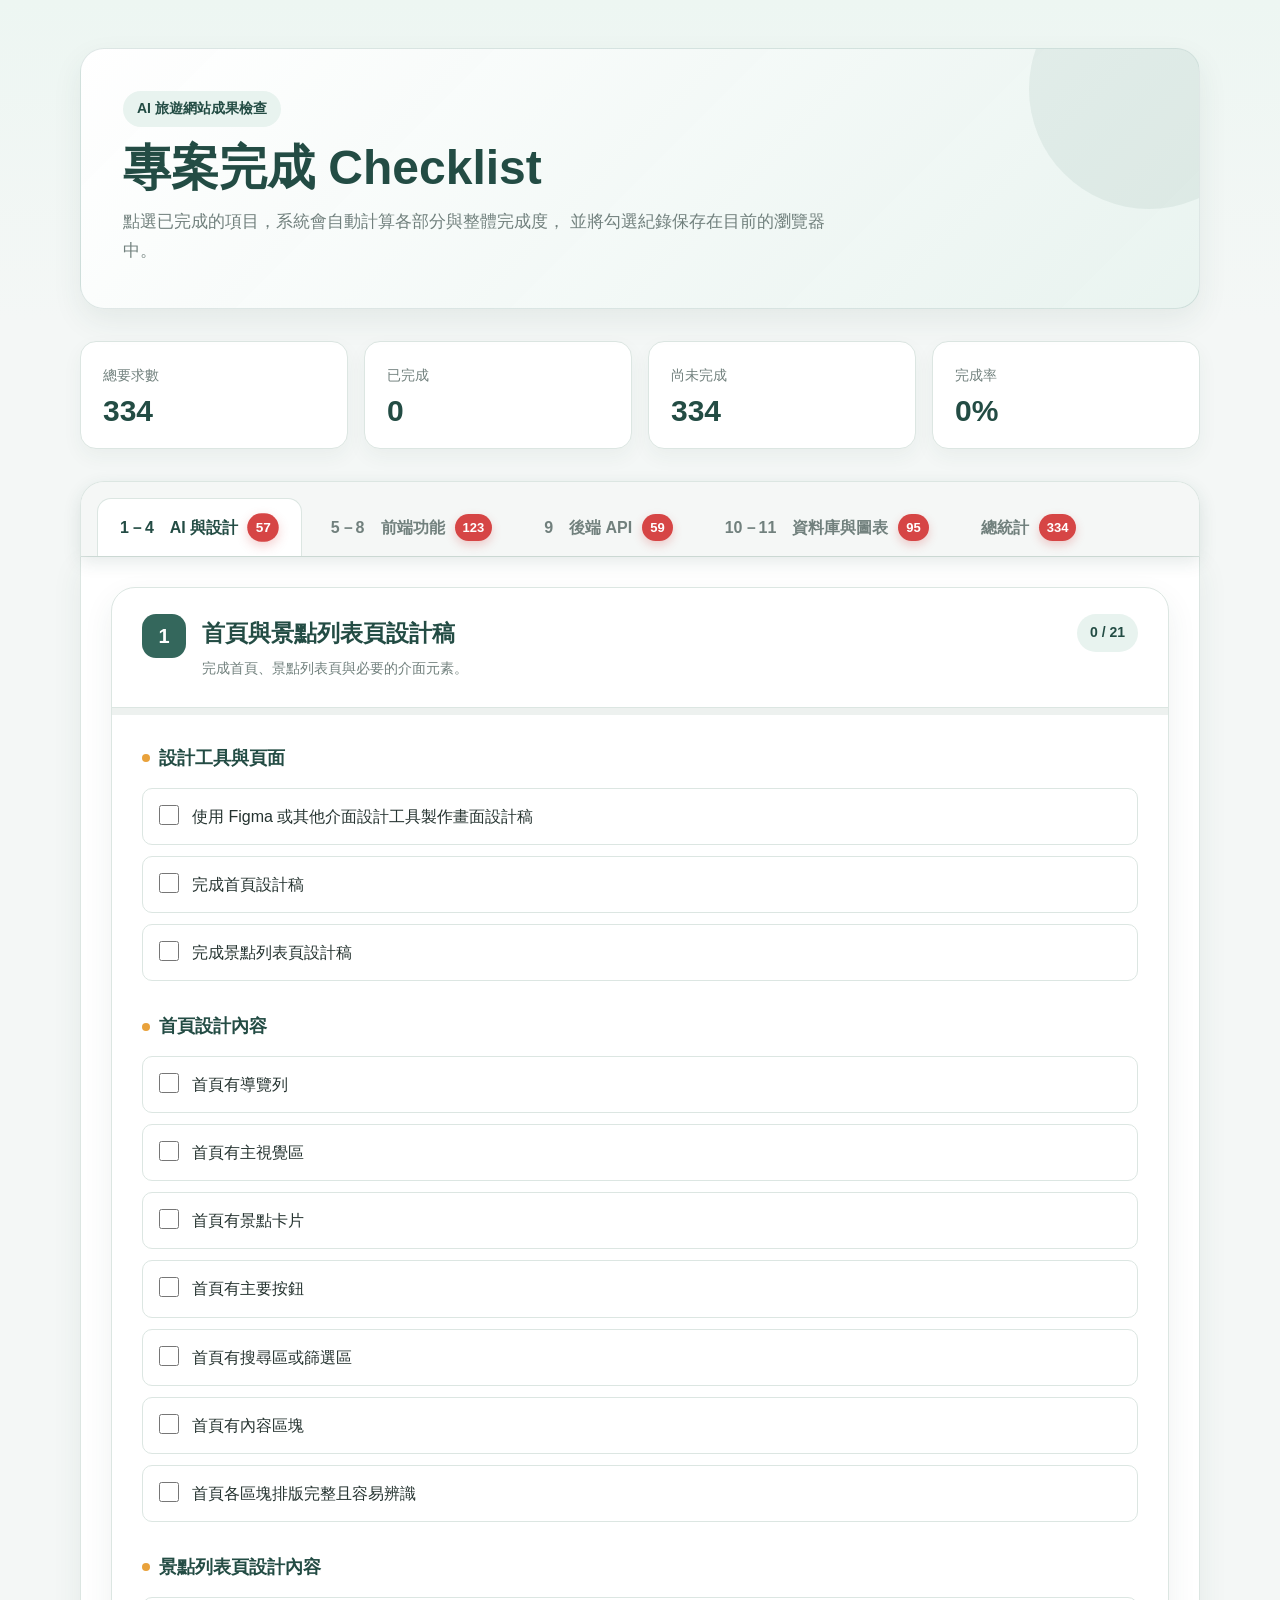
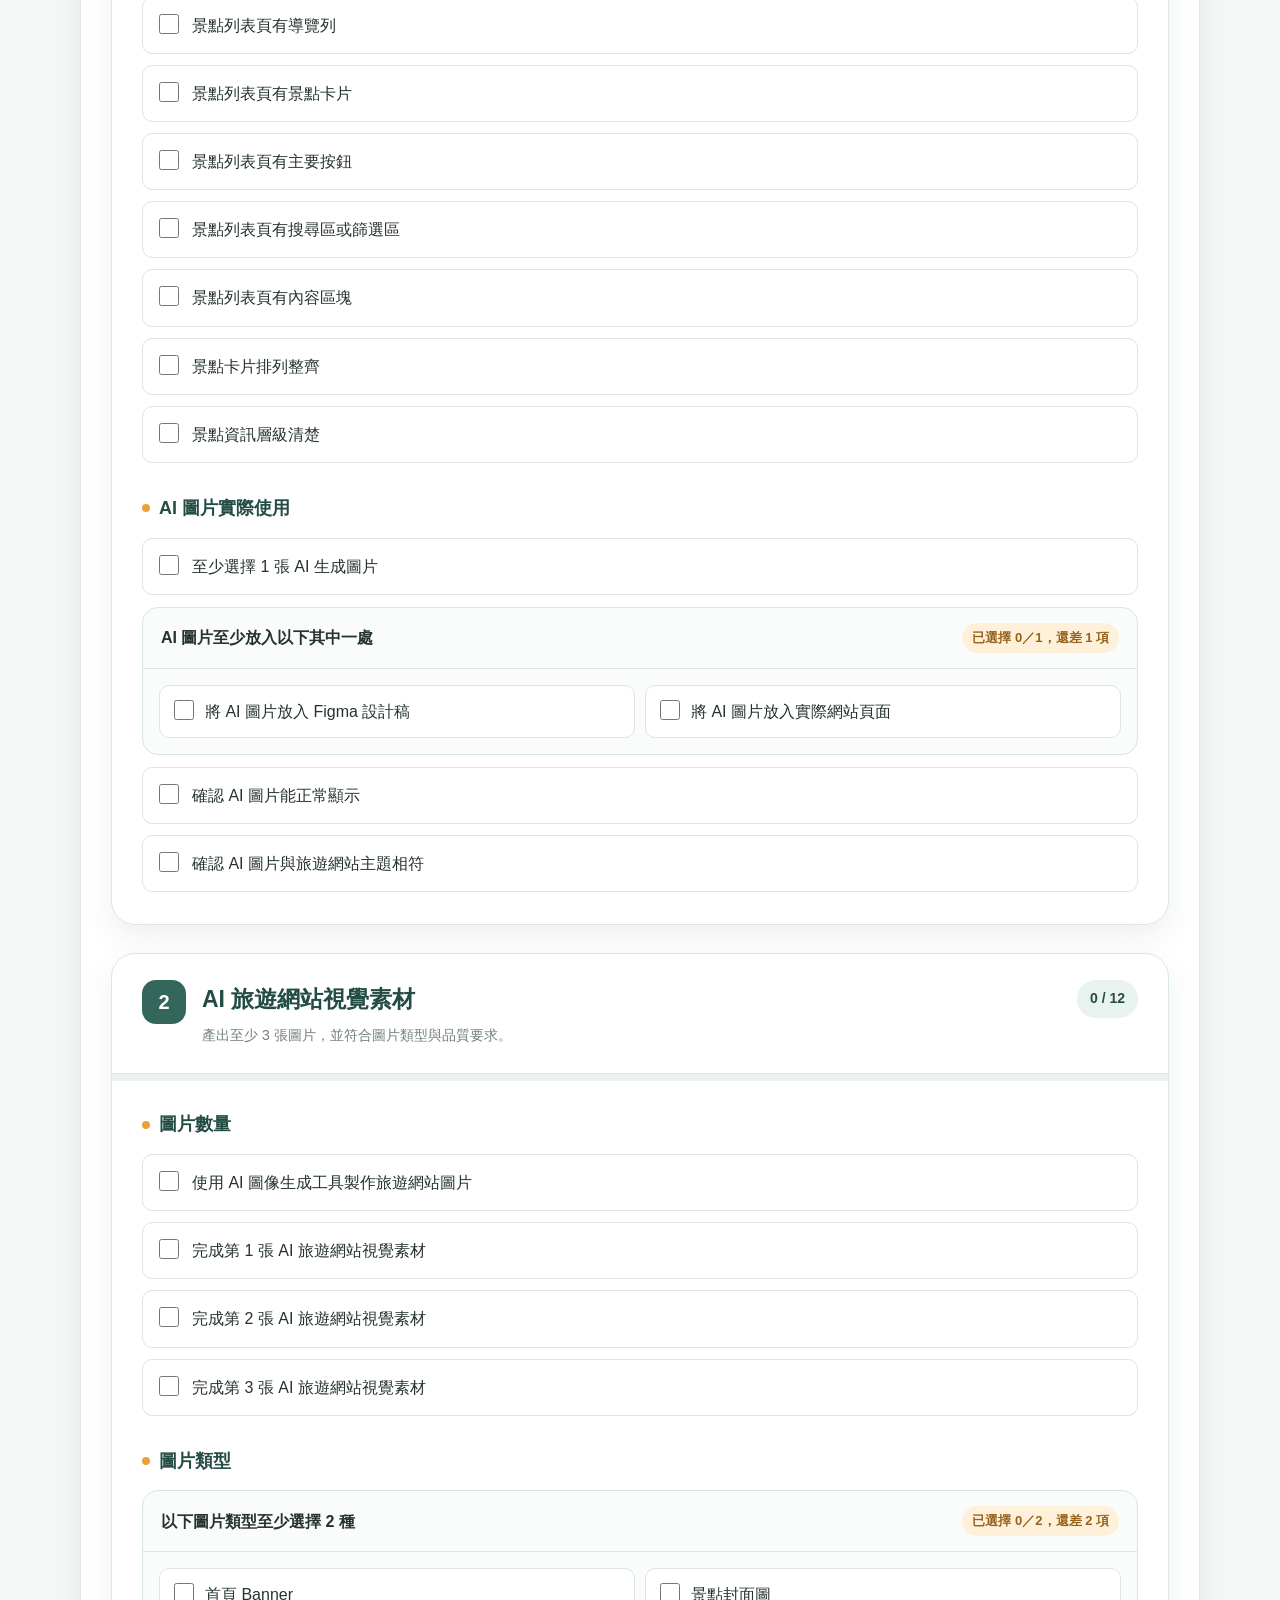
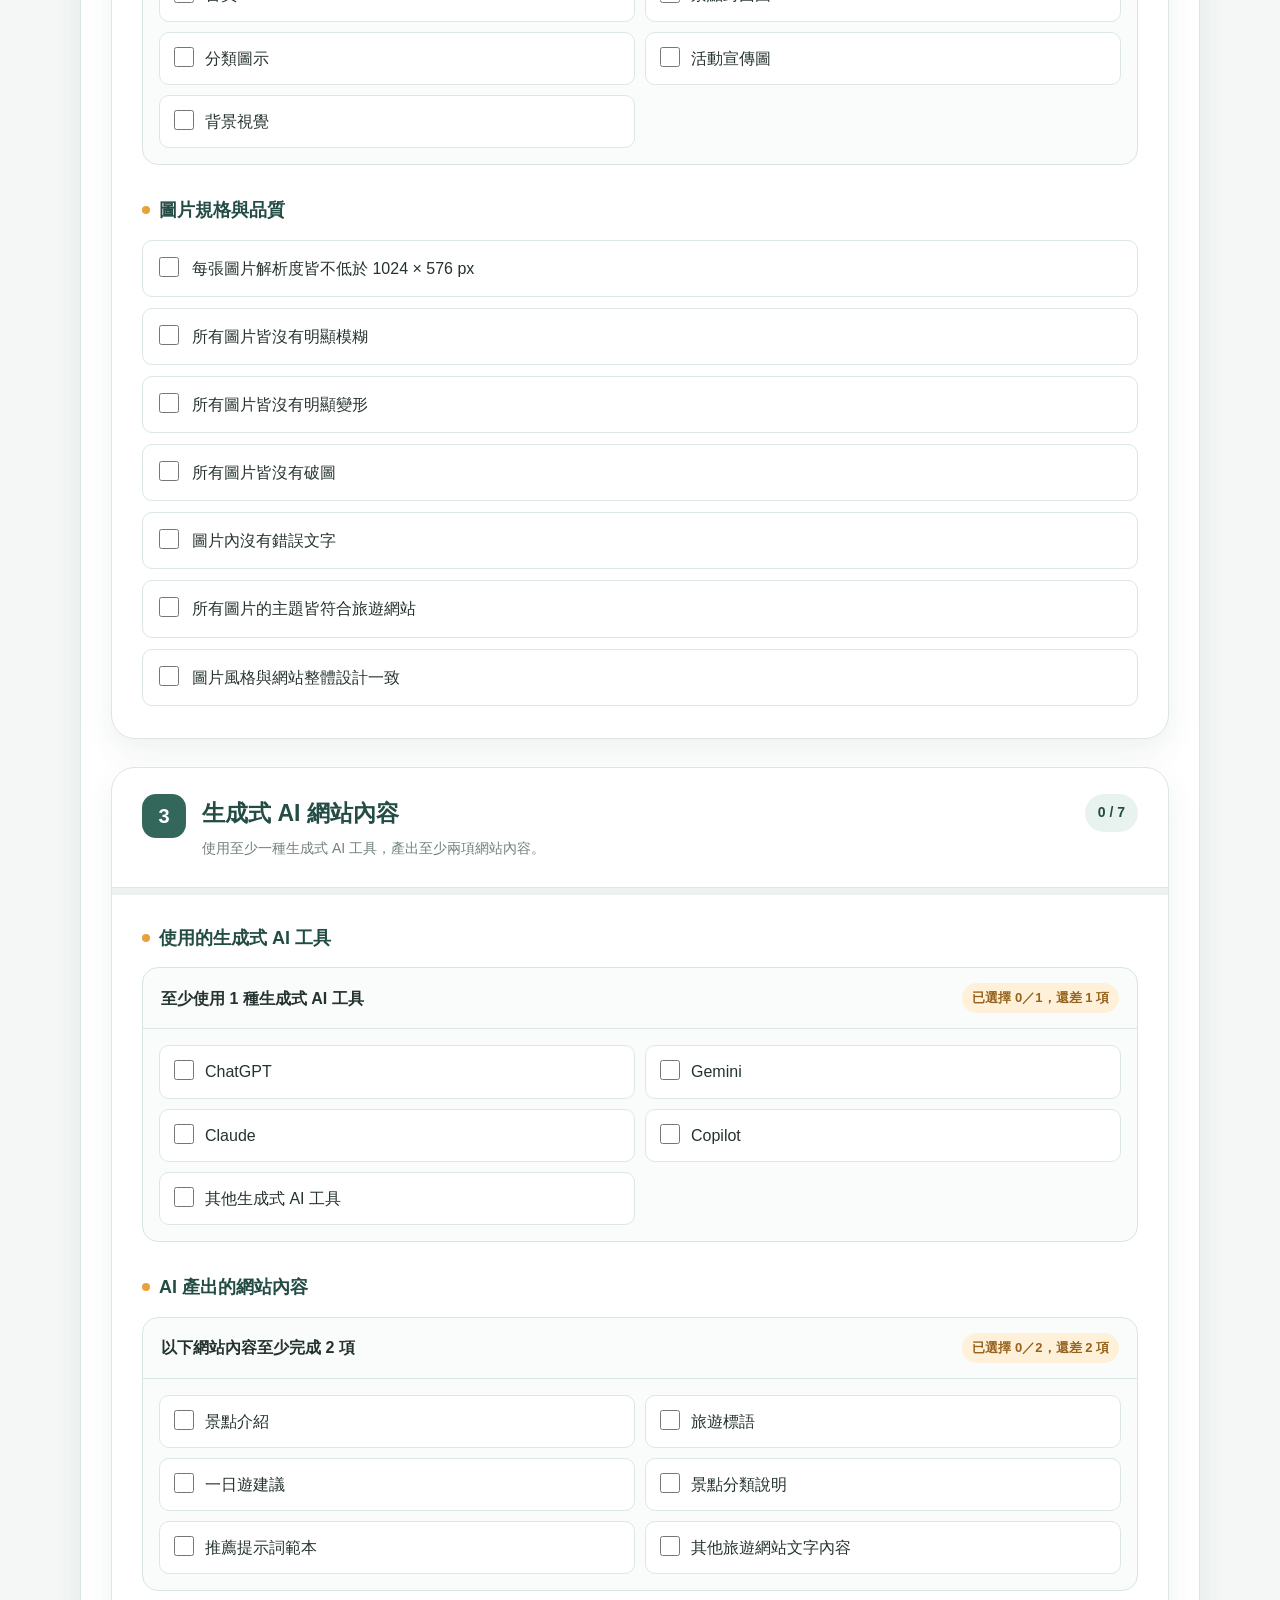
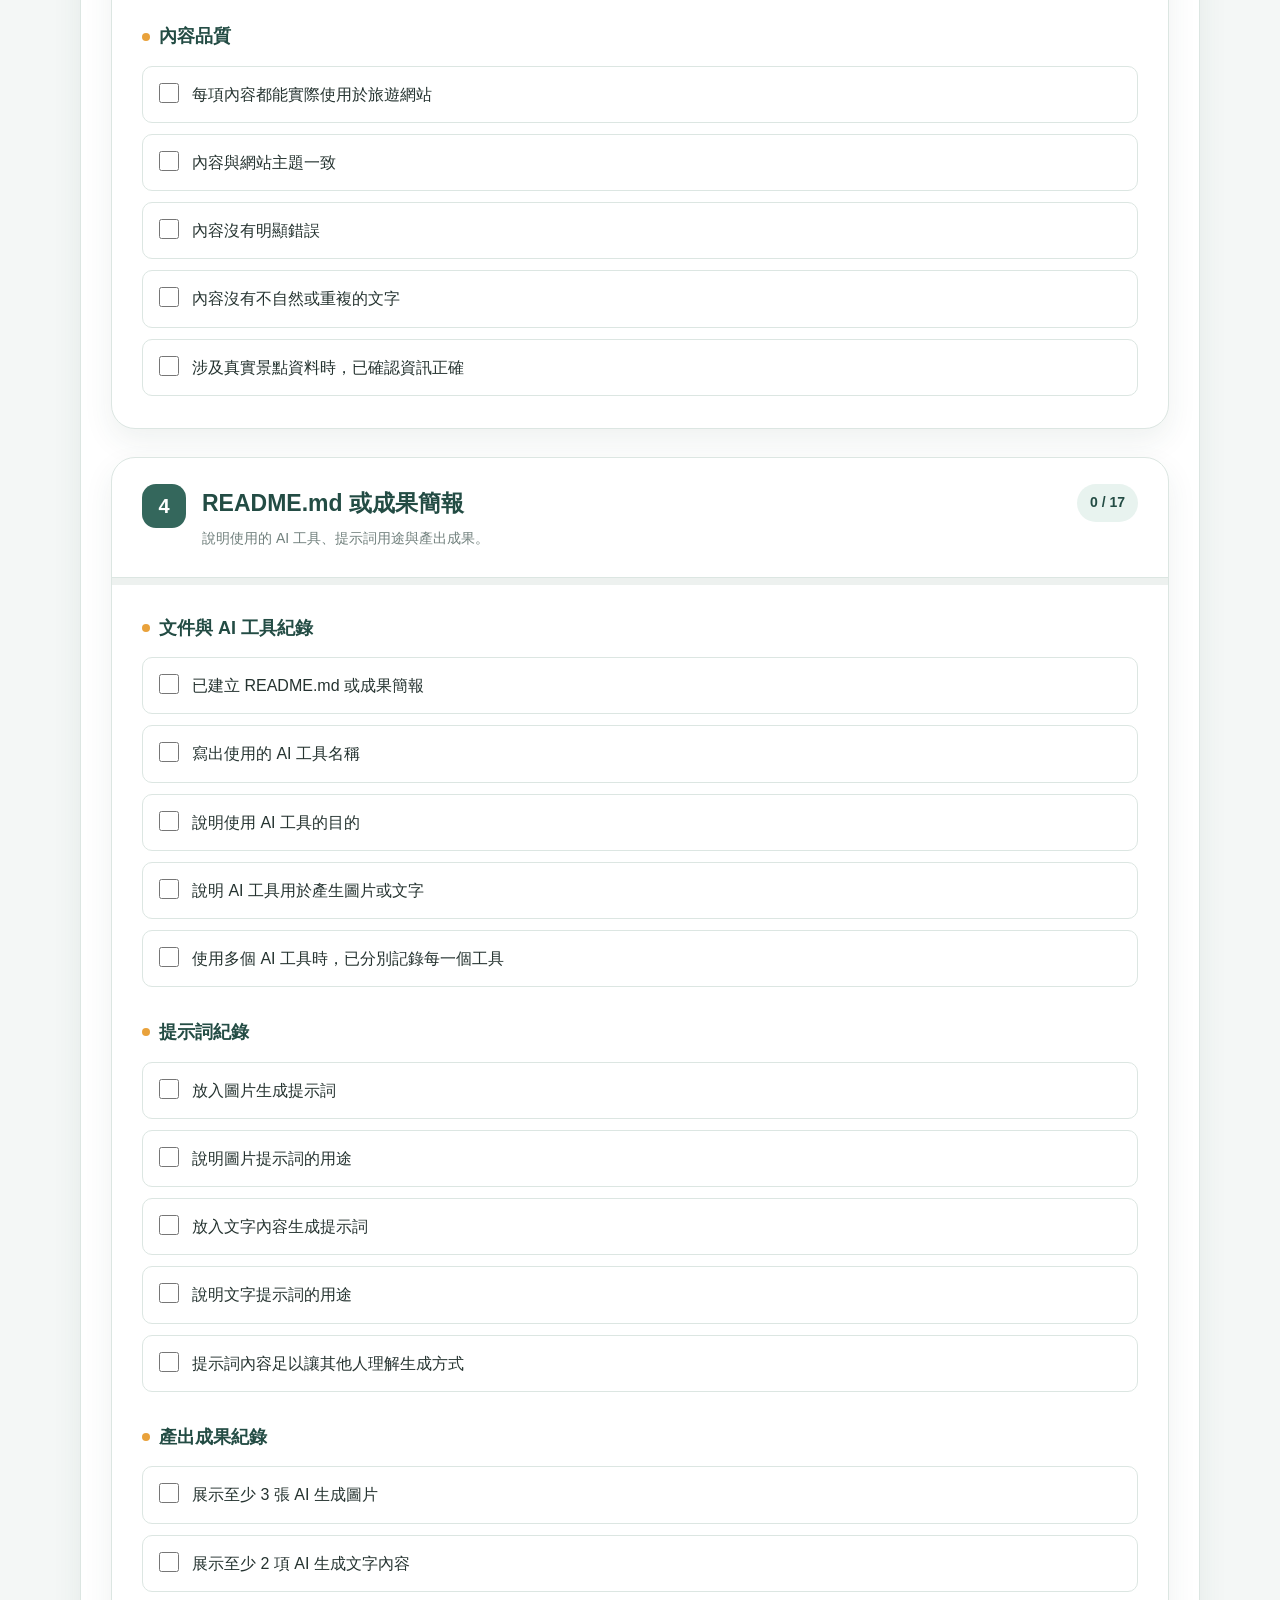
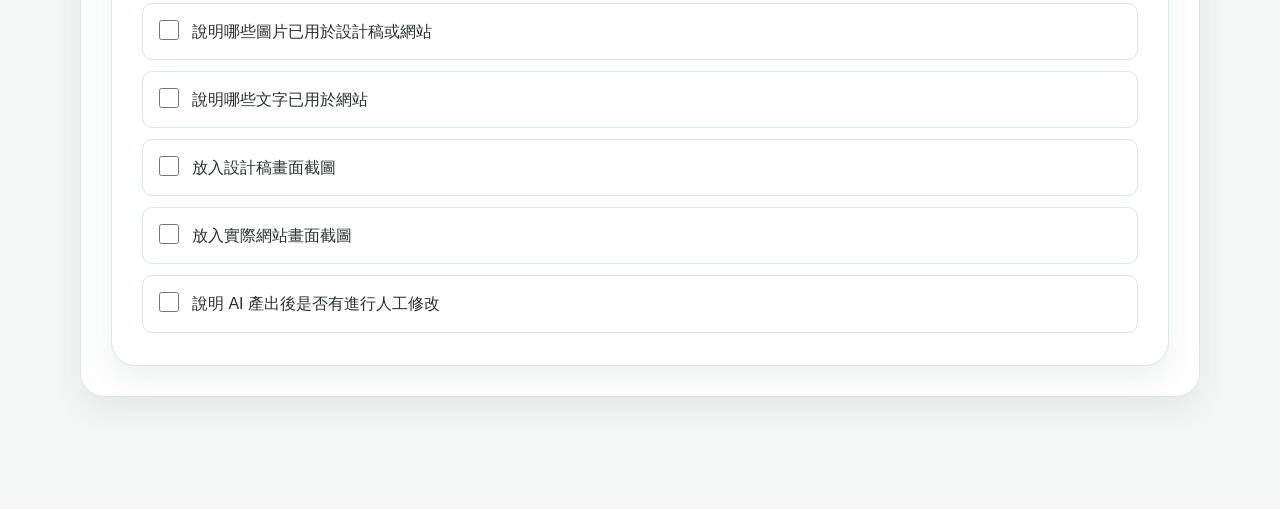
==== ICAP_checklist/index.html @ b45adbd6 "Rename ICAP_check.html to index.html" ====
<!DOCTYPE html>
<html lang="zh-TW">

<head>
    <meta charset="UTF-8">

    <meta name="viewport" content="width=device-width, initial-scale=1.0">

    <title>ICAP | AI 旅遊網站成果 Checklist</title>

    <style>
        /* =========================
           1. 全域設定
        ========================= */

        * {
            box-sizing: border-box;
        }

        :root {
            --primary-color: #34675c;
            --primary-dark: #234c44;
            --primary-light: #e8f3ef;

            --secondary-color: #e9a23b;
            --success-color: #2f855a;
            --danger-color: #c05656;

            --background-color: #f4f7f6;
            --card-color: #ffffff;

            --text-color: #253330;
            --muted-color: #71807d;
            --border-color: #dce6e2;

            --shadow:
                0 12px 30px rgba(35, 76, 68, 0.08);

            --radius-large: 24px;
            --radius-medium: 16px;
            --radius-small: 10px;
        }

        body {
            margin: 0;
            background:
                linear-gradient(180deg,
                    #edf6f2 0%,
                    var(--background-color) 320px);

            color: var(--text-color);

            font-family:
                -apple-system,
                BlinkMacSystemFont,
                "Segoe UI",
                "Noto Sans TC",
                "Microsoft JhengHei",
                sans-serif;

            line-height: 1.7;
        }

        button,
        input {
            font: inherit;
        }


        /* =========================
           2. 頁面主要框架
        ========================= */

        .page-container {
            width: min(1120px, calc(100% - 32px));
            margin: 0 auto;
            padding: 48px 0 80px;
        }


        /* =========================
           3. 頁首
        ========================= */

        .page-header {
            position: relative;
            overflow: hidden;

            margin-bottom: 32px;
            padding: 42px;

            border: 1px solid rgba(52, 103, 92, 0.15);
            border-radius: var(--radius-large);

            background:
                linear-gradient(135deg,
                    rgba(255, 255, 255, 0.98),
                    rgba(232, 243, 239, 0.96));

            box-shadow: var(--shadow);
        }

        .page-header::after {
            content: "";

            position: absolute;
            right: -70px;
            top: -80px;

            width: 240px;
            height: 240px;

            border-radius: 50%;
            background:
                rgba(52, 103, 92, 0.08);
        }

        .page-header-content {
            position: relative;
            z-index: 1;
        }

        .page-tag {
            display: inline-flex;
            align-items: center;

            margin-bottom: 12px;
            padding: 6px 14px;

            border-radius: 999px;
            background: var(--primary-light);

            color: var(--primary-dark);
            font-size: 14px;
            font-weight: 700;
        }

        .page-title {
            margin: 0 0 12px;

            color: var(--primary-dark);

            font-size: clamp(30px, 5vw, 48px);
            line-height: 1.2;
        }

        .page-description {
            max-width: 720px;
            margin: 0;

            color: var(--muted-color);
            font-size: 17px;
        }


        /* =========================
           4. 上方快速統計
        ========================= */

        .quick-summary {
            display: grid;
            grid-template-columns:
                repeat(4, minmax(0, 1fr));

            gap: 16px;
            margin-bottom: 32px;
        }

        .quick-summary-card {
            padding: 22px;

            border: 1px solid var(--border-color);
            border-radius: var(--radius-medium);
            background: var(--card-color);

            box-shadow:
                0 8px 20px rgba(35, 76, 68, 0.05);
        }

        .quick-summary-label {
            margin-bottom: 8px;

            color: var(--muted-color);
            font-size: 14px;
        }

        .quick-summary-value {
            color: var(--primary-dark);
            font-size: 30px;
            font-weight: 800;
            line-height: 1;
        }


        /* =========================
           5. Checklist 區塊
        ========================= */

        .checklist-section {
            margin-bottom: 28px;

            border: 1px solid var(--border-color);
            border-radius: var(--radius-large);
            background: var(--card-color);

            box-shadow: var(--shadow);
        }

        .section-header {
            display: flex;
            justify-content: space-between;
            align-items: flex-start;
            gap: 20px;

            padding: 26px 30px;

            border-bottom: 1px solid var(--border-color);
        }

        .section-title-area {
            display: flex;
            align-items: flex-start;
            gap: 16px;
        }

        .section-number {
            display: flex;
            flex-shrink: 0;
            justify-content: center;
            align-items: center;

            width: 44px;
            height: 44px;

            border-radius: 14px;
            background: var(--primary-color);

            color: white;
            font-size: 20px;
            font-weight: 800;
        }

        .section-title {
            margin: 0 0 4px;

            color: var(--primary-dark);
            font-size: 23px;
        }

        .section-description {
            margin: 0;

            color: var(--muted-color);
            font-size: 14px;
        }

        .section-result {
            flex-shrink: 0;

            padding: 7px 13px;

            border-radius: 999px;
            background: var(--primary-light);

            color: var(--primary-dark);
            font-size: 14px;
            font-weight: 800;
        }

        .section-progress-track {
            width: 100%;
            height: 7px;

            background: #edf1ef;
        }

        .section-progress-bar {
            width: 0;
            height: 100%;

            background:
                linear-gradient(90deg,
                    var(--primary-color),
                    #6a9c89);

            transition: width 0.3s ease;
        }

        .section-content {
            padding: 28px 30px 32px;
        }

        .subsection {
            margin-bottom: 30px;
        }

        .subsection:last-child {
            margin-bottom: 0;
        }

        .subsection-title {
            display: flex;
            align-items: center;
            gap: 9px;

            margin: 0 0 14px;

            color: var(--primary-dark);
            font-size: 18px;
        }

        .subsection-title::before {
            content: "";

            display: block;

            width: 8px;
            height: 8px;

            border-radius: 50%;
            background: var(--secondary-color);
        }


        /* =========================
           6. 一般勾選項目
        ========================= */

        .task-list {
            display: grid;
            gap: 11px;
        }

        .task {
            display: flex;
            align-items: flex-start;
            gap: 13px;

            padding: 14px 16px;

            border: 1px solid var(--border-color);
            border-radius: var(--radius-small);
            background: #ffffff;

            cursor: pointer;

            transition:
                border-color 0.2s ease,
                background 0.2s ease,
                transform 0.2s ease;
        }

        .task:hover {
            transform: translateY(-1px);

            border-color: #9ebdb3;
            background: #f9fcfb;
        }

        .task.done {
            border-color: #b8d7ca;
            background: #eef8f3;
        }

        .task-checkbox,
        .group-option-checkbox {
            flex-shrink: 0;

            width: 20px;
            height: 20px;
            margin: 2px 0 0;

            accent-color: var(--primary-color);
            cursor: pointer;
        }

        .task-text {
            color: var(--text-color);

            transition:
                color 0.2s ease,
                opacity 0.2s ease;
        }

        .task.done .task-text {
            color: var(--muted-color);
            text-decoration: line-through;
            opacity: 0.8;
        }


        /* =========================
           7. 最低選擇數量群組
        ========================= */

        .requirement-group {
            overflow: hidden;

            border: 1px solid #d9e5e1;
            border-radius: var(--radius-medium);
            background: #fafcfb;

            transition:
                border-color 0.2s ease,
                background 0.2s ease;
        }

        .requirement-group.completed {
            border-color: #9bc9b4;
            background: #eff8f4;
        }

        .requirement-group-header {
            display: flex;
            justify-content: space-between;
            align-items: center;
            gap: 14px;

            padding: 15px 18px;

            border-bottom: 1px solid var(--border-color);
        }

        .requirement-group-title {
            font-weight: 800;
        }

        .requirement-status {
            flex-shrink: 0;

            padding: 4px 10px;

            border-radius: 999px;
            background: #fff1d9;

            color: #96621c;
            font-size: 13px;
            font-weight: 800;
        }

        .requirement-group.completed .requirement-status {
            background: #d9f1e5;
            color: var(--success-color);
        }

        .requirement-options {
            display: grid;
            grid-template-columns:
                repeat(2, minmax(0, 1fr));

            gap: 10px;
            padding: 16px;
        }

        .group-option {
            display: flex;
            align-items: flex-start;
            gap: 11px;

            padding: 12px 14px;

            border: 1px solid var(--border-color);
            border-radius: var(--radius-small);
            background: white;

            cursor: pointer;
        }

        .group-option.selected {
            border-color: #a8cdbd;
            background: #eaf6f0;
        }


        /* =========================
           8. 最下方總統計
        ========================= */

        .total-statistics {
            margin-top: 42px;
            padding: 34px;

            border-radius: var(--radius-large);
            background:
                linear-gradient(135deg,
                    var(--primary-dark),
                    var(--primary-color));

            color: white;

            box-shadow:
                0 18px 40px rgba(35, 76, 68, 0.2);
        }

        .statistics-header {
            display: flex;
            justify-content: space-between;
            align-items: center;
            gap: 20px;

            margin-bottom: 25px;
        }

        .statistics-title {
            margin: 0 0 4px;

            font-size: 28px;
        }

        .statistics-description {
            margin: 0;

            color: rgba(255, 255, 255, 0.75);
        }

        .reset-button {
            flex-shrink: 0;

            padding: 10px 16px;

            border: 1px solid rgba(255, 255, 255, 0.5);
            border-radius: 999px;
            background: transparent;

            color: white;
            font-weight: 700;

            cursor: pointer;
        }

        .reset-button:hover {
            background: rgba(255, 255, 255, 0.12);
        }

        .statistics-grid {
            display: grid;
            grid-template-columns:
                repeat(4, minmax(0, 1fr));

            gap: 14px;
            margin-bottom: 26px;
        }

        .statistics-card {
            padding: 20px;

            border: 1px solid rgba(255, 255, 255, 0.18);
            border-radius: var(--radius-medium);
            background: rgba(255, 255, 255, 0.1);
        }

        .statistics-card-label {
            margin-bottom: 7px;

            color: rgba(255, 255, 255, 0.72);
            font-size: 14px;
        }

        .statistics-card-value {
            font-size: 31px;
            font-weight: 900;
            line-height: 1;
        }

        .total-progress-area {
            margin-bottom: 26px;
        }

        .total-progress-header {
            display: flex;
            justify-content: space-between;
            gap: 16px;

            margin-bottom: 10px;
            font-weight: 700;
        }

        .total-progress-track {
            overflow: hidden;

            width: 100%;
            height: 14px;

            border-radius: 999px;
            background: rgba(255, 255, 255, 0.18);
        }

        .total-progress-bar {
            width: 0;
            height: 100%;

            border-radius: inherit;
            background:
                linear-gradient(90deg,
                    #ffd486,
                    #ffffff);

            transition: width 0.35s ease;
        }

        .section-statistics-list {
            display: grid;
            grid-template-columns:
                repeat(2, minmax(0, 1fr));

            gap: 12px;
        }

        .section-statistics-item {
            display: flex;
            justify-content: space-between;
            align-items: center;
            gap: 14px;

            padding: 14px 16px;

            border-radius: 12px;
            background: rgba(255, 255, 255, 0.1);
        }

        .section-statistics-name {
            color: rgba(255, 255, 255, 0.85);
        }

        .section-statistics-value {
            font-weight: 800;
        }

        /* =========================
   頁籤導覽
========================= */

        .checklist-tabs {
            display: flex;
            align-items: flex-end;
            gap: 6px;

            overflow-x: auto;

            margin-bottom: 0;
            padding: 16px 16px 0;

            border: 1px solid var(--border-color);
            border-bottom: none;
            border-radius: var(--radius-large) var(--radius-large) 0 0;

            background: #f5f7f6;

            scrollbar-width: thin;
            position: sticky;
            top: 0;
            z-index: 1000;
            box-shadow: 0 6px 18px rgba(35, 76, 68, 0.12);
        }

        .checklist-tab-button {
            flex-shrink: 0;

            padding: 15px 22px;

            border: 1px solid transparent;
            border-bottom: none;
            border-radius: 14px 14px 0 0;

            background: transparent;

            color: var(--muted-color);
            font-size: 16px;
            font-weight: 800;

            cursor: pointer;

            transition:
                color 0.2s ease,
                background 0.2s ease,
                border-color 0.2s ease;
            display: flex;
            align-items: center;
            gap: 10px;
        }

        .checklist-tab-button:hover {
            color: var(--primary-color);
            background: rgba(255, 255, 255, 0.7);
        }

        .checklist-tab-button.active {
            position: relative;
            z-index: 2;

            border-color: var(--border-color);
            background: #ffffff;

            color: var(--primary-dark);
        }

        .checklist-tab-button.active::after {
            content: "";

            position: absolute;
            right: 0;
            bottom: -2px;
            left: 0;

            height: 3px;

            background: #ffffff;
        }

        /* =========================
   頁籤未完成數量徽章
========================= */

        .tab-remaining-badge {
            display: inline-flex;
            justify-content: center;
            align-items: center;
            flex-shrink: 0;

            min-width: 27px;
            height: 27px;
            padding: 0 8px;

            border-radius: 999px;

            background: #d64545;
            color: #ffffff;

            font-size: 13px;
            font-weight: 900;
            line-height: 1;

            box-shadow:
                0 4px 10px rgba(214, 69, 69, 0.25);

            transition:
                background 0.2s ease,
                color 0.2s ease,
                transform 0.2s ease;
        }


        /* 頁籤全部完成時 */

        .tab-remaining-badge.completed {
            min-width: auto;
            padding: 0 10px;

            background: #2f855a;

            box-shadow:
                0 4px 10px rgba(47, 133, 90, 0.22);
        }


        /* 目前選中的頁籤，徽章稍微放大 */

        .checklist-tab-button.active .tab-remaining-badge {
            transform: scale(1.05);
        }


        /* 頁籤內容外框 */

        .checklist-tab-container {
            margin-bottom: 32px;

            border: 1px solid var(--border-color);
            border-radius: 0 0 var(--radius-large) var(--radius-large);

            background: #ffffff;

            box-shadow: var(--shadow);
        }


        /* 預設隱藏所有頁籤內容 */

        .checklist-tab-panel {
            display: none;
            padding: 30px;
        }


        /* 只有被選到的頁籤才顯示 */

        .checklist-tab-panel.active {
            display: block;

            animation: tabFadeIn 0.25s ease;
        }

        @keyframes tabFadeIn {
            from {
                opacity: 0;
                transform: translateY(6px);
            }

            to {
                opacity: 1;
                transform: translateY(0);
            }
        }


        /*
 * Checklist 原本就有自己的白色卡片與陰影，
 * 放進頁籤外框後，將外層陰影稍微簡化。
 */

        .checklist-tab-panel .checklist-section:first-child {
            margin-top: 0;
        }

        .checklist-tab-panel .checklist-section:last-child {
            margin-bottom: 0;
        }


        /* 總統計放進頁籤後，不需要額外上方間距 */

        .checklist-tab-panel .total-statistics {
            margin-top: 0;
        }


        /* 手機版頁籤 */

        @media (max-width: 700px) {
            .checklist-tabs {
                padding: 10px 10px 0;
            }

            .checklist-tab-button {
                padding: 12px 16px;
                font-size: 14px;
            }

            .checklist-tab-panel {
                padding: 16px;
            }

            .tab-remaining-badge {
                min-width: 24px;
                height: 24px;
                padding: 0 7px;

                font-size: 12px;
            }

            .tab-remaining-badge.completed {
                padding: 0 8px;
            }
        }

        /* =========================
           9. 響應式
        ========================= */

        @media (max-width: 800px) {

            .quick-summary,
            .statistics-grid {
                grid-template-columns:
                    repeat(2, minmax(0, 1fr));
            }

            .requirement-options,
            .section-statistics-list {
                grid-template-columns: 1fr;
            }

            .section-header,
            .statistics-header {
                flex-direction: column;
            }

            .section-result,
            .reset-button {
                align-self: flex-start;
            }
        }

        @media (max-width: 520px) {
            .page-container {
                width: min(100% - 20px, 1120px);
                padding-top: 20px;
            }

            .page-header {
                padding: 28px 22px;
            }

            .quick-summary {
                grid-template-columns: 1fr 1fr;
                gap: 10px;
            }

            .quick-summary-card {
                padding: 17px;
            }

            .section-header,
            .section-content {
                padding-left: 20px;
                padding-right: 20px;
            }

            .section-title-area {
                flex-direction: column;
            }

            .statistics-grid {
                grid-template-columns: 1fr 1fr;
            }

            .total-statistics {
                padding: 26px 20px;
            }
        }
    </style>
</head>

<body>

    <main class="page-container">

        <!-- =========================
             頁面標題
        ========================== -->

        <header class="page-header">
            <div class="page-header-content">

                <div class="page-tag">
                    AI 旅遊網站成果檢查
                </div>

                <h1 class="page-title">
                    專案完成 Checklist
                </h1>

                <p class="page-description">
                    點選已完成的項目，系統會自動計算各部分與整體完成度，
                    並將勾選紀錄保存在目前的瀏覽器中。
                </p>

            </div>
        </header>


        <!-- =========================
             上方即時統計
        ========================== -->

        <section class="quick-summary">

            <div class="quick-summary-card">
                <div class="quick-summary-label">
                    總要求數
                </div>

                <div class="quick-summary-value" id="topTotalCount">
                    0
                </div>
            </div>

            <div class="quick-summary-card">
                <div class="quick-summary-label">
                    已完成
                </div>

                <div class="quick-summary-value" id="topCompletedCount">
                    0
                </div>
            </div>

            <div class="quick-summary-card">
                <div class="quick-summary-label">
                    尚未完成
                </div>

                <div class="quick-summary-value" id="topRemainingCount">
                    0
                </div>
            </div>

            <div class="quick-summary-card">
                <div class="quick-summary-label">
                    完成率
                </div>

                <div class="quick-summary-value" id="topCompletionRate">
                    0%
                </div>
            </div>

        </section>

        <!-- =========================
     Checklist 頁籤按鈕
========================== -->

        <nav class="checklist-tabs" role="tablist" aria-label="Checklist 分類">
            <button type="button" class="checklist-tab-button active" data-tab-target="tab-ai-design" role="tab"
                aria-selected="true">
                <span>1－4　AI 與設計</span>

                <span class="tab-remaining-badge" data-tab-remaining="tab-ai-design">
                    0
                </span>
            </button>


            <button type="button" class="checklist-tab-button" data-tab-target="tab-frontend" role="tab"
                aria-selected="false">
                <span>5－8　前端功能</span>

                <span class="tab-remaining-badge" data-tab-remaining="tab-frontend">
                    0
                </span>
            </button>


            <button type="button" class="checklist-tab-button" data-tab-target="tab-backend" role="tab"
                aria-selected="false">
                <span>9　後端 API</span>

                <span class="tab-remaining-badge" data-tab-remaining="tab-backend">
                    0
                </span>
            </button>


            <button type="button" class="checklist-tab-button" data-tab-target="tab-database" role="tab"
                aria-selected="false">
                <span>10－11　資料庫與圖表</span>

                <span class="tab-remaining-badge" data-tab-remaining="tab-database">
                    0
                </span>
            </button>


            <button type="button" class="checklist-tab-button" data-tab-target="tab-statistics" role="tab"
                aria-selected="false">
                <span>總統計</span>

                <span class="tab-remaining-badge" data-tab-remaining="all">
                    0
                </span>
            </button>
        </nav>


        <!-- 所有頁籤內容的共同外框 -->

        <div class="checklist-tab-container">

            <!-- =========================
             一、首頁與景點列表頁
        ========================== -->
            <!-- 第一到第四部分 -->

            <div class="checklist-tab-panel active" id="tab-ai-design" role="tabpanel">
                <section class="checklist-section" data-section-name="一、首頁與景點列表頁設計稿">

                    <div class="section-header">

                        <div class="section-title-area">

                            <div class="section-number">
                                1
                            </div>

                            <div>
                                <h2 class="section-title">
                                    首頁與景點列表頁設計稿
                                </h2>

                                <p class="section-description">
                                    完成首頁、景點列表頁與必要的介面元素。
                                </p>
                            </div>

                        </div>

                        <div class="section-result">
                            <span class="section-completed-count">0</span>
                            /
                            <span class="section-total-count">0</span>
                        </div>

                    </div>

                    <div class="section-progress-track">
                        <div class="section-progress-bar"></div>
                    </div>

                    <div class="section-content">

                        <div class="subsection">

                            <h3 class="subsection-title">
                                設計工具與頁面
                            </h3>

                            <div class="task-list">

                                <label class="task">
                                    <input type="checkbox" class="task-checkbox" data-save-id="design-tool">

                                    <span class="task-text">
                                        使用 Figma 或其他介面設計工具製作畫面設計稿
                                    </span>
                                </label>

                                <label class="task">
                                    <input type="checkbox" class="task-checkbox" data-save-id="homepage-design">

                                    <span class="task-text">
                                        完成首頁設計稿
                                    </span>
                                </label>

                                <label class="task">
                                    <input type="checkbox" class="task-checkbox" data-save-id="attraction-list-design">

                                    <span class="task-text">
                                        完成景點列表頁設計稿
                                    </span>
                                </label>

                            </div>
                        </div>


                        <div class="subsection">

                            <h3 class="subsection-title">
                                首頁設計內容
                            </h3>

                            <div class="task-list">

                                <label class="task">
                                    <input type="checkbox" class="task-checkbox" data-save-id="homepage-navbar">

                                    <span class="task-text">
                                        首頁有導覽列
                                    </span>
                                </label>

                                <label class="task">
                                    <input type="checkbox" class="task-checkbox" data-save-id="homepage-hero">

                                    <span class="task-text">
                                        首頁有主視覺區
                                    </span>
                                </label>

                                <label class="task">
                                    <input type="checkbox" class="task-checkbox" data-save-id="homepage-cards">

                                    <span class="task-text">
                                        首頁有景點卡片
                                    </span>
                                </label>

                                <label class="task">
                                    <input type="checkbox" class="task-checkbox" data-save-id="homepage-main-button">

                                    <span class="task-text">
                                        首頁有主要按鈕
                                    </span>
                                </label>

                                <label class="task">
                                    <input type="checkbox" class="task-checkbox" data-save-id="homepage-search-filter">

                                    <span class="task-text">
                                        首頁有搜尋區或篩選區
                                    </span>
                                </label>

                                <label class="task">
                                    <input type="checkbox" class="task-checkbox" data-save-id="homepage-content">

                                    <span class="task-text">
                                        首頁有內容區塊
                                    </span>
                                </label>

                                <label class="task">
                                    <input type="checkbox" class="task-checkbox" data-save-id="homepage-layout">

                                    <span class="task-text">
                                        首頁各區塊排版完整且容易辨識
                                    </span>
                                </label>

                            </div>
                        </div>


                        <div class="subsection">

                            <h3 class="subsection-title">
                                景點列表頁設計內容
                            </h3>

                            <div class="task-list">

                                <label class="task">
                                    <input type="checkbox" class="task-checkbox" data-save-id="list-navbar">

                                    <span class="task-text">
                                        景點列表頁有導覽列
                                    </span>
                                </label>

                                <label class="task">
                                    <input type="checkbox" class="task-checkbox" data-save-id="list-cards">

                                    <span class="task-text">
                                        景點列表頁有景點卡片
                                    </span>
                                </label>

                                <label class="task">
                                    <input type="checkbox" class="task-checkbox" data-save-id="list-main-button">

                                    <span class="task-text">
                                        景點列表頁有主要按鈕
                                    </span>
                                </label>

                                <label class="task">
                                    <input type="checkbox" class="task-checkbox" data-save-id="list-search-filter">

                                    <span class="task-text">
                                        景點列表頁有搜尋區或篩選區
                                    </span>
                                </label>

                                <label class="task">
                                    <input type="checkbox" class="task-checkbox" data-save-id="list-content">

                                    <span class="task-text">
                                        景點列表頁有內容區塊
                                    </span>
                                </label>

                                <label class="task">
                                    <input type="checkbox" class="task-checkbox" data-save-id="list-card-layout">

                                    <span class="task-text">
                                        景點卡片排列整齊
                                    </span>
                                </label>

                                <label class="task">
                                    <input type="checkbox" class="task-checkbox" data-save-id="list-information-level">

                                    <span class="task-text">
                                        景點資訊層級清楚
                                    </span>
                                </label>

                            </div>
                        </div>


                        <div class="subsection">

                            <h3 class="subsection-title">
                                AI 圖片實際使用
                            </h3>

                            <div class="task-list">

                                <label class="task">
                                    <input type="checkbox" class="task-checkbox" data-save-id="select-one-ai-image">

                                    <span class="task-text">
                                        至少選擇 1 張 AI 生成圖片
                                    </span>
                                </label>

                            </div>

                            <div class="requirement-group" data-group-id="ai-image-placement" data-minimum="1"
                                style="margin-top: 12px;">

                                <div class="requirement-group-header">

                                    <div class="requirement-group-title">
                                        AI 圖片至少放入以下其中一處
                                    </div>

                                    <div class="requirement-status">
                                        尚未達成
                                    </div>

                                </div>

                                <div class="requirement-options">

                                    <label class="group-option">
                                        <input type="checkbox" class="group-option-checkbox"
                                            data-save-id="image-in-figma">

                                        <span>
                                            將 AI 圖片放入 Figma 設計稿
                                        </span>
                                    </label>

                                    <label class="group-option">
                                        <input type="checkbox" class="group-option-checkbox"
                                            data-save-id="image-in-website">

                                        <span>
                                            將 AI 圖片放入實際網站頁面
                                        </span>
                                    </label>

                                </div>

                            </div>

                            <div class="task-list" style="margin-top: 12px;">

                                <label class="task">
                                    <input type="checkbox" class="task-checkbox" data-save-id="image-display-normal">

                                    <span class="task-text">
                                        確認 AI 圖片能正常顯示
                                    </span>
                                </label>

                                <label class="task">
                                    <input type="checkbox" class="task-checkbox" data-save-id="image-theme-match">

                                    <span class="task-text">
                                        確認 AI 圖片與旅遊網站主題相符
                                    </span>
                                </label>

                            </div>
                        </div>

                    </div>
                </section>


                <!-- =========================
             二、AI 視覺素材
        ========================== -->

                <section class="checklist-section" data-section-name="二、AI 旅遊網站視覺素材">

                    <div class="section-header">

                        <div class="section-title-area">

                            <div class="section-number">
                                2
                            </div>

                            <div>
                                <h2 class="section-title">
                                    AI 旅遊網站視覺素材
                                </h2>

                                <p class="section-description">
                                    產出至少 3 張圖片，並符合圖片類型與品質要求。
                                </p>
                            </div>

                        </div>

                        <div class="section-result">
                            <span class="section-completed-count">0</span>
                            /
                            <span class="section-total-count">0</span>
                        </div>

                    </div>

                    <div class="section-progress-track">
                        <div class="section-progress-bar"></div>
                    </div>

                    <div class="section-content">

                        <div class="subsection">

                            <h3 class="subsection-title">
                                圖片數量
                            </h3>

                            <div class="task-list">

                                <label class="task">
                                    <input type="checkbox" class="task-checkbox" data-save-id="use-ai-image-tool">

                                    <span class="task-text">
                                        使用 AI 圖像生成工具製作旅遊網站圖片
                                    </span>
                                </label>

                                <label class="task">
                                    <input type="checkbox" class="task-checkbox" data-save-id="ai-image-one">

                                    <span class="task-text">
                                        完成第 1 張 AI 旅遊網站視覺素材
                                    </span>
                                </label>

                                <label class="task">
                                    <input type="checkbox" class="task-checkbox" data-save-id="ai-image-two">

                                    <span class="task-text">
                                        完成第 2 張 AI 旅遊網站視覺素材
                                    </span>
                                </label>

                                <label class="task">
                                    <input type="checkbox" class="task-checkbox" data-save-id="ai-image-three">

                                    <span class="task-text">
                                        完成第 3 張 AI 旅遊網站視覺素材
                                    </span>
                                </label>

                            </div>
                        </div>


                        <div class="subsection">

                            <h3 class="subsection-title">
                                圖片類型
                            </h3>

                            <div class="requirement-group" data-group-id="image-types" data-minimum="2">

                                <div class="requirement-group-header">

                                    <div class="requirement-group-title">
                                        以下圖片類型至少選擇 2 種
                                    </div>

                                    <div class="requirement-status">
                                        已選擇 0／2 種
                                    </div>

                                </div>

                                <div class="requirement-options">

                                    <label class="group-option">
                                        <input type="checkbox" class="group-option-checkbox" data-save-id="type-banner">

                                        <span>
                                            首頁 Banner
                                        </span>
                                    </label>

                                    <label class="group-option">
                                        <input type="checkbox" class="group-option-checkbox" data-save-id="type-cover">

                                        <span>
                                            景點封面圖
                                        </span>
                                    </label>

                                    <label class="group-option">
                                        <input type="checkbox" class="group-option-checkbox"
                                            data-save-id="type-category-icon">

                                        <span>
                                            分類圖示
                                        </span>
                                    </label>

                                    <label class="group-option">
                                        <input type="checkbox" class="group-option-checkbox"
                                            data-save-id="type-event-poster">

                                        <span>
                                            活動宣傳圖
                                        </span>
                                    </label>

                                    <label class="group-option">
                                        <input type="checkbox" class="group-option-checkbox"
                                            data-save-id="type-background">

                                        <span>
                                            背景視覺
                                        </span>
                                    </label>

                                </div>

                            </div>
                        </div>


                        <div class="subsection">

                            <h3 class="subsection-title">
                                圖片規格與品質
                            </h3>

                            <div class="task-list">

                                <label class="task">
                                    <input type="checkbox" class="task-checkbox" data-save-id="image-resolution">

                                    <span class="task-text">
                                        每張圖片解析度皆不低於 1024 × 576 px
                                    </span>
                                </label>

                                <label class="task">
                                    <input type="checkbox" class="task-checkbox" data-save-id="image-no-blur">

                                    <span class="task-text">
                                        所有圖片皆沒有明顯模糊
                                    </span>
                                </label>

                                <label class="task">
                                    <input type="checkbox" class="task-checkbox" data-save-id="image-no-distortion">

                                    <span class="task-text">
                                        所有圖片皆沒有明顯變形
                                    </span>
                                </label>

                                <label class="task">
                                    <input type="checkbox" class="task-checkbox" data-save-id="image-no-broken">

                                    <span class="task-text">
                                        所有圖片皆沒有破圖
                                    </span>
                                </label>

                                <label class="task">
                                    <input type="checkbox" class="task-checkbox" data-save-id="image-no-wrong-text">

                                    <span class="task-text">
                                        圖片內沒有錯誤文字
                                    </span>
                                </label>

                                <label class="task">
                                    <input type="checkbox" class="task-checkbox" data-save-id="image-travel-theme">

                                    <span class="task-text">
                                        所有圖片的主題皆符合旅遊網站
                                    </span>
                                </label>

                                <label class="task">
                                    <input type="checkbox" class="task-checkbox" data-save-id="image-style-consistent">

                                    <span class="task-text">
                                        圖片風格與網站整體設計一致
                                    </span>
                                </label>

                            </div>
                        </div>

                    </div>
                </section>


                <!-- =========================
             三、生成式 AI 網站內容
        ========================== -->

                <section class="checklist-section" data-section-name="三、生成式 AI 網站內容">

                    <div class="section-header">

                        <div class="section-title-area">

                            <div class="section-number">
                                3
                            </div>

                            <div>
                                <h2 class="section-title">
                                    生成式 AI 網站內容
                                </h2>

                                <p class="section-description">
                                    使用至少一種生成式 AI 工具，產出至少兩項網站內容。
                                </p>
                            </div>

                        </div>

                        <div class="section-result">
                            <span class="section-completed-count">0</span>
                            /
                            <span class="section-total-count">0</span>
                        </div>

                    </div>

                    <div class="section-progress-track">
                        <div class="section-progress-bar"></div>
                    </div>

                    <div class="section-content">

                        <div class="subsection">

                            <h3 class="subsection-title">
                                使用的生成式 AI 工具
                            </h3>

                            <div class="requirement-group" data-group-id="ai-tools" data-minimum="1">

                                <div class="requirement-group-header">

                                    <div class="requirement-group-title">
                                        至少使用 1 種生成式 AI 工具
                                    </div>

                                    <div class="requirement-status">
                                        已選擇 0／1 種
                                    </div>

                                </div>

                                <div class="requirement-options">

                                    <label class="group-option">
                                        <input type="checkbox" class="group-option-checkbox"
                                            data-save-id="tool-chatgpt">

                                        <span>
                                            ChatGPT
                                        </span>
                                    </label>

                                    <label class="group-option">
                                        <input type="checkbox" class="group-option-checkbox" data-save-id="tool-gemini">

                                        <span>
                                            Gemini
                                        </span>
                                    </label>

                                    <label class="group-option">
                                        <input type="checkbox" class="group-option-checkbox" data-save-id="tool-claude">

                                        <span>
                                            Claude
                                        </span>
                                    </label>

                                    <label class="group-option">
                                        <input type="checkbox" class="group-option-checkbox"
                                            data-save-id="tool-copilot">

                                        <span>
                                            Copilot
                                        </span>
                                    </label>

                                    <label class="group-option">
                                        <input type="checkbox" class="group-option-checkbox" data-save-id="tool-other">

                                        <span>
                                            其他生成式 AI 工具
                                        </span>
                                    </label>

                                </div>

                            </div>
                        </div>


                        <div class="subsection">

                            <h3 class="subsection-title">
                                AI 產出的網站內容
                            </h3>

                            <div class="requirement-group" data-group-id="website-content-types" data-minimum="2">

                                <div class="requirement-group-header">

                                    <div class="requirement-group-title">
                                        以下網站內容至少完成 2 項
                                    </div>

                                    <div class="requirement-status">
                                        已選擇 0／2 項
                                    </div>

                                </div>

                                <div class="requirement-options">

                                    <label class="group-option">
                                        <input type="checkbox" class="group-option-checkbox"
                                            data-save-id="content-attraction-introduction">

                                        <span>
                                            景點介紹
                                        </span>
                                    </label>

                                    <label class="group-option">
                                        <input type="checkbox" class="group-option-checkbox"
                                            data-save-id="content-slogan">

                                        <span>
                                            旅遊標語
                                        </span>
                                    </label>

                                    <label class="group-option">
                                        <input type="checkbox" class="group-option-checkbox"
                                            data-save-id="content-one-day-trip">

                                        <span>
                                            一日遊建議
                                        </span>
                                    </label>

                                    <label class="group-option">
                                        <input type="checkbox" class="group-option-checkbox"
                                            data-save-id="content-category-description">

                                        <span>
                                            景點分類說明
                                        </span>
                                    </label>

                                    <label class="group-option">
                                        <input type="checkbox" class="group-option-checkbox"
                                            data-save-id="content-prompt-template">

                                        <span>
                                            推薦提示詞範本
                                        </span>
                                    </label>

                                    <label class="group-option">
                                        <input type="checkbox" class="group-option-checkbox"
                                            data-save-id="content-other">

                                        <span>
                                            其他旅遊網站文字內容
                                        </span>
                                    </label>

                                </div>

                            </div>
                        </div>


                        <div class="subsection">

                            <h3 class="subsection-title">
                                內容品質
                            </h3>

                            <div class="task-list">

                                <label class="task">
                                    <input type="checkbox" class="task-checkbox" data-save-id="content-usable">

                                    <span class="task-text">
                                        每項內容都能實際使用於旅遊網站
                                    </span>
                                </label>

                                <label class="task">
                                    <input type="checkbox" class="task-checkbox" data-save-id="content-theme-match">

                                    <span class="task-text">
                                        內容與網站主題一致
                                    </span>
                                </label>

                                <label class="task">
                                    <input type="checkbox" class="task-checkbox" data-save-id="content-no-error">

                                    <span class="task-text">
                                        內容沒有明顯錯誤
                                    </span>
                                </label>

                                <label class="task">
                                    <input type="checkbox" class="task-checkbox" data-save-id="content-natural">

                                    <span class="task-text">
                                        內容沒有不自然或重複的文字
                                    </span>
                                </label>

                                <label class="task">
                                    <input type="checkbox" class="task-checkbox" data-save-id="content-fact-checked">

                                    <span class="task-text">
                                        涉及真實景點資料時，已確認資訊正確
                                    </span>
                                </label>

                            </div>
                        </div>

                    </div>
                </section>


                <!-- =========================
             四、README 或成果簡報
        ========================== -->

                <section class="checklist-section" data-section-name="四、README.md 或成果簡報">

                    <div class="section-header">

                        <div class="section-title-area">

                            <div class="section-number">
                                4
                            </div>

                            <div>
                                <h2 class="section-title">
                                    README.md 或成果簡報
                                </h2>

                                <p class="section-description">
                                    說明使用的 AI 工具、提示詞用途與產出成果。
                                </p>
                            </div>

                        </div>

                        <div class="section-result">
                            <span class="section-completed-count">0</span>
                            /
                            <span class="section-total-count">0</span>
                        </div>

                    </div>

                    <div class="section-progress-track">
                        <div class="section-progress-bar"></div>
                    </div>

                    <div class="section-content">

                        <div class="subsection">

                            <h3 class="subsection-title">
                                文件與 AI 工具紀錄
                            </h3>

                            <div class="task-list">

                                <label class="task">
                                    <input type="checkbox" class="task-checkbox"
                                        data-save-id="create-readme-presentation">

                                    <span class="task-text">
                                        已建立 README.md 或成果簡報
                                    </span>
                                </label>

                                <label class="task">
                                    <input type="checkbox" class="task-checkbox" data-save-id="record-ai-tool-name">

                                    <span class="task-text">
                                        寫出使用的 AI 工具名稱
                                    </span>
                                </label>

                                <label class="task">
                                    <input type="checkbox" class="task-checkbox" data-save-id="record-ai-tool-purpose">

                                    <span class="task-text">
                                        說明使用 AI 工具的目的
                                    </span>
                                </label>

                                <label class="task">
                                    <input type="checkbox" class="task-checkbox" data-save-id="record-image-or-text">

                                    <span class="task-text">
                                        說明 AI 工具用於產生圖片或文字
                                    </span>
                                </label>

                                <label class="task">
                                    <input type="checkbox" class="task-checkbox" data-save-id="record-each-ai-tool">

                                    <span class="task-text">
                                        使用多個 AI 工具時，已分別記錄每一個工具
                                    </span>
                                </label>

                            </div>
                        </div>


                        <div class="subsection">

                            <h3 class="subsection-title">
                                提示詞紀錄
                            </h3>

                            <div class="task-list">

                                <label class="task">
                                    <input type="checkbox" class="task-checkbox" data-save-id="record-image-prompt">

                                    <span class="task-text">
                                        放入圖片生成提示詞
                                    </span>
                                </label>

                                <label class="task">
                                    <input type="checkbox" class="task-checkbox" data-save-id="image-prompt-purpose">

                                    <span class="task-text">
                                        說明圖片提示詞的用途
                                    </span>
                                </label>

                                <label class="task">
                                    <input type="checkbox" class="task-checkbox" data-save-id="record-text-prompt">

                                    <span class="task-text">
                                        放入文字內容生成提示詞
                                    </span>
                                </label>

                                <label class="task">
                                    <input type="checkbox" class="task-checkbox" data-save-id="text-prompt-purpose">

                                    <span class="task-text">
                                        說明文字提示詞的用途
                                    </span>
                                </label>

                                <label class="task">
                                    <input type="checkbox" class="task-checkbox" data-save-id="prompt-clear-enough">

                                    <span class="task-text">
                                        提示詞內容足以讓其他人理解生成方式
                                    </span>
                                </label>

                            </div>
                        </div>


                        <div class="subsection">

                            <h3 class="subsection-title">
                                產出成果紀錄
                            </h3>

                            <div class="task-list">

                                <label class="task">
                                    <input type="checkbox" class="task-checkbox" data-save-id="show-three-images">

                                    <span class="task-text">
                                        展示至少 3 張 AI 生成圖片
                                    </span>
                                </label>

                                <label class="task">
                                    <input type="checkbox" class="task-checkbox" data-save-id="show-two-text-contents">

                                    <span class="task-text">
                                        展示至少 2 項 AI 生成文字內容
                                    </span>
                                </label>

                                <label class="task">
                                    <input type="checkbox" class="task-checkbox" data-save-id="explain-used-images">

                                    <span class="task-text">
                                        說明哪些圖片已用於設計稿或網站
                                    </span>
                                </label>

                                <label class="task">
                                    <input type="checkbox" class="task-checkbox" data-save-id="explain-used-text">

                                    <span class="task-text">
                                        說明哪些文字已用於網站
                                    </span>
                                </label>

                                <label class="task">
                                    <input type="checkbox" class="task-checkbox" data-save-id="design-screenshot">

                                    <span class="task-text">
                                        放入設計稿畫面截圖
                                    </span>
                                </label>

                                <label class="task">
                                    <input type="checkbox" class="task-checkbox" data-save-id="website-screenshot">

                                    <span class="task-text">
                                        放入實際網站畫面截圖
                                    </span>
                                </label>

                                <label class="task">
                                    <input type="checkbox" class="task-checkbox" data-save-id="manual-edit-description">

                                    <span class="task-text">
                                        說明 AI 產出後是否有進行人工修改
                                    </span>
                                </label>

                            </div>
                        </div>

                    </div>
                </section>

            </div>

            <!-- 第五到第八部分 -->

            <div class="checklist-tab-panel" id="tab-frontend" role="tabpanel">

                <!-- =========================
         五、前端頁面與基本導覽
    ========================== -->

                <section class="checklist-section" data-section-name="五、前端頁面與基本導覽">

                    <div class="section-header">

                        <div class="section-title-area">

                            <div class="section-number">
                                5
                            </div>

                            <div>
                                <h2 class="section-title">
                                    前端頁面與基本導覽
                                </h2>

                                <p class="section-description">
                                    完成至少四個前端頁面或區塊，並建立可以正常使用的網站導覽。
                                </p>
                            </div>

                        </div>

                        <div class="section-result">
                            <span class="section-completed-count">0</span>
                            /
                            <span class="section-total-count">0</span>
                        </div>

                    </div>


                    <div class="section-progress-track">
                        <div class="section-progress-bar"></div>
                    </div>


                    <div class="section-content">

                        <!-- 前端頁面數量 -->

                        <div class="subsection">

                            <h3 class="subsection-title">
                                前端頁面數量
                            </h3>

                            <div class="task-list">

                                <label class="task">
                                    <input type="checkbox" class="task-checkbox" data-save-id="frontend-homepage">

                                    <span class="task-text">
                                        完成首頁
                                    </span>
                                </label>


                                <label class="task">
                                    <input type="checkbox" class="task-checkbox"
                                        data-save-id="frontend-attraction-list">

                                    <span class="task-text">
                                        完成景點列表頁
                                    </span>
                                </label>


                                <label class="task">
                                    <input type="checkbox" class="task-checkbox"
                                        data-save-id="frontend-attraction-detail">

                                    <span class="task-text">
                                        完成景點詳細內容頁
                                    </span>
                                </label>


                                <label class="task">
                                    <input type="checkbox" class="task-checkbox"
                                        data-save-id="frontend-management-page">

                                    <span class="task-text">
                                        完成簡易管理頁
                                    </span>
                                </label>


                                <label class="task">
                                    <input type="checkbox" class="task-checkbox"
                                        data-save-id="frontend-four-pages-completed">

                                    <span class="task-text">
                                        已完成至少 4 個前端頁面或功能區塊
                                    </span>
                                </label>

                            </div>

                        </div>


                        <!-- 首頁基本結構 -->

                        <div class="subsection">

                            <h3 class="subsection-title">
                                首頁基本結構
                            </h3>

                            <div class="task-list">

                                <label class="task">
                                    <input type="checkbox" class="task-checkbox"
                                        data-save-id="frontend-homepage-navbar">

                                    <span class="task-text">
                                        首頁包含導覽列
                                    </span>
                                </label>


                                <label class="task">
                                    <input type="checkbox" class="task-checkbox"
                                        data-save-id="frontend-homepage-main-content">

                                    <span class="task-text">
                                        首頁包含主要內容區
                                    </span>
                                </label>


                                <label class="task">
                                    <input type="checkbox" class="task-checkbox"
                                        data-save-id="frontend-homepage-footer">

                                    <span class="task-text">
                                        首頁包含頁尾或輔助資訊區
                                    </span>
                                </label>

                            </div>

                        </div>


                        <!-- 景點列表頁基本結構 -->

                        <div class="subsection">

                            <h3 class="subsection-title">
                                景點列表頁基本結構
                            </h3>

                            <div class="task-list">

                                <label class="task">
                                    <input type="checkbox" class="task-checkbox" data-save-id="frontend-list-navbar">

                                    <span class="task-text">
                                        景點列表頁包含導覽列
                                    </span>
                                </label>


                                <label class="task">
                                    <input type="checkbox" class="task-checkbox"
                                        data-save-id="frontend-list-main-content">

                                    <span class="task-text">
                                        景點列表頁包含主要內容區
                                    </span>
                                </label>


                                <label class="task">
                                    <input type="checkbox" class="task-checkbox" data-save-id="frontend-list-footer">

                                    <span class="task-text">
                                        景點列表頁包含頁尾或輔助資訊區
                                    </span>
                                </label>

                            </div>

                        </div>


                        <!-- 景點詳細內容頁基本結構 -->

                        <div class="subsection">

                            <h3 class="subsection-title">
                                景點詳細內容頁基本結構
                            </h3>

                            <div class="task-list">

                                <label class="task">
                                    <input type="checkbox" class="task-checkbox" data-save-id="frontend-detail-navbar">

                                    <span class="task-text">
                                        景點詳細內容頁包含導覽列
                                    </span>
                                </label>


                                <label class="task">
                                    <input type="checkbox" class="task-checkbox"
                                        data-save-id="frontend-detail-main-content">

                                    <span class="task-text">
                                        景點詳細內容頁包含主要內容區
                                    </span>
                                </label>


                                <label class="task">
                                    <input type="checkbox" class="task-checkbox" data-save-id="frontend-detail-footer">

                                    <span class="task-text">
                                        景點詳細內容頁包含頁尾或輔助資訊區
                                    </span>
                                </label>

                            </div>

                        </div>


                        <!-- 管理頁基本結構 -->

                        <div class="subsection">

                            <h3 class="subsection-title">
                                簡易管理頁基本結構
                            </h3>

                            <div class="task-list">

                                <label class="task">
                                    <input type="checkbox" class="task-checkbox"
                                        data-save-id="frontend-management-navbar">

                                    <span class="task-text">
                                        簡易管理頁包含導覽列
                                    </span>
                                </label>


                                <label class="task">
                                    <input type="checkbox" class="task-checkbox"
                                        data-save-id="frontend-management-main-content">

                                    <span class="task-text">
                                        簡易管理頁包含主要內容區
                                    </span>
                                </label>


                                <label class="task">
                                    <input type="checkbox" class="task-checkbox"
                                        data-save-id="frontend-management-footer">

                                    <span class="task-text">
                                        簡易管理頁包含頁尾或輔助資訊區
                                    </span>
                                </label>

                            </div>

                        </div>


                        <!-- 導覽列連結 -->

                        <div class="subsection">

                            <h3 class="subsection-title">
                                導覽列連結
                            </h3>

                            <div class="task-list">

                                <label class="task">
                                    <input type="checkbox" class="task-checkbox" data-save-id="frontend-nav-home">

                                    <span class="task-text">
                                        導覽列可以連結至首頁
                                    </span>
                                </label>


                                <label class="task">
                                    <input type="checkbox" class="task-checkbox"
                                        data-save-id="frontend-nav-attraction-list">

                                    <span class="task-text">
                                        導覽列可以連結至景點列表頁
                                    </span>
                                </label>


                                <label class="task">
                                    <input type="checkbox" class="task-checkbox" data-save-id="frontend-nav-management">

                                    <span class="task-text">
                                        導覽列可以連結至管理頁
                                    </span>
                                </label>


                                <label class="task">
                                    <input type="checkbox" class="task-checkbox"
                                        data-save-id="frontend-nav-links-working">

                                    <span class="task-text">
                                        所有導覽列連結皆可正常開啟
                                    </span>
                                </label>


                                <label class="task">
                                    <input type="checkbox" class="task-checkbox"
                                        data-save-id="frontend-nav-no-invalid-link">

                                    <span class="task-text">
                                        導覽列沒有錯誤網址或無效連結
                                    </span>
                                </label>

                            </div>

                        </div>

                    </div>

                </section>

                <!-- =========================
     六、景點查詢與列表功能
========================== -->

                <section class="checklist-section" data-section-name="六、景點查詢與列表功能">

                    <!-- 區塊標題 -->

                    <div class="section-header">

                        <div class="section-title-area">

                            <div class="section-number">
                                6
                            </div>

                            <div>
                                <h2 class="section-title">
                                    景點查詢與列表功能
                                </h2>

                                <p class="section-description">
                                    完成景點搜尋、篩選、列表呈現、排序及分頁功能。
                                </p>
                            </div>

                        </div>

                        <div class="section-result">
                            <span class="section-completed-count">0</span>
                            /
                            <span class="section-total-count">0</span>
                        </div>

                    </div>


                    <!-- 區塊進度條 -->

                    <div class="section-progress-track">
                        <div class="section-progress-bar"></div>
                    </div>


                    <div class="section-content">

                        <!-- =========================
             資料查詢功能
        ========================== -->

                        <div class="subsection">

                            <h3 class="subsection-title">
                                資料查詢功能
                            </h3>

                            <div class="requirement-group" data-group-id="frontend-search-functions" data-minimum="2">

                                <div class="requirement-group-header">

                                    <div class="requirement-group-title">
                                        至少完成 2 種資料查詢功能
                                    </div>

                                    <div class="requirement-status">
                                        已選擇 0／2 項
                                    </div>

                                </div>


                                <div class="requirement-options">

                                    <label class="group-option">

                                        <input type="checkbox" class="group-option-checkbox"
                                            data-save-id="frontend-keyword-search">

                                        <span>
                                            關鍵字搜尋
                                        </span>

                                    </label>


                                    <label class="group-option">

                                        <input type="checkbox" class="group-option-checkbox"
                                            data-save-id="frontend-city-filter">

                                        <span>
                                            城市或地區篩選
                                        </span>

                                    </label>


                                    <label class="group-option">

                                        <input type="checkbox" class="group-option-checkbox"
                                            data-save-id="frontend-category-filter">

                                        <span>
                                            景點分類篩選
                                        </span>

                                    </label>


                                    <label class="group-option">

                                        <input type="checkbox" class="group-option-checkbox"
                                            data-save-id="frontend-other-search">

                                        <span>
                                            其他景點資料查詢功能
                                        </span>

                                    </label>

                                </div>

                            </div>

                        </div>


                        <!-- =========================
             查詢功能測試
        ========================== -->

                        <div class="subsection">

                            <h3 class="subsection-title">
                                查詢功能測試
                            </h3>

                            <div class="task-list">

                                <label class="task">

                                    <input type="checkbox" class="task-checkbox" data-save-id="frontend-search-submit">

                                    <span class="task-text">
                                        查詢條件可以正常送出
                                    </span>

                                </label>


                                <label class="task">

                                    <input type="checkbox" class="task-checkbox"
                                        data-save-id="frontend-search-result-list">

                                    <span class="task-text">
                                        查詢結果會正確顯示在景點列表中
                                    </span>

                                </label>


                                <label class="task">

                                    <input type="checkbox" class="task-checkbox"
                                        data-save-id="frontend-keyword-result-correct">

                                    <span class="task-text">
                                        關鍵字搜尋結果正確
                                    </span>

                                </label>


                                <label class="task">

                                    <input type="checkbox" class="task-checkbox"
                                        data-save-id="frontend-city-result-correct">

                                    <span class="task-text">
                                        城市或地區篩選結果正確
                                    </span>

                                </label>


                                <label class="task">

                                    <input type="checkbox" class="task-checkbox"
                                        data-save-id="frontend-category-result-correct">

                                    <span class="task-text">
                                        景點分類篩選結果正確
                                    </span>

                                </label>


                                <label class="task">

                                    <input type="checkbox" class="task-checkbox"
                                        data-save-id="frontend-no-result-message">

                                    <span class="task-text">
                                        查無符合資料時會顯示提示訊息
                                    </span>

                                </label>


                                <label class="task">

                                    <input type="checkbox" class="task-checkbox" data-save-id="frontend-clear-search">

                                    <span class="task-text">
                                        清除查詢條件後可以恢復完整景點列表
                                    </span>

                                </label>


                                <label class="task">

                                    <input type="checkbox" class="task-checkbox"
                                        data-save-id="frontend-two-search-functions-working">

                                    <span class="task-text">
                                        至少 2 種資料查詢功能皆能正確呈現結果
                                    </span>

                                </label>

                            </div>

                        </div>


                        <!-- =========================
             景點列表呈現方式
        ========================== -->

                        <div class="subsection">

                            <h3 class="subsection-title">
                                景點列表呈現方式
                            </h3>

                            <div class="requirement-group" data-group-id="frontend-list-presentation" data-minimum="1">

                                <div class="requirement-group-header">

                                    <div class="requirement-group-title">
                                        景點列表至少使用 1 種呈現方式
                                    </div>

                                    <div class="requirement-status">
                                        已選擇 0／1 項
                                    </div>

                                </div>


                                <div class="requirement-options">

                                    <label class="group-option">

                                        <input type="checkbox" class="group-option-checkbox"
                                            data-save-id="frontend-list-card">

                                        <span>
                                            使用卡片呈現
                                        </span>

                                    </label>


                                    <label class="group-option">

                                        <input type="checkbox" class="group-option-checkbox"
                                            data-save-id="frontend-list-table">

                                        <span>
                                            使用表格呈現
                                        </span>

                                    </label>


                                    <label class="group-option">

                                        <input type="checkbox" class="group-option-checkbox"
                                            data-save-id="frontend-list-simple-list">

                                        <span>
                                            使用清單呈現
                                        </span>

                                    </label>

                                </div>

                            </div>

                        </div>


                        <!-- =========================
             每筆景點顯示內容
        ========================== -->

                        <div class="subsection">

                            <h3 class="subsection-title">
                                每筆景點顯示內容
                            </h3>

                            <div class="task-list">

                                <label class="task">

                                    <input type="checkbox" class="task-checkbox" data-save-id="frontend-list-show-name">

                                    <span class="task-text">
                                        每筆資料顯示景點名稱
                                    </span>

                                </label>


                                <label class="task">

                                    <input type="checkbox" class="task-checkbox" data-save-id="frontend-list-show-city">

                                    <span class="task-text">
                                        每筆資料顯示城市或地區
                                    </span>

                                </label>


                                <label class="task">

                                    <input type="checkbox" class="task-checkbox"
                                        data-save-id="frontend-list-show-category">

                                    <span class="task-text">
                                        每筆資料顯示景點分類
                                    </span>

                                </label>


                                <label class="task">

                                    <input type="checkbox" class="task-checkbox"
                                        data-save-id="frontend-list-show-image">

                                    <span class="task-text">
                                        每筆資料顯示景點圖片
                                    </span>

                                </label>


                                <label class="task">

                                    <input type="checkbox" class="task-checkbox"
                                        data-save-id="frontend-list-show-description">

                                    <span class="task-text">
                                        每筆資料顯示景點簡短介紹
                                    </span>

                                </label>

                            </div>

                        </div>


                        <!-- =========================
             景點列表顯示測試
        ========================== -->

                        <div class="subsection">

                            <h3 class="subsection-title">
                                景點列表顯示測試
                            </h3>

                            <div class="task-list">

                                <label class="task">

                                    <input type="checkbox" class="task-checkbox"
                                        data-save-id="frontend-list-data-correct">

                                    <span class="task-text">
                                        每筆景點資料皆正確顯示
                                    </span>

                                </label>


                                <label class="task">

                                    <input type="checkbox" class="task-checkbox"
                                        data-save-id="frontend-list-image-loaded">

                                    <span class="task-text">
                                        景點圖片可以正常載入
                                    </span>

                                </label>


                                <label class="task">

                                    <input type="checkbox" class="task-checkbox"
                                        data-save-id="frontend-list-image-placeholder">

                                    <span class="task-text">
                                        沒有圖片時會顯示替代圖片或提示
                                    </span>

                                </label>


                                <label class="task">

                                    <input type="checkbox" class="task-checkbox"
                                        data-save-id="frontend-list-text-overflow">

                                    <span class="task-text">
                                        景點文字不會超出卡片、表格或清單範圍
                                    </span>

                                </label>


                                <label class="task">

                                    <input type="checkbox" class="task-checkbox" data-save-id="frontend-list-layout">

                                    <span class="task-text">
                                        景點列表版面排列整齊
                                    </span>

                                </label>


                                <label class="task">

                                    <input type="checkbox" class="task-checkbox"
                                        data-save-id="frontend-list-open-detail">

                                    <span class="task-text">
                                        點選景點後可以查看景點詳細內容
                                    </span>

                                </label>

                            </div>

                        </div>


                        <!-- =========================
             景點排序功能
        ========================== -->

                        <div class="subsection">

                            <h3 class="subsection-title">
                                景點排序功能
                            </h3>

                            <div class="requirement-group" data-group-id="frontend-sort-functions" data-minimum="1">

                                <div class="requirement-group-header">

                                    <div class="requirement-group-title">
                                        至少提供 1 種景點排序方式
                                    </div>

                                    <div class="requirement-status">
                                        已選擇 0／1 項
                                    </div>

                                </div>


                                <div class="requirement-options">

                                    <label class="group-option">

                                        <input type="checkbox" class="group-option-checkbox"
                                            data-save-id="frontend-sort-name">

                                        <span>
                                            依景點名稱排序
                                        </span>

                                    </label>


                                    <label class="group-option">

                                        <input type="checkbox" class="group-option-checkbox"
                                            data-save-id="frontend-sort-city">

                                        <span>
                                            依城市排序
                                        </span>

                                    </label>


                                    <label class="group-option">

                                        <input type="checkbox" class="group-option-checkbox"
                                            data-save-id="frontend-sort-category">

                                        <span>
                                            依景點分類排序
                                        </span>

                                    </label>


                                    <label class="group-option">

                                        <input type="checkbox" class="group-option-checkbox"
                                            data-save-id="frontend-sort-created-at">

                                        <span>
                                            依資料建立時間排序
                                        </span>

                                    </label>

                                </div>

                            </div>

                        </div>


                        <!-- =========================
             排序功能測試
        ========================== -->

                        <div class="subsection">

                            <h3 class="subsection-title">
                                排序功能測試
                            </h3>

                            <div class="task-list">

                                <label class="task">

                                    <input type="checkbox" class="task-checkbox" data-save-id="frontend-sort-switch">

                                    <span class="task-text">
                                        可以切換景點排序條件
                                    </span>

                                </label>


                                <label class="task">

                                    <input type="checkbox" class="task-checkbox"
                                        data-save-id="frontend-sort-result-correct">

                                    <span class="task-text">
                                        排序後的景點順序正確
                                    </span>

                                </label>


                                <label class="task">

                                    <input type="checkbox" class="task-checkbox"
                                        data-save-id="frontend-sort-with-search">

                                    <span class="task-text">
                                        排序功能可以和關鍵字搜尋一起使用
                                    </span>

                                </label>


                                <label class="task">

                                    <input type="checkbox" class="task-checkbox"
                                        data-save-id="frontend-sort-with-filter">

                                    <span class="task-text">
                                        排序功能可以和篩選功能一起使用
                                    </span>

                                </label>

                            </div>

                        </div>


                        <!-- =========================
             景點分頁功能
        ========================== -->

                        <div class="subsection">

                            <h3 class="subsection-title">
                                景點分頁功能
                            </h3>

                            <div class="task-list">

                                <label class="task">

                                    <input type="checkbox" class="task-checkbox"
                                        data-save-id="frontend-pagination-created">

                                    <span class="task-text">
                                        景點列表已加入分頁功能
                                    </span>

                                </label>


                                <label class="task">

                                    <input type="checkbox" class="task-checkbox"
                                        data-save-id="frontend-pagination-limit">

                                    <span class="task-text">
                                        可以限制每頁顯示的資料筆數
                                    </span>

                                </label>


                                <label class="task">

                                    <input type="checkbox" class="task-checkbox"
                                        data-save-id="frontend-pagination-previous">

                                    <span class="task-text">
                                        可以切換至上一頁
                                    </span>

                                </label>


                                <label class="task">

                                    <input type="checkbox" class="task-checkbox"
                                        data-save-id="frontend-pagination-next">

                                    <span class="task-text">
                                        可以切換至下一頁
                                    </span>

                                </label>


                                <label class="task">

                                    <input type="checkbox" class="task-checkbox"
                                        data-save-id="frontend-pagination-page-number">

                                    <span class="task-text">
                                        可以點選指定頁碼
                                    </span>

                                </label>


                                <label class="task">

                                    <input type="checkbox" class="task-checkbox"
                                        data-save-id="frontend-pagination-first-boundary">

                                    <span class="task-text">
                                        第一頁時不會切換到更前面的頁面
                                    </span>

                                </label>


                                <label class="task">

                                    <input type="checkbox" class="task-checkbox"
                                        data-save-id="frontend-pagination-last-boundary">

                                    <span class="task-text">
                                        最後一頁時不會切換到更後面的頁面
                                    </span>

                                </label>


                                <label class="task">

                                    <input type="checkbox" class="task-checkbox"
                                        data-save-id="frontend-pagination-after-search">

                                    <span class="task-text">
                                        搜尋後的結果可以正確重新分頁
                                    </span>

                                </label>


                                <label class="task">

                                    <input type="checkbox" class="task-checkbox"
                                        data-save-id="frontend-pagination-after-filter">

                                    <span class="task-text">
                                        篩選後的結果可以正確重新分頁
                                    </span>

                                </label>


                                <label class="task">

                                    <input type="checkbox" class="task-checkbox"
                                        data-save-id="frontend-pagination-after-sort">

                                    <span class="task-text">
                                        排序後的結果仍可正常切換頁面
                                    </span>

                                </label>

                            </div>

                        </div>

                    </div>

                </section>
                <!-- =========================
     七、景點新增與修改表單
========================== -->

                <section class="checklist-section" data-section-name="七、景點新增與修改表單">

                    <!-- 區塊標題 -->

                    <div class="section-header">

                        <div class="section-title-area">

                            <div class="section-number">
                                7
                            </div>

                            <div>
                                <h2 class="section-title">
                                    景點新增與修改表單
                                </h2>

                                <p class="section-description">
                                    建立景點資料表單、欄位驗證及資料送出後的操作回饋。
                                </p>
                            </div>

                        </div>

                        <div class="section-result">
                            <span class="section-completed-count">0</span>
                            /
                            <span class="section-total-count">0</span>
                        </div>

                    </div>


                    <!-- 區塊進度條 -->

                    <div class="section-progress-track">
                        <div class="section-progress-bar"></div>
                    </div>


                    <div class="section-content">

                        <!-- =========================
             表單基本功能
        ========================== -->

                        <div class="subsection">

                            <h3 class="subsection-title">
                                表單基本功能
                            </h3>

                            <div class="task-list">

                                <label class="task">

                                    <input type="checkbox" class="task-checkbox"
                                        data-save-id="form-create-attraction-form">

                                    <span class="task-text">
                                        建立景點新增表單
                                    </span>

                                </label>


                                <label class="task">

                                    <input type="checkbox" class="task-checkbox"
                                        data-save-id="form-edit-attraction-form">

                                    <span class="task-text">
                                        建立景點修改表單
                                    </span>

                                </label>


                                <label class="task">

                                    <input type="checkbox" class="task-checkbox" data-save-id="form-create-submit">

                                    <span class="task-text">
                                        新增表單可以正常送出資料
                                    </span>

                                </label>


                                <label class="task">

                                    <input type="checkbox" class="task-checkbox" data-save-id="form-edit-load-data">

                                    <span class="task-text">
                                        修改表單可以載入原本的景點資料
                                    </span>

                                </label>


                                <label class="task">

                                    <input type="checkbox" class="task-checkbox" data-save-id="form-edit-submit">

                                    <span class="task-text">
                                        修改表單可以送出並更新景點資料
                                    </span>

                                </label>

                            </div>

                        </div>


                        <!-- =========================
             必填欄位檢查
        ========================== -->

                        <div class="subsection">

                            <h3 class="subsection-title">
                                必填欄位檢查
                            </h3>

                            <div class="requirement-group" data-group-id="form-required-fields" data-minimum="3">

                                <div class="requirement-group-header">

                                    <div class="requirement-group-title">
                                        以下欄位至少完成 3 項不得為空檢查
                                    </div>

                                    <div class="requirement-status">
                                        已選擇 0／3 項
                                    </div>

                                </div>


                                <div class="requirement-options">

                                    <label class="group-option">

                                        <input type="checkbox" class="group-option-checkbox"
                                            data-save-id="form-required-name">

                                        <span>
                                            景點名稱不得空白
                                        </span>

                                    </label>


                                    <label class="group-option">

                                        <input type="checkbox" class="group-option-checkbox"
                                            data-save-id="form-required-city">

                                        <span>
                                            城市或地區不得空白
                                        </span>

                                    </label>


                                    <label class="group-option">

                                        <input type="checkbox" class="group-option-checkbox"
                                            data-save-id="form-required-category">

                                        <span>
                                            景點分類不得空白
                                        </span>

                                    </label>


                                    <label class="group-option">

                                        <input type="checkbox" class="group-option-checkbox"
                                            data-save-id="form-required-image-url">

                                        <span>
                                            圖片網址不得空白
                                        </span>

                                    </label>


                                    <label class="group-option">

                                        <input type="checkbox" class="group-option-checkbox"
                                            data-save-id="form-required-description">

                                        <span>
                                            景點介紹文字不得空白
                                        </span>

                                    </label>

                                </div>

                            </div>

                        </div>


                        <!-- =========================
             驗證功能測試
        ========================== -->

                        <div class="subsection">

                            <h3 class="subsection-title">
                                驗證功能測試
                            </h3>

                            <div class="task-list">

                                <label class="task">

                                    <input type="checkbox" class="task-checkbox"
                                        data-save-id="form-validation-three-fields">

                                    <span class="task-text">
                                        已完成至少 3 個欄位的必填檢查
                                    </span>

                                </label>


                                <label class="task">

                                    <input type="checkbox" class="task-checkbox"
                                        data-save-id="form-validation-block-submit">

                                    <span class="task-text">
                                        必填欄位未填寫時不能送出表單
                                    </span>

                                </label>


                                <label class="task">

                                    <input type="checkbox" class="task-checkbox"
                                        data-save-id="form-validation-field-message">

                                    <span class="task-text">
                                        驗證失敗時會指出有問題的欄位
                                    </span>

                                </label>


                                <label class="task">

                                    <input type="checkbox" class="task-checkbox"
                                        data-save-id="form-validation-message-clear">

                                    <span class="task-text">
                                        欄位修正後，錯誤提示會正確更新或消失
                                    </span>

                                </label>


                                <label class="task">

                                    <input type="checkbox" class="task-checkbox"
                                        data-save-id="form-validation-resubmit">

                                    <span class="task-text">
                                        使用者修正欄位後可以重新送出表單
                                    </span>

                                </label>

                            </div>

                        </div>


                        <!-- =========================
             圖片網址檢查
        ========================== -->

                        <div class="subsection">

                            <h3 class="subsection-title">
                                圖片網址檢查
                            </h3>

                            <div class="task-list">

                                <label class="task">

                                    <input type="checkbox" class="task-checkbox" data-save-id="form-image-url-input">

                                    <span class="task-text">
                                        圖片網址欄位可以正常輸入
                                    </span>

                                </label>


                                <label class="task">

                                    <input type="checkbox" class="task-checkbox" data-save-id="form-image-url-format">

                                    <span class="task-text">
                                        圖片網址格式錯誤時會顯示提示
                                    </span>

                                </label>


                                <label class="task">

                                    <input type="checkbox" class="task-checkbox" data-save-id="form-image-url-preview">

                                    <span class="task-text">
                                        正確的圖片網址可以正常顯示圖片
                                    </span>

                                </label>


                                <label class="task">

                                    <input type="checkbox" class="task-checkbox" data-save-id="form-image-load-error">

                                    <span class="task-text">
                                        圖片載入失敗時會顯示替代內容或錯誤提示
                                    </span>

                                </label>

                            </div>

                        </div>


                        <!-- =========================
             資料送出回饋
        ========================== -->

                        <div class="subsection">

                            <h3 class="subsection-title">
                                資料送出回饋
                            </h3>

                            <div class="task-list">

                                <label class="task">

                                    <input type="checkbox" class="task-checkbox"
                                        data-save-id="form-create-success-feedback">

                                    <span class="task-text">
                                        景點新增成功時會顯示成功訊息
                                    </span>

                                </label>


                                <label class="task">

                                    <input type="checkbox" class="task-checkbox"
                                        data-save-id="form-edit-success-feedback">

                                    <span class="task-text">
                                        景點修改成功時會顯示成功訊息
                                    </span>

                                </label>


                                <label class="task">

                                    <input type="checkbox" class="task-checkbox"
                                        data-save-id="form-submit-error-feedback">

                                    <span class="task-text">
                                        資料送出失敗時會顯示錯誤訊息
                                    </span>

                                </label>


                                <label class="task">

                                    <input type="checkbox" class="task-checkbox" data-save-id="form-error-reason">

                                    <span class="task-text">
                                        錯誤訊息會說明失敗原因
                                    </span>

                                </label>


                                <label class="task">

                                    <input type="checkbox" class="task-checkbox" data-save-id="form-no-data-feedback">

                                    <span class="task-text">
                                        查無景點資料時會顯示查無資料提示
                                    </span>

                                </label>


                                <label class="task">

                                    <input type="checkbox" class="task-checkbox" data-save-id="form-api-error-feedback">

                                    <span class="task-text">
                                        API 連線或伺服器發生錯誤時會顯示提示
                                    </span>

                                </label>


                                <label class="task">

                                    <input type="checkbox" class="task-checkbox" data-save-id="form-result-sync">

                                    <span class="task-text">
                                        操作成功後，景點列表會同步顯示最新資料
                                    </span>

                                </label>

                            </div>

                        </div>


                        <!-- =========================
             表單操作測試
        ========================== -->

                        <div class="subsection">

                            <h3 class="subsection-title">
                                表單操作測試
                            </h3>

                            <div class="task-list">

                                <label class="task">

                                    <input type="checkbox" class="task-checkbox"
                                        data-save-id="form-create-data-correct">

                                    <span class="task-text">
                                        新增後的景點資料與表單輸入內容一致
                                    </span>

                                </label>


                                <label class="task">

                                    <input type="checkbox" class="task-checkbox" data-save-id="form-edit-data-correct">

                                    <span class="task-text">
                                        修改後的景點資料與表單輸入內容一致
                                    </span>

                                </label>


                                <label class="task">

                                    <input type="checkbox" class="task-checkbox"
                                        data-save-id="form-no-duplicate-submit">

                                    <span class="task-text">
                                        重複點擊送出按鈕時不會重複新增資料
                                    </span>

                                </label>


                                <label class="task">

                                    <input type="checkbox" class="task-checkbox"
                                        data-save-id="form-button-disabled-loading">

                                    <span class="task-text">
                                        資料送出期間會防止使用者重複操作
                                    </span>

                                </label>

                            </div>

                        </div>

                    </div>

                </section>
                <!-- =========================
     八、RWD 響應式版面
========================== -->

                <section class="checklist-section" data-section-name="八、RWD 響應式版面">

                    <!-- 區塊標題 -->

                    <div class="section-header">

                        <div class="section-title-area">

                            <div class="section-number">
                                8
                            </div>

                            <div>
                                <h2 class="section-title">
                                    RWD 響應式版面
                                </h2>

                                <p class="section-description">
                                    使用前端框架製作響應式版面，並分別檢查桌機、平板與手機畫面。
                                </p>
                            </div>

                        </div>

                        <div class="section-result">
                            <span class="section-completed-count">0</span>
                            /
                            <span class="section-total-count">0</span>
                        </div>

                    </div>


                    <!-- 區塊進度條 -->

                    <div class="section-progress-track">
                        <div class="section-progress-bar"></div>
                    </div>


                    <div class="section-content">

                        <!-- =========================
             響應式版面製作
        ========================== -->

                        <div class="subsection">

                            <h3 class="subsection-title">
                                響應式版面製作
                            </h3>

                            <div class="task-list">

                                <label class="task">

                                    <input type="checkbox" class="task-checkbox" data-save-id="rwd-use-framework">

                                    <span class="task-text">
                                        使用 Bootstrap 或其他前端框架
                                    </span>

                                </label>


                                <label class="task">

                                    <input type="checkbox" class="task-checkbox" data-save-id="rwd-layout-created">

                                    <span class="task-text">
                                        網站已完成響應式版面設計
                                    </span>

                                </label>


                                <label class="task">

                                    <input type="checkbox" class="task-checkbox" data-save-id="rwd-navbar-responsive">

                                    <span class="task-text">
                                        導覽列可以配合不同裝置寬度調整
                                    </span>

                                </label>


                                <label class="task">

                                    <input type="checkbox" class="task-checkbox" data-save-id="rwd-cards-responsive">

                                    <span class="task-text">
                                        景點卡片可以配合不同寬度重新排列
                                    </span>

                                </label>


                                <label class="task">

                                    <input type="checkbox" class="task-checkbox" data-save-id="rwd-form-responsive">

                                    <span class="task-text">
                                        表單可以配合不同裝置寬度調整
                                    </span>

                                </label>


                                <label class="task">

                                    <input type="checkbox" class="task-checkbox" data-save-id="rwd-content-responsive">

                                    <span class="task-text">
                                        主要內容區在不同裝置上皆能正常排列
                                    </span>

                                </label>

                            </div>

                        </div>


                        <!-- =========================
             桌機版測試
        ========================== -->

                        <div class="subsection">

                            <h3 class="subsection-title">
                                桌機版測試：1200px
                            </h3>

                            <div class="task-list">

                                <label class="task">

                                    <input type="checkbox" class="task-checkbox" data-save-id="rwd-desktop-tested">

                                    <span class="task-text">
                                        已使用瀏覽器開發者工具檢查桌機寬度 1200px
                                    </span>

                                </label>


                                <label class="task">

                                    <input type="checkbox" class="task-checkbox" data-save-id="rwd-desktop-layout">

                                    <span class="task-text">
                                        1200px 寬度下版面顯示正常
                                    </span>

                                </label>


                                <label class="task">

                                    <input type="checkbox" class="task-checkbox"
                                        data-save-id="rwd-desktop-no-horizontal-scroll">

                                    <span class="task-text">
                                        1200px 寬度下沒有水平捲軸
                                    </span>

                                </label>


                                <label class="task">

                                    <input type="checkbox" class="task-checkbox" data-save-id="rwd-desktop-image-ratio">

                                    <span class="task-text">
                                        1200px 寬度下圖片沒有被壓扁或拉長
                                    </span>

                                </label>


                                <label class="task">

                                    <input type="checkbox" class="task-checkbox"
                                        data-save-id="rwd-desktop-text-readable">

                                    <span class="task-text">
                                        1200px 寬度下文字大小與間距容易閱讀
                                    </span>

                                </label>


                                <label class="task">

                                    <input type="checkbox" class="task-checkbox"
                                        data-save-id="rwd-desktop-button-usable">

                                    <span class="task-text">
                                        1200px 寬度下按鈕可以正常操作
                                    </span>

                                </label>

                            </div>

                        </div>


                        <!-- =========================
             平板版測試
        ========================== -->

                        <div class="subsection">

                            <h3 class="subsection-title">
                                平板版測試：768px
                            </h3>

                            <div class="task-list">

                                <label class="task">

                                    <input type="checkbox" class="task-checkbox" data-save-id="rwd-tablet-tested">

                                    <span class="task-text">
                                        已使用瀏覽器開發者工具檢查平板寬度 768px
                                    </span>

                                </label>


                                <label class="task">

                                    <input type="checkbox" class="task-checkbox" data-save-id="rwd-tablet-layout">

                                    <span class="task-text">
                                        768px 寬度下版面顯示正常
                                    </span>

                                </label>


                                <label class="task">

                                    <input type="checkbox" class="task-checkbox"
                                        data-save-id="rwd-tablet-no-horizontal-scroll">

                                    <span class="task-text">
                                        768px 寬度下沒有水平捲軸
                                    </span>

                                </label>


                                <label class="task">

                                    <input type="checkbox" class="task-checkbox" data-save-id="rwd-tablet-image-ratio">

                                    <span class="task-text">
                                        768px 寬度下圖片沒有被壓扁或拉長
                                    </span>

                                </label>


                                <label class="task">

                                    <input type="checkbox" class="task-checkbox" data-save-id="rwd-tablet-navbar">

                                    <span class="task-text">
                                        768px 寬度下導覽列可以正常使用
                                    </span>

                                </label>


                                <label class="task">

                                    <input type="checkbox" class="task-checkbox" data-save-id="rwd-tablet-form">

                                    <span class="task-text">
                                        768px 寬度下表單不會超出畫面
                                    </span>

                                </label>


                                <label class="task">

                                    <input type="checkbox" class="task-checkbox" data-save-id="rwd-tablet-cards">

                                    <span class="task-text">
                                        768px 寬度下景點卡片排列正常
                                    </span>

                                </label>

                            </div>

                        </div>


                        <!-- =========================
             手機版測試
        ========================== -->

                        <div class="subsection">

                            <h3 class="subsection-title">
                                手機版測試：375px
                            </h3>

                            <div class="task-list">

                                <label class="task">

                                    <input type="checkbox" class="task-checkbox" data-save-id="rwd-mobile-tested">

                                    <span class="task-text">
                                        已使用瀏覽器開發者工具檢查手機寬度 375px
                                    </span>

                                </label>


                                <label class="task">

                                    <input type="checkbox" class="task-checkbox" data-save-id="rwd-mobile-layout">

                                    <span class="task-text">
                                        375px 寬度下版面顯示正常
                                    </span>

                                </label>


                                <label class="task">

                                    <input type="checkbox" class="task-checkbox"
                                        data-save-id="rwd-mobile-no-horizontal-scroll">

                                    <span class="task-text">
                                        手機版沒有水平捲軸
                                    </span>

                                </label>


                                <label class="task">

                                    <input type="checkbox" class="task-checkbox"
                                        data-save-id="rwd-mobile-image-no-compress">

                                    <span class="task-text">
                                        手機版圖片沒有明顯被壓扁
                                    </span>

                                </label>


                                <label class="task">

                                    <input type="checkbox" class="task-checkbox"
                                        data-save-id="rwd-mobile-image-no-stretch">

                                    <span class="task-text">
                                        手機版圖片沒有明顯被拉長
                                    </span>

                                </label>


                                <label class="task">

                                    <input type="checkbox" class="task-checkbox"
                                        data-save-id="rwd-mobile-text-overflow">

                                    <span class="task-text">
                                        手機版文字沒有超出畫面
                                    </span>

                                </label>


                                <label class="task">

                                    <input type="checkbox" class="task-checkbox" data-save-id="rwd-mobile-card-layout">

                                    <span class="task-text">
                                        手機版景點卡片排列正常
                                    </span>

                                </label>


                                <label class="task">

                                    <input type="checkbox" class="task-checkbox" data-save-id="rwd-mobile-form">

                                    <span class="task-text">
                                        手機版表單欄位容易閱讀及操作
                                    </span>

                                </label>


                                <label class="task">

                                    <input type="checkbox" class="task-checkbox" data-save-id="rwd-mobile-navbar">

                                    <span class="task-text">
                                        手機版導覽列可以正常展開與關閉
                                    </span>

                                </label>


                                <label class="task">

                                    <input type="checkbox" class="task-checkbox"
                                        data-save-id="rwd-mobile-button-height">

                                    <span class="task-text">
                                        手機版主要按鈕高度不低於 36px
                                    </span>

                                </label>

                            </div>

                        </div>


                        <!-- =========================
             圖片響應式檢查
        ========================== -->

                        <div class="subsection">

                            <h3 class="subsection-title">
                                圖片響應式檢查
                            </h3>

                            <div class="task-list">

                                <label class="task">

                                    <input type="checkbox" class="task-checkbox" data-save-id="rwd-image-max-width">

                                    <span class="task-text">
                                        圖片寬度不會超出父層容器
                                    </span>

                                </label>


                                <label class="task">

                                    <input type="checkbox" class="task-checkbox" data-save-id="rwd-image-height-auto">

                                    <span class="task-text">
                                        一般內容圖片使用自動高度維持原始比例
                                    </span>

                                </label>


                                <label class="task">

                                    <input type="checkbox" class="task-checkbox" data-save-id="rwd-image-object-fit">

                                    <span class="task-text">
                                        固定尺寸圖片已使用適當的 object-fit 設定
                                    </span>

                                </label>


                                <label class="task">

                                    <input type="checkbox" class="task-checkbox" data-save-id="rwd-image-no-overflow">

                                    <span class="task-text">
                                        所有圖片在桌機、平板及手機版皆不會超出畫面
                                    </span>

                                </label>

                            </div>

                        </div>


                        <!-- =========================
             RWD 最終檢查
        ========================== -->

                        <div class="subsection">

                            <h3 class="subsection-title">
                                RWD 最終檢查
                            </h3>

                            <div class="task-list">

                                <label class="task">

                                    <input type="checkbox" class="task-checkbox" data-save-id="rwd-all-device-tested">

                                    <span class="task-text">
                                        桌機、平板及手機三種畫面皆已完成檢查
                                    </span>

                                </label>


                                <label class="task">

                                    <input type="checkbox" class="task-checkbox"
                                        data-save-id="rwd-all-no-horizontal-scroll">

                                    <span class="task-text">
                                        三種畫面皆沒有水平捲軸
                                    </span>

                                </label>


                                <label class="task">

                                    <input type="checkbox" class="task-checkbox" data-save-id="rwd-all-image-ratio">

                                    <span class="task-text">
                                        三種畫面的圖片比例皆正常
                                    </span>

                                </label>


                                <label class="task">

                                    <input type="checkbox" class="task-checkbox" data-save-id="rwd-all-main-buttons">

                                    <span class="task-text">
                                        所有主要按鈕在不同裝置上皆容易點選
                                    </span>

                                </label>


                                <label class="task">

                                    <input type="checkbox" class="task-checkbox" data-save-id="rwd-all-functions">

                                    <span class="task-text">
                                        搜尋、篩選、排序、分頁及表單功能在三種畫面皆可正常使用
                                    </span>

                                </label>


                                <label class="task">

                                    <input type="checkbox" class="task-checkbox"
                                        data-save-id="rwd-devtools-screenshots">

                                    <span class="task-text">
                                        已保留 1200px、768px、375px 三種畫面的測試截圖
                                    </span>

                                </label>

                            </div>

                        </div>

                    </div>

                </section>

            </div>

            <!-- 第九部分 -->

            <div class="checklist-tab-panel" id="tab-backend" role="tabpanel">
                <div class="checklist-tab-panel" id="tab-backend" role="tabpanel">

                    <!-- =========================
         九、後端 API 與 CRUD 功能
    ========================== -->

                    <section class="checklist-section" data-section-name="九、後端 API 與 CRUD 功能">

                        <!-- 區塊標題 -->

                        <div class="section-header">

                            <div class="section-title-area">

                                <div class="section-number">
                                    9
                                </div>

                                <div>
                                    <h2 class="section-title">
                                        後端 API 與 CRUD 功能
                                    </h2>

                                    <p class="section-description">
                                        建立景點資料 API，完成查詢、新增、修改、刪除及前後端串接。
                                    </p>
                                </div>

                            </div>

                            <div class="section-result">
                                <span class="section-completed-count">0</span>
                                /
                                <span class="section-total-count">0</span>
                            </div>

                        </div>


                        <!-- 區塊進度條 -->

                        <div class="section-progress-track">
                            <div class="section-progress-bar"></div>
                        </div>


                        <div class="section-content">

                            <!-- =========================
                 後端基本設定
            ========================== -->

                            <div class="subsection">

                                <h3 class="subsection-title">
                                    後端基本設定
                                </h3>

                                <div class="task-list">

                                    <label class="task">

                                        <input type="checkbox" class="task-checkbox"
                                            data-save-id="backend-framework-created">

                                        <span class="task-text">
                                            使用 PHP、Laravel 或其他後端技術建立專案
                                        </span>

                                    </label>


                                    <label class="task">

                                        <input type="checkbox" class="task-checkbox"
                                            data-save-id="backend-api-route-file">

                                        <span class="task-text">
                                            已建立景點資料 API 路由
                                        </span>

                                    </label>


                                    <label class="task">

                                        <input type="checkbox" class="task-checkbox"
                                            data-save-id="backend-controller-created">

                                        <span class="task-text">
                                            已建立處理景點資料的 Controller
                                        </span>

                                    </label>


                                    <label class="task">

                                        <input type="checkbox" class="task-checkbox"
                                            data-save-id="backend-model-created">

                                        <span class="task-text">
                                            已建立景點資料 Model
                                        </span>

                                    </label>


                                    <label class="task">

                                        <input type="checkbox" class="task-checkbox"
                                            data-save-id="backend-api-receive-request">

                                        <span class="task-text">
                                            API 可以接收前端送出的 HTTP 請求
                                        </span>

                                    </label>


                                    <label class="task">

                                        <input type="checkbox" class="task-checkbox"
                                            data-save-id="backend-api-return-json">

                                        <span class="task-text">
                                            API 會以 JSON 格式回傳資料
                                        </span>

                                    </label>

                                </div>

                            </div>


                            <!-- =========================
                 CRUD 功能最低要求
            ========================== -->

                            <div class="subsection">

                                <h3 class="subsection-title">
                                    CRUD 功能
                                </h3>

                                <div class="requirement-group" data-group-id="backend-crud-functions" data-minimum="3">

                                    <div class="requirement-group-header">

                                        <div class="requirement-group-title">
                                            以下 4 項 CRUD 功能至少完成 3 項
                                        </div>

                                        <div class="requirement-status">
                                            已選擇 0／3 項
                                        </div>

                                    </div>


                                    <div class="requirement-options">

                                        <label class="group-option">

                                            <input type="checkbox" class="group-option-checkbox"
                                                data-save-id="backend-crud-read">

                                            <span>
                                                查詢景點資料
                                            </span>

                                        </label>


                                        <label class="group-option">

                                            <input type="checkbox" class="group-option-checkbox"
                                                data-save-id="backend-crud-create">

                                            <span>
                                                新增景點資料
                                            </span>

                                        </label>


                                        <label class="group-option">

                                            <input type="checkbox" class="group-option-checkbox"
                                                data-save-id="backend-crud-update">

                                            <span>
                                                修改景點資料
                                            </span>

                                        </label>


                                        <label class="group-option">

                                            <input type="checkbox" class="group-option-checkbox"
                                                data-save-id="backend-crud-delete">

                                            <span>
                                                刪除景點資料
                                            </span>

                                        </label>

                                    </div>

                                </div>

                            </div>


                            <!-- =========================
                 CRUD 功能測試
            ========================== -->

                            <div class="subsection">

                                <h3 class="subsection-title">
                                    CRUD 功能測試
                                </h3>

                                <div class="task-list">

                                    <label class="task">

                                        <input type="checkbox" class="task-checkbox"
                                            data-save-id="backend-crud-three-completed">

                                        <span class="task-text">
                                            景點資料功能至少完成 3 項
                                        </span>

                                    </label>


                                    <label class="task">

                                        <input type="checkbox" class="task-checkbox"
                                            data-save-id="backend-api-request-working">

                                        <span class="task-text">
                                            已完成的 API 可以正常接收請求
                                        </span>

                                    </label>


                                    <label class="task">

                                        <input type="checkbox" class="task-checkbox"
                                            data-save-id="backend-api-response-working">

                                        <span class="task-text">
                                            已完成的 API 可以正常回傳結果
                                        </span>

                                    </label>


                                    <label class="task">

                                        <input type="checkbox" class="task-checkbox"
                                            data-save-id="backend-api-database-sync">

                                        <span class="task-text">
                                            API 的新增、修改及刪除結果會同步反映到資料庫
                                        </span>

                                    </label>

                                </div>

                            </div>


                            <!-- =========================
                 查詢 API
            ========================== -->

                            <div class="subsection">

                                <h3 class="subsection-title">
                                    查詢 API
                                </h3>

                                <div class="task-list">

                                    <label class="task">

                                        <input type="checkbox" class="task-checkbox" data-save-id="backend-get-route">

                                        <span class="task-text">
                                            完成 GET /api/attractions
                                        </span>

                                    </label>


                                    <label class="task">

                                        <input type="checkbox" class="task-checkbox" data-save-id="backend-get-list">

                                        <span class="task-text">
                                            查詢 API 可以取得景點列表
                                        </span>

                                    </label>


                                    <label class="task">

                                        <input type="checkbox" class="task-checkbox" data-save-id="backend-get-single">

                                        <span class="task-text">
                                            可以依照景點 ID 查詢單筆景點資料
                                        </span>

                                    </label>


                                    <label class="task">

                                        <input type="checkbox" class="task-checkbox"
                                            data-save-id="backend-get-frontend-call">

                                        <span class="task-text">
                                            前端可以成功呼叫景點查詢 API
                                        </span>

                                    </label>


                                    <label class="task">

                                        <input type="checkbox" class="task-checkbox"
                                            data-save-id="backend-get-frontend-display">

                                        <span class="task-text">
                                            查詢結果可以正確顯示在前端頁面
                                        </span>

                                    </label>

                                </div>

                            </div>


                            <!-- =========================
                 新增 API
            ========================== -->

                            <div class="subsection">

                                <h3 class="subsection-title">
                                    新增 API
                                </h3>

                                <div class="task-list">

                                    <label class="task">

                                        <input type="checkbox" class="task-checkbox" data-save-id="backend-post-route">

                                        <span class="task-text">
                                            完成 POST /api/attractions
                                        </span>

                                    </label>


                                    <label class="task">

                                        <input type="checkbox" class="task-checkbox"
                                            data-save-id="backend-post-validation">

                                        <span class="task-text">
                                            新增 API 會驗證必要欄位
                                        </span>

                                    </label>


                                    <label class="task">

                                        <input type="checkbox" class="task-checkbox"
                                            data-save-id="backend-post-database">

                                        <span class="task-text">
                                            新增 API 可以將景點資料寫入資料庫
                                        </span>

                                    </label>


                                    <label class="task">

                                        <input type="checkbox" class="task-checkbox"
                                            data-save-id="backend-post-frontend-call">

                                        <span class="task-text">
                                            前端可以成功呼叫景點新增 API
                                        </span>

                                    </label>


                                    <label class="task">

                                        <input type="checkbox" class="task-checkbox"
                                            data-save-id="backend-post-list-update">

                                        <span class="task-text">
                                            新增完成後，景點列表會顯示新資料
                                        </span>

                                    </label>

                                </div>

                            </div>


                            <!-- =========================
                 修改 API
            ========================== -->

                            <div class="subsection">

                                <h3 class="subsection-title">
                                    修改 API
                                </h3>

                                <div class="task-list">

                                    <label class="task">

                                        <input type="checkbox" class="task-checkbox" data-save-id="backend-put-route">

                                        <span class="task-text">
                                            完成 PUT 或 PATCH /api/attractions/{id}
                                        </span>

                                    </label>


                                    <label class="task">

                                        <input type="checkbox" class="task-checkbox" data-save-id="backend-put-find-id">

                                        <span class="task-text">
                                            修改 API 可以依照景點 ID 找到正確資料
                                        </span>

                                    </label>


                                    <label class="task">

                                        <input type="checkbox" class="task-checkbox"
                                            data-save-id="backend-put-validation">

                                        <span class="task-text">
                                            修改 API 會驗證更新資料
                                        </span>

                                    </label>


                                    <label class="task">

                                        <input type="checkbox" class="task-checkbox"
                                            data-save-id="backend-put-database">

                                        <span class="task-text">
                                            修改 API 可以更新資料庫中的景點資料
                                        </span>

                                    </label>


                                    <label class="task">

                                        <input type="checkbox" class="task-checkbox"
                                            data-save-id="backend-put-frontend-call">

                                        <span class="task-text">
                                            前端可以成功呼叫景點修改 API
                                        </span>

                                    </label>


                                    <label class="task">

                                        <input type="checkbox" class="task-checkbox"
                                            data-save-id="backend-put-page-update">

                                        <span class="task-text">
                                            修改完成後，頁面會顯示更新後的資料
                                        </span>

                                    </label>

                                </div>

                            </div>


                            <!-- =========================
                 刪除 API
            ========================== -->

                            <div class="subsection">

                                <h3 class="subsection-title">
                                    刪除 API
                                </h3>

                                <div class="task-list">

                                    <label class="task">

                                        <input type="checkbox" class="task-checkbox"
                                            data-save-id="backend-delete-route">

                                        <span class="task-text">
                                            完成 DELETE /api/attractions/{id}
                                        </span>

                                    </label>


                                    <label class="task">

                                        <input type="checkbox" class="task-checkbox"
                                            data-save-id="backend-delete-find-id">

                                        <span class="task-text">
                                            刪除 API 可以依照景點 ID 找到正確資料
                                        </span>

                                    </label>


                                    <label class="task">

                                        <input type="checkbox" class="task-checkbox"
                                            data-save-id="backend-delete-database">

                                        <span class="task-text">
                                            刪除 API 可以從資料庫移除景點資料
                                        </span>

                                    </label>


                                    <label class="task">

                                        <input type="checkbox" class="task-checkbox"
                                            data-save-id="backend-delete-frontend-call">

                                        <span class="task-text">
                                            前端可以成功呼叫景點刪除 API
                                        </span>

                                    </label>


                                    <label class="task">

                                        <input type="checkbox" class="task-checkbox"
                                            data-save-id="backend-delete-confirm">

                                        <span class="task-text">
                                            刪除前會顯示確認提示，避免誤刪資料
                                        </span>

                                    </label>


                                    <label class="task">

                                        <input type="checkbox" class="task-checkbox"
                                            data-save-id="backend-delete-list-update">

                                        <span class="task-text">
                                            刪除完成後，資料會從景點列表移除
                                        </span>

                                    </label>

                                </div>

                            </div>


                            <!-- =========================
                 API 成功回應
            ========================== -->

                            <div class="subsection">

                                <h3 class="subsection-title">
                                    API 成功回應
                                </h3>

                                <div class="task-list">

                                    <label class="task">

                                        <input type="checkbox" class="task-checkbox"
                                            data-save-id="backend-response-success-status">

                                        <span class="task-text">
                                            API 成功回應包含成功狀態或訊息
                                        </span>

                                    </label>


                                    <label class="task">

                                        <input type="checkbox" class="task-checkbox"
                                            data-save-id="backend-response-data">

                                        <span class="task-text">
                                            API 成功回應包含需要的資料內容
                                        </span>

                                    </label>


                                    <label class="task">

                                        <input type="checkbox" class="task-checkbox"
                                            data-save-id="backend-response-created-data">

                                        <span class="task-text">
                                            新增成功後會回傳新增的景點資料
                                        </span>

                                    </label>


                                    <label class="task">

                                        <input type="checkbox" class="task-checkbox"
                                            data-save-id="backend-response-updated-data">

                                        <span class="task-text">
                                            修改成功後會回傳更新結果
                                        </span>

                                    </label>


                                    <label class="task">

                                        <input type="checkbox" class="task-checkbox"
                                            data-save-id="backend-response-deleted-result">

                                        <span class="task-text">
                                            刪除成功後會回傳刪除結果
                                        </span>

                                    </label>


                                    <label class="task">

                                        <input type="checkbox" class="task-checkbox"
                                            data-save-id="backend-response-list-data">

                                        <span class="task-text">
                                            查詢成功後會回傳景點資料
                                        </span>

                                    </label>

                                </div>

                            </div>


                            <!-- =========================
                 API 錯誤回應
            ========================== -->

                            <div class="subsection">

                                <h3 class="subsection-title">
                                    API 錯誤回應
                                </h3>

                                <div class="task-list">

                                    <label class="task">

                                        <input type="checkbox" class="task-checkbox"
                                            data-save-id="backend-error-reason">

                                        <span class="task-text">
                                            API 錯誤回應包含失敗原因
                                        </span>

                                    </label>


                                    <label class="task">

                                        <input type="checkbox" class="task-checkbox"
                                            data-save-id="backend-error-not-found">

                                        <span class="task-text">
                                            找不到景點時會回傳適當的錯誤訊息
                                        </span>

                                    </label>


                                    <label class="task">

                                        <input type="checkbox" class="task-checkbox"
                                            data-save-id="backend-error-validation">

                                        <span class="task-text">
                                            欄位驗證失敗時會回傳驗證錯誤
                                        </span>

                                    </label>


                                    <label class="task">

                                        <input type="checkbox" class="task-checkbox"
                                            data-save-id="backend-error-database">

                                        <span class="task-text">
                                            資料庫操作失敗時會回傳錯誤訊息
                                        </span>

                                    </label>


                                    <label class="task">

                                        <input type="checkbox" class="task-checkbox"
                                            data-save-id="backend-error-http-status">

                                        <span class="task-text">
                                            錯誤回應使用適當的 HTTP 狀態碼
                                        </span>

                                    </label>


                                    <label class="task">

                                        <input type="checkbox" class="task-checkbox"
                                            data-save-id="backend-error-no-sensitive-data">

                                        <span class="task-text">
                                            錯誤回應不會暴露密碼、資料庫設定或敏感系統資訊
                                        </span>

                                    </label>

                                </div>

                            </div>


                            <!-- =========================
                 前後端串接
            ========================== -->

                            <div class="subsection">

                                <h3 class="subsection-title">
                                    前後端串接
                                </h3>

                                <div class="task-list">

                                    <label class="task">

                                        <input type="checkbox" class="task-checkbox"
                                            data-save-id="backend-frontend-fetch">

                                        <span class="task-text">
                                            前端已使用 fetch、Axios 或其他方式呼叫 API
                                        </span>

                                    </label>


                                    <label class="task">

                                        <input type="checkbox" class="task-checkbox"
                                            data-save-id="backend-frontend-get">

                                        <span class="task-text">
                                            前端已成功呼叫查詢 API
                                        </span>

                                    </label>


                                    <label class="task">

                                        <input type="checkbox" class="task-checkbox"
                                            data-save-id="backend-frontend-post">

                                        <span class="task-text">
                                            前端已成功呼叫新增 API
                                        </span>

                                    </label>


                                    <label class="task">

                                        <input type="checkbox" class="task-checkbox"
                                            data-save-id="backend-frontend-put">

                                        <span class="task-text">
                                            前端已成功呼叫修改 API
                                        </span>

                                    </label>


                                    <label class="task">

                                        <input type="checkbox" class="task-checkbox"
                                            data-save-id="backend-frontend-delete">

                                        <span class="task-text">
                                            前端已成功呼叫刪除 API
                                        </span>

                                    </label>


                                    <label class="task">

                                        <input type="checkbox" class="task-checkbox"
                                            data-save-id="backend-frontend-render">

                                        <span class="task-text">
                                            API 回傳資料可以正確呈現在畫面
                                        </span>

                                    </label>


                                    <label class="task">

                                        <input type="checkbox" class="task-checkbox"
                                            data-save-id="backend-frontend-loading">

                                        <span class="task-text">
                                            API 請求處理期間會顯示載入中狀態
                                        </span>

                                    </label>


                                    <label class="task">

                                        <input type="checkbox" class="task-checkbox"
                                            data-save-id="backend-frontend-error-message">

                                        <span class="task-text">
                                            API 發生錯誤時，前端會顯示錯誤訊息
                                        </span>

                                    </label>

                                </div>

                            </div>


                            <!-- =========================
                 API 最終測試
            ========================== -->

                            <div class="subsection">

                                <h3 class="subsection-title">
                                    API 最終測試
                                </h3>

                                <div class="task-list">

                                    <label class="task">

                                        <input type="checkbox" class="task-checkbox"
                                            data-save-id="backend-test-route-list">

                                        <span class="task-text">
                                            已確認 API 路由存在且 HTTP 方法正確
                                        </span>

                                    </label>


                                    <label class="task">

                                        <input type="checkbox" class="task-checkbox"
                                            data-save-id="backend-test-postman">

                                        <span class="task-text">
                                            已使用瀏覽器、Postman 或其他工具測試 API
                                        </span>

                                    </label>


                                    <label class="task">

                                        <input type="checkbox" class="task-checkbox"
                                            data-save-id="backend-test-valid-data">

                                        <span class="task-text">
                                            已測試傳入正確資料時的 API 結果
                                        </span>

                                    </label>


                                    <label class="task">

                                        <input type="checkbox" class="task-checkbox"
                                            data-save-id="backend-test-invalid-data">

                                        <span class="task-text">
                                            已測試缺少欄位或格式錯誤時的 API 結果
                                        </span>

                                    </label>


                                    <label class="task">

                                        <input type="checkbox" class="task-checkbox"
                                            data-save-id="backend-test-not-found-id">

                                        <span class="task-text">
                                            已測試使用不存在的景點 ID 時的 API 結果
                                        </span>

                                    </label>


                                    <label class="task">

                                        <input type="checkbox" class="task-checkbox"
                                            data-save-id="backend-test-no-server-error">

                                        <span class="task-text">
                                            正常操作時不會出現未處理的伺服器錯誤
                                        </span>

                                    </label>

                                </div>

                            </div>

                        </div>

                    </section>

                </div>
            </div>

            <!-- 第十到第十一部分 -->

            <div class="checklist-tab-panel" id="tab-database" role="tabpanel">

                <div class="checklist-tab-panel" id="tab-database" role="tabpanel">

                    <!-- =========================
         十、資料庫設計
    ========================== -->

                    <section class="checklist-section" data-section-name="十、資料庫設計">

                        <!-- 區塊標題 -->

                        <div class="section-header">

                            <div class="section-title-area">

                                <div class="section-number">
                                    10
                                </div>

                                <div>
                                    <h2 class="section-title">
                                        資料庫設計
                                    </h2>

                                    <p class="section-description">
                                        建立至少兩張資料表，設定景點欄位、主鍵、資料型態與資料表關聯。
                                    </p>
                                </div>

                            </div>

                            <div class="section-result">
                                <span class="section-completed-count">0</span>
                                /
                                <span class="section-total-count">0</span>
                            </div>

                        </div>


                        <!-- 區塊進度條 -->

                        <div class="section-progress-track">
                            <div class="section-progress-bar"></div>
                        </div>


                        <div class="section-content">

                            <!-- =========================
                 資料表數量
            ========================== -->

                            <div class="subsection">

                                <h3 class="subsection-title">
                                    資料表數量
                                </h3>

                                <div class="task-list">

                                    <label class="task">

                                        <input type="checkbox" class="task-checkbox" data-save-id="database-created">

                                        <span class="task-text">
                                            已建立專案使用的資料庫
                                        </span>

                                    </label>


                                    <label class="task">

                                        <input type="checkbox" class="task-checkbox" data-save-id="database-two-tables">

                                        <span class="task-text">
                                            資料庫至少建立 2 張資料表
                                        </span>

                                    </label>


                                    <label class="task">

                                        <input type="checkbox" class="task-checkbox"
                                            data-save-id="database-farms-table">

                                        <span class="task-text">
                                            已建立景點資料表，例如 farms
                                        </span>

                                    </label>


                                    <label class="task">

                                        <input type="checkbox" class="task-checkbox"
                                            data-save-id="database-second-table">

                                        <span class="task-text">
                                            已依專案需求建立第 2 張資料表
                                        </span>

                                    </label>


                                    <label class="task">

                                        <input type="checkbox" class="task-checkbox"
                                            data-save-id="database-table-purpose-clear">

                                        <span class="task-text">
                                            每張資料表的用途都清楚且不重複
                                        </span>

                                    </label>

                                </div>

                            </div>


                            <!-- =========================
                 專案資料表
            ========================== -->

                            <div class="subsection">

                                <h3 class="subsection-title">
                                    專案資料表
                                </h3>

                                <div class="requirement-group" data-group-id="database-project-tables" data-minimum="2">

                                    <div class="requirement-group-header">

                                        <div class="requirement-group-title">
                                            以下資料表至少完成 2 張
                                        </div>

                                        <div class="requirement-status">
                                            已選擇 0／2 張
                                        </div>

                                    </div>


                                    <div class="requirement-options">

                                        <label class="group-option">

                                            <input type="checkbox" class="group-option-checkbox"
                                                data-save-id="database-table-farms">

                                            <span>
                                                farms：景點或農場資料
                                            </span>

                                        </label>


                                        <label class="group-option">

                                            <input type="checkbox" class="group-option-checkbox"
                                                data-save-id="database-table-users">

                                            <span>
                                                users：會員資料
                                            </span>

                                        </label>


                                        <label class="group-option">

                                            <input type="checkbox" class="group-option-checkbox"
                                                data-save-id="database-table-favorite-farms">

                                            <span>
                                                favorite_farms：會員收藏資料
                                            </span>

                                        </label>


                                        <label class="group-option">

                                            <input type="checkbox" class="group-option-checkbox"
                                                data-save-id="database-table-itineraries">

                                            <span>
                                                itineraries：行程主資料
                                            </span>

                                        </label>


                                        <label class="group-option">

                                            <input type="checkbox" class="group-option-checkbox"
                                                data-save-id="database-table-itinerary-items">

                                            <span>
                                                itinerary_items：行程景點明細
                                            </span>

                                        </label>


                                        <label class="group-option">

                                            <input type="checkbox" class="group-option-checkbox"
                                                data-save-id="database-table-other">

                                            <span>
                                                其他專案需要的資料表
                                            </span>

                                        </label>

                                    </div>

                                </div>

                            </div>


                            <!-- =========================
                 景點資料表欄位
            ========================== -->

                            <div class="subsection">

                                <h3 class="subsection-title">
                                    景點資料表欄位
                                </h3>

                                <div class="task-list">

                                    <label class="task">

                                        <input type="checkbox" class="task-checkbox" data-save-id="database-farm-id">

                                        <span class="task-text">
                                            景點資料表包含 id 主鍵
                                        </span>

                                    </label>


                                    <label class="task">

                                        <input type="checkbox" class="task-checkbox"
                                            data-save-id="database-farm-open-data-id">

                                        <span class="task-text">
                                            景點資料表包含外部資料識別碼，例如 open_data_id
                                        </span>

                                    </label>


                                    <label class="task">

                                        <input type="checkbox" class="task-checkbox" data-save-id="database-farm-name">

                                        <span class="task-text">
                                            景點資料表包含景點名稱欄位
                                        </span>

                                    </label>


                                    <label class="task">

                                        <input type="checkbox" class="task-checkbox" data-save-id="database-farm-city">

                                        <span class="task-text">
                                            景點資料表包含城市或地區欄位
                                        </span>

                                    </label>


                                    <label class="task">

                                        <input type="checkbox" class="task-checkbox"
                                            data-save-id="database-farm-address">

                                        <span class="task-text">
                                            景點資料表包含地址欄位
                                        </span>

                                    </label>


                                    <label class="task">

                                        <input type="checkbox" class="task-checkbox"
                                            data-save-id="database-farm-category">

                                        <span class="task-text">
                                            景點資料表包含分類或標籤欄位
                                        </span>

                                    </label>


                                    <label class="task">

                                        <input type="checkbox" class="task-checkbox" data-save-id="database-farm-image">

                                        <span class="task-text">
                                            景點資料表包含圖片網址欄位
                                        </span>

                                    </label>


                                    <label class="task">

                                        <input type="checkbox" class="task-checkbox"
                                            data-save-id="database-farm-description">

                                        <span class="task-text">
                                            景點資料表包含景點介紹文字欄位
                                        </span>

                                    </label>


                                    <label class="task">

                                        <input type="checkbox" class="task-checkbox" data-save-id="database-farm-url">

                                        <span class="task-text">
                                            景點資料表包含官方網站網址欄位
                                        </span>

                                    </label>


                                    <label class="task">

                                        <input type="checkbox" class="task-checkbox"
                                            data-save-id="database-farm-location">

                                        <span class="task-text">
                                            景點資料表包含經度與緯度欄位
                                        </span>

                                    </label>


                                    <label class="task">

                                        <input type="checkbox" class="task-checkbox"
                                            data-save-id="database-farm-timestamps">

                                        <span class="task-text">
                                            景點資料表包含 created_at 與 updated_at
                                        </span>

                                    </label>

                                </div>

                            </div>


                            <!-- =========================
                 主鍵與欄位設定
            ========================== -->

                            <div class="subsection">

                                <h3 class="subsection-title">
                                    主鍵與欄位設定
                                </h3>

                                <div class="task-list">

                                    <label class="task">

                                        <input type="checkbox" class="task-checkbox"
                                            data-save-id="database-primary-key">

                                        <span class="task-text">
                                            每張主要資料表都已設定主鍵
                                        </span>

                                    </label>


                                    <label class="task">

                                        <input type="checkbox" class="task-checkbox" data-save-id="database-id-unique">

                                        <span class="task-text">
                                            id 欄位可以唯一識別每一筆資料
                                        </span>

                                    </label>


                                    <label class="task">

                                        <input type="checkbox" class="task-checkbox" data-save-id="database-data-types">

                                        <span class="task-text">
                                            各欄位已設定適當的資料型態
                                        </span>

                                    </label>


                                    <label class="task">

                                        <input type="checkbox" class="task-checkbox"
                                            data-save-id="database-string-length">

                                        <span class="task-text">
                                            字串欄位已設定合理的長度限制
                                        </span>

                                    </label>


                                    <label class="task">

                                        <input type="checkbox" class="task-checkbox" data-save-id="database-text-type">

                                        <span class="task-text">
                                            長篇介紹內容使用適當的 text 類型
                                        </span>

                                    </label>


                                    <label class="task">

                                        <input type="checkbox" class="task-checkbox" data-save-id="database-nullable">

                                        <span class="task-text">
                                            可選填欄位已設定 nullable
                                        </span>

                                    </label>


                                    <label class="task">

                                        <input type="checkbox" class="task-checkbox"
                                            data-save-id="database-required-not-null">

                                        <span class="task-text">
                                            必填欄位已設定為不得為空
                                        </span>

                                    </label>


                                    <label class="task">

                                        <input type="checkbox" class="task-checkbox"
                                            data-save-id="database-unique-column">

                                        <span class="task-text">
                                            不可重複的資料已設定 unique 限制
                                        </span>

                                    </label>


                                    <label class="task">

                                        <input type="checkbox" class="task-checkbox"
                                            data-save-id="database-default-values">

                                        <span class="task-text">
                                            需要預設值的欄位已設定 default
                                        </span>

                                    </label>


                                    <label class="task">

                                        <input type="checkbox" class="task-checkbox"
                                            data-save-id="database-timestamps-working">

                                        <span class="task-text">
                                            建立與修改時間可以正常記錄
                                        </span>

                                    </label>

                                </div>

                            </div>


                            <!-- =========================
                 資料表關聯
            ========================== -->

                            <div class="subsection">

                                <h3 class="subsection-title">
                                    資料表關聯
                                </h3>

                                <div class="requirement-group" data-group-id="database-relationships" data-minimum="1">

                                    <div class="requirement-group-header">

                                        <div class="requirement-group-title">
                                            至少完成 1 組資料表關聯
                                        </div>

                                        <div class="requirement-status">
                                            已選擇 0／1 組
                                        </div>

                                    </div>


                                    <div class="requirement-options">

                                        <label class="group-option">

                                            <input type="checkbox" class="group-option-checkbox"
                                                data-save-id="database-relation-user-favorites">

                                            <span>
                                                會員與收藏紀錄
                                            </span>

                                        </label>


                                        <label class="group-option">

                                            <input type="checkbox" class="group-option-checkbox"
                                                data-save-id="database-relation-user-itineraries">

                                            <span>
                                                會員與行程資料
                                            </span>

                                        </label>


                                        <label class="group-option">

                                            <input type="checkbox" class="group-option-checkbox"
                                                data-save-id="database-relation-itinerary-items">

                                            <span>
                                                行程與行程景點明細
                                            </span>

                                        </label>


                                        <label class="group-option">

                                            <input type="checkbox" class="group-option-checkbox"
                                                data-save-id="database-relation-farm-category">

                                            <span>
                                                景點與景點分類
                                            </span>

                                        </label>


                                        <label class="group-option">

                                            <input type="checkbox" class="group-option-checkbox"
                                                data-save-id="database-relation-other">

                                            <span>
                                                其他專案需要的資料關聯
                                            </span>

                                        </label>

                                    </div>

                                </div>

                            </div>


                            <!-- =========================
                 外鍵設定
            ========================== -->

                            <div class="subsection">

                                <h3 class="subsection-title">
                                    外鍵設定
                                </h3>

                                <div class="task-list">

                                    <label class="task">

                                        <input type="checkbox" class="task-checkbox"
                                            data-save-id="database-identify-relations">

                                        <span class="task-text">
                                            已確認哪些資料表需要建立關聯
                                        </span>

                                    </label>


                                    <label class="task">

                                        <input type="checkbox" class="task-checkbox"
                                            data-save-id="database-foreign-key-column">

                                        <span class="task-text">
                                            使用外鍵欄位表示資料表之間的關係
                                        </span>

                                    </label>


                                    <label class="task">

                                        <input type="checkbox" class="task-checkbox"
                                            data-save-id="database-foreign-key-type">

                                        <span class="task-text">
                                            外鍵欄位的資料型態與被參照主鍵一致
                                        </span>

                                    </label>


                                    <label class="task">

                                        <input type="checkbox" class="task-checkbox"
                                            data-save-id="database-foreign-key-constraint">

                                        <span class="task-text">
                                            已設定正確的 foreign key 約束
                                        </span>

                                    </label>


                                    <label class="task">

                                        <input type="checkbox" class="task-checkbox"
                                            data-save-id="database-delete-behavior">

                                        <span class="task-text">
                                            已設定刪除主資料時的關聯處理方式
                                        </span>

                                    </label>


                                    <label class="task">

                                        <input type="checkbox" class="task-checkbox" data-save-id="database-user-id">

                                        <span class="task-text">
                                            會員相關資料表已正確設定 user_id
                                        </span>

                                    </label>


                                    <label class="task">

                                        <input type="checkbox" class="task-checkbox"
                                            data-save-id="database-itinerary-id">

                                        <span class="task-text">
                                            行程明細資料表已正確設定 itinerary_id
                                        </span>

                                    </label>

                                </div>

                            </div>


                            <!-- =========================
                 Laravel Model 關聯
            ========================== -->

                            <div class="subsection">

                                <h3 class="subsection-title">
                                    Laravel Model 關聯
                                </h3>

                                <div class="task-list">

                                    <label class="task">

                                        <input type="checkbox" class="task-checkbox"
                                            data-save-id="database-model-has-many">

                                        <span class="task-text">
                                            一對多關聯已在 Model 中設定 hasMany
                                        </span>

                                    </label>


                                    <label class="task">

                                        <input type="checkbox" class="task-checkbox"
                                            data-save-id="database-model-belongs-to">

                                        <span class="task-text">
                                            多對一關聯已在 Model 中設定 belongsTo
                                        </span>

                                    </label>


                                    <label class="task">

                                        <input type="checkbox" class="task-checkbox"
                                            data-save-id="database-model-fillable">

                                        <span class="task-text">
                                            Model 已設定可批量寫入的 fillable 欄位
                                        </span>

                                    </label>


                                    <label class="task">

                                        <input type="checkbox" class="task-checkbox"
                                            data-save-id="database-model-casts">

                                        <span class="task-text">
                                            日期、陣列或布林欄位已設定適當的 casts
                                        </span>

                                    </label>


                                    <label class="task">

                                        <input type="checkbox" class="task-checkbox"
                                            data-save-id="database-eager-loading">

                                        <span class="task-text">
                                            查詢關聯資料時可使用 with 載入需要的資料
                                        </span>

                                    </label>

                                </div>

                            </div>


                            <!-- =========================
                 Migration 與資料庫建立
            ========================== -->

                            <div class="subsection">

                                <h3 class="subsection-title">
                                    Migration 與資料庫建立
                                </h3>

                                <div class="task-list">

                                    <label class="task">

                                        <input type="checkbox" class="task-checkbox"
                                            data-save-id="database-migrations-created">

                                        <span class="task-text">
                                            每張主要資料表都有對應的 Migration
                                        </span>

                                    </label>


                                    <label class="task">

                                        <input type="checkbox" class="task-checkbox"
                                            data-save-id="database-migration-up">

                                        <span class="task-text">
                                            Migration 的 up 方法可以正確建立資料表
                                        </span>

                                    </label>


                                    <label class="task">

                                        <input type="checkbox" class="task-checkbox"
                                            data-save-id="database-migration-down">

                                        <span class="task-text">
                                            Migration 的 down 方法可以正確刪除資料表
                                        </span>

                                    </label>


                                    <label class="task">

                                        <input type="checkbox" class="task-checkbox"
                                            data-save-id="database-migrate-success">

                                        <span class="task-text">
                                            已成功執行 php artisan migrate
                                        </span>

                                    </label>


                                    <label class="task">

                                        <input type="checkbox" class="task-checkbox"
                                            data-save-id="database-migration-status">

                                        <span class="task-text">
                                            php artisan migrate:status 顯示主要 Migration 已執行
                                        </span>

                                    </label>


                                    <label class="task">

                                        <input type="checkbox" class="task-checkbox"
                                            data-save-id="database-no-migration-error">

                                        <span class="task-text">
                                            執行 Migration 時沒有欄位或外鍵錯誤
                                        </span>

                                    </label>

                                </div>

                            </div>


                            <!-- =========================
                 資料庫功能測試
            ========================== -->

                            <div class="subsection">

                                <h3 class="subsection-title">
                                    資料庫功能測試
                                </h3>

                                <div class="task-list">

                                    <label class="task">

                                        <input type="checkbox" class="task-checkbox"
                                            data-save-id="database-test-create">

                                        <span class="task-text">
                                            已測試新增景點資料
                                        </span>

                                    </label>


                                    <label class="task">

                                        <input type="checkbox" class="task-checkbox" data-save-id="database-test-read">

                                        <span class="task-text">
                                            已測試查詢景點資料
                                        </span>

                                    </label>


                                    <label class="task">

                                        <input type="checkbox" class="task-checkbox"
                                            data-save-id="database-test-update">

                                        <span class="task-text">
                                            已測試修改景點資料
                                        </span>

                                    </label>


                                    <label class="task">

                                        <input type="checkbox" class="task-checkbox"
                                            data-save-id="database-test-delete">

                                        <span class="task-text">
                                            已測試刪除景點資料
                                        </span>

                                    </label>


                                    <label class="task">

                                        <input type="checkbox" class="task-checkbox"
                                            data-save-id="database-test-relation-create">

                                        <span class="task-text">
                                            已測試新增具關聯的資料
                                        </span>

                                    </label>


                                    <label class="task">

                                        <input type="checkbox" class="task-checkbox"
                                            data-save-id="database-test-relation-read">

                                        <span class="task-text">
                                            已測試查詢資料表關聯資料
                                        </span>

                                    </label>


                                    <label class="task">

                                        <input type="checkbox" class="task-checkbox"
                                            data-save-id="database-test-relation-delete">

                                        <span class="task-text">
                                            已測試刪除資料時的關聯處理
                                        </span>

                                    </label>


                                    <label class="task">

                                        <input type="checkbox" class="task-checkbox"
                                            data-save-id="database-no-orphan-data">

                                        <span class="task-text">
                                            資料庫中沒有無法對應主資料的孤立資料
                                        </span>

                                    </label>

                                </div>

                            </div>


                            <!-- =========================
                 README 資料庫說明
            ========================== -->

                            <div class="subsection">

                                <h3 class="subsection-title">
                                    README.md 資料庫說明
                                </h3>

                                <div class="task-list">

                                    <label class="task">

                                        <input type="checkbox" class="task-checkbox"
                                            data-save-id="database-readme-table-names">

                                        <span class="task-text">
                                            README.md 已列出所有主要資料表名稱
                                        </span>

                                    </label>


                                    <label class="task">

                                        <input type="checkbox" class="task-checkbox"
                                            data-save-id="database-readme-table-purpose">

                                        <span class="task-text">
                                            README.md 已說明每張資料表的用途
                                        </span>

                                    </label>


                                    <label class="task">

                                        <input type="checkbox" class="task-checkbox"
                                            data-save-id="database-readme-farms">

                                        <span class="task-text">
                                            README.md 已說明景點資料表用途
                                        </span>

                                    </label>


                                    <label class="task">

                                        <input type="checkbox" class="task-checkbox"
                                            data-save-id="database-readme-columns">

                                        <span class="task-text">
                                            README.md 已說明主要欄位用途
                                        </span>

                                    </label>


                                    <label class="task">

                                        <input type="checkbox" class="task-checkbox"
                                            data-save-id="database-readme-relations">

                                        <span class="task-text">
                                            README.md 已說明資料表之間的關聯
                                        </span>

                                    </label>


                                    <label class="task">

                                        <input type="checkbox" class="task-checkbox"
                                            data-save-id="database-readme-foreign-keys">

                                        <span class="task-text">
                                            README.md 已說明外鍵欄位
                                        </span>

                                    </label>


                                    <label class="task">

                                        <input type="checkbox" class="task-checkbox"
                                            data-save-id="database-readme-diagram">

                                        <span class="task-text">
                                            README.md 或成果簡報已放入資料表關聯圖
                                        </span>

                                    </label>

                                </div>

                            </div>

                        </div>

                    </section>


                    <!-- =========================
     十一、景點統計圖表
========================== -->

                    <section class="checklist-section" data-section-name="十一、景點統計圖表">

                        <!-- 區塊標題 -->

                        <div class="section-header">

                            <div class="section-title-area">

                                <div class="section-number">
                                    11
                                </div>

                                <div>
                                    <h2 class="section-title">
                                        景點統計圖表
                                    </h2>

                                    <p class="section-description">
                                        根據景點資料製作統計圖表，並確認資料來源、數值與響應式顯示皆正確。
                                    </p>
                                </div>

                            </div>

                            <div class="section-result">
                                <span class="section-completed-count">0</span>
                                /
                                <span class="section-total-count">0</span>
                            </div>

                        </div>


                        <!-- 區塊進度條 -->

                        <div class="section-progress-track">
                            <div class="section-progress-bar"></div>
                        </div>


                        <div class="section-content">

                            <!-- =========================
             圖表基本要求
        ========================== -->

                            <div class="subsection">

                                <h3 class="subsection-title">
                                    圖表基本要求
                                </h3>

                                <div class="task-list">

                                    <label class="task">

                                        <input type="checkbox" class="task-checkbox" data-save-id="chart-created">

                                        <span class="task-text">
                                            已根據景點資料製作至少 1 種統計圖表
                                        </span>

                                    </label>


                                    <label class="task">

                                        <input type="checkbox" class="task-checkbox" data-save-id="chart-displayed">

                                        <span class="task-text">
                                            統計圖表已實際顯示在網站頁面或管理後台
                                        </span>

                                    </label>


                                    <label class="task">

                                        <input type="checkbox" class="task-checkbox"
                                            data-save-id="chart-library-working">

                                        <span class="task-text">
                                            圖表可以正常載入，沒有 JavaScript 錯誤
                                        </span>

                                    </label>

                                </div>

                            </div>


                            <!-- =========================
             統計圖表類型
        ========================== -->

                            <div class="subsection">

                                <h3 class="subsection-title">
                                    統計圖表內容
                                </h3>

                                <div class="requirement-group" data-group-id="chart-statistics-types" data-minimum="1">

                                    <div class="requirement-group-header">

                                        <div class="requirement-group-title">
                                            以下統計內容至少完成 1 種
                                        </div>

                                        <div class="requirement-status">
                                            已選擇 0／1 種
                                        </div>

                                    </div>


                                    <div class="requirement-options">

                                        <label class="group-option">

                                            <input type="checkbox" class="group-option-checkbox"
                                                data-save-id="chart-city-count">

                                            <span>
                                                各城市景點數量
                                            </span>

                                        </label>


                                        <label class="group-option">

                                            <input type="checkbox" class="group-option-checkbox"
                                                data-save-id="chart-category-ratio">

                                            <span>
                                                各分類景點比例
                                            </span>

                                        </label>


                                        <label class="group-option">

                                            <input type="checkbox" class="group-option-checkbox"
                                                data-save-id="chart-popular-attractions">

                                            <span>
                                                熱門景點統計
                                            </span>

                                        </label>


                                        <label class="group-option">

                                            <input type="checkbox" class="group-option-checkbox"
                                                data-save-id="chart-ai-recommendation-types">

                                            <span>
                                                AI 推薦類型統計
                                            </span>

                                        </label>


                                        <label class="group-option">

                                            <input type="checkbox" class="group-option-checkbox"
                                                data-save-id="chart-other-statistics">

                                            <span>
                                                其他與景點資料有關的統計
                                            </span>

                                        </label>

                                    </div>

                                </div>

                            </div>


                            <!-- =========================
             圖表呈現內容
        ========================== -->

                            <div class="subsection">

                                <h3 class="subsection-title">
                                    圖表呈現內容
                                </h3>

                                <div class="task-list">

                                    <label class="task">

                                        <input type="checkbox" class="task-checkbox" data-save-id="chart-title">

                                        <span class="task-text">
                                            圖表具有清楚的標題
                                        </span>

                                    </label>


                                    <label class="task">

                                        <input type="checkbox" class="task-checkbox" data-save-id="chart-categories">

                                        <span class="task-text">
                                            圖表有顯示資料分類
                                        </span>

                                    </label>


                                    <label class="task">

                                        <input type="checkbox" class="task-checkbox" data-save-id="chart-values">

                                        <span class="task-text">
                                            圖表有顯示資料數值
                                        </span>

                                    </label>


                                    <label class="task">

                                        <input type="checkbox" class="task-checkbox"
                                            data-save-id="chart-category-names-correct">

                                        <span class="task-text">
                                            圖表中的分類名稱正確
                                        </span>

                                    </label>


                                    <label class="task">

                                        <input type="checkbox" class="task-checkbox"
                                            data-save-id="chart-numbers-correct">

                                        <span class="task-text">
                                            圖表中的統計數值正確
                                        </span>

                                    </label>


                                    <label class="task">

                                        <input type="checkbox" class="task-checkbox" data-save-id="chart-legend">

                                        <span class="task-text">
                                            需要圖例時，圖表已提供容易辨識的圖例
                                        </span>

                                    </label>


                                    <label class="task">

                                        <input type="checkbox" class="task-checkbox" data-save-id="chart-readable">

                                        <span class="task-text">
                                            圖表文字、分類及數值皆容易閱讀
                                        </span>

                                    </label>

                                </div>

                            </div>


                            <!-- =========================
             圖表資料來源
        ========================== -->

                            <div class="subsection">

                                <h3 class="subsection-title">
                                    圖表資料來源
                                </h3>

                                <div class="requirement-group" data-group-id="chart-data-sources" data-minimum="1">

                                    <div class="requirement-group-header">

                                        <div class="requirement-group-title">
                                            圖表資料至少使用以下 1 種來源
                                        </div>

                                        <div class="requirement-status">
                                            已選擇 0／1 種
                                        </div>

                                    </div>


                                    <div class="requirement-options">

                                        <label class="group-option">

                                            <input type="checkbox" class="group-option-checkbox"
                                                data-save-id="chart-source-database">

                                            <span>
                                                資料庫資料
                                            </span>

                                        </label>


                                        <label class="group-option">

                                            <input type="checkbox" class="group-option-checkbox"
                                                data-save-id="chart-source-api">

                                            <span>
                                                API 回傳資料
                                            </span>

                                        </label>


                                        <label class="group-option">

                                            <input type="checkbox" class="group-option-checkbox"
                                                data-save-id="chart-source-json">

                                            <span>
                                                JSON 資料
                                            </span>

                                        </label>

                                    </div>

                                </div>

                            </div>


                            <!-- =========================
             圖表資料測試
        ========================== -->

                            <div class="subsection">

                                <h3 class="subsection-title">
                                    圖表資料測試
                                </h3>

                                <div class="task-list">

                                    <label class="task">

                                        <input type="checkbox" class="task-checkbox"
                                            data-save-id="chart-source-confirmed">

                                        <span class="task-text">
                                            已確認圖表資料確實來自資料庫、API 或 JSON
                                        </span>

                                    </label>


                                    <label class="task">

                                        <input type="checkbox" class="task-checkbox"
                                            data-save-id="chart-data-converted">

                                        <span class="task-text">
                                            原始資料已正確整理成圖表需要的分類與數值
                                        </span>

                                    </label>


                                    <label class="task">

                                        <input type="checkbox" class="task-checkbox"
                                            data-save-id="chart-update-correctly">

                                        <span class="task-text">
                                            景點資料更新後，圖表可以正確更新
                                        </span>

                                    </label>


                                    <label class="task">

                                        <input type="checkbox" class="task-checkbox"
                                            data-save-id="chart-list-count-consistent">

                                        <span class="task-text">
                                            圖表統計數量與景點列表資料一致
                                        </span>

                                    </label>


                                    <label class="task">

                                        <input type="checkbox" class="task-checkbox"
                                            data-save-id="chart-city-count-consistent">

                                        <span class="task-text">
                                            各城市景點數量與資料庫或 API 查詢結果一致
                                        </span>

                                    </label>


                                    <label class="task">

                                        <input type="checkbox" class="task-checkbox"
                                            data-save-id="chart-no-duplicate-count">

                                        <span class="task-text">
                                            同一筆景點資料沒有被重複計算
                                        </span>

                                    </label>


                                    <label class="task">

                                        <input type="checkbox" class="task-checkbox"
                                            data-save-id="chart-empty-values-handled">

                                        <span class="task-text">
                                            空白城市、分類或無效資料已妥善處理
                                        </span>

                                    </label>

                                </div>

                            </div>


                            <!-- =========================
             查無資料與錯誤處理
        ========================== -->

                            <div class="subsection">

                                <h3 class="subsection-title">
                                    查無資料與錯誤處理
                                </h3>

                                <div class="task-list">

                                    <label class="task">

                                        <input type="checkbox" class="task-checkbox"
                                            data-save-id="chart-no-data-message">

                                        <span class="task-text">
                                            沒有統計資料時會顯示提示訊息
                                        </span>

                                    </label>


                                    <label class="task">

                                        <input type="checkbox" class="task-checkbox"
                                            data-save-id="chart-no-invalid-number">

                                        <span class="task-text">
                                            圖表不會顯示 NaN、undefined 或無效數值
                                        </span>

                                    </label>


                                    <label class="task">

                                        <input type="checkbox" class="task-checkbox" data-save-id="chart-api-error">

                                        <span class="task-text">
                                            API 載入失敗時會顯示錯誤提示
                                        </span>

                                    </label>


                                    <label class="task">

                                        <input type="checkbox" class="task-checkbox" data-save-id="chart-loading-state">

                                        <span class="task-text">
                                            圖表資料載入期間會顯示載入中狀態
                                        </span>

                                    </label>


                                    <label class="task">

                                        <input type="checkbox" class="task-checkbox"
                                            data-save-id="chart-error-no-page-crash">

                                        <span class="task-text">
                                            圖表發生錯誤時不會造成整個頁面無法使用
                                        </span>

                                    </label>

                                </div>

                            </div>


                            <!-- =========================
             響應式圖表
        ========================== -->

                            <div class="subsection">

                                <h3 class="subsection-title">
                                    響應式圖表
                                </h3>

                                <div class="task-list">

                                    <label class="task">

                                        <input type="checkbox" class="task-checkbox" data-save-id="chart-responsive">

                                        <span class="task-text">
                                            圖表可以配合容器寬度自動調整
                                        </span>

                                    </label>


                                    <label class="task">

                                        <input type="checkbox" class="task-checkbox" data-save-id="chart-desktop">

                                        <span class="task-text">
                                            圖表在桌機版可以正常顯示
                                        </span>

                                    </label>


                                    <label class="task">

                                        <input type="checkbox" class="task-checkbox" data-save-id="chart-tablet">

                                        <span class="task-text">
                                            圖表在平板版可以正常顯示
                                        </span>

                                    </label>


                                    <label class="task">

                                        <input type="checkbox" class="task-checkbox" data-save-id="chart-mobile">

                                        <span class="task-text">
                                            圖表在手機版可以正常顯示
                                        </span>

                                    </label>


                                    <label class="task">

                                        <input type="checkbox" class="task-checkbox" data-save-id="chart-no-overflow">

                                        <span class="task-text">
                                            圖表在手機版不會超出畫面
                                        </span>

                                    </label>


                                    <label class="task">

                                        <input type="checkbox" class="task-checkbox"
                                            data-save-id="chart-mobile-readable">

                                        <span class="task-text">
                                            手機版的圖表標題、圖例及分類文字仍可閱讀
                                        </span>

                                    </label>

                                </div>

                            </div>


                            <!-- =========================
             成果紀錄
        ========================== -->

                            <div class="subsection">

                                <h3 class="subsection-title">
                                    成果紀錄
                                </h3>

                                <div class="task-list">

                                    <label class="task">

                                        <input type="checkbox" class="task-checkbox" data-save-id="chart-screenshot">

                                        <span class="task-text">
                                            README.md 或成果簡報已放入統計圖表截圖
                                        </span>

                                    </label>


                                    <label class="task">

                                        <input type="checkbox" class="task-checkbox" data-save-id="chart-description">

                                        <span class="task-text">
                                            README.md 或成果簡報已說明圖表統計內容
                                        </span>

                                    </label>


                                    <label class="task">

                                        <input type="checkbox" class="task-checkbox"
                                            data-save-id="chart-source-description">

                                        <span class="task-text">
                                            README.md 或成果簡報已說明圖表資料來源
                                        </span>

                                    </label>


                                    <label class="task">

                                        <input type="checkbox" class="task-checkbox"
                                            data-save-id="chart-tool-description">

                                        <span class="task-text">
                                            README.md 或成果簡報已記錄使用的圖表工具
                                        </span>

                                    </label>

                                </div>

                            </div>

                        </div>

                    </section>

                </div>

            </div>

            <!-- 總統計頁籤 -->

            <div class="checklist-tab-panel" id="tab-statistics" role="tabpanel">

                <!-- =========================
             最下方總統計
        ========================== -->

                <section class="total-statistics">

                    <div class="statistics-header">

                        <div>
                            <h2 class="statistics-title">
                                總統計資料
                            </h2>

                            <p class="statistics-description">
                                統計第一到第四部分的整體完成狀況。
                            </p>
                        </div>

                        <button type="button" class="reset-button" id="resetButton">
                            清除全部紀錄
                        </button>

                    </div>


                    <div class="statistics-grid">

                        <div class="statistics-card">
                            <div class="statistics-card-label">
                                總要求數
                            </div>

                            <div class="statistics-card-value" id="totalRequirementCount">
                                0
                            </div>
                        </div>

                        <div class="statistics-card">
                            <div class="statistics-card-label">
                                已完成
                            </div>

                            <div class="statistics-card-value" id="completedRequirementCount">
                                0
                            </div>
                        </div>

                        <div class="statistics-card">
                            <div class="statistics-card-label">
                                尚未完成
                            </div>

                            <div class="statistics-card-value" id="remainingRequirementCount">
                                0
                            </div>
                        </div>

                        <div class="statistics-card">
                            <div class="statistics-card-label">
                                整體完成率
                            </div>

                            <div class="statistics-card-value" id="completionRate">
                                0%
                            </div>
                        </div>

                    </div>


                    <div class="total-progress-area">

                        <div class="total-progress-header">
                            <span>整體進度</span>

                            <span id="totalProgressText">
                                0／0
                            </span>
                        </div>

                        <div class="total-progress-track">
                            <div class="total-progress-bar" id="totalProgressBar"></div>
                        </div>

                    </div>


                    <div class="section-statistics-list" id="sectionStatisticsList"></div>

                </section>
            </div>

        </div>

    </main>


    <script>
        /* =========================
           1. localStorage 儲存名稱
        ========================= */

        const STORAGE_KEY =
            "ai-travel-project-checklist-v1";


        /* =========================
           2. 取得網頁元素
        ========================= */

        const allSavedCheckboxes =
            document.querySelectorAll(
                "input[type='checkbox'][data-save-id]"
            );

        const checklistSections =
            document.querySelectorAll(
                ".checklist-section"
            );

        const requirementGroups =
            document.querySelectorAll(
                ".requirement-group"
            );

        const resetButton =
            document.getElementById("resetButton");


        /* =========================
           3. 讀取已儲存資料
        ========================= */

        function loadSavedChecklist() {
            let savedData = {};

            try {
                savedData = JSON.parse(
                    localStorage.getItem(STORAGE_KEY)
                ) || {};
            } catch (error) {
                savedData = {};
            }

            allSavedCheckboxes.forEach(function (checkbox) {
                const saveId =
                    checkbox.dataset.saveId;

                checkbox.checked =
                    savedData[saveId] === true;
            });
        }


        /* =========================
           4. 儲存勾選資料
        ========================= */

        function saveChecklist() {
            const savedData = {};

            allSavedCheckboxes.forEach(function (checkbox) {
                const saveId =
                    checkbox.dataset.saveId;

                savedData[saveId] =
                    checkbox.checked;
            });

            localStorage.setItem(
                STORAGE_KEY,
                JSON.stringify(savedData)
            );
        }


        /* =========================
           5. 更新一般項目的外觀
        ========================= */

        function updateCheckboxAppearance() {
            document
                .querySelectorAll(".task")
                .forEach(function (taskLabel) {
                    const checkbox =
                        taskLabel.querySelector(
                            ".task-checkbox"
                        );

                    taskLabel.classList.toggle(
                        "done",
                        checkbox.checked
                    );
                });

            document
                .querySelectorAll(".group-option")
                .forEach(function (optionLabel) {
                    const checkbox =
                        optionLabel.querySelector(
                            ".group-option-checkbox"
                        );

                    optionLabel.classList.toggle(
                        "selected",
                        checkbox.checked
                    );
                });
        }


        /* =========================
           6. 判斷最低選擇數量群組
        ========================= */

        function isRequirementGroupCompleted(group) {
            const minimum =
                Number(group.dataset.minimum);

            const selectedCount =
                group.querySelectorAll(
                    ".group-option-checkbox:checked"
                ).length;

            return selectedCount >= minimum;
        }


        function updateRequirementGroups() {
            requirementGroups.forEach(function (group) {
                const minimum =
                    Number(group.dataset.minimum);

                const selectedCount =
                    group.querySelectorAll(
                        ".group-option-checkbox:checked"
                    ).length;

                const completed =
                    selectedCount >= minimum;

                const statusElement =
                    group.querySelector(
                        ".requirement-status"
                    );

                group.classList.toggle(
                    "completed",
                    completed
                );

                if (completed) {
                    statusElement.textContent =
                        `已達成：${selectedCount}／${minimum}`;
                } else {
                    const remaining =
                        minimum - selectedCount;

                    statusElement.textContent =
                        `已選擇 ${selectedCount}／${minimum}，還差 ${remaining} 項`;
                }
            });
        }


        /* =========================
           7. 計算單一區塊完成度
        ========================= */

        function getSectionStatistics(section) {
            const regularTasks =
                section.querySelectorAll(
                    ".task-checkbox"
                );

            const groups =
                section.querySelectorAll(
                    ".requirement-group"
                );

            const regularTotal =
                regularTasks.length;

            const regularCompleted =
                section.querySelectorAll(
                    ".task-checkbox:checked"
                ).length;

            let groupCompletedCount = 0;

            groups.forEach(function (group) {
                if (
                    isRequirementGroupCompleted(group)
                ) {
                    groupCompletedCount++;
                }
            });

            /*
             * 一個最低選擇數量群組，
             * 在總統計中視為一項要求。
             */
            const total =
                regularTotal + groups.length;

            const completed =
                regularCompleted +
                groupCompletedCount;

            const percentage =
                total === 0
                    ? 0
                    : Math.round(
                        completed / total * 100
                    );

            return {
                total,
                completed,
                percentage
            };
        }


        /* =========================
           8. 更新每個部分的統計
        ========================= */

        function updateSectionStatistics() {
            checklistSections.forEach(function (section) {
                const statistics =
                    getSectionStatistics(section);

                section.querySelector(
                    ".section-completed-count"
                ).textContent =
                    statistics.completed;

                section.querySelector(
                    ".section-total-count"
                ).textContent =
                    statistics.total;

                section.querySelector(
                    ".section-progress-bar"
                ).style.width =
                    `${statistics.percentage}%`;
            });
        }


        /* =========================
           9. 計算整體總統計
        ========================= */

        function getTotalStatistics() {
            let total = 0;
            let completed = 0;

            checklistSections.forEach(function (section) {
                const statistics =
                    getSectionStatistics(section);

                total += statistics.total;
                completed += statistics.completed;
            });

            const remaining =
                total - completed;

            const percentage =
                total === 0
                    ? 0
                    : Math.round(
                        completed / total * 100
                    );

            return {
                total,
                completed,
                remaining,
                percentage
            };
        }

        /* =========================
   計算指定頁籤的未完成數量
========================= */

        function getTabRemainingCount(tabPanelId) {
            const tabPanel =
                document.getElementById(tabPanelId);

            /*
             * 找不到頁籤內容時，回傳 0。
             */
            if (!tabPanel) {
                return 0;
            }

            const sections =
                tabPanel.querySelectorAll(
                    ".checklist-section"
                );

            let total = 0;
            let completed = 0;

            /*
             * 將這個頁籤裡每一個大項目的統計加總。
             */
            sections.forEach(function (section) {
                const statistics =
                    getSectionStatistics(section);

                total += statistics.total;
                completed += statistics.completed;
            });

            return total - completed;
        }


        /* =========================
           更新頁籤的紅色未完成數量
        ========================= */

        function updateTabRemainingBadges() {
            const badges =
                document.querySelectorAll(
                    ".tab-remaining-badge"
                );

            const totalStatistics =
                getTotalStatistics();

            badges.forEach(function (badge) {
                const target =
                    badge.dataset.tabRemaining;

                let remaining = 0;

                /*
                 * all 代表全部 Checklist。
                 */
                if (target === "all") {
                    remaining =
                        totalStatistics.remaining;
                } else {
                    remaining =
                        getTabRemainingCount(target);
                }


                /*
                 * 未完成數量大於 0：
                 * 顯示紅色數字。
                 */
                if (remaining > 0) {
                    badge.textContent =
                        remaining;

                    badge.classList.remove(
                        "completed"
                    );

                    badge.title =
                        `尚有 ${remaining} 項未完成`;

                    badge.setAttribute(
                        "aria-label",
                        `尚有 ${remaining} 項未完成`
                    );

                    return;
                }


                /*
                 * 未完成數量等於 0：
                 * 改成綠色「完成」。
                 */
                badge.textContent =
                    "完成";

                badge.classList.add(
                    "completed"
                );

                badge.title =
                    "此頁籤已全部完成";

                badge.setAttribute(
                    "aria-label",
                    "此頁籤已全部完成"
                );
            });
        }


        /* =========================
           10. 更新總統計畫面
        ========================= */

        function updateTotalStatistics() {
            const statistics =
                getTotalStatistics();

            /*
             * 上方快速統計
             */
            document.getElementById(
                "topTotalCount"
            ).textContent =
                statistics.total;

            document.getElementById(
                "topCompletedCount"
            ).textContent =
                statistics.completed;

            document.getElementById(
                "topRemainingCount"
            ).textContent =
                statistics.remaining;

            document.getElementById(
                "topCompletionRate"
            ).textContent =
                `${statistics.percentage}%`;


            /*
             * 下方總統計
             */
            document.getElementById(
                "totalRequirementCount"
            ).textContent =
                statistics.total;

            document.getElementById(
                "completedRequirementCount"
            ).textContent =
                statistics.completed;

            document.getElementById(
                "remainingRequirementCount"
            ).textContent =
                statistics.remaining;

            document.getElementById(
                "completionRate"
            ).textContent =
                `${statistics.percentage}%`;

            document.getElementById(
                "totalProgressText"
            ).textContent =
                `${statistics.completed}／${statistics.total}`;

            document.getElementById(
                "totalProgressBar"
            ).style.width =
                `${statistics.percentage}%`;
        }


        /* =========================
           11. 建立各部分統計
        ========================= */

        function updateSectionStatisticsList() {
            const list =
                document.getElementById(
                    "sectionStatisticsList"
                );

            list.innerHTML = "";

            checklistSections.forEach(function (section) {
                const sectionName =
                    section.dataset.sectionName;

                const statistics =
                    getSectionStatistics(section);

                const item =
                    document.createElement("div");

                item.className =
                    "section-statistics-item";

                item.innerHTML = `
                    <span class="section-statistics-name">
                        ${sectionName}
                    </span>

                    <span class="section-statistics-value">
                        ${statistics.completed}
                        ／
                        ${statistics.total}
                        （${statistics.percentage}%）
                    </span>
                `;

                list.appendChild(item);
            });
        }


        /* =========================
           12. 一次更新所有畫面
        ========================= */

        function updateAllStatistics() {
            updateCheckboxAppearance();
            updateRequirementGroups();
            updateSectionStatistics();
            updateTotalStatistics();
            updateSectionStatisticsList();
            updateTabRemainingBadges();
        }


        /* =========================
           13. 勾選事件
        ========================= */

        allSavedCheckboxes.forEach(function (checkbox) {
            checkbox.addEventListener(
                "change",
                function () {
                    saveChecklist();
                    updateAllStatistics();
                }
            );
        });


        /* =========================
           14. 清除全部紀錄
        ========================= */

        resetButton.addEventListener(
            "click",
            function () {
                const confirmed =
                    window.confirm(
                        "確定要清除全部勾選紀錄嗎？"
                    );

                if (!confirmed) {
                    return;
                }

                allSavedCheckboxes.forEach(
                    function (checkbox) {
                        checkbox.checked = false;
                    }
                );

                localStorage.removeItem(
                    STORAGE_KEY
                );

                updateAllStatistics();
            }
        );


        /* =========================
           16. Checklist 頁籤切換
        ========================= */

        const ACTIVE_TAB_STORAGE_KEY =
            "ai-travel-checklist-active-tab";

        const checklistTabButtons =
            document.querySelectorAll(
                ".checklist-tab-button"
            );

        const checklistTabPanels =
            document.querySelectorAll(
                ".checklist-tab-panel"
            );


        /*
         * 顯示指定的頁籤。
         */
        function activateChecklistTab(
            targetTabId,
            shouldScroll = false
        ) {
            const targetPanel =
                document.getElementById(targetTabId);

            /*
             * 找不到對應內容時，不繼續執行。
             */
            if (!targetPanel) {
                return;
            }


            /*
             * 先取消所有按鈕的 active。
             */
            checklistTabButtons.forEach(
                function (button) {
                    const isCurrentButton =
                        button.dataset.tabTarget ===
                        targetTabId;

                    button.classList.toggle(
                        "active",
                        isCurrentButton
                    );

                    button.setAttribute(
                        "aria-selected",
                        isCurrentButton
                            ? "true"
                            : "false"
                    );
                }
            );


            /*
             * 隱藏其他頁籤，只顯示目標頁籤。
             */
            checklistTabPanels.forEach(
                function (panel) {
                    panel.classList.toggle(
                        "active",
                        panel.id === targetTabId
                    );
                }
            );


            /*
             * 儲存目前使用者選擇的頁籤。
             */
            localStorage.setItem(
                ACTIVE_TAB_STORAGE_KEY,
                targetTabId
            );


            /*
             * 修改網址後面的 #，
             * 重新整理後仍可辨認目前頁籤。
             */
            history.replaceState(
                null,
                "",
                `#${targetTabId}`
            );


            /*
             * 使用者主動點擊時，
             * 將畫面移回頁籤上方。
             */
            if (shouldScroll) {
                document
                    .querySelector(".checklist-tabs")
                    .scrollIntoView({
                        behavior: "smooth",
                        block: "start"
                    });
            }
        }


        /*
         * 監聽每一個頁籤按鈕。
         */
        checklistTabButtons.forEach(
            function (button) {
                button.addEventListener(
                    "click",
                    function () {
                        const targetTabId =
                            button.dataset.tabTarget;

                        activateChecklistTab(
                            targetTabId,
                            true
                        );
                    }
                );
            }
        );


        /*
         * 網頁開啟時：
         *
         * 1. 優先讀取網址中的 #tab-id
         * 2. 再讀取 localStorage
         * 3. 都沒有時顯示第一個頁籤
         */
        function loadActiveChecklistTab() {
            const hashTabId =
                window.location.hash.replace("#", "");

            const savedTabId =
                localStorage.getItem(
                    ACTIVE_TAB_STORAGE_KEY
                );

            const firstTabId =
                checklistTabButtons[0]
                    ?.dataset.tabTarget;

            let initialTabId =
                firstTabId;


            if (
                hashTabId &&
                document.getElementById(hashTabId)
            ) {
                initialTabId =
                    hashTabId;
            } else if (
                savedTabId &&
                document.getElementById(savedTabId)
            ) {
                initialTabId =
                    savedTabId;
            }


            activateChecklistTab(
                initialTabId,
                false
            );
        }

        /* =========================
           15. 網頁啟動
        ========================= */

        loadSavedChecklist();
        updateAllStatistics();
        loadActiveChecklistTab();
    </script>

</body>

</html>
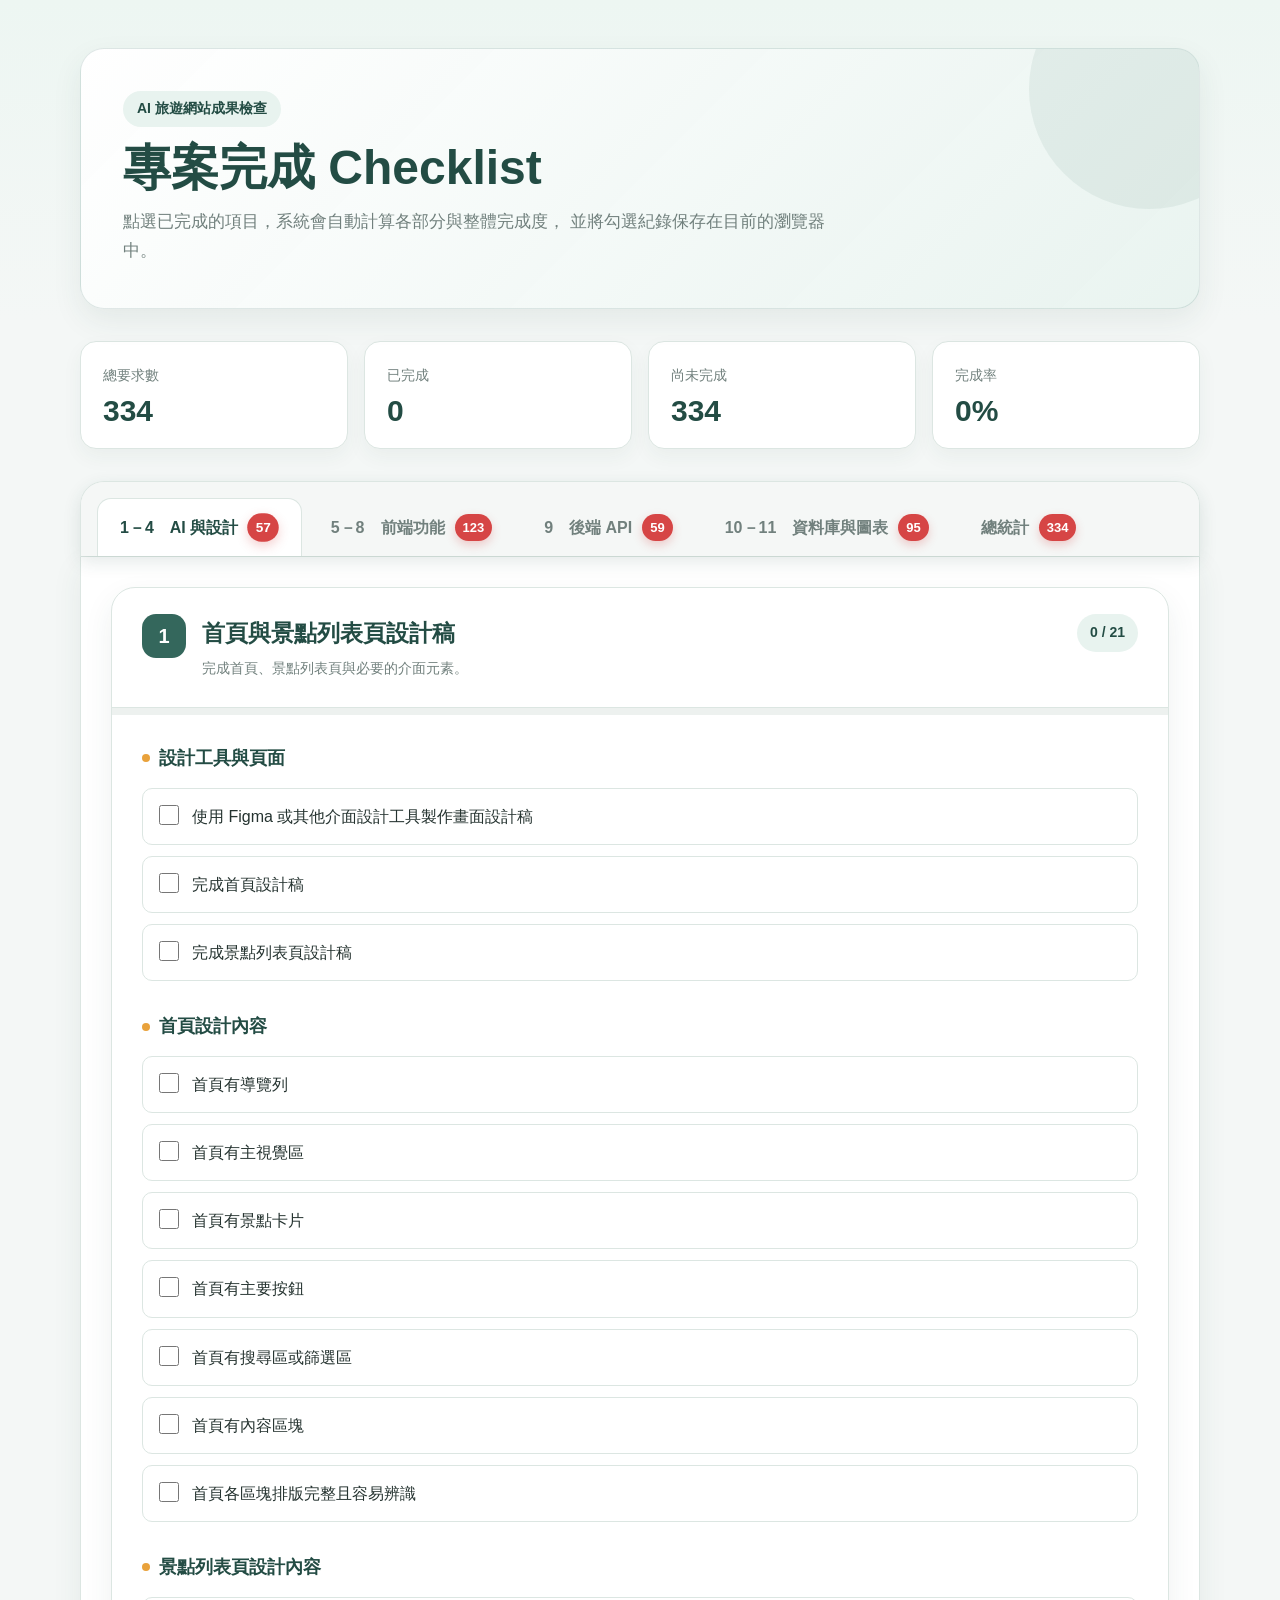
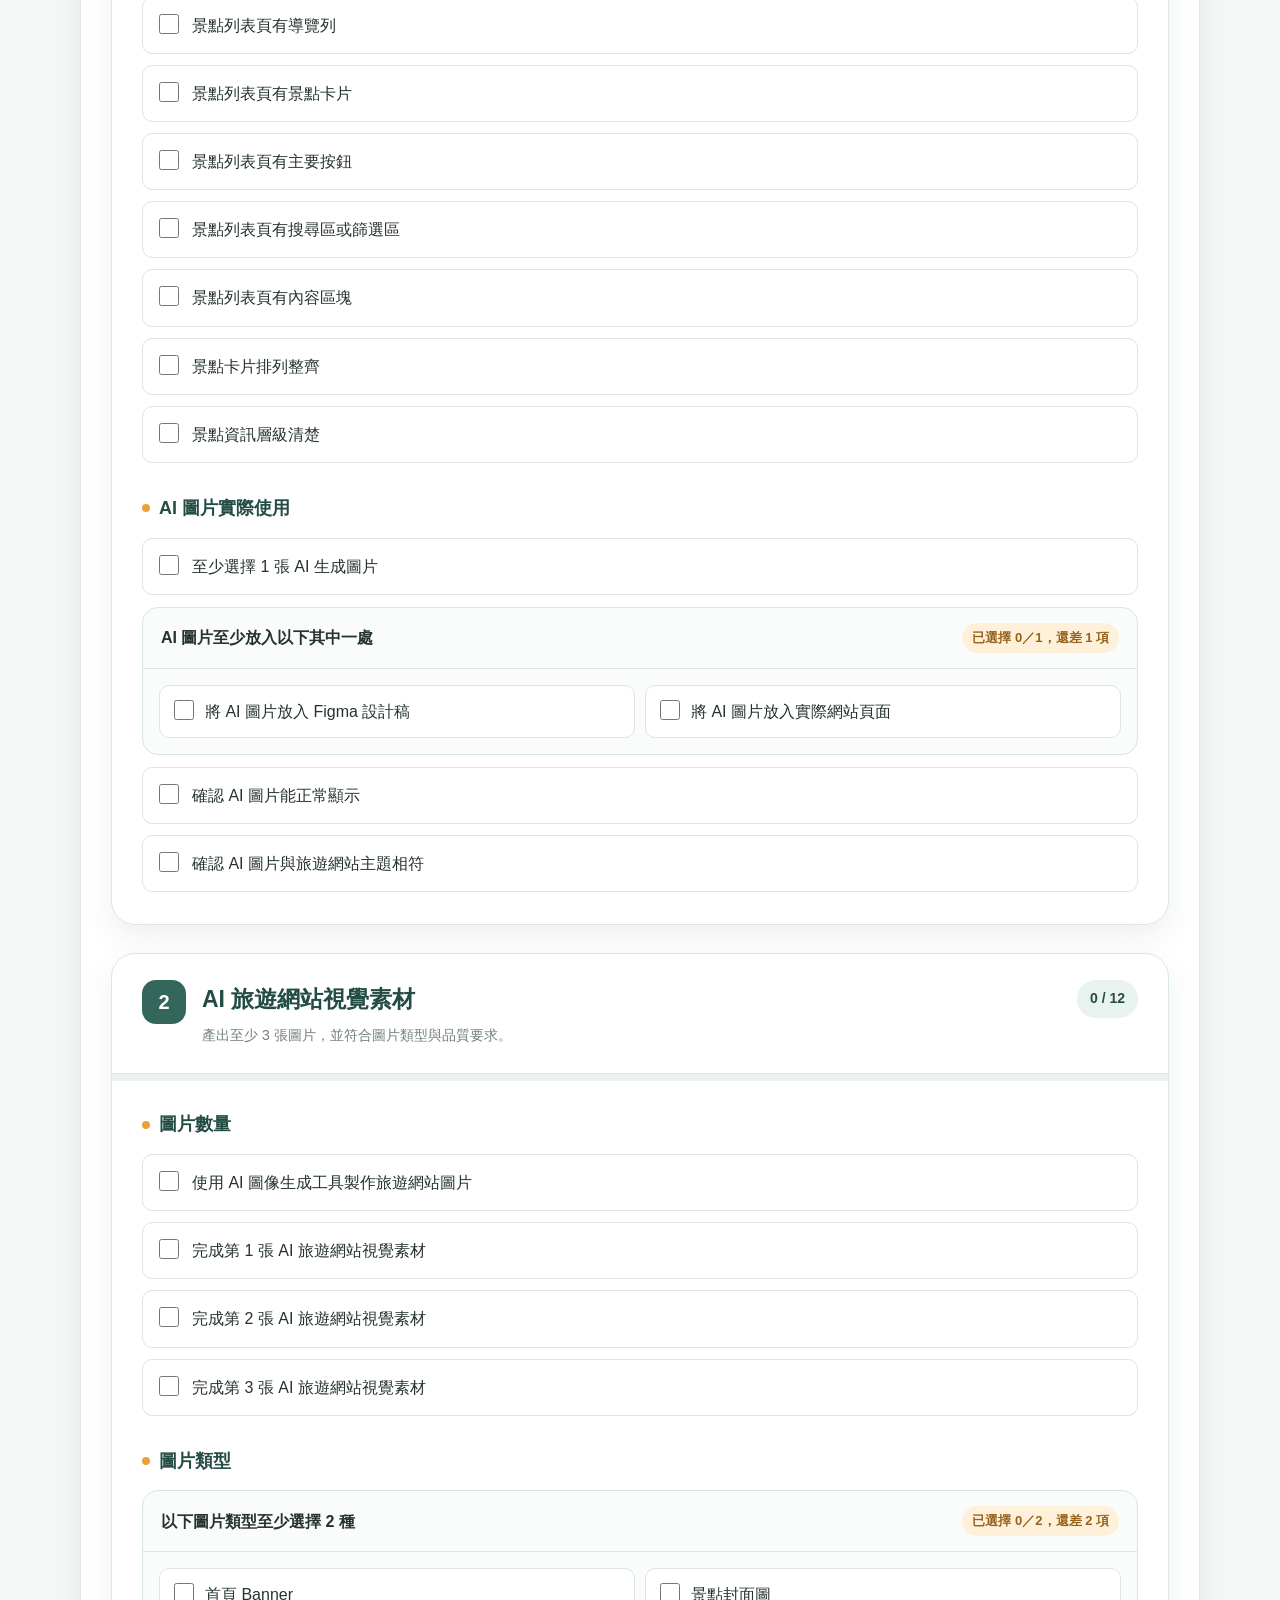
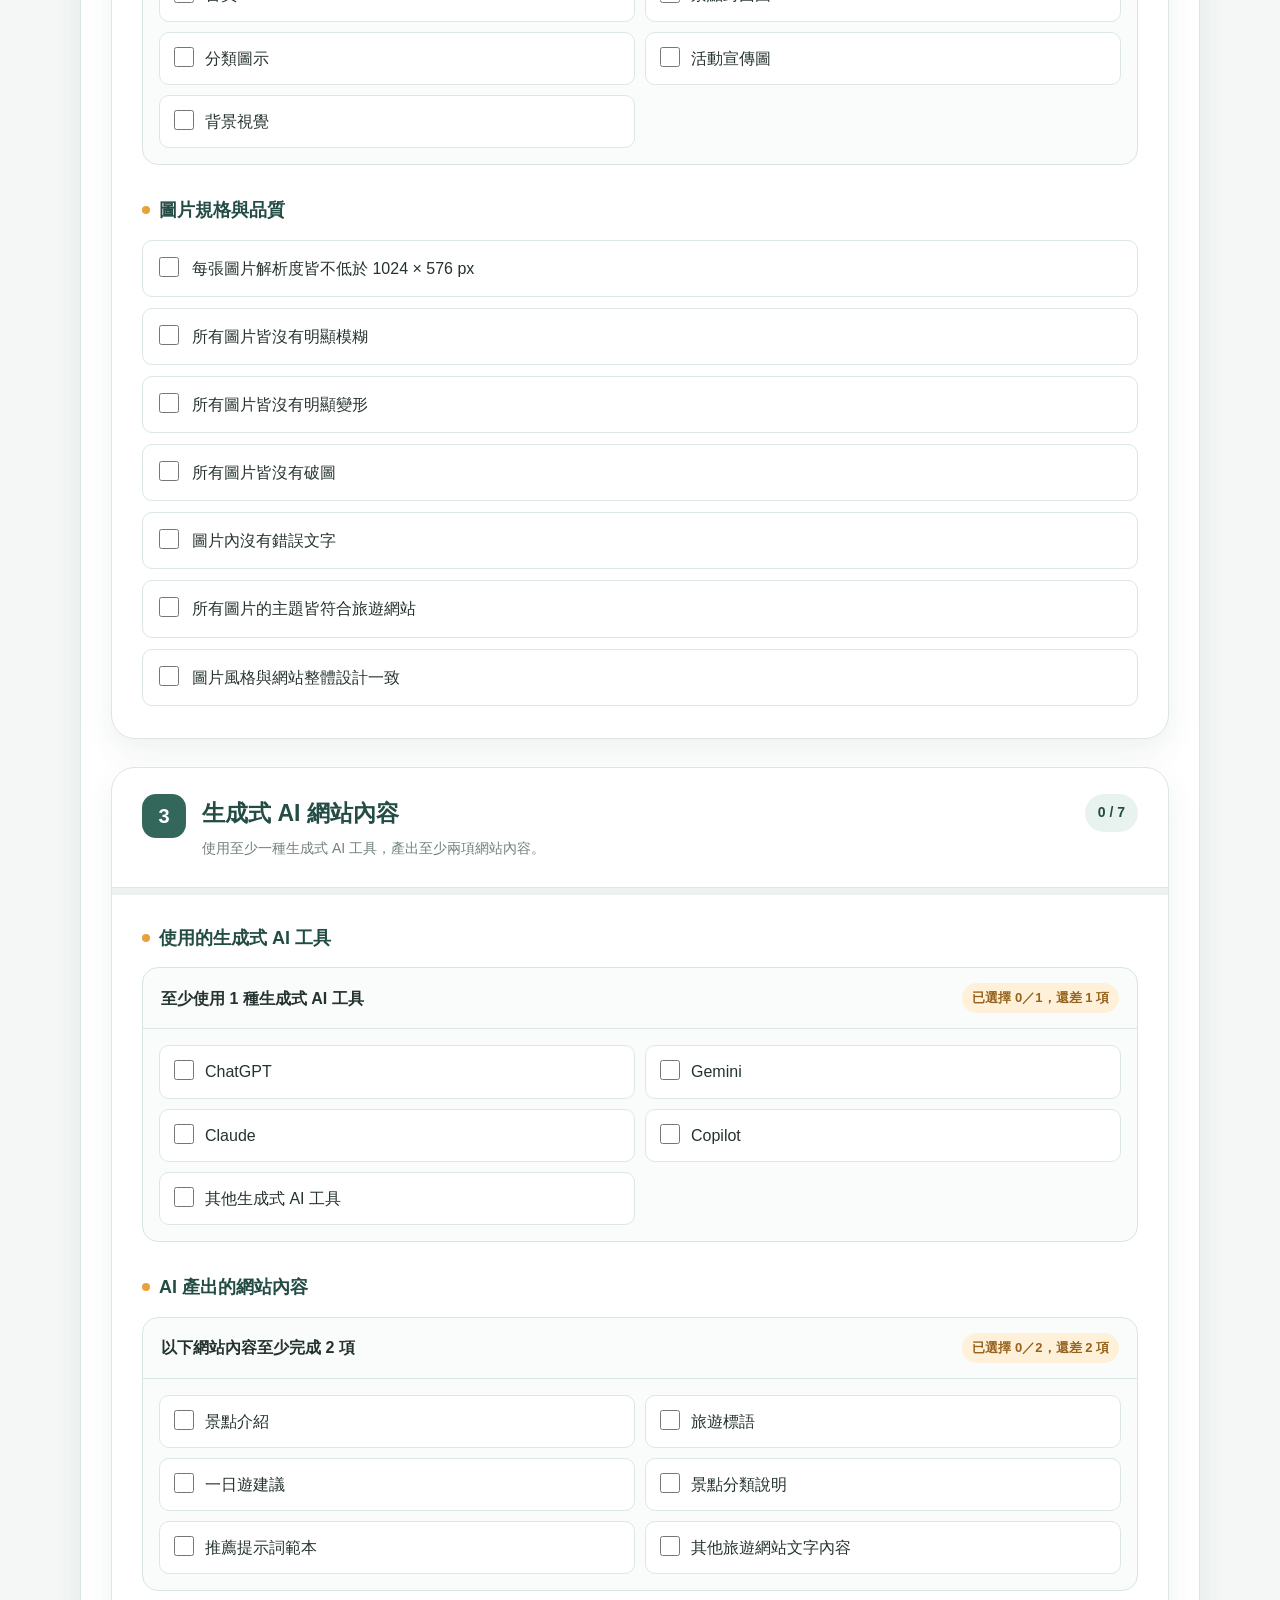
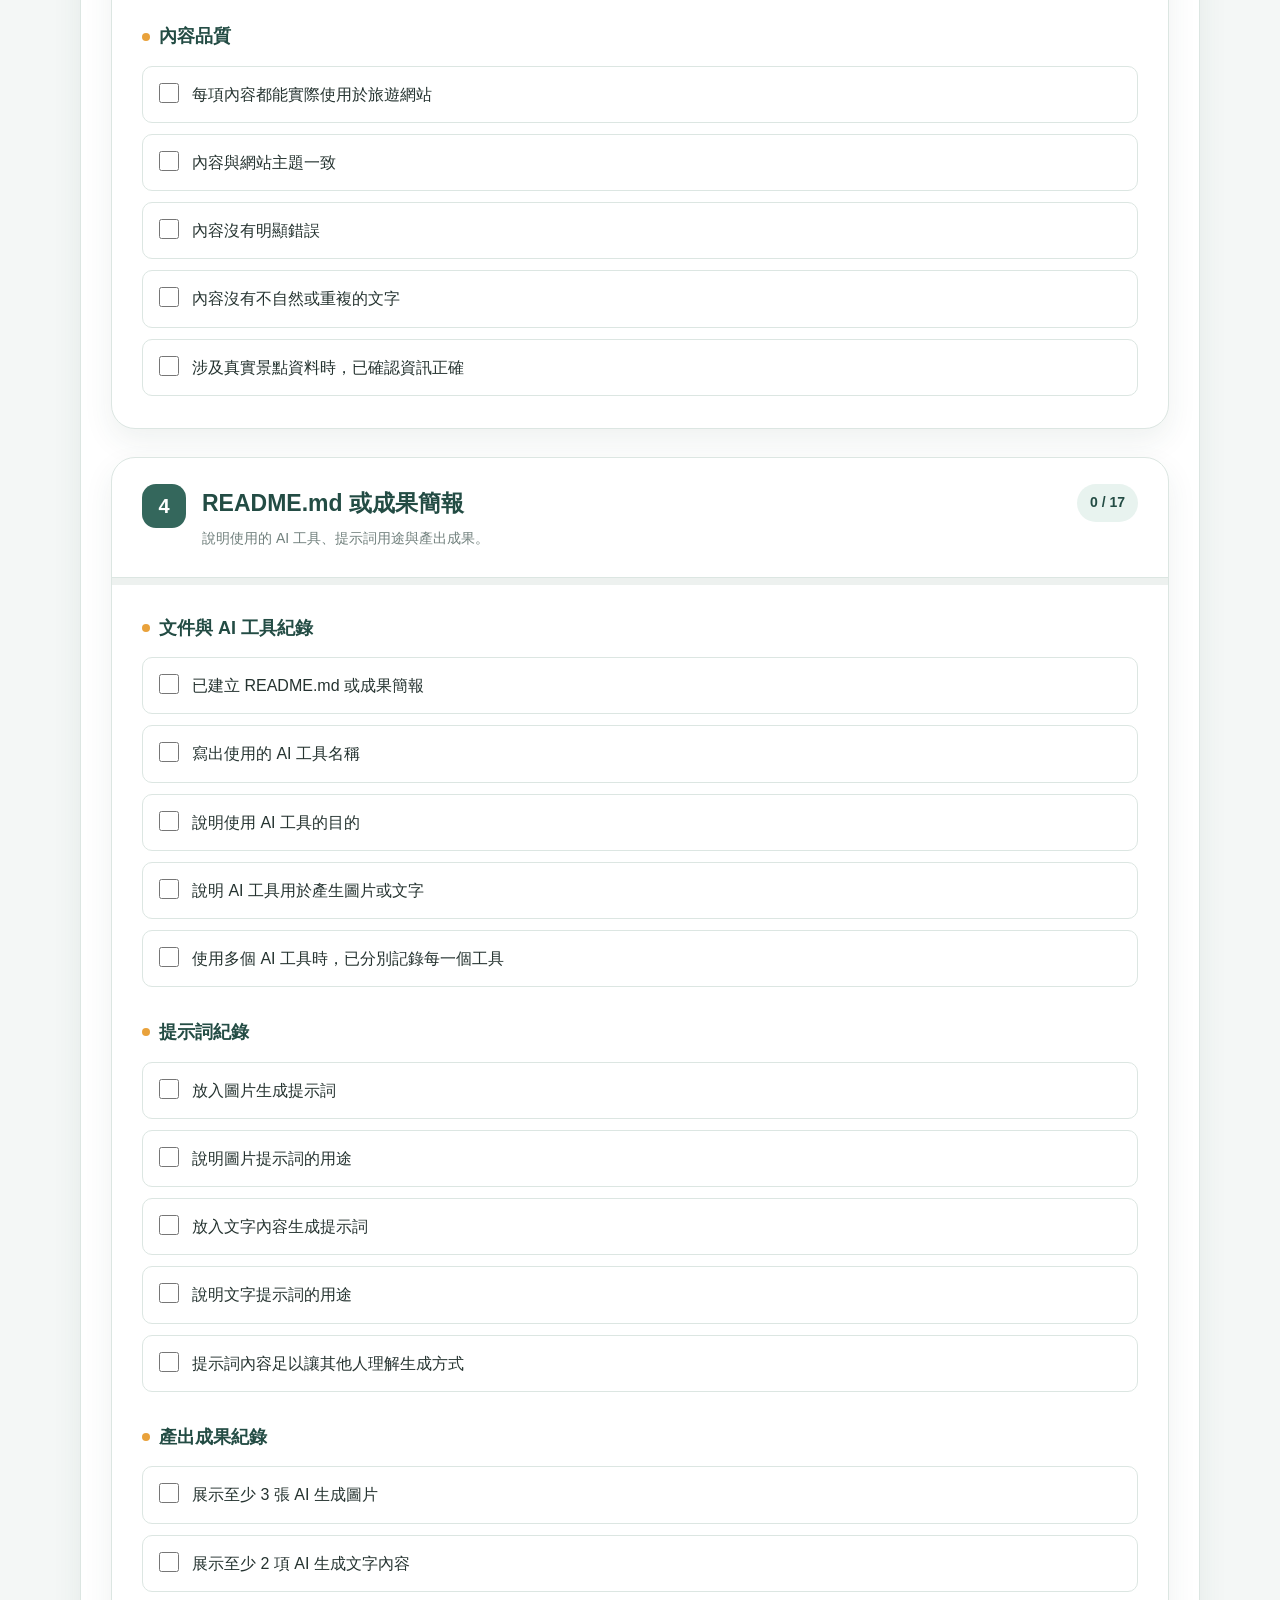
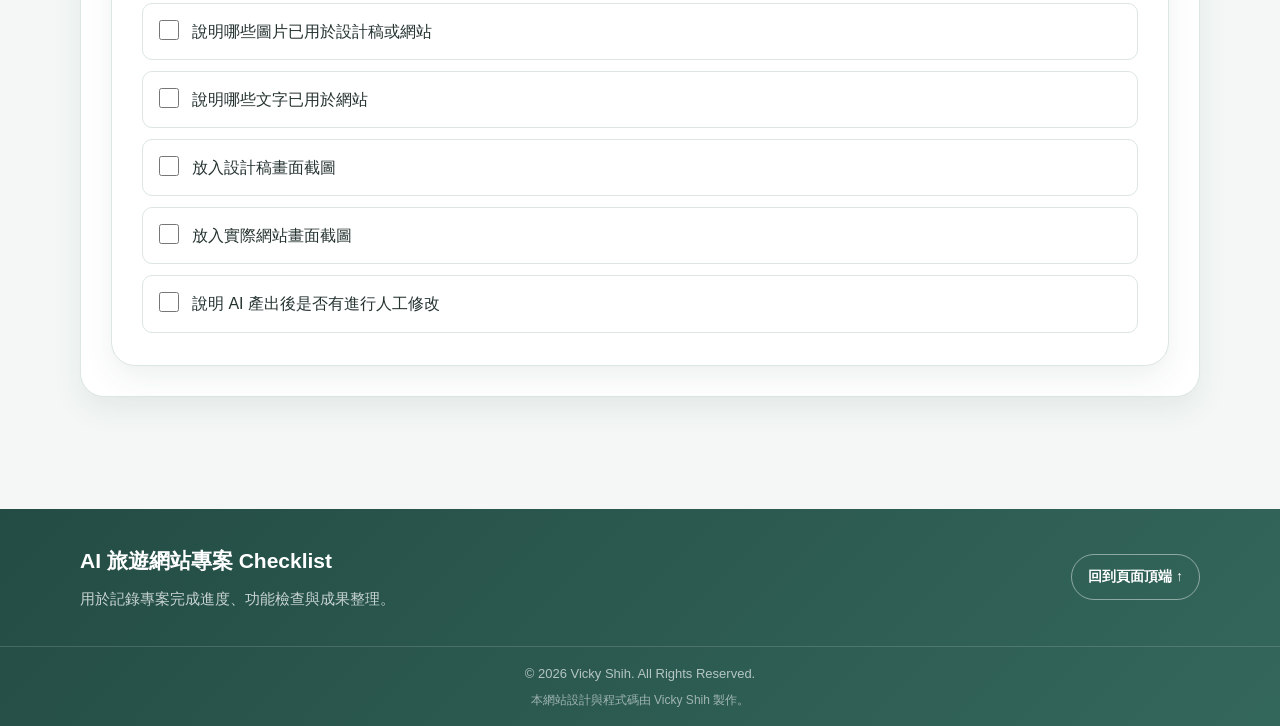
==== commit 792d0b19: "整理網站專案資料夾 :wq#" ====
--- a/ICAP_checklist/index.html
+++ b/ICAP_checklist/index.html
@@ -823,6 +823,111 @@
             margin-top: 0;
         }
 
+        /* =========================
+   網站 Footer
+========================= */
+
+        .site-footer {
+            margin-top: 0;
+
+            background:
+                linear-gradient(135deg,
+                    var(--primary-dark),
+                    var(--primary-color));
+
+            color: #ffffff;
+        }
+
+        .site-footer-main {
+            display: flex;
+            justify-content: space-between;
+            align-items: center;
+            gap: 30px;
+
+            width: min(1120px, calc(100% - 32px));
+            margin: 0 auto;
+            padding: 34px 0;
+        }
+
+        .site-footer-info {
+            max-width: 680px;
+        }
+
+        .site-footer-title {
+            margin: 0 0 8px;
+
+            font-size: 21px;
+            font-weight: 800;
+        }
+
+        .site-footer-description {
+            margin: 0;
+
+            color: rgba(255, 255, 255, 0.75);
+            font-size: 15px;
+        }
+
+        .footer-top-link {
+            flex-shrink: 0;
+
+            padding: 10px 16px;
+
+            border: 1px solid rgba(255, 255, 255, 0.45);
+            border-radius: 999px;
+
+            color: #ffffff;
+            font-size: 14px;
+            font-weight: 700;
+            text-decoration: none;
+
+            transition:
+                background 0.2s ease,
+                transform 0.2s ease;
+        }
+
+        .footer-top-link:hover {
+            background: rgba(255, 255, 255, 0.14);
+            transform: translateY(-2px);
+        }
+
+        .site-footer-bottom {
+            padding: 16px;
+
+            border-top: 1px solid rgba(255, 255, 255, 0.15);
+
+            color: rgba(255, 255, 255, 0.65);
+            font-size: 13px;
+            text-align: center;
+        }
+
+        .site-footer-bottom p {
+            margin: 0;
+        }
+
+        .copyright-description {
+            margin-top: 5px !important;
+
+            color: rgba(255, 255, 255, 0.55);
+            font-size: 12px;
+        }
+
+
+        /* Footer 手機版 */
+
+        @media (max-width: 700px) {
+            .site-footer-main {
+                flex-direction: column;
+                align-items: flex-start;
+
+                width: min(100% - 40px, 1120px);
+                padding: 28px 0;
+            }
+
+            .footer-top-link {
+                width: 100%;
+                text-align: center;
+            }
+        }
 
         /* 手機版頁籤 */
 
@@ -7078,7 +7183,47 @@
 
     </main>
 
-
+    <!-- =========================
+     網站 Footer
+========================== -->
+
+    <footer class="site-footer">
+
+        <div class="site-footer-main">
+
+            <div class="site-footer-info">
+
+                <h2 class="site-footer-title">
+                    AI 旅遊網站專案 Checklist
+                </h2>
+
+                <p class="site-footer-description">
+                    用於記錄專案完成進度、功能檢查與成果整理。
+                </p>
+
+            </div>
+
+
+            <a href="#" class="footer-top-link" aria-label="回到頁面頂端">
+                回到頁面頂端 ↑
+            </a>
+
+        </div>
+
+
+        <div class="site-footer-bottom">
+
+            <p>
+                © 2026 Vicky Shih. All Rights Reserved.
+            </p>
+
+            <p class="copyright-description">
+                本網站設計與程式碼由 Vicky Shih 製作。
+            </p>
+
+        </div>
+
+    </footer>
     <script>
         /* =========================
            1. localStorage 儲存名稱
@@ -7837,4 +7982,4 @@
 
 </body>
 
-</html>
+</html>
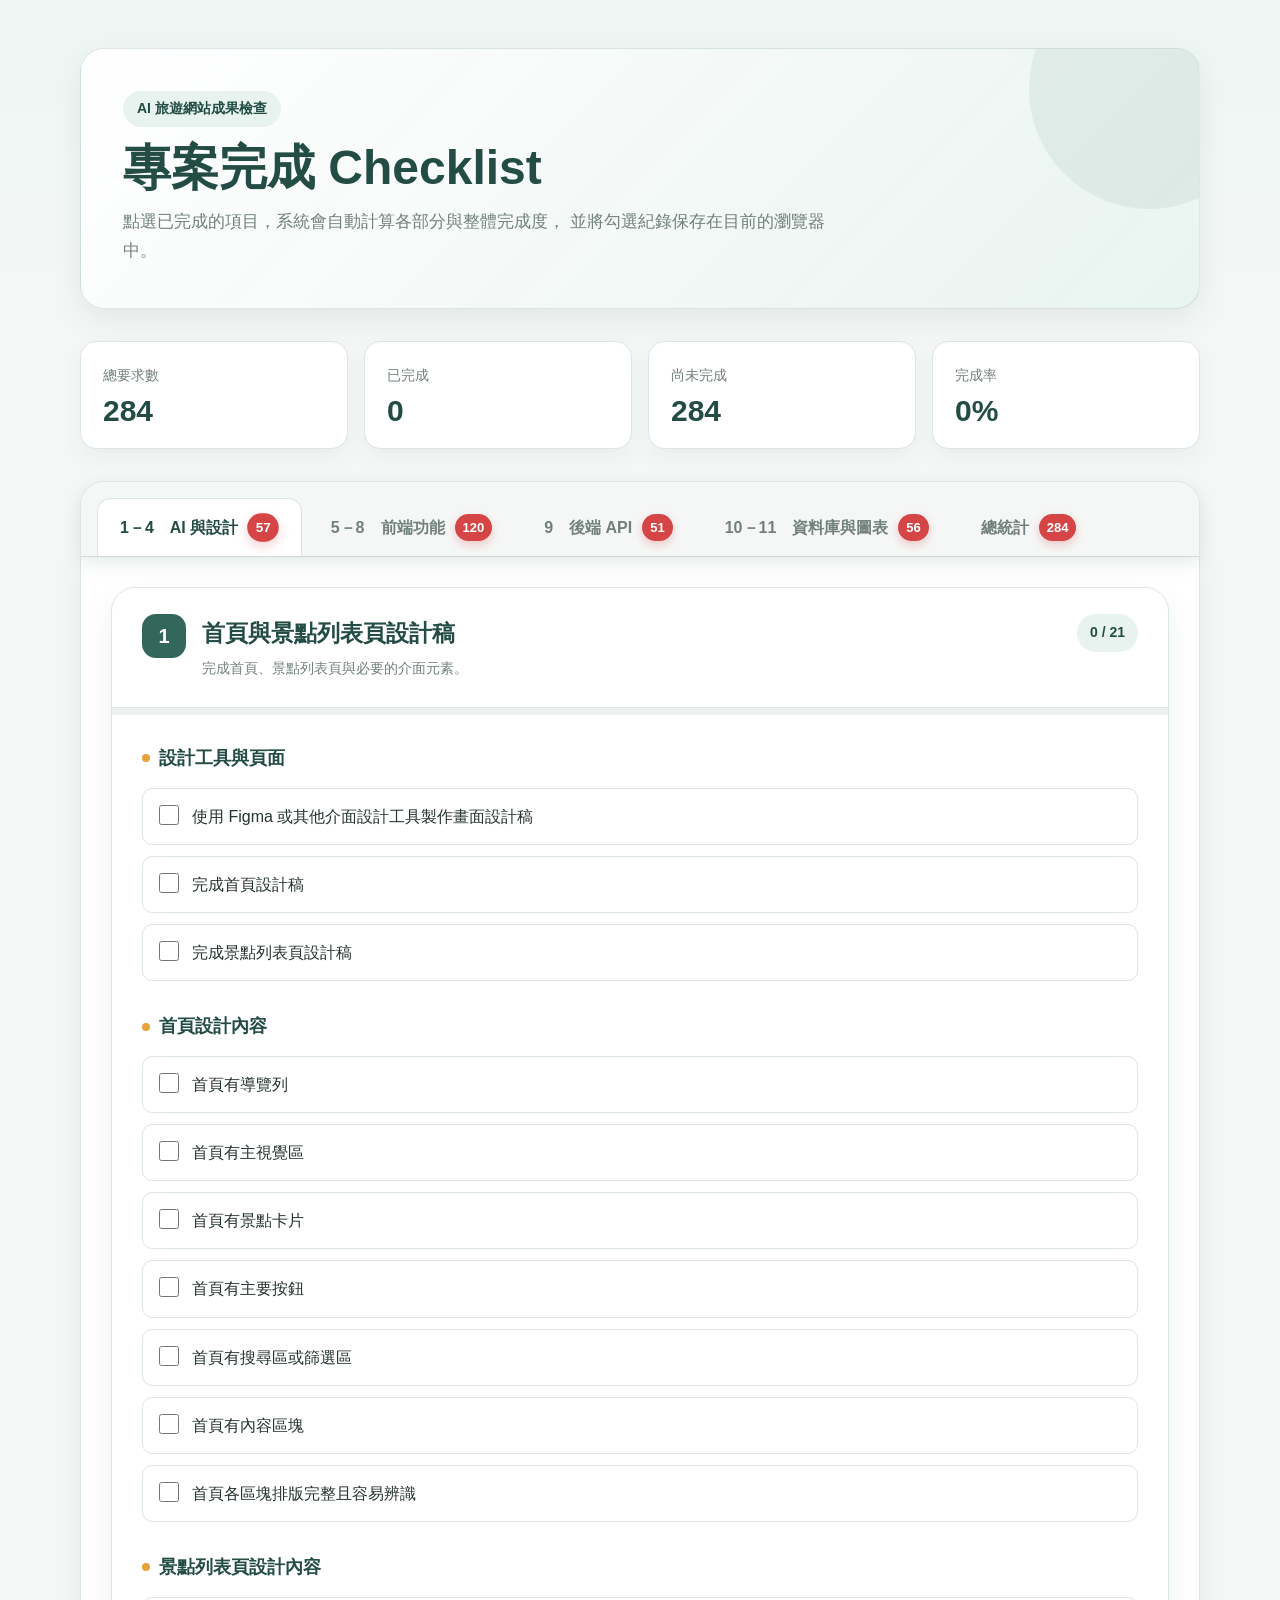
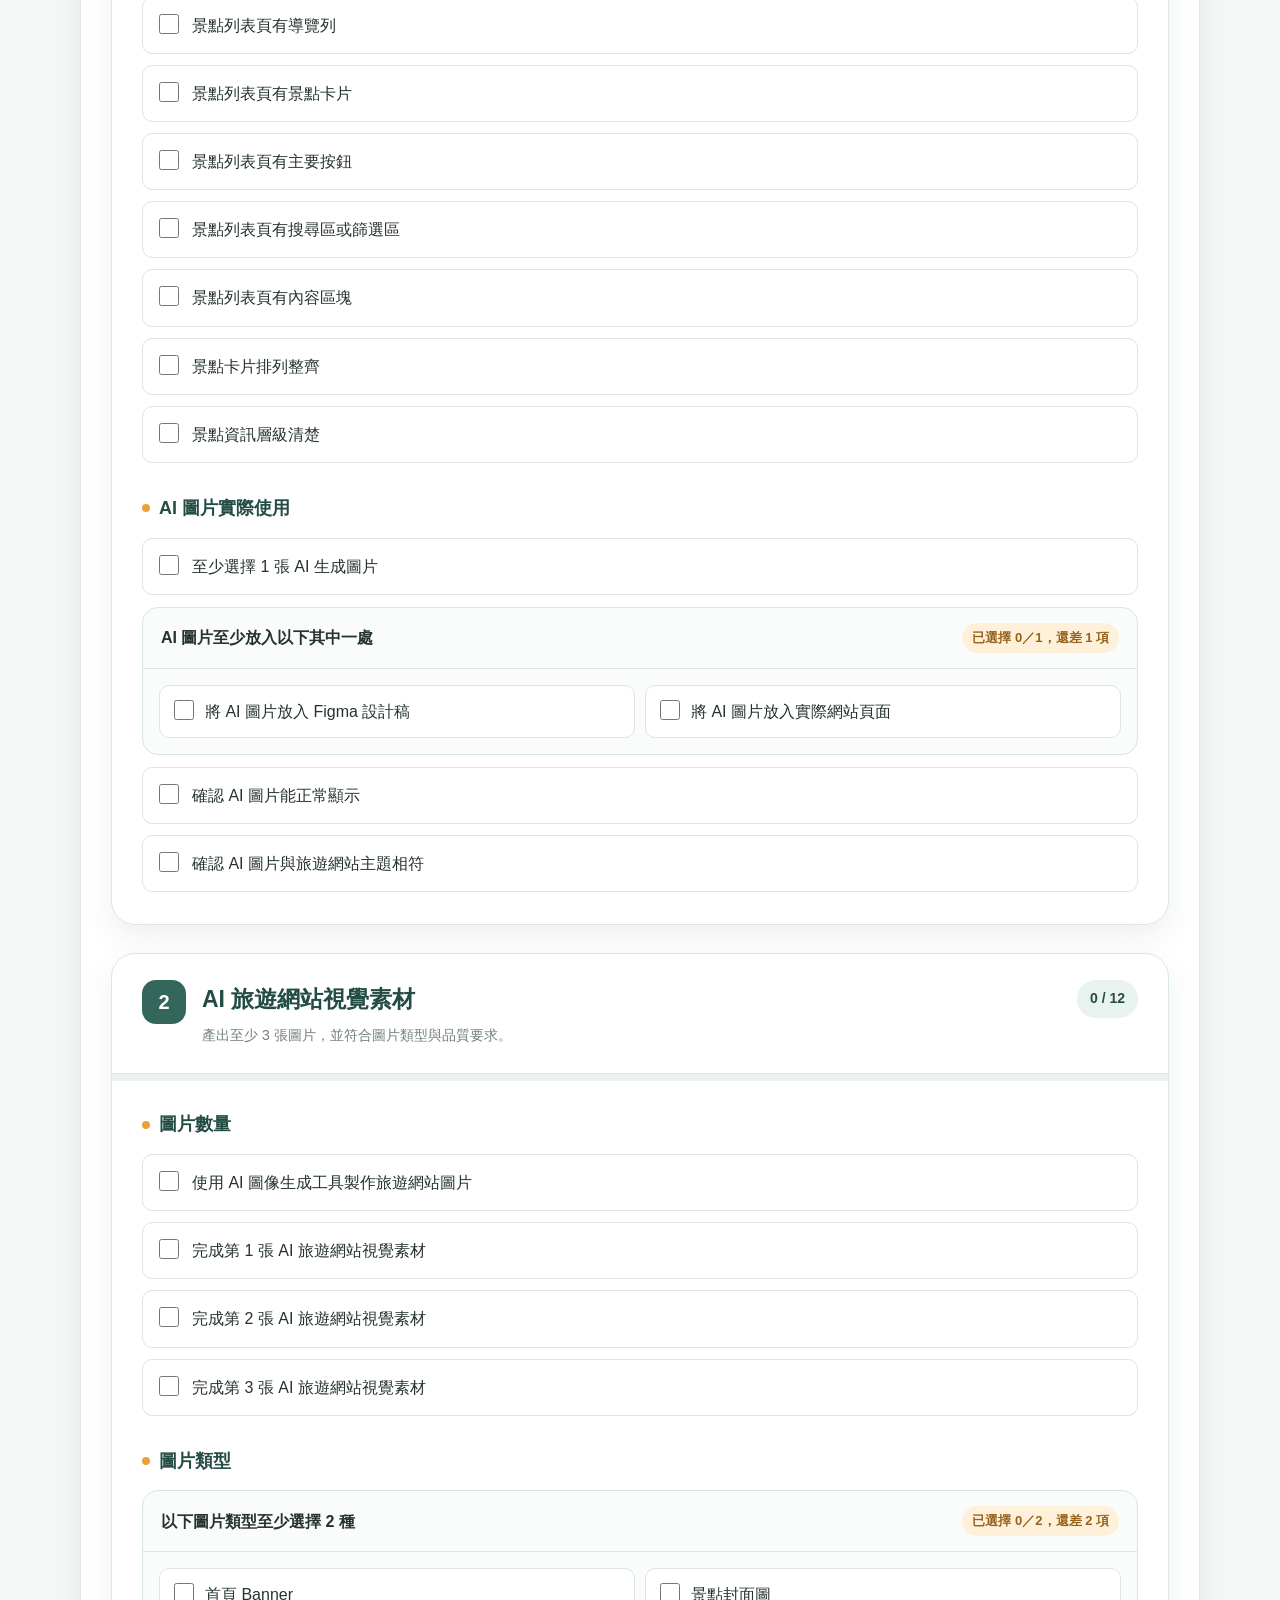
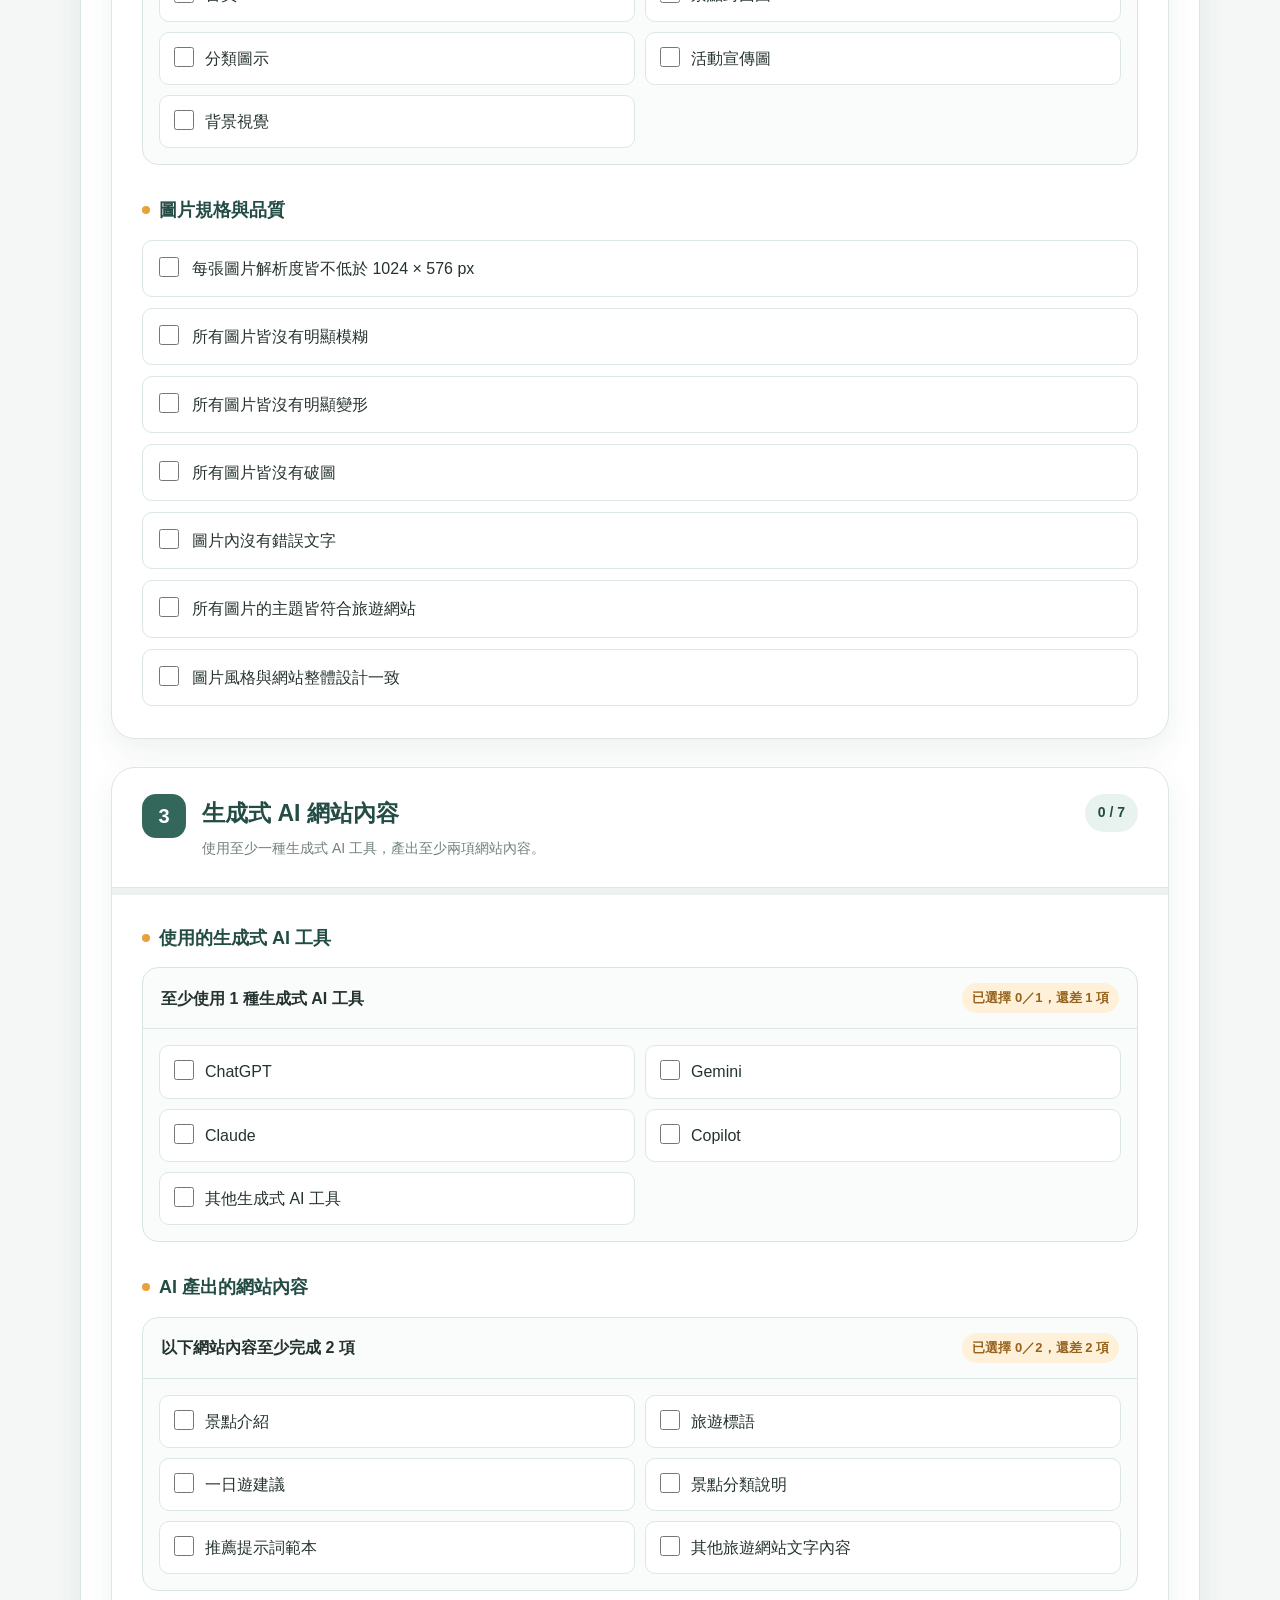
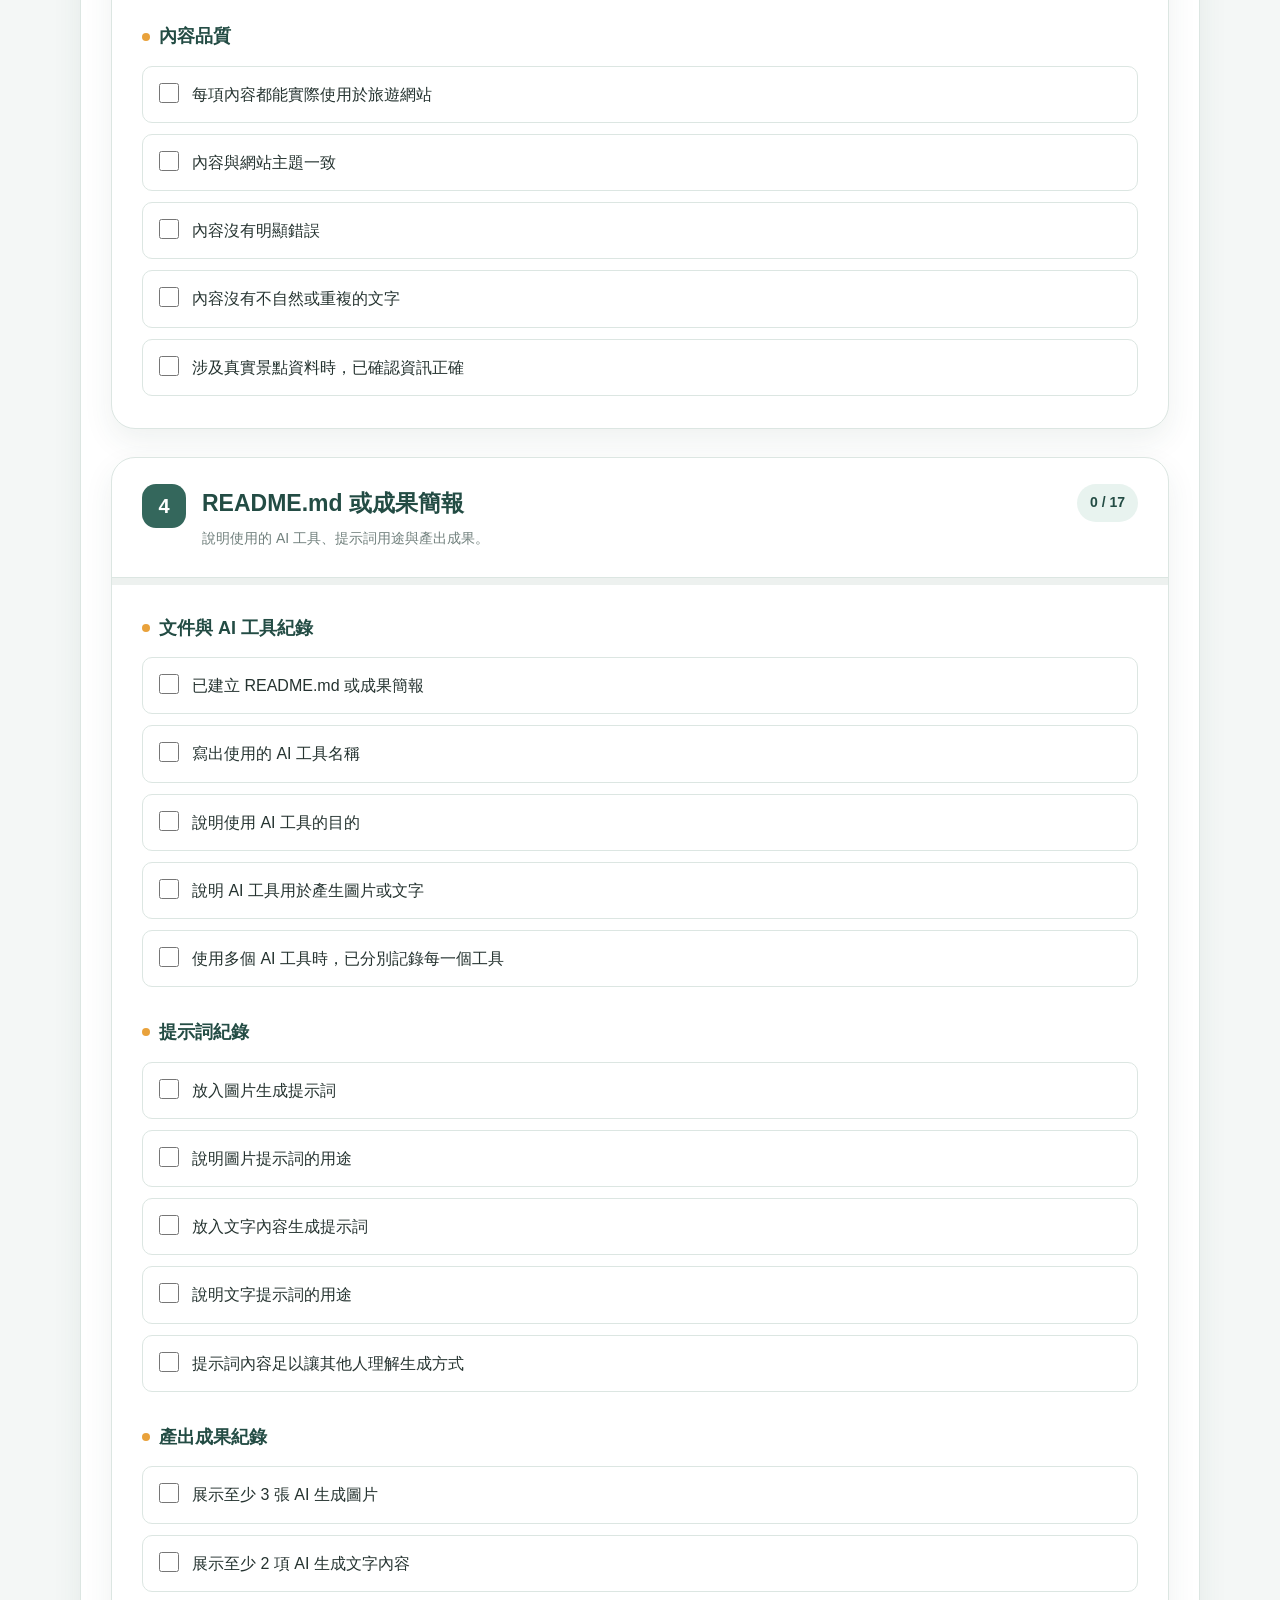
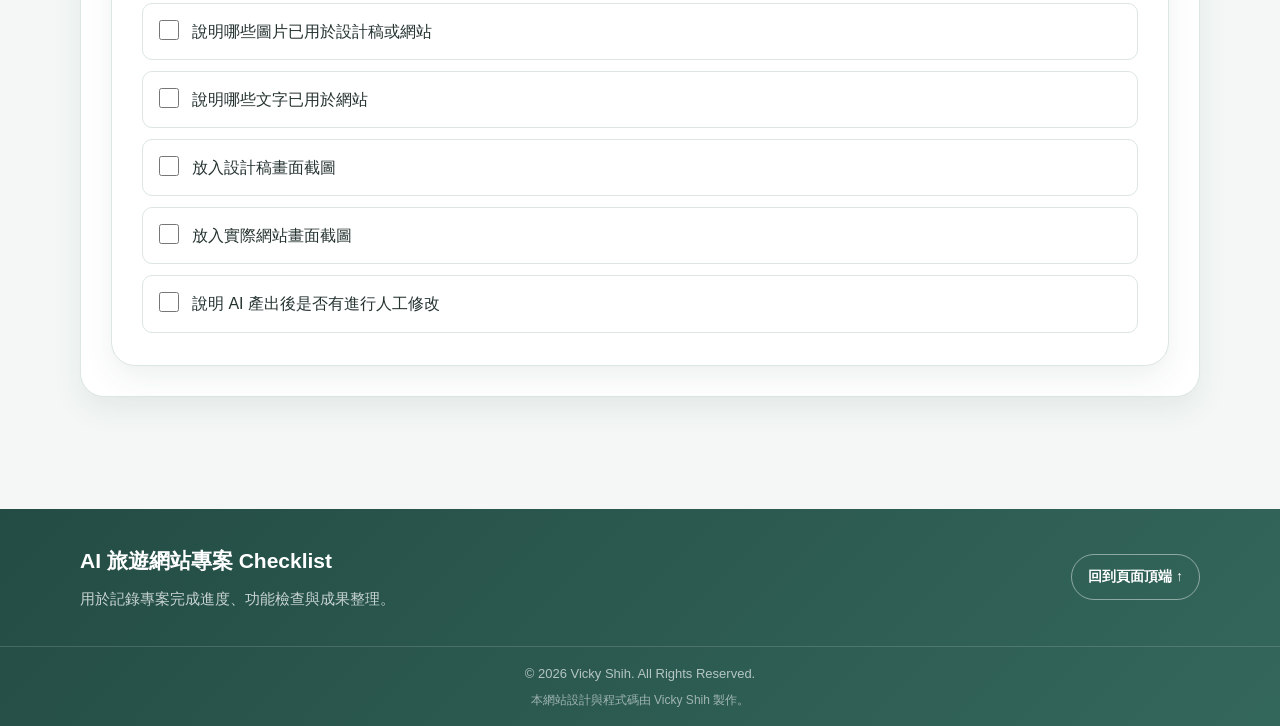
==== commit 5c42ff80: "更新" ====
--- a/ICAP_checklist/index.html
+++ b/ICAP_checklist/index.html
@@ -2,6 +2,21 @@
 <html lang="zh-TW">
 
 <head>
+    <!-- Google tag (gtag.js) -->
+    <script async src="https://www.googletagmanager.com/gtag/js?id=G-5PL02BP5RM"></script>
+
+    <script>
+        window.dataLayer = window.dataLayer || [];
+
+        function gtag() {
+            dataLayer.push(arguments);
+        }
+
+        gtag('js', new Date());
+
+        gtag('config', 'G-5PL02BP5RM');
+    </script>
+
     <meta charset="UTF-8">
 
     <meta name="viewport" content="width=device-width, initial-scale=1.0">
@@ -2152,9 +2167,14 @@
 
             <div class="checklist-tab-panel" id="tab-frontend" role="tabpanel">
 
+
                 <!-- =========================
-         五、前端頁面與基本導覽
-    ========================== -->
+     五、前端頁面與基本導覽
+========================== -->
+
+                <!-- =========================
+     五、前端頁面與基本導覽
+========================== -->
 
                 <section class="checklist-section" data-section-name="五、前端頁面與基本導覽">
 
@@ -2170,10 +2190,6 @@
                                 <h2 class="section-title">
                                     前端頁面與基本導覽
                                 </h2>
-
-                                <p class="section-description">
-                                    完成至少四個前端頁面或區塊，並建立可以正常使用的網站導覽。
-                                </p>
                             </div>
 
                         </div>
@@ -2194,7 +2210,9 @@
 
                     <div class="section-content">
 
-                        <!-- 前端頁面數量 -->
+                        <!-- =========================
+             前端頁面數量
+        ========================== -->
 
                         <div class="subsection">
 
@@ -2202,234 +2220,226 @@
                                 前端頁面數量
                             </h3>
 
+                            <p class="section-description">
+                                至少完成 4 個前端頁面或區塊：
+                            </p>
+
+                            <div class="task-list" style="margin-top: 14px;">
+
+                                <label class="task">
+
+                                    <input type="checkbox" class="task-checkbox" data-save-id="frontend-homepage">
+
+                                    <span class="task-text">
+                                        完成首頁
+                                    </span>
+
+                                </label>
+
+
+                                <label class="task">
+
+                                    <input type="checkbox" class="task-checkbox"
+                                        data-save-id="frontend-attraction-list-page">
+
+                                    <span class="task-text">
+                                        完成景點列表頁
+                                    </span>
+
+                                </label>
+
+
+                                <label class="task">
+
+                                    <input type="checkbox" class="task-checkbox"
+                                        data-save-id="frontend-attraction-detail-page">
+
+                                    <span class="task-text">
+                                        完成景點詳細內容頁
+                                    </span>
+
+                                </label>
+
+
+                                <label class="task">
+
+                                    <input type="checkbox" class="task-checkbox"
+                                        data-save-id="frontend-management-page">
+
+                                    <span class="task-text">
+                                        完成簡易管理頁
+                                    </span>
+
+                                </label>
+
+                            </div>
+
+                        </div>
+
+
+                        <!-- =========================
+             各頁面基本結構
+        ========================== -->
+
+                        <div class="subsection">
+
+                            <h3 class="subsection-title">
+                                各頁面基本結構
+                            </h3>
+
                             <div class="task-list">
 
                                 <label class="task">
-                                    <input type="checkbox" class="task-checkbox" data-save-id="frontend-homepage">
-
-                                    <span class="task-text">
-                                        完成首頁
-                                    </span>
-                                </label>
-
-
-                                <label class="task">
-                                    <input type="checkbox" class="task-checkbox"
-                                        data-save-id="frontend-attraction-list">
-
-                                    <span class="task-text">
-                                        完成景點列表頁
-                                    </span>
-                                </label>
-
-
-                                <label class="task">
-                                    <input type="checkbox" class="task-checkbox"
-                                        data-save-id="frontend-attraction-detail">
-
-                                    <span class="task-text">
-                                        完成景點詳細內容頁
-                                    </span>
-                                </label>
-
-
-                                <label class="task">
-                                    <input type="checkbox" class="task-checkbox"
-                                        data-save-id="frontend-management-page">
-
-                                    <span class="task-text">
-                                        完成簡易管理頁
-                                    </span>
-                                </label>
-
-
-                                <label class="task">
-                                    <input type="checkbox" class="task-checkbox"
-                                        data-save-id="frontend-four-pages-completed">
-
-                                    <span class="task-text">
-                                        已完成至少 4 個前端頁面或功能區塊
-                                    </span>
-                                </label>
-
-                            </div>
-
-                        </div>
-
-
-                        <!-- 首頁基本結構 -->
-
-                        <div class="subsection">
-
-                            <h3 class="subsection-title">
-                                首頁基本結構
-                            </h3>
-
-                            <div class="task-list">
-
-                                <label class="task">
+
                                     <input type="checkbox" class="task-checkbox"
                                         data-save-id="frontend-homepage-navbar">
 
                                     <span class="task-text">
                                         首頁包含導覽列
                                     </span>
-                                </label>
-
-
-                                <label class="task">
+
+                                </label>
+
+
+                                <label class="task">
+
                                     <input type="checkbox" class="task-checkbox"
                                         data-save-id="frontend-homepage-main-content">
 
                                     <span class="task-text">
                                         首頁包含主要內容區
                                     </span>
-                                </label>
-
-
-                                <label class="task">
+
+                                </label>
+
+
+                                <label class="task">
+
                                     <input type="checkbox" class="task-checkbox"
                                         data-save-id="frontend-homepage-footer">
 
                                     <span class="task-text">
                                         首頁包含頁尾或輔助資訊區
                                     </span>
-                                </label>
-
-                            </div>
-
-                        </div>
-
-
-                        <!-- 景點列表頁基本結構 -->
-
-                        <div class="subsection">
-
-                            <h3 class="subsection-title">
-                                景點列表頁基本結構
-                            </h3>
-
-                            <div class="task-list">
-
-                                <label class="task">
-                                    <input type="checkbox" class="task-checkbox" data-save-id="frontend-list-navbar">
+
+                                </label>
+
+
+                                <label class="task">
+
+                                    <input type="checkbox" class="task-checkbox"
+                                        data-save-id="frontend-list-page-navbar">
 
                                     <span class="task-text">
                                         景點列表頁包含導覽列
                                     </span>
-                                </label>
-
-
-                                <label class="task">
-                                    <input type="checkbox" class="task-checkbox"
-                                        data-save-id="frontend-list-main-content">
+
+                                </label>
+
+
+                                <label class="task">
+
+                                    <input type="checkbox" class="task-checkbox"
+                                        data-save-id="frontend-list-page-main-content">
 
                                     <span class="task-text">
                                         景點列表頁包含主要內容區
                                     </span>
-                                </label>
-
-
-                                <label class="task">
-                                    <input type="checkbox" class="task-checkbox" data-save-id="frontend-list-footer">
+
+                                </label>
+
+
+                                <label class="task">
+
+                                    <input type="checkbox" class="task-checkbox"
+                                        data-save-id="frontend-list-page-footer">
 
                                     <span class="task-text">
                                         景點列表頁包含頁尾或輔助資訊區
                                     </span>
-                                </label>
-
-                            </div>
-
-                        </div>
-
-
-                        <!-- 景點詳細內容頁基本結構 -->
-
-                        <div class="subsection">
-
-                            <h3 class="subsection-title">
-                                景點詳細內容頁基本結構
-                            </h3>
-
-                            <div class="task-list">
-
-                                <label class="task">
-                                    <input type="checkbox" class="task-checkbox" data-save-id="frontend-detail-navbar">
+
+                                </label>
+
+
+                                <label class="task">
+
+                                    <input type="checkbox" class="task-checkbox"
+                                        data-save-id="frontend-detail-page-navbar">
 
                                     <span class="task-text">
                                         景點詳細內容頁包含導覽列
                                     </span>
-                                </label>
-
-
-                                <label class="task">
-                                    <input type="checkbox" class="task-checkbox"
-                                        data-save-id="frontend-detail-main-content">
+
+                                </label>
+
+
+                                <label class="task">
+
+                                    <input type="checkbox" class="task-checkbox"
+                                        data-save-id="frontend-detail-page-main-content">
 
                                     <span class="task-text">
                                         景點詳細內容頁包含主要內容區
                                     </span>
-                                </label>
-
-
-                                <label class="task">
-                                    <input type="checkbox" class="task-checkbox" data-save-id="frontend-detail-footer">
+
+                                </label>
+
+
+                                <label class="task">
+
+                                    <input type="checkbox" class="task-checkbox"
+                                        data-save-id="frontend-detail-page-footer">
 
                                     <span class="task-text">
                                         景點詳細內容頁包含頁尾或輔助資訊區
                                     </span>
-                                </label>
-
-                            </div>
-
-                        </div>
-
-
-                        <!-- 管理頁基本結構 -->
-
-                        <div class="subsection">
-
-                            <h3 class="subsection-title">
-                                簡易管理頁基本結構
-                            </h3>
-
-                            <div class="task-list">
-
-                                <label class="task">
-                                    <input type="checkbox" class="task-checkbox"
-                                        data-save-id="frontend-management-navbar">
+
+                                </label>
+
+
+                                <label class="task">
+
+                                    <input type="checkbox" class="task-checkbox"
+                                        data-save-id="frontend-management-page-navbar">
 
                                     <span class="task-text">
                                         簡易管理頁包含導覽列
                                     </span>
-                                </label>
-
-
-                                <label class="task">
-                                    <input type="checkbox" class="task-checkbox"
-                                        data-save-id="frontend-management-main-content">
+
+                                </label>
+
+
+                                <label class="task">
+
+                                    <input type="checkbox" class="task-checkbox"
+                                        data-save-id="frontend-management-page-main-content">
 
                                     <span class="task-text">
                                         簡易管理頁包含主要內容區
                                     </span>
-                                </label>
-
-
-                                <label class="task">
-                                    <input type="checkbox" class="task-checkbox"
-                                        data-save-id="frontend-management-footer">
+
+                                </label>
+
+
+                                <label class="task">
+
+                                    <input type="checkbox" class="task-checkbox"
+                                        data-save-id="frontend-management-page-footer">
 
                                     <span class="task-text">
                                         簡易管理頁包含頁尾或輔助資訊區
                                     </span>
-                                </label>
-
-                            </div>
-
-                        </div>
-
-
-                        <!-- 導覽列連結 -->
+
+                                </label>
+
+                            </div>
+
+                        </div>
+
+
+                        <!-- =========================
+             導覽列連結
+        ========================== -->
 
                         <div class="subsection">
 
@@ -2437,53 +2447,69 @@
                                 導覽列連結
                             </h3>
 
-                            <div class="task-list">
-
-                                <label class="task">
-                                    <input type="checkbox" class="task-checkbox" data-save-id="frontend-nav-home">
-
-                                    <span class="task-text">
-                                        導覽列可以連結至首頁
-                                    </span>
-                                </label>
-
-
-                                <label class="task">
-                                    <input type="checkbox" class="task-checkbox"
-                                        data-save-id="frontend-nav-attraction-list">
-
-                                    <span class="task-text">
-                                        導覽列可以連結至景點列表頁
-                                    </span>
-                                </label>
-
-
-                                <label class="task">
-                                    <input type="checkbox" class="task-checkbox" data-save-id="frontend-nav-management">
-
-                                    <span class="task-text">
-                                        導覽列可以連結至管理頁
-                                    </span>
-                                </label>
-
-
-                                <label class="task">
-                                    <input type="checkbox" class="task-checkbox"
-                                        data-save-id="frontend-nav-links-working">
+                            <p class="section-description">
+                                導覽列至少可以連結至以下頁面：
+                            </p>
+
+                            <div class="task-list" style="margin-top: 14px;">
+
+                                <label class="task">
+
+                                    <input type="checkbox" class="task-checkbox"
+                                        data-save-id="frontend-navbar-link-homepage">
+
+                                    <span class="task-text">
+                                        可以連結至首頁
+                                    </span>
+
+                                </label>
+
+
+                                <label class="task">
+
+                                    <input type="checkbox" class="task-checkbox"
+                                        data-save-id="frontend-navbar-link-list-page">
+
+                                    <span class="task-text">
+                                        可以連結至景點列表頁
+                                    </span>
+
+                                </label>
+
+
+                                <label class="task">
+
+                                    <input type="checkbox" class="task-checkbox"
+                                        data-save-id="frontend-navbar-link-management-page">
+
+                                    <span class="task-text">
+                                        可以連結至管理頁
+                                    </span>
+
+                                </label>
+
+
+                                <label class="task">
+
+                                    <input type="checkbox" class="task-checkbox"
+                                        data-save-id="frontend-navbar-links-working">
 
                                     <span class="task-text">
                                         所有導覽列連結皆可正常開啟
                                     </span>
-                                </label>
-
-
-                                <label class="task">
-                                    <input type="checkbox" class="task-checkbox"
-                                        data-save-id="frontend-nav-no-invalid-link">
-
-                                    <span class="task-text">
-                                        導覽列沒有錯誤網址或無效連結
-                                    </span>
+
+                                </label>
+
+
+                                <label class="task">
+
+                                    <input type="checkbox" class="task-checkbox"
+                                        data-save-id="frontend-navbar-no-invalid-links">
+
+                                    <span class="task-text">
+                                        導覽列不會出現錯誤網址或無效連結
+                                    </span>
+
                                 </label>
 
                             </div>
@@ -2493,14 +2519,17 @@
                     </div>
 
                 </section>
+
+
+                <!-- =========================
+     六、前端查詢功能
+========================== -->
 
                 <!-- =========================
      六、景點查詢與列表功能
 ========================== -->
 
                 <section class="checklist-section" data-section-name="六、景點查詢與列表功能">
-
-                    <!-- 區塊標題 -->
 
                     <div class="section-header">
 
@@ -2514,10 +2543,6 @@
                                 <h2 class="section-title">
                                     景點查詢與列表功能
                                 </h2>
-
-                                <p class="section-description">
-                                    完成景點搜尋、篩選、列表呈現、排序及分頁功能。
-                                </p>
                             </div>
 
                         </div>
@@ -2531,8 +2556,6 @@
                     </div>
 
 
-                    <!-- 區塊進度條 -->
-
                     <div class="section-progress-track">
                         <div class="section-progress-bar"></div>
                     </div>
@@ -2550,71 +2573,61 @@
                                 資料查詢功能
                             </h3>
 
-                            <div class="requirement-group" data-group-id="frontend-search-functions" data-minimum="2">
-
-                                <div class="requirement-group-header">
-
-                                    <div class="requirement-group-title">
-                                        至少完成 2 種資料查詢功能
-                                    </div>
-
-                                    <div class="requirement-status">
-                                        已選擇 0／2 項
-                                    </div>
-
-                                </div>
-
-
-                                <div class="requirement-options">
-
-                                    <label class="group-option">
-
-                                        <input type="checkbox" class="group-option-checkbox"
-                                            data-save-id="frontend-keyword-search">
-
-                                        <span>
-                                            關鍵字搜尋
-                                        </span>
-
-                                    </label>
-
-
-                                    <label class="group-option">
-
-                                        <input type="checkbox" class="group-option-checkbox"
-                                            data-save-id="frontend-city-filter">
-
-                                        <span>
-                                            城市或地區篩選
-                                        </span>
-
-                                    </label>
-
-
-                                    <label class="group-option">
-
-                                        <input type="checkbox" class="group-option-checkbox"
-                                            data-save-id="frontend-category-filter">
-
-                                        <span>
-                                            景點分類篩選
-                                        </span>
-
-                                    </label>
-
-
-                                    <label class="group-option">
-
-                                        <input type="checkbox" class="group-option-checkbox"
-                                            data-save-id="frontend-other-search">
-
-                                        <span>
-                                            其他景點資料查詢功能
-                                        </span>
-
-                                    </label>
-
-                                </div>
+                            <p class="section-description">
+                                使用 JavaScript、Vue 或其他前端技術，至少完成 2 種查詢功能。
+                            </p>
+
+                            <p class="section-description">
+                                可選擇的查詢功能：
+                            </p>
+
+                            <div class="task-list" style="margin-top: 14px;">
+
+                                <label class="task">
+
+                                    <input type="checkbox" class="task-checkbox"
+                                        data-save-id="attraction-keyword-search">
+
+                                    <span class="task-text">
+                                        關鍵字搜尋
+                                    </span>
+
+                                </label>
+
+
+                                <label class="task">
+
+                                    <input type="checkbox" class="task-checkbox" data-save-id="attraction-city-filter">
+
+                                    <span class="task-text">
+                                        城市或地區篩選
+                                    </span>
+
+                                </label>
+
+
+                                <label class="task">
+
+                                    <input type="checkbox" class="task-checkbox"
+                                        data-save-id="attraction-category-filter">
+
+                                    <span class="task-text">
+                                        景點分類篩選
+                                    </span>
+
+                                </label>
+
+
+                                <label class="task">
+
+                                    <input type="checkbox" class="task-checkbox"
+                                        data-save-id="attraction-other-query-function">
+
+                                    <span class="task-text">
+                                        其他景點資料查詢功能
+                                    </span>
+
+                                </label>
 
                             </div>
 
@@ -2635,7 +2648,7 @@
 
                                 <label class="task">
 
-                                    <input type="checkbox" class="task-checkbox" data-save-id="frontend-search-submit">
+                                    <input type="checkbox" class="task-checkbox" data-save-id="query-condition-submit">
 
                                     <span class="task-text">
                                         查詢條件可以正常送出
@@ -2646,20 +2659,19 @@
 
                                 <label class="task">
 
-                                    <input type="checkbox" class="task-checkbox"
-                                        data-save-id="frontend-search-result-list">
-
-                                    <span class="task-text">
-                                        查詢結果會正確顯示在景點列表中
-                                    </span>
-
-                                </label>
-
-
-                                <label class="task">
-
-                                    <input type="checkbox" class="task-checkbox"
-                                        data-save-id="frontend-keyword-result-correct">
+                                    <input type="checkbox" class="task-checkbox" data-save-id="query-result-display">
+
+                                    <span class="task-text">
+                                        查詢結果會顯示在景點列表中
+                                    </span>
+
+                                </label>
+
+
+                                <label class="task">
+
+                                    <input type="checkbox" class="task-checkbox"
+                                        data-save-id="keyword-search-result-correct">
 
                                     <span class="task-text">
                                         關鍵字搜尋結果正確
@@ -2671,7 +2683,7 @@
                                 <label class="task">
 
                                     <input type="checkbox" class="task-checkbox"
-                                        data-save-id="frontend-city-result-correct">
+                                        data-save-id="city-filter-result-correct">
 
                                     <span class="task-text">
                                         城市或地區篩選結果正確
@@ -2683,7 +2695,7 @@
                                 <label class="task">
 
                                     <input type="checkbox" class="task-checkbox"
-                                        data-save-id="frontend-category-result-correct">
+                                        data-save-id="category-filter-result-correct">
 
                                     <span class="task-text">
                                         景點分類篩選結果正確
@@ -2694,8 +2706,7 @@
 
                                 <label class="task">
 
-                                    <input type="checkbox" class="task-checkbox"
-                                        data-save-id="frontend-no-result-message">
+                                    <input type="checkbox" class="task-checkbox" data-save-id="no-result-message">
 
                                     <span class="task-text">
                                         查無符合資料時會顯示提示訊息
@@ -2706,22 +2717,10 @@
 
                                 <label class="task">
 
-                                    <input type="checkbox" class="task-checkbox" data-save-id="frontend-clear-search">
-
-                                    <span class="task-text">
-                                        清除查詢條件後可以恢復完整景點列表
-                                    </span>
-
-                                </label>
-
-
-                                <label class="task">
-
-                                    <input type="checkbox" class="task-checkbox"
-                                        data-save-id="frontend-two-search-functions-working">
-
-                                    <span class="task-text">
-                                        至少 2 種資料查詢功能皆能正確呈現結果
+                                    <input type="checkbox" class="task-checkbox" data-save-id="clear-query-condition">
+
+                                    <span class="task-text">
+                                        清除查詢條件後可以恢復完整列表
                                     </span>
 
                                 </label>
@@ -2732,68 +2731,39 @@
 
 
                         <!-- =========================
-             景點列表呈現方式
+             最低功能要求
         ========================== -->
 
                         <div class="subsection">
 
                             <h3 class="subsection-title">
-                                景點列表呈現方式
+                                最低功能要求
                             </h3>
 
-                            <div class="requirement-group" data-group-id="frontend-list-presentation" data-minimum="1">
-
-                                <div class="requirement-group-header">
-
-                                    <div class="requirement-group-title">
-                                        景點列表至少使用 1 種呈現方式
-                                    </div>
-
-                                    <div class="requirement-status">
-                                        已選擇 0／1 項
-                                    </div>
-
-                                </div>
-
-
-                                <div class="requirement-options">
-
-                                    <label class="group-option">
-
-                                        <input type="checkbox" class="group-option-checkbox"
-                                            data-save-id="frontend-list-card">
-
-                                        <span>
-                                            使用卡片呈現
-                                        </span>
-
-                                    </label>
-
-
-                                    <label class="group-option">
-
-                                        <input type="checkbox" class="group-option-checkbox"
-                                            data-save-id="frontend-list-table">
-
-                                        <span>
-                                            使用表格呈現
-                                        </span>
-
-                                    </label>
-
-
-                                    <label class="group-option">
-
-                                        <input type="checkbox" class="group-option-checkbox"
-                                            data-save-id="frontend-list-simple-list">
-
-                                        <span>
-                                            使用清單呈現
-                                        </span>
-
-                                    </label>
-
-                                </div>
+                            <div class="task-list">
+
+                                <label class="task">
+
+                                    <input type="checkbox" class="task-checkbox"
+                                        data-save-id="minimum-two-query-functions">
+
+                                    <span class="task-text">
+                                        已完成至少 2 種資料查詢功能
+                                    </span>
+
+                                </label>
+
+
+                                <label class="task">
+
+                                    <input type="checkbox" class="task-checkbox"
+                                        data-save-id="two-query-functions-correct">
+
+                                    <span class="task-text">
+                                        兩種查詢功能皆能正確呈現結果
+                                    </span>
+
+                                </label>
 
                             </div>
 
@@ -2801,107 +2771,153 @@
 
 
                         <!-- =========================
-             每筆景點顯示內容
+             景點列表呈現
         ========================== -->
 
                         <div class="subsection">
 
                             <h3 class="subsection-title">
-                                每筆景點顯示內容
+                                景點列表呈現
                             </h3>
 
+                            <p class="section-description">
+                                景點列表可以選擇以下任一呈現方式：
+                            </p>
+
+                            <div class="task-list" style="margin-top: 14px;">
+
+                                <label class="task">
+
+                                    <input type="checkbox" class="task-checkbox"
+                                        data-save-id="attraction-card-presentation">
+
+                                    <span class="task-text">
+                                        使用卡片呈現
+                                    </span>
+
+                                </label>
+
+
+                                <label class="task">
+
+                                    <input type="checkbox" class="task-checkbox"
+                                        data-save-id="attraction-table-presentation">
+
+                                    <span class="task-text">
+                                        使用表格呈現
+                                    </span>
+
+                                </label>
+
+
+                                <label class="task">
+
+                                    <input type="checkbox" class="task-checkbox"
+                                        data-save-id="attraction-list-presentation">
+
+                                    <span class="task-text">
+                                        使用清單呈現
+                                    </span>
+
+                                </label>
+
+                            </div>
+
+
+                            <p class="section-description" style="margin-top: 20px;">
+                                每筆景點資料至少顯示：
+                            </p>
+
+                            <div class="task-list" style="margin-top: 14px;">
+
+                                <label class="task">
+
+                                    <input type="checkbox" class="task-checkbox" data-save-id="attraction-show-name">
+
+                                    <span class="task-text">
+                                        景點名稱
+                                    </span>
+
+                                </label>
+
+
+                                <label class="task">
+
+                                    <input type="checkbox" class="task-checkbox" data-save-id="attraction-show-city">
+
+                                    <span class="task-text">
+                                        城市或地區
+                                    </span>
+
+                                </label>
+
+
+                                <label class="task">
+
+                                    <input type="checkbox" class="task-checkbox"
+                                        data-save-id="attraction-show-category">
+
+                                    <span class="task-text">
+                                        景點分類
+                                    </span>
+
+                                </label>
+
+
+                                <label class="task">
+
+                                    <input type="checkbox" class="task-checkbox" data-save-id="attraction-show-image">
+
+                                    <span class="task-text">
+                                        景點圖片
+                                    </span>
+
+                                </label>
+
+
+                                <label class="task">
+
+                                    <input type="checkbox" class="task-checkbox"
+                                        data-save-id="attraction-show-short-description">
+
+                                    <span class="task-text">
+                                        景點簡短介紹
+                                    </span>
+
+                                </label>
+
+                            </div>
+
+                        </div>
+
+
+                        <!-- =========================
+             列表顯示測試
+        ========================== -->
+
+                        <div class="subsection">
+
+                            <h3 class="subsection-title">
+                                列表顯示測試
+                            </h3>
+
                             <div class="task-list">
 
                                 <label class="task">
 
-                                    <input type="checkbox" class="task-checkbox" data-save-id="frontend-list-show-name">
-
-                                    <span class="task-text">
-                                        每筆資料顯示景點名稱
-                                    </span>
-
-                                </label>
-
-
-                                <label class="task">
-
-                                    <input type="checkbox" class="task-checkbox" data-save-id="frontend-list-show-city">
-
-                                    <span class="task-text">
-                                        每筆資料顯示城市或地區
-                                    </span>
-
-                                </label>
-
-
-                                <label class="task">
-
-                                    <input type="checkbox" class="task-checkbox"
-                                        data-save-id="frontend-list-show-category">
-
-                                    <span class="task-text">
-                                        每筆資料顯示景點分類
-                                    </span>
-
-                                </label>
-
-
-                                <label class="task">
-
-                                    <input type="checkbox" class="task-checkbox"
-                                        data-save-id="frontend-list-show-image">
-
-                                    <span class="task-text">
-                                        每筆資料顯示景點圖片
-                                    </span>
-
-                                </label>
-
-
-                                <label class="task">
-
-                                    <input type="checkbox" class="task-checkbox"
-                                        data-save-id="frontend-list-show-description">
-
-                                    <span class="task-text">
-                                        每筆資料顯示景點簡短介紹
-                                    </span>
-
-                                </label>
-
-                            </div>
-
-                        </div>
-
-
-                        <!-- =========================
-             景點列表顯示測試
-        ========================== -->
-
-                        <div class="subsection">
-
-                            <h3 class="subsection-title">
-                                景點列表顯示測試
-                            </h3>
-
-                            <div class="task-list">
-
-                                <label class="task">
-
-                                    <input type="checkbox" class="task-checkbox"
-                                        data-save-id="frontend-list-data-correct">
-
-                                    <span class="task-text">
-                                        每筆景點資料皆正確顯示
-                                    </span>
-
-                                </label>
-
-
-                                <label class="task">
-
-                                    <input type="checkbox" class="task-checkbox"
-                                        data-save-id="frontend-list-image-loaded">
+                                    <input type="checkbox" class="task-checkbox"
+                                        data-save-id="attraction-data-display-correct">
+
+                                    <span class="task-text">
+                                        每筆景點資料皆有正確顯示
+                                    </span>
+
+                                </label>
+
+
+                                <label class="task">
+
+                                    <input type="checkbox" class="task-checkbox" data-save-id="attraction-image-load">
 
                                     <span class="task-text">
                                         景點圖片可以正常載入
@@ -2913,45 +2929,45 @@
                                 <label class="task">
 
                                     <input type="checkbox" class="task-checkbox"
-                                        data-save-id="frontend-list-image-placeholder">
-
-                                    <span class="task-text">
-                                        沒有圖片時會顯示替代圖片或提示
-                                    </span>
-
-                                </label>
-
-
-                                <label class="task">
-
-                                    <input type="checkbox" class="task-checkbox"
-                                        data-save-id="frontend-list-text-overflow">
-
-                                    <span class="task-text">
-                                        景點文字不會超出卡片、表格或清單範圍
-                                    </span>
-
-                                </label>
-
-
-                                <label class="task">
-
-                                    <input type="checkbox" class="task-checkbox" data-save-id="frontend-list-layout">
-
-                                    <span class="task-text">
-                                        景點列表版面排列整齊
-                                    </span>
-
-                                </label>
-
-
-                                <label class="task">
-
-                                    <input type="checkbox" class="task-checkbox"
-                                        data-save-id="frontend-list-open-detail">
-
-                                    <span class="task-text">
-                                        點選景點後可以查看景點詳細內容
+                                        data-save-id="attraction-image-fallback">
+
+                                    <span class="task-text">
+                                        沒有圖片時有替代圖片或提示
+                                    </span>
+
+                                </label>
+
+
+                                <label class="task">
+
+                                    <input type="checkbox" class="task-checkbox"
+                                        data-save-id="attraction-text-no-overflow">
+
+                                    <span class="task-text">
+                                        景點文字不會超出卡片或列表範圍
+                                    </span>
+
+                                </label>
+
+
+                                <label class="task">
+
+                                    <input type="checkbox" class="task-checkbox" data-save-id="attraction-list-layout">
+
+                                    <span class="task-text">
+                                        景點列表的版面排列整齊
+                                    </span>
+
+                                </label>
+
+
+                                <label class="task">
+
+                                    <input type="checkbox" class="task-checkbox"
+                                        data-save-id="attraction-open-detail-page">
+
+                                    <span class="task-text">
+                                        點選景點後可以進入詳細內容頁
                                     </span>
 
                                 </label>
@@ -2971,71 +2987,54 @@
                                 景點排序功能
                             </h3>
 
-                            <div class="requirement-group" data-group-id="frontend-sort-functions" data-minimum="1">
-
-                                <div class="requirement-group-header">
-
-                                    <div class="requirement-group-title">
-                                        至少提供 1 種景點排序方式
-                                    </div>
-
-                                    <div class="requirement-status">
-                                        已選擇 0／1 項
-                                    </div>
-
-                                </div>
-
-
-                                <div class="requirement-options">
-
-                                    <label class="group-option">
-
-                                        <input type="checkbox" class="group-option-checkbox"
-                                            data-save-id="frontend-sort-name">
-
-                                        <span>
-                                            依景點名稱排序
-                                        </span>
-
-                                    </label>
-
-
-                                    <label class="group-option">
-
-                                        <input type="checkbox" class="group-option-checkbox"
-                                            data-save-id="frontend-sort-city">
-
-                                        <span>
-                                            依城市排序
-                                        </span>
-
-                                    </label>
-
-
-                                    <label class="group-option">
-
-                                        <input type="checkbox" class="group-option-checkbox"
-                                            data-save-id="frontend-sort-category">
-
-                                        <span>
-                                            依景點分類排序
-                                        </span>
-
-                                    </label>
-
-
-                                    <label class="group-option">
-
-                                        <input type="checkbox" class="group-option-checkbox"
-                                            data-save-id="frontend-sort-created-at">
-
-                                        <span>
-                                            依資料建立時間排序
-                                        </span>
-
-                                    </label>
-
-                                </div>
+                            <p class="section-description">
+                                至少提供一種排序方式：
+                            </p>
+
+                            <div class="task-list" style="margin-top: 14px;">
+
+                                <label class="task">
+
+                                    <input type="checkbox" class="task-checkbox" data-save-id="sort-by-attraction-name">
+
+                                    <span class="task-text">
+                                        依景點名稱排序
+                                    </span>
+
+                                </label>
+
+
+                                <label class="task">
+
+                                    <input type="checkbox" class="task-checkbox" data-save-id="sort-by-city">
+
+                                    <span class="task-text">
+                                        依城市排序
+                                    </span>
+
+                                </label>
+
+
+                                <label class="task">
+
+                                    <input type="checkbox" class="task-checkbox" data-save-id="sort-by-category">
+
+                                    <span class="task-text">
+                                        依景點分類排序
+                                    </span>
+
+                                </label>
+
+
+                                <label class="task">
+
+                                    <input type="checkbox" class="task-checkbox" data-save-id="sort-by-created-time">
+
+                                    <span class="task-text">
+                                        依資料建立時間排序
+                                    </span>
+
+                                </label>
 
                             </div>
 
@@ -3056,19 +3055,18 @@
 
                                 <label class="task">
 
-                                    <input type="checkbox" class="task-checkbox" data-save-id="frontend-sort-switch">
-
-                                    <span class="task-text">
-                                        可以切換景點排序條件
-                                    </span>
-
-                                </label>
-
-
-                                <label class="task">
-
-                                    <input type="checkbox" class="task-checkbox"
-                                        data-save-id="frontend-sort-result-correct">
+                                    <input type="checkbox" class="task-checkbox" data-save-id="switch-sort-condition">
+
+                                    <span class="task-text">
+                                        可以切換排序條件
+                                    </span>
+
+                                </label>
+
+
+                                <label class="task">
+
+                                    <input type="checkbox" class="task-checkbox" data-save-id="sort-result-correct">
 
                                     <span class="task-text">
                                         排序後的景點順序正確
@@ -3079,20 +3077,18 @@
 
                                 <label class="task">
 
-                                    <input type="checkbox" class="task-checkbox"
-                                        data-save-id="frontend-sort-with-search">
-
-                                    <span class="task-text">
-                                        排序功能可以和關鍵字搜尋一起使用
-                                    </span>
-
-                                </label>
-
-
-                                <label class="task">
-
-                                    <input type="checkbox" class="task-checkbox"
-                                        data-save-id="frontend-sort-with-filter">
+                                    <input type="checkbox" class="task-checkbox" data-save-id="sort-with-search">
+
+                                    <span class="task-text">
+                                        排序功能可以和搜尋功能一起使用
+                                    </span>
+
+                                </label>
+
+
+                                <label class="task">
+
+                                    <input type="checkbox" class="task-checkbox" data-save-id="sort-with-filter">
 
                                     <span class="task-text">
                                         排序功能可以和篩選功能一起使用
@@ -3119,8 +3115,7 @@
 
                                 <label class="task">
 
-                                    <input type="checkbox" class="task-checkbox"
-                                        data-save-id="frontend-pagination-created">
+                                    <input type="checkbox" class="task-checkbox" data-save-id="attraction-pagination">
 
                                     <span class="task-text">
                                         景點列表已加入分頁功能
@@ -3132,7 +3127,7 @@
                                 <label class="task">
 
                                     <input type="checkbox" class="task-checkbox"
-                                        data-save-id="frontend-pagination-limit">
+                                        data-save-id="pagination-items-per-page">
 
                                     <span class="task-text">
                                         可以限制每頁顯示的資料筆數
@@ -3144,31 +3139,29 @@
                                 <label class="task">
 
                                     <input type="checkbox" class="task-checkbox"
-                                        data-save-id="frontend-pagination-previous">
-
-                                    <span class="task-text">
-                                        可以切換至上一頁
-                                    </span>
-
-                                </label>
-
-
-                                <label class="task">
-
-                                    <input type="checkbox" class="task-checkbox"
-                                        data-save-id="frontend-pagination-next">
-
-                                    <span class="task-text">
-                                        可以切換至下一頁
-                                    </span>
-
-                                </label>
-
-
-                                <label class="task">
-
-                                    <input type="checkbox" class="task-checkbox"
-                                        data-save-id="frontend-pagination-page-number">
+                                        data-save-id="pagination-previous-page">
+
+                                    <span class="task-text">
+                                        可以切換上一頁
+                                    </span>
+
+                                </label>
+
+
+                                <label class="task">
+
+                                    <input type="checkbox" class="task-checkbox" data-save-id="pagination-next-page">
+
+                                    <span class="task-text">
+                                        可以切換下一頁
+                                    </span>
+
+                                </label>
+
+
+                                <label class="task">
+
+                                    <input type="checkbox" class="task-checkbox" data-save-id="pagination-page-number">
 
                                     <span class="task-text">
                                         可以點選指定頁碼
@@ -3180,7 +3173,7 @@
                                 <label class="task">
 
                                     <input type="checkbox" class="task-checkbox"
-                                        data-save-id="frontend-pagination-first-boundary">
+                                        data-save-id="pagination-first-page-boundary">
 
                                     <span class="task-text">
                                         第一頁時不會切換到更前面的頁面
@@ -3192,7 +3185,7 @@
                                 <label class="task">
 
                                     <input type="checkbox" class="task-checkbox"
-                                        data-save-id="frontend-pagination-last-boundary">
+                                        data-save-id="pagination-last-page-boundary">
 
                                     <span class="task-text">
                                         最後一頁時不會切換到更後面的頁面
@@ -3203,8 +3196,7 @@
 
                                 <label class="task">
 
-                                    <input type="checkbox" class="task-checkbox"
-                                        data-save-id="frontend-pagination-after-search">
+                                    <input type="checkbox" class="task-checkbox" data-save-id="pagination-after-search">
 
                                     <span class="task-text">
                                         搜尋後的結果可以正確重新分頁
@@ -3215,8 +3207,7 @@
 
                                 <label class="task">
 
-                                    <input type="checkbox" class="task-checkbox"
-                                        data-save-id="frontend-pagination-after-filter">
+                                    <input type="checkbox" class="task-checkbox" data-save-id="pagination-after-filter">
 
                                     <span class="task-text">
                                         篩選後的結果可以正確重新分頁
@@ -3227,8 +3218,7 @@
 
                                 <label class="task">
 
-                                    <input type="checkbox" class="task-checkbox"
-                                        data-save-id="frontend-pagination-after-sort">
+                                    <input type="checkbox" class="task-checkbox" data-save-id="pagination-after-sort">
 
                                     <span class="task-text">
                                         排序後的結果仍可正常切換頁面
@@ -3243,13 +3233,16 @@
                     </div>
 
                 </section>
+
+                <!-- =========================
+     七、景點表單與列表
+========================== -->
+
                 <!-- =========================
      七、景點新增與修改表單
 ========================== -->
 
                 <section class="checklist-section" data-section-name="七、景點新增與修改表單">
-
-                    <!-- 區塊標題 -->
 
                     <div class="section-header">
 
@@ -3263,10 +3256,6 @@
                                 <h2 class="section-title">
                                     景點新增與修改表單
                                 </h2>
-
-                                <p class="section-description">
-                                    建立景點資料表單、欄位驗證及資料送出後的操作回饋。
-                                </p>
                             </div>
 
                         </div>
@@ -3280,8 +3269,6 @@
                     </div>
 
 
-                    <!-- 區塊進度條 -->
-
                     <div class="section-progress-track">
                         <div class="section-progress-bar"></div>
                     </div>
@@ -3290,13 +3277,13 @@
                     <div class="section-content">
 
                         <!-- =========================
-             表單基本功能
+             表單功能
         ========================== -->
 
                         <div class="subsection">
 
                             <h3 class="subsection-title">
-                                表單基本功能
+                                表單功能
                             </h3>
 
                             <div class="task-list">
@@ -3304,7 +3291,7 @@
                                 <label class="task">
 
                                     <input type="checkbox" class="task-checkbox"
-                                        data-save-id="form-create-attraction-form">
+                                        data-save-id="form-create-attraction-add-form">
 
                                     <span class="task-text">
                                         建立景點新增表單
@@ -3316,7 +3303,7 @@
                                 <label class="task">
 
                                     <input type="checkbox" class="task-checkbox"
-                                        data-save-id="form-edit-attraction-form">
+                                        data-save-id="form-create-attraction-edit-form">
 
                                     <span class="task-text">
                                         建立景點修改表單
@@ -3327,18 +3314,19 @@
 
                                 <label class="task">
 
-                                    <input type="checkbox" class="task-checkbox" data-save-id="form-create-submit">
-
-                                    <span class="task-text">
-                                        新增表單可以正常送出資料
-                                    </span>
-
-                                </label>
-
-
-                                <label class="task">
-
-                                    <input type="checkbox" class="task-checkbox" data-save-id="form-edit-load-data">
+                                    <input type="checkbox" class="task-checkbox" data-save-id="form-add-submit-data">
+
+                                    <span class="task-text">
+                                        新增表單可以送出資料
+                                    </span>
+
+                                </label>
+
+
+                                <label class="task">
+
+                                    <input type="checkbox" class="task-checkbox"
+                                        data-save-id="form-edit-load-original-data">
 
                                     <span class="task-text">
                                         修改表單可以載入原本的景點資料
@@ -3349,10 +3337,10 @@
 
                                 <label class="task">
 
-                                    <input type="checkbox" class="task-checkbox" data-save-id="form-edit-submit">
-
-                                    <span class="task-text">
-                                        修改表單可以送出並更新景點資料
+                                    <input type="checkbox" class="task-checkbox" data-save-id="form-edit-update-data">
+
+                                    <span class="task-text">
+                                        修改表單可以更新景點資料
                                     </span>
 
                                 </label>
@@ -3363,92 +3351,75 @@
 
 
                         <!-- =========================
-             必填欄位檢查
+             表單欄位檢查
         ========================== -->
 
                         <div class="subsection">
 
                             <h3 class="subsection-title">
-                                必填欄位檢查
+                                表單欄位檢查
                             </h3>
 
-                            <div class="requirement-group" data-group-id="form-required-fields" data-minimum="3">
-
-                                <div class="requirement-group-header">
-
-                                    <div class="requirement-group-title">
-                                        以下欄位至少完成 3 項不得為空檢查
-                                    </div>
-
-                                    <div class="requirement-status">
-                                        已選擇 0／3 項
-                                    </div>
-
-                                </div>
-
-
-                                <div class="requirement-options">
-
-                                    <label class="group-option">
-
-                                        <input type="checkbox" class="group-option-checkbox"
-                                            data-save-id="form-required-name">
-
-                                        <span>
-                                            景點名稱不得空白
-                                        </span>
-
-                                    </label>
-
-
-                                    <label class="group-option">
-
-                                        <input type="checkbox" class="group-option-checkbox"
-                                            data-save-id="form-required-city">
-
-                                        <span>
-                                            城市或地區不得空白
-                                        </span>
-
-                                    </label>
-
-
-                                    <label class="group-option">
-
-                                        <input type="checkbox" class="group-option-checkbox"
-                                            data-save-id="form-required-category">
-
-                                        <span>
-                                            景點分類不得空白
-                                        </span>
-
-                                    </label>
-
-
-                                    <label class="group-option">
-
-                                        <input type="checkbox" class="group-option-checkbox"
-                                            data-save-id="form-required-image-url">
-
-                                        <span>
-                                            圖片網址不得空白
-                                        </span>
-
-                                    </label>
-
-
-                                    <label class="group-option">
-
-                                        <input type="checkbox" class="group-option-checkbox"
-                                            data-save-id="form-required-description">
-
-                                        <span>
-                                            景點介紹文字不得空白
-                                        </span>
-
-                                    </label>
-
-                                </div>
+                            <p class="section-description">
+                                以下欄位至少選擇 3 項設為不得空白：
+                            </p>
+
+                            <div class="task-list" style="margin-top: 14px;">
+
+                                <label class="task">
+
+                                    <input type="checkbox" class="task-checkbox" data-save-id="form-name-required">
+
+                                    <span class="task-text">
+                                        景點名稱不得空白
+                                    </span>
+
+                                </label>
+
+
+                                <label class="task">
+
+                                    <input type="checkbox" class="task-checkbox" data-save-id="form-city-required">
+
+                                    <span class="task-text">
+                                        城市或地區不得空白
+                                    </span>
+
+                                </label>
+
+
+                                <label class="task">
+
+                                    <input type="checkbox" class="task-checkbox" data-save-id="form-category-required">
+
+                                    <span class="task-text">
+                                        景點分類不得空白
+                                    </span>
+
+                                </label>
+
+
+                                <label class="task">
+
+                                    <input type="checkbox" class="task-checkbox" data-save-id="form-image-url-required">
+
+                                    <span class="task-text">
+                                        圖片網址不得空白
+                                    </span>
+
+                                </label>
+
+
+                                <label class="task">
+
+                                    <input type="checkbox" class="task-checkbox"
+                                        data-save-id="form-description-required">
+
+                                    <span class="task-text">
+                                        景點介紹文字不得空白
+                                    </span>
+
+                                </label>
 
                             </div>
 
@@ -3456,13 +3427,13 @@
 
 
                         <!-- =========================
-             驗證功能測試
+             最低驗證要求
         ========================== -->
 
                         <div class="subsection">
 
                             <h3 class="subsection-title">
-                                驗證功能測試
+                                最低驗證要求
                             </h3>
 
                             <div class="task-list">
@@ -3470,58 +3441,46 @@
                                 <label class="task">
 
                                     <input type="checkbox" class="task-checkbox"
-                                        data-save-id="form-validation-three-fields">
-
-                                    <span class="task-text">
-                                        已完成至少 3 個欄位的必填檢查
-                                    </span>
-
-                                </label>
-
-
-                                <label class="task">
-
-                                    <input type="checkbox" class="task-checkbox"
-                                        data-save-id="form-validation-block-submit">
-
-                                    <span class="task-text">
-                                        必填欄位未填寫時不能送出表單
-                                    </span>
-
-                                </label>
-
-
-                                <label class="task">
-
-                                    <input type="checkbox" class="task-checkbox"
-                                        data-save-id="form-validation-field-message">
-
-                                    <span class="task-text">
-                                        驗證失敗時會指出有問題的欄位
-                                    </span>
-
-                                </label>
-
-
-                                <label class="task">
-
-                                    <input type="checkbox" class="task-checkbox"
-                                        data-save-id="form-validation-message-clear">
-
-                                    <span class="task-text">
-                                        欄位修正後，錯誤提示會正確更新或消失
-                                    </span>
-
-                                </label>
-
-
-                                <label class="task">
-
-                                    <input type="checkbox" class="task-checkbox"
-                                        data-save-id="form-validation-resubmit">
-
-                                    <span class="task-text">
-                                        使用者修正欄位後可以重新送出表單
+                                        data-save-id="form-minimum-three-required-fields">
+
+                                    <span class="task-text">
+                                        至少完成 3 個欄位的必填檢查
+                                    </span>
+
+                                </label>
+
+
+                                <label class="task">
+
+                                    <input type="checkbox" class="task-checkbox"
+                                        data-save-id="form-required-field-prevent-submit">
+
+                                    <span class="task-text">
+                                        未填寫必要欄位時不能送出表單
+                                    </span>
+
+                                </label>
+
+
+                                <label class="task">
+
+                                    <input type="checkbox" class="task-checkbox"
+                                        data-save-id="form-validation-identify-field">
+
+                                    <span class="task-text">
+                                        驗證失敗時會指出哪個欄位有問題
+                                    </span>
+
+                                </label>
+
+
+                                <label class="task">
+
+                                    <input type="checkbox" class="task-checkbox"
+                                        data-save-id="form-resubmit-after-correction">
+
+                                    <span class="task-text">
+                                        使用者修正欄位後可以重新送出
                                     </span>
 
                                 </label>
@@ -3556,7 +3515,8 @@
 
                                 <label class="task">
 
-                                    <input type="checkbox" class="task-checkbox" data-save-id="form-image-url-format">
+                                    <input type="checkbox" class="task-checkbox"
+                                        data-save-id="form-image-url-invalid-message">
 
                                     <span class="task-text">
                                         圖片網址格式錯誤時會顯示提示
@@ -3567,7 +3527,8 @@
 
                                 <label class="task">
 
-                                    <input type="checkbox" class="task-checkbox" data-save-id="form-image-url-preview">
+                                    <input type="checkbox" class="task-checkbox"
+                                        data-save-id="form-image-url-display-image">
 
                                     <span class="task-text">
                                         正確的圖片網址可以正常顯示圖片
@@ -3575,73 +3536,75 @@
 
                                 </label>
 
-
-                                <label class="task">
-
-                                    <input type="checkbox" class="task-checkbox" data-save-id="form-image-load-error">
-
-                                    <span class="task-text">
-                                        圖片載入失敗時會顯示替代內容或錯誤提示
-                                    </span>
-
-                                </label>
-
                             </div>
 
                         </div>
 
 
                         <!-- =========================
-             資料送出回饋
+             操作回饋
         ========================== -->
 
                         <div class="subsection">
 
                             <h3 class="subsection-title">
-                                資料送出回饋
+                                操作回饋
                             </h3>
 
-                            <div class="task-list">
-
-                                <label class="task">
-
-                                    <input type="checkbox" class="task-checkbox"
-                                        data-save-id="form-create-success-feedback">
-
-                                    <span class="task-text">
-                                        景點新增成功時會顯示成功訊息
-                                    </span>
-
-                                </label>
-
-
-                                <label class="task">
-
-                                    <input type="checkbox" class="task-checkbox"
-                                        data-save-id="form-edit-success-feedback">
-
-                                    <span class="task-text">
-                                        景點修改成功時會顯示成功訊息
-                                    </span>
-
-                                </label>
-
-
-                                <label class="task">
-
-                                    <input type="checkbox" class="task-checkbox"
-                                        data-save-id="form-submit-error-feedback">
-
-                                    <span class="task-text">
-                                        資料送出失敗時會顯示錯誤訊息
-                                    </span>
-
-                                </label>
-
-
-                                <label class="task">
-
-                                    <input type="checkbox" class="task-checkbox" data-save-id="form-error-reason">
+                            <p class="section-description">
+                                資料送出後，必須提供適當的操作回饋：
+                            </p>
+
+                            <div class="task-list" style="margin-top: 14px;">
+
+                                <label class="task">
+
+                                    <input type="checkbox" class="task-checkbox" data-save-id="feedback-create-success">
+
+                                    <span class="task-text">
+                                        新增成功時顯示成功訊息
+                                    </span>
+
+                                </label>
+
+
+                                <label class="task">
+
+                                    <input type="checkbox" class="task-checkbox" data-save-id="feedback-update-success">
+
+                                    <span class="task-text">
+                                        修改成功時顯示成功訊息
+                                    </span>
+
+                                </label>
+
+
+                                <label class="task">
+
+                                    <input type="checkbox" class="task-checkbox" data-save-id="feedback-delete-success">
+
+                                    <span class="task-text">
+                                        刪除成功時顯示成功訊息
+                                    </span>
+
+                                </label>
+
+
+                                <label class="task">
+
+                                    <input type="checkbox" class="task-checkbox"
+                                        data-save-id="feedback-operation-error">
+
+                                    <span class="task-text">
+                                        操作失敗時顯示錯誤訊息
+                                    </span>
+
+                                </label>
+
+
+                                <label class="task">
+
+                                    <input type="checkbox" class="task-checkbox" data-save-id="feedback-error-reason">
 
                                     <span class="task-text">
                                         錯誤訊息會說明失敗原因
@@ -3652,95 +3615,35 @@
 
                                 <label class="task">
 
-                                    <input type="checkbox" class="task-checkbox" data-save-id="form-no-data-feedback">
-
-                                    <span class="task-text">
-                                        查無景點資料時會顯示查無資料提示
-                                    </span>
-
-                                </label>
-
-
-                                <label class="task">
-
-                                    <input type="checkbox" class="task-checkbox" data-save-id="form-api-error-feedback">
-
-                                    <span class="task-text">
-                                        API 連線或伺服器發生錯誤時會顯示提示
-                                    </span>
-
-                                </label>
-
-
-                                <label class="task">
-
-                                    <input type="checkbox" class="task-checkbox" data-save-id="form-result-sync">
-
-                                    <span class="task-text">
-                                        操作成功後，景點列表會同步顯示最新資料
-                                    </span>
-
-                                </label>
-
-                            </div>
-
-                        </div>
-
-
-                        <!-- =========================
-             表單操作測試
-        ========================== -->
-
-                        <div class="subsection">
-
-                            <h3 class="subsection-title">
-                                表單操作測試
-                            </h3>
-
-                            <div class="task-list">
-
-                                <label class="task">
-
-                                    <input type="checkbox" class="task-checkbox"
-                                        data-save-id="form-create-data-correct">
-
-                                    <span class="task-text">
-                                        新增後的景點資料與表單輸入內容一致
-                                    </span>
-
-                                </label>
-
-
-                                <label class="task">
-
-                                    <input type="checkbox" class="task-checkbox" data-save-id="form-edit-data-correct">
-
-                                    <span class="task-text">
-                                        修改後的景點資料與表單輸入內容一致
-                                    </span>
-
-                                </label>
-
-
-                                <label class="task">
-
-                                    <input type="checkbox" class="task-checkbox"
-                                        data-save-id="form-no-duplicate-submit">
-
-                                    <span class="task-text">
-                                        重複點擊送出按鈕時不會重複新增資料
-                                    </span>
-
-                                </label>
-
-
-                                <label class="task">
-
-                                    <input type="checkbox" class="task-checkbox"
-                                        data-save-id="form-button-disabled-loading">
-
-                                    <span class="task-text">
-                                        資料送出期間會防止使用者重複操作
+                                    <input type="checkbox" class="task-checkbox"
+                                        data-save-id="feedback-no-data-message">
+
+                                    <span class="task-text">
+                                        查無資料時顯示查無資料提示
+                                    </span>
+
+                                </label>
+
+
+                                <label class="task">
+
+                                    <input type="checkbox" class="task-checkbox"
+                                        data-save-id="feedback-api-connection-error">
+
+                                    <span class="task-text">
+                                        API 連線失敗時顯示錯誤提示
+                                    </span>
+
+                                </label>
+
+
+                                <label class="task">
+
+                                    <input type="checkbox" class="task-checkbox"
+                                        data-save-id="feedback-screen-data-sync">
+
+                                    <span class="task-text">
+                                        操作完成後畫面資料會同步更新
                                     </span>
 
                                 </label>
@@ -3752,13 +3655,17 @@
                     </div>
 
                 </section>
+
+
                 <!-- =========================
      八、RWD 響應式版面
 ========================== -->
 
+                <!-- =========================
+     八、RWD 響應式版面
+========================== -->
+
                 <section class="checklist-section" data-section-name="八、RWD 響應式版面">
-
-                    <!-- 區塊標題 -->
 
                     <div class="section-header">
 
@@ -3772,10 +3679,6 @@
                                 <h2 class="section-title">
                                     RWD 響應式版面
                                 </h2>
-
-                                <p class="section-description">
-                                    使用前端框架製作響應式版面，並分別檢查桌機、平板與手機畫面。
-                                </p>
                             </div>
 
                         </div>
@@ -3789,8 +3692,6 @@
                     </div>
 
 
-                    <!-- 區塊進度條 -->
-
                     <div class="section-progress-track">
                         <div class="section-progress-bar"></div>
                     </div>
@@ -3799,20 +3700,21 @@
                     <div class="section-content">
 
                         <!-- =========================
-             響應式版面製作
+             使用前端框架
         ========================== -->
 
                         <div class="subsection">
 
                             <h3 class="subsection-title">
-                                響應式版面製作
+                                使用前端框架
                             </h3>
 
                             <div class="task-list">
 
                                 <label class="task">
 
-                                    <input type="checkbox" class="task-checkbox" data-save-id="rwd-use-framework">
+                                    <input type="checkbox" class="task-checkbox"
+                                        data-save-id="rwd-use-frontend-framework">
 
                                     <span class="task-text">
                                         使用 Bootstrap 或其他前端框架
@@ -3823,10 +3725,10 @@
 
                                 <label class="task">
 
-                                    <input type="checkbox" class="task-checkbox" data-save-id="rwd-layout-created">
-
-                                    <span class="task-text">
-                                        網站已完成響應式版面設計
+                                    <input type="checkbox" class="task-checkbox" data-save-id="rwd-responsive-layout">
+
+                                    <span class="task-text">
+                                        網站已製作響應式版面
                                     </span>
 
                                 </label>
@@ -3837,15 +3739,16 @@
                                     <input type="checkbox" class="task-checkbox" data-save-id="rwd-navbar-responsive">
 
                                     <span class="task-text">
-                                        導覽列可以配合不同裝置寬度調整
-                                    </span>
-
-                                </label>
-
-
-                                <label class="task">
-
-                                    <input type="checkbox" class="task-checkbox" data-save-id="rwd-cards-responsive">
+                                        導覽列可以配合不同裝置調整
+                                    </span>
+
+                                </label>
+
+
+                                <label class="task">
+
+                                    <input type="checkbox" class="task-checkbox"
+                                        data-save-id="rwd-attraction-card-responsive">
 
                                     <span class="task-text">
                                         景點卡片可以配合不同寬度重新排列
@@ -3859,18 +3762,7 @@
                                     <input type="checkbox" class="task-checkbox" data-save-id="rwd-form-responsive">
 
                                     <span class="task-text">
-                                        表單可以配合不同裝置寬度調整
-                                    </span>
-
-                                </label>
-
-
-                                <label class="task">
-
-                                    <input type="checkbox" class="task-checkbox" data-save-id="rwd-content-responsive">
-
-                                    <span class="task-text">
-                                        主要內容區在不同裝置上皆能正常排列
+                                        表單可以配合不同寬度調整
                                     </span>
 
                                 </label>
@@ -3887,25 +3779,31 @@
                         <div class="subsection">
 
                             <h3 class="subsection-title">
-                                桌機版測試：1200px
+                                桌機版測試
                             </h3>
 
-                            <div class="task-list">
-
-                                <label class="task">
-
-                                    <input type="checkbox" class="task-checkbox" data-save-id="rwd-desktop-tested">
-
-                                    <span class="task-text">
-                                        已使用瀏覽器開發者工具檢查桌機寬度 1200px
-                                    </span>
-
-                                </label>
-
-
-                                <label class="task">
-
-                                    <input type="checkbox" class="task-checkbox" data-save-id="rwd-desktop-layout">
+                            <p class="section-description">
+                                使用瀏覽器開發者工具檢查：
+                            </p>
+
+                            <div class="task-list" style="margin-top: 14px;">
+
+                                <label class="task">
+
+                                    <input type="checkbox" class="task-checkbox"
+                                        data-save-id="rwd-desktop-1200-checked">
+
+                                    <span class="task-text">
+                                        已檢查桌機寬度 1200px
+                                    </span>
+
+                                </label>
+
+
+                                <label class="task">
+
+                                    <input type="checkbox" class="task-checkbox"
+                                        data-save-id="rwd-desktop-layout-normal">
 
                                     <span class="task-text">
                                         1200px 寬度下版面顯示正常
@@ -3917,7 +3815,7 @@
                                 <label class="task">
 
                                     <input type="checkbox" class="task-checkbox"
-                                        data-save-id="rwd-desktop-no-horizontal-scroll">
+                                        data-save-id="rwd-desktop-no-horizontal-scrollbar">
 
                                     <span class="task-text">
                                         1200px 寬度下沒有水平捲軸
@@ -3928,7 +3826,8 @@
 
                                 <label class="task">
 
-                                    <input type="checkbox" class="task-checkbox" data-save-id="rwd-desktop-image-ratio">
+                                    <input type="checkbox" class="task-checkbox"
+                                        data-save-id="rwd-desktop-image-ratio-normal">
 
                                     <span class="task-text">
                                         1200px 寬度下圖片沒有被壓扁或拉長
@@ -3940,22 +3839,10 @@
                                 <label class="task">
 
                                     <input type="checkbox" class="task-checkbox"
-                                        data-save-id="rwd-desktop-text-readable">
-
-                                    <span class="task-text">
-                                        1200px 寬度下文字大小與間距容易閱讀
-                                    </span>
-
-                                </label>
-
-
-                                <label class="task">
-
-                                    <input type="checkbox" class="task-checkbox"
-                                        data-save-id="rwd-desktop-button-usable">
-
-                                    <span class="task-text">
-                                        1200px 寬度下按鈕可以正常操作
+                                        data-save-id="rwd-desktop-button-text-readable">
+
+                                    <span class="task-text">
+                                        1200px 寬度下按鈕及文字容易閱讀
                                     </span>
 
                                 </label>
@@ -3972,25 +3859,26 @@
                         <div class="subsection">
 
                             <h3 class="subsection-title">
-                                平板版測試：768px
+                                平板版測試
                             </h3>
 
                             <div class="task-list">
 
                                 <label class="task">
 
-                                    <input type="checkbox" class="task-checkbox" data-save-id="rwd-tablet-tested">
-
-                                    <span class="task-text">
-                                        已使用瀏覽器開發者工具檢查平板寬度 768px
-                                    </span>
-
-                                </label>
-
-
-                                <label class="task">
-
-                                    <input type="checkbox" class="task-checkbox" data-save-id="rwd-tablet-layout">
+                                    <input type="checkbox" class="task-checkbox" data-save-id="rwd-tablet-768-checked">
+
+                                    <span class="task-text">
+                                        已檢查平板寬度 768px
+                                    </span>
+
+                                </label>
+
+
+                                <label class="task">
+
+                                    <input type="checkbox" class="task-checkbox"
+                                        data-save-id="rwd-tablet-layout-normal">
 
                                     <span class="task-text">
                                         768px 寬度下版面顯示正常
@@ -4002,7 +3890,7 @@
                                 <label class="task">
 
                                     <input type="checkbox" class="task-checkbox"
-                                        data-save-id="rwd-tablet-no-horizontal-scroll">
+                                        data-save-id="rwd-tablet-no-horizontal-scrollbar">
 
                                     <span class="task-text">
                                         768px 寬度下沒有水平捲軸
@@ -4013,7 +3901,8 @@
 
                                 <label class="task">
 
-                                    <input type="checkbox" class="task-checkbox" data-save-id="rwd-tablet-image-ratio">
+                                    <input type="checkbox" class="task-checkbox"
+                                        data-save-id="rwd-tablet-image-ratio-normal">
 
                                     <span class="task-text">
                                         768px 寬度下圖片沒有被壓扁或拉長
@@ -4024,7 +3913,8 @@
 
                                 <label class="task">
 
-                                    <input type="checkbox" class="task-checkbox" data-save-id="rwd-tablet-navbar">
+                                    <input type="checkbox" class="task-checkbox"
+                                        data-save-id="rwd-tablet-navbar-working">
 
                                     <span class="task-text">
                                         768px 寬度下導覽列可以正常使用
@@ -4035,21 +3925,11 @@
 
                                 <label class="task">
 
-                                    <input type="checkbox" class="task-checkbox" data-save-id="rwd-tablet-form">
+                                    <input type="checkbox" class="task-checkbox"
+                                        data-save-id="rwd-tablet-form-no-overflow">
 
                                     <span class="task-text">
                                         768px 寬度下表單不會超出畫面
-                                    </span>
-
-                                </label>
-
-
-                                <label class="task">
-
-                                    <input type="checkbox" class="task-checkbox" data-save-id="rwd-tablet-cards">
-
-                                    <span class="task-text">
-                                        768px 寬度下景點卡片排列正常
                                     </span>
 
                                 </label>
@@ -4066,25 +3946,26 @@
                         <div class="subsection">
 
                             <h3 class="subsection-title">
-                                手機版測試：375px
+                                手機版測試
                             </h3>
 
                             <div class="task-list">
 
                                 <label class="task">
 
-                                    <input type="checkbox" class="task-checkbox" data-save-id="rwd-mobile-tested">
-
-                                    <span class="task-text">
-                                        已使用瀏覽器開發者工具檢查手機寬度 375px
-                                    </span>
-
-                                </label>
-
-
-                                <label class="task">
-
-                                    <input type="checkbox" class="task-checkbox" data-save-id="rwd-mobile-layout">
+                                    <input type="checkbox" class="task-checkbox" data-save-id="rwd-mobile-375-checked">
+
+                                    <span class="task-text">
+                                        已檢查手機寬度 375px
+                                    </span>
+
+                                </label>
+
+
+                                <label class="task">
+
+                                    <input type="checkbox" class="task-checkbox"
+                                        data-save-id="rwd-mobile-layout-normal">
 
                                     <span class="task-text">
                                         375px 寬度下版面顯示正常
@@ -4096,7 +3977,7 @@
                                 <label class="task">
 
                                     <input type="checkbox" class="task-checkbox"
-                                        data-save-id="rwd-mobile-no-horizontal-scroll">
+                                        data-save-id="rwd-mobile-no-horizontal-scrollbar">
 
                                     <span class="task-text">
                                         手機版沒有水平捲軸
@@ -4108,31 +3989,31 @@
                                 <label class="task">
 
                                     <input type="checkbox" class="task-checkbox"
-                                        data-save-id="rwd-mobile-image-no-compress">
-
-                                    <span class="task-text">
-                                        手機版圖片沒有明顯被壓扁
-                                    </span>
-
-                                </label>
-
-
-                                <label class="task">
-
-                                    <input type="checkbox" class="task-checkbox"
-                                        data-save-id="rwd-mobile-image-no-stretch">
-
-                                    <span class="task-text">
-                                        手機版圖片沒有明顯被拉長
-                                    </span>
-
-                                </label>
-
-
-                                <label class="task">
-
-                                    <input type="checkbox" class="task-checkbox"
-                                        data-save-id="rwd-mobile-text-overflow">
+                                        data-save-id="rwd-mobile-image-not-squashed">
+
+                                    <span class="task-text">
+                                        手機版圖片沒有明顯壓扁
+                                    </span>
+
+                                </label>
+
+
+                                <label class="task">
+
+                                    <input type="checkbox" class="task-checkbox"
+                                        data-save-id="rwd-mobile-image-not-stretched">
+
+                                    <span class="task-text">
+                                        手機版圖片沒有明顯拉長
+                                    </span>
+
+                                </label>
+
+
+                                <label class="task">
+
+                                    <input type="checkbox" class="task-checkbox"
+                                        data-save-id="rwd-mobile-text-no-overflow">
 
                                     <span class="task-text">
                                         手機版文字沒有超出畫面
@@ -4143,7 +4024,8 @@
 
                                 <label class="task">
 
-                                    <input type="checkbox" class="task-checkbox" data-save-id="rwd-mobile-card-layout">
+                                    <input type="checkbox" class="task-checkbox"
+                                        data-save-id="rwd-mobile-attraction-card-layout">
 
                                     <span class="task-text">
                                         手機版景點卡片排列正常
@@ -4154,21 +4036,11 @@
 
                                 <label class="task">
 
-                                    <input type="checkbox" class="task-checkbox" data-save-id="rwd-mobile-form">
-
-                                    <span class="task-text">
-                                        手機版表單欄位容易閱讀及操作
-                                    </span>
-
-                                </label>
-
-
-                                <label class="task">
-
-                                    <input type="checkbox" class="task-checkbox" data-save-id="rwd-mobile-navbar">
-
-                                    <span class="task-text">
-                                        手機版導覽列可以正常展開與關閉
+                                    <input type="checkbox" class="task-checkbox"
+                                        data-save-id="rwd-mobile-form-easy-to-use">
+
+                                    <span class="task-text">
+                                        手機版表單欄位容易操作
                                     </span>
 
                                 </label>
@@ -4191,80 +4063,21 @@
 
 
                         <!-- =========================
-             圖片響應式檢查
+             RWD 最終要求
         ========================== -->
 
                         <div class="subsection">
 
                             <h3 class="subsection-title">
-                                圖片響應式檢查
+                                RWD 最終要求
                             </h3>
 
                             <div class="task-list">
 
                                 <label class="task">
 
-                                    <input type="checkbox" class="task-checkbox" data-save-id="rwd-image-max-width">
-
-                                    <span class="task-text">
-                                        圖片寬度不會超出父層容器
-                                    </span>
-
-                                </label>
-
-
-                                <label class="task">
-
-                                    <input type="checkbox" class="task-checkbox" data-save-id="rwd-image-height-auto">
-
-                                    <span class="task-text">
-                                        一般內容圖片使用自動高度維持原始比例
-                                    </span>
-
-                                </label>
-
-
-                                <label class="task">
-
-                                    <input type="checkbox" class="task-checkbox" data-save-id="rwd-image-object-fit">
-
-                                    <span class="task-text">
-                                        固定尺寸圖片已使用適當的 object-fit 設定
-                                    </span>
-
-                                </label>
-
-
-                                <label class="task">
-
-                                    <input type="checkbox" class="task-checkbox" data-save-id="rwd-image-no-overflow">
-
-                                    <span class="task-text">
-                                        所有圖片在桌機、平板及手機版皆不會超出畫面
-                                    </span>
-
-                                </label>
-
-                            </div>
-
-                        </div>
-
-
-                        <!-- =========================
-             RWD 最終檢查
-        ========================== -->
-
-                        <div class="subsection">
-
-                            <h3 class="subsection-title">
-                                RWD 最終檢查
-                            </h3>
-
-                            <div class="task-list">
-
-                                <label class="task">
-
-                                    <input type="checkbox" class="task-checkbox" data-save-id="rwd-all-device-tested">
+                                    <input type="checkbox" class="task-checkbox"
+                                        data-save-id="rwd-all-device-check-completed">
 
                                     <span class="task-text">
                                         桌機、平板及手機三種畫面皆已完成檢查
@@ -4276,7 +4089,7 @@
                                 <label class="task">
 
                                     <input type="checkbox" class="task-checkbox"
-                                        data-save-id="rwd-all-no-horizontal-scroll">
+                                        data-save-id="rwd-all-device-no-horizontal-scrollbar">
 
                                     <span class="task-text">
                                         三種畫面皆沒有水平捲軸
@@ -4287,7 +4100,8 @@
 
                                 <label class="task">
 
-                                    <input type="checkbox" class="task-checkbox" data-save-id="rwd-all-image-ratio">
+                                    <input type="checkbox" class="task-checkbox"
+                                        data-save-id="rwd-all-device-image-ratio-normal">
 
                                     <span class="task-text">
                                         三種畫面的圖片比例皆正常
@@ -4298,33 +4112,11 @@
 
                                 <label class="task">
 
-                                    <input type="checkbox" class="task-checkbox" data-save-id="rwd-all-main-buttons">
-
-                                    <span class="task-text">
-                                        所有主要按鈕在不同裝置上皆容易點選
-                                    </span>
-
-                                </label>
-
-
-                                <label class="task">
-
-                                    <input type="checkbox" class="task-checkbox" data-save-id="rwd-all-functions">
-
-                                    <span class="task-text">
-                                        搜尋、篩選、排序、分頁及表單功能在三種畫面皆可正常使用
-                                    </span>
-
-                                </label>
-
-
-                                <label class="task">
-
-                                    <input type="checkbox" class="task-checkbox"
-                                        data-save-id="rwd-devtools-screenshots">
-
-                                    <span class="task-text">
-                                        已保留 1200px、768px、375px 三種畫面的測試截圖
+                                    <input type="checkbox" class="task-checkbox"
+                                        data-save-id="rwd-main-buttons-easy-to-click">
+
+                                    <span class="task-text">
+                                        所有主要按鈕皆容易點選
                                     </span>
 
                                 </label>
@@ -4338,2748 +4130,1751 @@
                 </section>
 
             </div>
-
-            <!-- 第九部分 -->
+            <!-- =========================
+     九、後端 API
+========================== -->
 
             <div class="checklist-tab-panel" id="tab-backend" role="tabpanel">
-                <div class="checklist-tab-panel" id="tab-backend" role="tabpanel">
-
-                    <!-- =========================
+
+                <!-- =========================
          九、後端 API 與 CRUD 功能
     ========================== -->
 
-                    <section class="checklist-section" data-section-name="九、後端 API 與 CRUD 功能">
-
-                        <!-- 區塊標題 -->
-
-                        <div class="section-header">
-
-                            <div class="section-title-area">
-
-                                <div class="section-number">
-                                    9
-                                </div>
-
-                                <div>
-                                    <h2 class="section-title">
-                                        後端 API 與 CRUD 功能
-                                    </h2>
-
-                                    <p class="section-description">
-                                        建立景點資料 API，完成查詢、新增、修改、刪除及前後端串接。
-                                    </p>
-                                </div>
-
-                            </div>
-
-                            <div class="section-result">
-                                <span class="section-completed-count">0</span>
-                                /
-                                <span class="section-total-count">0</span>
-                            </div>
-
-                        </div>
-
-
-                        <!-- 區塊進度條 -->
-
-                        <div class="section-progress-track">
-                            <div class="section-progress-bar"></div>
-                        </div>
-
-
-                        <div class="section-content">
-
-                            <!-- =========================
-                 後端基本設定
+                <section class="checklist-section" data-section-name="九、後端 API 與 CRUD 功能">
+
+                    <div class="section-header">
+
+                        <div class="section-title-area">
+
+                            <div class="section-number">
+                                9
+                            </div>
+
+                            <div>
+                                <h2 class="section-title">
+                                    後端 API 與 CRUD 功能
+                                </h2>
+                            </div>
+
+                        </div>
+
+                        <div class="section-result">
+                            <span class="section-completed-count">0</span>
+                            /
+                            <span class="section-total-count">0</span>
+                        </div>
+
+                    </div>
+
+
+                    <div class="section-progress-track">
+                        <div class="section-progress-bar"></div>
+                    </div>
+
+
+                    <div class="section-content">
+
+                        <!-- =========================
+                 後端技術
             ========================== -->
 
-                            <div class="subsection">
-
-                                <h3 class="subsection-title">
-                                    後端基本設定
-                                </h3>
-
-                                <div class="task-list">
-
-                                    <label class="task">
-
-                                        <input type="checkbox" class="task-checkbox"
-                                            data-save-id="backend-framework-created">
-
-                                        <span class="task-text">
-                                            使用 PHP、Laravel 或其他後端技術建立專案
-                                        </span>
-
-                                    </label>
-
-
-                                    <label class="task">
-
-                                        <input type="checkbox" class="task-checkbox"
-                                            data-save-id="backend-api-route-file">
-
-                                        <span class="task-text">
-                                            已建立景點資料 API 路由
-                                        </span>
-
-                                    </label>
-
-
-                                    <label class="task">
-
-                                        <input type="checkbox" class="task-checkbox"
-                                            data-save-id="backend-controller-created">
-
-                                        <span class="task-text">
-                                            已建立處理景點資料的 Controller
-                                        </span>
-
-                                    </label>
-
-
-                                    <label class="task">
-
-                                        <input type="checkbox" class="task-checkbox"
-                                            data-save-id="backend-model-created">
-
-                                        <span class="task-text">
-                                            已建立景點資料 Model
-                                        </span>
-
-                                    </label>
-
-
-                                    <label class="task">
-
-                                        <input type="checkbox" class="task-checkbox"
-                                            data-save-id="backend-api-receive-request">
-
-                                        <span class="task-text">
-                                            API 可以接收前端送出的 HTTP 請求
-                                        </span>
-
-                                    </label>
-
-
-                                    <label class="task">
-
-                                        <input type="checkbox" class="task-checkbox"
-                                            data-save-id="backend-api-return-json">
-
-                                        <span class="task-text">
-                                            API 會以 JSON 格式回傳資料
-                                        </span>
-
-                                    </label>
-
-                                </div>
-
-                            </div>
-
-
-                            <!-- =========================
-                 CRUD 功能最低要求
+                        <div class="subsection">
+
+                            <h3 class="subsection-title">
+                                後端技術
+                            </h3>
+
+                            <div class="task-list">
+
+                                <label class="task">
+
+                                    <input type="checkbox" class="task-checkbox" data-save-id="backend-use-technology">
+
+                                    <span class="task-text">
+                                        使用 PHP、Laravel 或其他後端技術
+                                    </span>
+
+                                </label>
+
+
+                                <label class="task">
+
+                                    <input type="checkbox" class="task-checkbox"
+                                        data-save-id="backend-create-attraction-api">
+
+                                    <span class="task-text">
+                                        建立景點資料 API
+                                    </span>
+
+                                </label>
+
+
+                                <label class="task">
+
+                                    <input type="checkbox" class="task-checkbox"
+                                        data-save-id="backend-api-receive-request">
+
+                                    <span class="task-text">
+                                        API 可以接收前端請求
+                                    </span>
+
+                                </label>
+
+
+                                <label class="task">
+
+                                    <input type="checkbox" class="task-checkbox" data-save-id="backend-api-return-json">
+
+                                    <span class="task-text">
+                                        API 可以回傳 JSON 資料
+                                    </span>
+
+                                </label>
+
+                            </div>
+
+                        </div>
+
+
+                        <!-- =========================
+                 景點資料功能
             ========================== -->
 
-                            <div class="subsection">
-
-                                <h3 class="subsection-title">
-                                    CRUD 功能
-                                </h3>
-
-                                <div class="requirement-group" data-group-id="backend-crud-functions" data-minimum="3">
-
-                                    <div class="requirement-group-header">
-
-                                        <div class="requirement-group-title">
-                                            以下 4 項 CRUD 功能至少完成 3 項
-                                        </div>
-
-                                        <div class="requirement-status">
-                                            已選擇 0／3 項
-                                        </div>
-
-                                    </div>
-
-
-                                    <div class="requirement-options">
-
-                                        <label class="group-option">
-
-                                            <input type="checkbox" class="group-option-checkbox"
-                                                data-save-id="backend-crud-read">
-
-                                            <span>
-                                                查詢景點資料
-                                            </span>
-
-                                        </label>
-
-
-                                        <label class="group-option">
-
-                                            <input type="checkbox" class="group-option-checkbox"
-                                                data-save-id="backend-crud-create">
-
-                                            <span>
-                                                新增景點資料
-                                            </span>
-
-                                        </label>
-
-
-                                        <label class="group-option">
-
-                                            <input type="checkbox" class="group-option-checkbox"
-                                                data-save-id="backend-crud-update">
-
-                                            <span>
-                                                修改景點資料
-                                            </span>
-
-                                        </label>
-
-
-                                        <label class="group-option">
-
-                                            <input type="checkbox" class="group-option-checkbox"
-                                                data-save-id="backend-crud-delete">
-
-                                            <span>
-                                                刪除景點資料
-                                            </span>
-
-                                        </label>
-
-                                    </div>
-
-                                </div>
-
-                            </div>
-
-
-                            <!-- =========================
-                 CRUD 功能測試
+                        <div class="subsection">
+
+                            <h3 class="subsection-title">
+                                景點資料功能
+                            </h3>
+
+                            <p class="section-description">
+                                以下四項至少完成 3 項：
+                            </p>
+
+                            <div class="task-list" style="margin-top: 14px;">
+
+                                <label class="task">
+
+                                    <input type="checkbox" class="task-checkbox" data-save-id="backend-attraction-read">
+
+                                    <span class="task-text">
+                                        查詢景點資料
+                                    </span>
+
+                                </label>
+
+
+                                <label class="task">
+
+                                    <input type="checkbox" class="task-checkbox"
+                                        data-save-id="backend-attraction-create">
+
+                                    <span class="task-text">
+                                        新增景點資料
+                                    </span>
+
+                                </label>
+
+
+                                <label class="task">
+
+                                    <input type="checkbox" class="task-checkbox"
+                                        data-save-id="backend-attraction-update">
+
+                                    <span class="task-text">
+                                        修改景點資料
+                                    </span>
+
+                                </label>
+
+
+                                <label class="task">
+
+                                    <input type="checkbox" class="task-checkbox"
+                                        data-save-id="backend-attraction-delete">
+
+                                    <span class="task-text">
+                                        刪除景點資料
+                                    </span>
+
+                                </label>
+
+                            </div>
+
+                        </div>
+
+
+                        <!-- =========================
+                 最低功能要求
             ========================== -->
 
-                            <div class="subsection">
-
-                                <h3 class="subsection-title">
-                                    CRUD 功能測試
-                                </h3>
-
-                                <div class="task-list">
-
-                                    <label class="task">
-
-                                        <input type="checkbox" class="task-checkbox"
-                                            data-save-id="backend-crud-three-completed">
-
-                                        <span class="task-text">
-                                            景點資料功能至少完成 3 項
-                                        </span>
-
-                                    </label>
-
-
-                                    <label class="task">
-
-                                        <input type="checkbox" class="task-checkbox"
-                                            data-save-id="backend-api-request-working">
-
-                                        <span class="task-text">
-                                            已完成的 API 可以正常接收請求
-                                        </span>
-
-                                    </label>
-
-
-                                    <label class="task">
-
-                                        <input type="checkbox" class="task-checkbox"
-                                            data-save-id="backend-api-response-working">
-
-                                        <span class="task-text">
-                                            已完成的 API 可以正常回傳結果
-                                        </span>
-
-                                    </label>
-
-
-                                    <label class="task">
-
-                                        <input type="checkbox" class="task-checkbox"
-                                            data-save-id="backend-api-database-sync">
-
-                                        <span class="task-text">
-                                            API 的新增、修改及刪除結果會同步反映到資料庫
-                                        </span>
-
-                                    </label>
-
-                                </div>
-
-                            </div>
-
-
-                            <!-- =========================
-                 查詢 API
-            ========================== -->
-
-                            <div class="subsection">
-
-                                <h3 class="subsection-title">
-                                    查詢 API
-                                </h3>
-
-                                <div class="task-list">
-
-                                    <label class="task">
-
-                                        <input type="checkbox" class="task-checkbox" data-save-id="backend-get-route">
-
-                                        <span class="task-text">
-                                            完成 GET /api/attractions
-                                        </span>
-
-                                    </label>
-
-
-                                    <label class="task">
-
-                                        <input type="checkbox" class="task-checkbox" data-save-id="backend-get-list">
-
-                                        <span class="task-text">
-                                            查詢 API 可以取得景點列表
-                                        </span>
-
-                                    </label>
-
-
-                                    <label class="task">
-
-                                        <input type="checkbox" class="task-checkbox" data-save-id="backend-get-single">
-
-                                        <span class="task-text">
-                                            可以依照景點 ID 查詢單筆景點資料
-                                        </span>
-
-                                    </label>
-
-
-                                    <label class="task">
-
-                                        <input type="checkbox" class="task-checkbox"
-                                            data-save-id="backend-get-frontend-call">
-
-                                        <span class="task-text">
-                                            前端可以成功呼叫景點查詢 API
-                                        </span>
-
-                                    </label>
-
-
-                                    <label class="task">
-
-                                        <input type="checkbox" class="task-checkbox"
-                                            data-save-id="backend-get-frontend-display">
-
-                                        <span class="task-text">
-                                            查詢結果可以正確顯示在前端頁面
-                                        </span>
-
-                                    </label>
-
-                                </div>
-
-                            </div>
-
-
-                            <!-- =========================
-                 新增 API
-            ========================== -->
-
-                            <div class="subsection">
-
-                                <h3 class="subsection-title">
-                                    新增 API
-                                </h3>
-
-                                <div class="task-list">
-
-                                    <label class="task">
-
-                                        <input type="checkbox" class="task-checkbox" data-save-id="backend-post-route">
-
-                                        <span class="task-text">
-                                            完成 POST /api/attractions
-                                        </span>
-
-                                    </label>
-
-
-                                    <label class="task">
-
-                                        <input type="checkbox" class="task-checkbox"
-                                            data-save-id="backend-post-validation">
-
-                                        <span class="task-text">
-                                            新增 API 會驗證必要欄位
-                                        </span>
-
-                                    </label>
-
-
-                                    <label class="task">
-
-                                        <input type="checkbox" class="task-checkbox"
-                                            data-save-id="backend-post-database">
-
-                                        <span class="task-text">
-                                            新增 API 可以將景點資料寫入資料庫
-                                        </span>
-
-                                    </label>
-
-
-                                    <label class="task">
-
-                                        <input type="checkbox" class="task-checkbox"
-                                            data-save-id="backend-post-frontend-call">
-
-                                        <span class="task-text">
-                                            前端可以成功呼叫景點新增 API
-                                        </span>
-
-                                    </label>
-
-
-                                    <label class="task">
-
-                                        <input type="checkbox" class="task-checkbox"
-                                            data-save-id="backend-post-list-update">
-
-                                        <span class="task-text">
-                                            新增完成後，景點列表會顯示新資料
-                                        </span>
-
-                                    </label>
-
-                                </div>
-
-                            </div>
-
-
-                            <!-- =========================
-                 修改 API
-            ========================== -->
-
-                            <div class="subsection">
-
-                                <h3 class="subsection-title">
-                                    修改 API
-                                </h3>
-
-                                <div class="task-list">
-
-                                    <label class="task">
-
-                                        <input type="checkbox" class="task-checkbox" data-save-id="backend-put-route">
-
-                                        <span class="task-text">
-                                            完成 PUT 或 PATCH /api/attractions/{id}
-                                        </span>
-
-                                    </label>
-
-
-                                    <label class="task">
-
-                                        <input type="checkbox" class="task-checkbox" data-save-id="backend-put-find-id">
-
-                                        <span class="task-text">
-                                            修改 API 可以依照景點 ID 找到正確資料
-                                        </span>
-
-                                    </label>
-
-
-                                    <label class="task">
-
-                                        <input type="checkbox" class="task-checkbox"
-                                            data-save-id="backend-put-validation">
-
-                                        <span class="task-text">
-                                            修改 API 會驗證更新資料
-                                        </span>
-
-                                    </label>
-
-
-                                    <label class="task">
-
-                                        <input type="checkbox" class="task-checkbox"
-                                            data-save-id="backend-put-database">
-
-                                        <span class="task-text">
-                                            修改 API 可以更新資料庫中的景點資料
-                                        </span>
-
-                                    </label>
-
-
-                                    <label class="task">
-
-                                        <input type="checkbox" class="task-checkbox"
-                                            data-save-id="backend-put-frontend-call">
-
-                                        <span class="task-text">
-                                            前端可以成功呼叫景點修改 API
-                                        </span>
-
-                                    </label>
-
-
-                                    <label class="task">
-
-                                        <input type="checkbox" class="task-checkbox"
-                                            data-save-id="backend-put-page-update">
-
-                                        <span class="task-text">
-                                            修改完成後，頁面會顯示更新後的資料
-                                        </span>
-
-                                    </label>
-
-                                </div>
-
-                            </div>
-
-
-                            <!-- =========================
-                 刪除 API
-            ========================== -->
-
-                            <div class="subsection">
-
-                                <h3 class="subsection-title">
-                                    刪除 API
-                                </h3>
-
-                                <div class="task-list">
-
-                                    <label class="task">
-
-                                        <input type="checkbox" class="task-checkbox"
-                                            data-save-id="backend-delete-route">
-
-                                        <span class="task-text">
-                                            完成 DELETE /api/attractions/{id}
-                                        </span>
-
-                                    </label>
-
-
-                                    <label class="task">
-
-                                        <input type="checkbox" class="task-checkbox"
-                                            data-save-id="backend-delete-find-id">
-
-                                        <span class="task-text">
-                                            刪除 API 可以依照景點 ID 找到正確資料
-                                        </span>
-
-                                    </label>
-
-
-                                    <label class="task">
-
-                                        <input type="checkbox" class="task-checkbox"
-                                            data-save-id="backend-delete-database">
-
-                                        <span class="task-text">
-                                            刪除 API 可以從資料庫移除景點資料
-                                        </span>
-
-                                    </label>
-
-
-                                    <label class="task">
-
-                                        <input type="checkbox" class="task-checkbox"
-                                            data-save-id="backend-delete-frontend-call">
-
-                                        <span class="task-text">
-                                            前端可以成功呼叫景點刪除 API
-                                        </span>
-
-                                    </label>
-
-
-                                    <label class="task">
-
-                                        <input type="checkbox" class="task-checkbox"
-                                            data-save-id="backend-delete-confirm">
-
-                                        <span class="task-text">
-                                            刪除前會顯示確認提示，避免誤刪資料
-                                        </span>
-
-                                    </label>
-
-
-                                    <label class="task">
-
-                                        <input type="checkbox" class="task-checkbox"
-                                            data-save-id="backend-delete-list-update">
-
-                                        <span class="task-text">
-                                            刪除完成後，資料會從景點列表移除
-                                        </span>
-
-                                    </label>
-
-                                </div>
-
-                            </div>
-
-
-                            <!-- =========================
+                        <div class="subsection">
+
+                            <h3 class="subsection-title">
+                                最低功能要求
+                            </h3>
+
+                            <div class="task-list">
+
+                                <label class="task">
+
+                                    <input type="checkbox" class="task-checkbox"
+                                        data-save-id="backend-minimum-three-functions">
+
+                                    <span class="task-text">
+                                        景點資料功能至少完成 3 項
+                                    </span>
+
+                                </label>
+
+
+                                <label class="task">
+
+                                    <input type="checkbox" class="task-checkbox"
+                                        data-save-id="backend-completed-api-receive-request">
+
+                                    <span class="task-text">
+                                        已完成的 API 可以正常接收請求
+                                    </span>
+
+                                </label>
+
+
+                                <label class="task">
+
+                                    <input type="checkbox" class="task-checkbox"
+                                        data-save-id="backend-completed-api-return-result">
+
+                                    <span class="task-text">
+                                        已完成的 API 可以正常回傳結果
+                                    </span>
+
+                                </label>
+
+                            </div>
+
+                        </div>
+
+
+                        <!-- =========================
                  API 成功回應
             ========================== -->
 
-                            <div class="subsection">
-
-                                <h3 class="subsection-title">
-                                    API 成功回應
-                                </h3>
-
-                                <div class="task-list">
-
-                                    <label class="task">
-
-                                        <input type="checkbox" class="task-checkbox"
-                                            data-save-id="backend-response-success-status">
-
-                                        <span class="task-text">
-                                            API 成功回應包含成功狀態或訊息
-                                        </span>
-
-                                    </label>
-
-
-                                    <label class="task">
-
-                                        <input type="checkbox" class="task-checkbox"
-                                            data-save-id="backend-response-data">
-
-                                        <span class="task-text">
-                                            API 成功回應包含需要的資料內容
-                                        </span>
-
-                                    </label>
-
-
-                                    <label class="task">
-
-                                        <input type="checkbox" class="task-checkbox"
-                                            data-save-id="backend-response-created-data">
-
-                                        <span class="task-text">
-                                            新增成功後會回傳新增的景點資料
-                                        </span>
-
-                                    </label>
-
-
-                                    <label class="task">
-
-                                        <input type="checkbox" class="task-checkbox"
-                                            data-save-id="backend-response-updated-data">
-
-                                        <span class="task-text">
-                                            修改成功後會回傳更新結果
-                                        </span>
-
-                                    </label>
-
-
-                                    <label class="task">
-
-                                        <input type="checkbox" class="task-checkbox"
-                                            data-save-id="backend-response-deleted-result">
-
-                                        <span class="task-text">
-                                            刪除成功後會回傳刪除結果
-                                        </span>
-
-                                    </label>
-
-
-                                    <label class="task">
-
-                                        <input type="checkbox" class="task-checkbox"
-                                            data-save-id="backend-response-list-data">
-
-                                        <span class="task-text">
-                                            查詢成功後會回傳景點資料
-                                        </span>
-
-                                    </label>
-
-                                </div>
-
-                            </div>
-
-
-                            <!-- =========================
+                        <div class="subsection">
+
+                            <h3 class="subsection-title">
+                                API 成功回應
+                            </h3>
+
+                            <div class="task-list">
+
+                                <label class="task">
+
+                                    <input type="checkbox" class="task-checkbox"
+                                        data-save-id="api-success-status-message">
+
+                                    <span class="task-text">
+                                        API 成功回應包含狀態訊息
+                                    </span>
+
+                                </label>
+
+
+                                <label class="task">
+
+                                    <input type="checkbox" class="task-checkbox" data-save-id="api-success-data">
+
+                                    <span class="task-text">
+                                        API 成功回應包含資料內容
+                                    </span>
+
+                                </label>
+
+
+                                <label class="task">
+
+                                    <input type="checkbox" class="task-checkbox"
+                                        data-save-id="api-create-return-created-data">
+
+                                    <span class="task-text">
+                                        新增成功後會回傳新增的資料
+                                    </span>
+
+                                </label>
+
+
+                                <label class="task">
+
+                                    <input type="checkbox" class="task-checkbox"
+                                        data-save-id="api-update-return-result">
+
+                                    <span class="task-text">
+                                        修改成功後會回傳修改結果
+                                    </span>
+
+                                </label>
+
+
+                                <label class="task">
+
+                                    <input type="checkbox" class="task-checkbox"
+                                        data-save-id="api-delete-return-result">
+
+                                    <span class="task-text">
+                                        刪除成功後會回傳刪除結果
+                                    </span>
+
+                                </label>
+
+
+                                <label class="task">
+
+                                    <input type="checkbox" class="task-checkbox"
+                                        data-save-id="api-read-return-attractions">
+
+                                    <span class="task-text">
+                                        查詢成功後會回傳景點資料
+                                    </span>
+
+                                </label>
+
+                            </div>
+
+                        </div>
+
+
+                        <!-- =========================
                  API 錯誤回應
             ========================== -->
 
-                            <div class="subsection">
-
-                                <h3 class="subsection-title">
-                                    API 錯誤回應
-                                </h3>
-
-                                <div class="task-list">
-
-                                    <label class="task">
-
-                                        <input type="checkbox" class="task-checkbox"
-                                            data-save-id="backend-error-reason">
-
-                                        <span class="task-text">
-                                            API 錯誤回應包含失敗原因
-                                        </span>
-
-                                    </label>
-
-
-                                    <label class="task">
-
-                                        <input type="checkbox" class="task-checkbox"
-                                            data-save-id="backend-error-not-found">
-
-                                        <span class="task-text">
-                                            找不到景點時會回傳適當的錯誤訊息
-                                        </span>
-
-                                    </label>
-
-
-                                    <label class="task">
-
-                                        <input type="checkbox" class="task-checkbox"
-                                            data-save-id="backend-error-validation">
-
-                                        <span class="task-text">
-                                            欄位驗證失敗時會回傳驗證錯誤
-                                        </span>
-
-                                    </label>
-
-
-                                    <label class="task">
-
-                                        <input type="checkbox" class="task-checkbox"
-                                            data-save-id="backend-error-database">
-
-                                        <span class="task-text">
-                                            資料庫操作失敗時會回傳錯誤訊息
-                                        </span>
-
-                                    </label>
-
-
-                                    <label class="task">
-
-                                        <input type="checkbox" class="task-checkbox"
-                                            data-save-id="backend-error-http-status">
-
-                                        <span class="task-text">
-                                            錯誤回應使用適當的 HTTP 狀態碼
-                                        </span>
-
-                                    </label>
-
-
-                                    <label class="task">
-
-                                        <input type="checkbox" class="task-checkbox"
-                                            data-save-id="backend-error-no-sensitive-data">
-
-                                        <span class="task-text">
-                                            錯誤回應不會暴露密碼、資料庫設定或敏感系統資訊
-                                        </span>
-
-                                    </label>
-
-                                </div>
-
-                            </div>
-
-
-                            <!-- =========================
+                        <div class="subsection">
+
+                            <h3 class="subsection-title">
+                                API 錯誤回應
+                            </h3>
+
+                            <div class="task-list">
+
+                                <label class="task">
+
+                                    <input type="checkbox" class="task-checkbox" data-save-id="api-error-reason">
+
+                                    <span class="task-text">
+                                        API 錯誤回應包含錯誤原因
+                                    </span>
+
+                                </label>
+
+
+                                <label class="task">
+
+                                    <input type="checkbox" class="task-checkbox"
+                                        data-save-id="api-attraction-not-found-error">
+
+                                    <span class="task-text">
+                                        找不到景點時回傳適當錯誤
+                                    </span>
+
+                                </label>
+
+
+                                <label class="task">
+
+                                    <input type="checkbox" class="task-checkbox" data-save-id="api-validation-error">
+
+                                    <span class="task-text">
+                                        欄位驗證失敗時回傳驗證錯誤
+                                    </span>
+
+                                </label>
+
+
+                                <label class="task">
+
+                                    <input type="checkbox" class="task-checkbox" data-save-id="api-database-error">
+
+                                    <span class="task-text">
+                                        資料庫操作失敗時回傳錯誤訊息
+                                    </span>
+
+                                </label>
+
+
+                                <label class="task">
+
+                                    <input type="checkbox" class="task-checkbox" data-save-id="api-http-status-code">
+
+                                    <span class="task-text">
+                                        錯誤回應使用適當的 HTTP 狀態碼
+                                    </span>
+
+                                </label>
+
+                            </div>
+
+                        </div>
+
+
+                        <!-- =========================
+                 CRUD API 路由
+            ========================== -->
+
+                        <div class="subsection">
+
+                            <h3 class="subsection-title">
+                                CRUD API 路由
+                            </h3>
+
+
+                            <h4>
+                                查詢 API
+                            </h4>
+
+                            <div class="task-list">
+
+                                <label class="task">
+
+                                    <input type="checkbox" class="task-checkbox"
+                                        data-save-id="api-get-attractions-route">
+
+                                    <span class="task-text">
+                                        完成 <code>GET /api/attractions</code>
+                                    </span>
+
+                                </label>
+
+
+                                <label class="task">
+
+                                    <input type="checkbox" class="task-checkbox"
+                                        data-save-id="api-get-attractions-list">
+
+                                    <span class="task-text">
+                                        可以取得景點列表
+                                    </span>
+
+                                </label>
+
+
+                                <label class="task">
+
+                                    <input type="checkbox" class="task-checkbox" data-save-id="frontend-call-get-api">
+
+                                    <span class="task-text">
+                                        前端可以成功呼叫查詢 API
+                                    </span>
+
+                                </label>
+
+
+                                <label class="task">
+
+                                    <input type="checkbox" class="task-checkbox"
+                                        data-save-id="frontend-display-get-result">
+
+                                    <span class="task-text">
+                                        查詢結果可以顯示在前端頁面
+                                    </span>
+
+                                </label>
+
+                            </div>
+
+
+                            <h4 style="margin-top: 28px;">
+                                新增 API
+                            </h4>
+
+                            <div class="task-list">
+
+                                <label class="task">
+
+                                    <input type="checkbox" class="task-checkbox"
+                                        data-save-id="api-post-attractions-route">
+
+                                    <span class="task-text">
+                                        完成 <code>POST /api/attractions</code>
+                                    </span>
+
+                                </label>
+
+
+                                <label class="task">
+
+                                    <input type="checkbox" class="task-checkbox"
+                                        data-save-id="api-create-attraction-data">
+
+                                    <span class="task-text">
+                                        可以新增景點資料
+                                    </span>
+
+                                </label>
+
+
+                                <label class="task">
+
+                                    <input type="checkbox" class="task-checkbox" data-save-id="frontend-call-post-api">
+
+                                    <span class="task-text">
+                                        前端可以成功呼叫新增 API
+                                    </span>
+
+                                </label>
+
+
+                                <label class="task">
+
+                                    <input type="checkbox" class="task-checkbox"
+                                        data-save-id="frontend-display-created-data">
+
+                                    <span class="task-text">
+                                        新增完成後列表會顯示新資料
+                                    </span>
+
+                                </label>
+
+                            </div>
+
+
+                            <h4 style="margin-top: 28px;">
+                                修改 API
+                            </h4>
+
+                            <div class="task-list">
+
+                                <label class="task">
+
+                                    <input type="checkbox" class="task-checkbox"
+                                        data-save-id="api-put-attraction-route">
+
+                                    <span class="task-text">
+                                        完成 <code>PUT /api/attractions/:id</code>
+                                    </span>
+
+                                </label>
+
+
+                                <label class="task">
+
+                                    <input type="checkbox" class="task-checkbox"
+                                        data-save-id="api-update-by-attraction-id">
+
+                                    <span class="task-text">
+                                        可以依照景點 ID 修改資料
+                                    </span>
+
+                                </label>
+
+
+                                <label class="task">
+
+                                    <input type="checkbox" class="task-checkbox" data-save-id="frontend-call-put-api">
+
+                                    <span class="task-text">
+                                        前端可以成功呼叫修改 API
+                                    </span>
+
+                                </label>
+
+
+                                <label class="task">
+
+                                    <input type="checkbox" class="task-checkbox"
+                                        data-save-id="frontend-display-updated-data">
+
+                                    <span class="task-text">
+                                        修改完成後頁面會顯示更新資料
+                                    </span>
+
+                                </label>
+
+                            </div>
+
+
+                            <h4 style="margin-top: 28px;">
+                                刪除 API
+                            </h4>
+
+                            <div class="task-list">
+
+                                <label class="task">
+
+                                    <input type="checkbox" class="task-checkbox"
+                                        data-save-id="api-delete-attraction-route">
+
+                                    <span class="task-text">
+                                        完成 <code>DELETE /api/attractions/:id</code>
+                                    </span>
+
+                                </label>
+
+
+                                <label class="task">
+
+                                    <input type="checkbox" class="task-checkbox"
+                                        data-save-id="api-delete-by-attraction-id">
+
+                                    <span class="task-text">
+                                        可以依照景點 ID 刪除資料
+                                    </span>
+
+                                </label>
+
+
+                                <label class="task">
+
+                                    <input type="checkbox" class="task-checkbox"
+                                        data-save-id="frontend-call-delete-api">
+
+                                    <span class="task-text">
+                                        前端可以成功呼叫刪除 API
+                                    </span>
+
+                                </label>
+
+
+                                <label class="task">
+
+                                    <input type="checkbox" class="task-checkbox"
+                                        data-save-id="frontend-remove-deleted-data">
+
+                                    <span class="task-text">
+                                        刪除完成後資料會從列表移除
+                                    </span>
+
+                                </label>
+
+                            </div>
+
+                        </div>
+
+
+                        <!-- =========================
+                 其他 API
+            ========================== -->
+
+                        <div class="subsection">
+
+                            <h3 class="subsection-title">
+                                其他 API
+                            </h3>
+
+                            <p class="section-description">
+                                可依專案需求完成：
+                            </p>
+
+                            <div class="task-list" style="margin-top: 14px;">
+
+                                <label class="task">
+
+                                    <input type="checkbox" class="task-checkbox" data-save-id="api-post-ai-travel-plan">
+
+                                    <span class="task-text">
+                                        完成 <code>POST /api/ai/travel-plan</code>
+                                    </span>
+
+                                </label>
+
+
+                                <label class="task">
+
+                                    <input type="checkbox" class="task-checkbox"
+                                        data-save-id="frontend-submit-travel-plan">
+
+                                    <span class="task-text">
+                                        前端可以送出旅遊規劃資料
+                                    </span>
+
+                                </label>
+
+
+                                <label class="task">
+
+                                    <input type="checkbox" class="task-checkbox"
+                                        data-save-id="api-return-ai-travel-plan">
+
+                                    <span class="task-text">
+                                        API 可以回傳 AI 旅遊規劃結果
+                                    </span>
+
+                                </label>
+
+
+                                <label class="task">
+
+                                    <input type="checkbox" class="task-checkbox"
+                                        data-save-id="frontend-display-ai-travel-plan">
+
+                                    <span class="task-text">
+                                        前端可以顯示 AI 旅遊規劃結果
+                                    </span>
+
+                                </label>
+
+                            </div>
+
+
+                            <p class="section-description" style="margin-top: 20px;">
+                                或：
+                            </p>
+
+                            <div class="task-list" style="margin-top: 14px;">
+
+                                <label class="task">
+
+                                    <input type="checkbox" class="task-checkbox"
+                                        data-save-id="api-get-dashboard-statistics">
+
+                                    <span class="task-text">
+                                        完成 <code>GET /api/dashboard/statistics</code>
+                                    </span>
+
+                                </label>
+
+
+                                <label class="task">
+
+                                    <input type="checkbox" class="task-checkbox" data-save-id="api-return-statistics">
+
+                                    <span class="task-text">
+                                        API 可以回傳統計資料
+                                    </span>
+
+                                </label>
+
+
+                                <label class="task">
+
+                                    <input type="checkbox" class="task-checkbox"
+                                        data-save-id="frontend-display-statistics">
+
+                                    <span class="task-text">
+                                        前端可以顯示統計資料
+                                    </span>
+
+                                </label>
+
+                            </div>
+
+                        </div>
+
+
+                        <!-- =========================
                  前後端串接
             ========================== -->
 
-                            <div class="subsection">
-
-                                <h3 class="subsection-title">
-                                    前後端串接
-                                </h3>
-
-                                <div class="task-list">
-
-                                    <label class="task">
-
-                                        <input type="checkbox" class="task-checkbox"
-                                            data-save-id="backend-frontend-fetch">
-
-                                        <span class="task-text">
-                                            前端已使用 fetch、Axios 或其他方式呼叫 API
-                                        </span>
-
-                                    </label>
-
-
-                                    <label class="task">
-
-                                        <input type="checkbox" class="task-checkbox"
-                                            data-save-id="backend-frontend-get">
-
-                                        <span class="task-text">
-                                            前端已成功呼叫查詢 API
-                                        </span>
-
-                                    </label>
-
-
-                                    <label class="task">
-
-                                        <input type="checkbox" class="task-checkbox"
-                                            data-save-id="backend-frontend-post">
-
-                                        <span class="task-text">
-                                            前端已成功呼叫新增 API
-                                        </span>
-
-                                    </label>
-
-
-                                    <label class="task">
-
-                                        <input type="checkbox" class="task-checkbox"
-                                            data-save-id="backend-frontend-put">
-
-                                        <span class="task-text">
-                                            前端已成功呼叫修改 API
-                                        </span>
-
-                                    </label>
-
-
-                                    <label class="task">
-
-                                        <input type="checkbox" class="task-checkbox"
-                                            data-save-id="backend-frontend-delete">
-
-                                        <span class="task-text">
-                                            前端已成功呼叫刪除 API
-                                        </span>
-
-                                    </label>
-
-
-                                    <label class="task">
-
-                                        <input type="checkbox" class="task-checkbox"
-                                            data-save-id="backend-frontend-render">
-
-                                        <span class="task-text">
-                                            API 回傳資料可以正確呈現在畫面
-                                        </span>
-
-                                    </label>
-
-
-                                    <label class="task">
-
-                                        <input type="checkbox" class="task-checkbox"
-                                            data-save-id="backend-frontend-loading">
-
-                                        <span class="task-text">
-                                            API 請求處理期間會顯示載入中狀態
-                                        </span>
-
-                                    </label>
-
-
-                                    <label class="task">
-
-                                        <input type="checkbox" class="task-checkbox"
-                                            data-save-id="backend-frontend-error-message">
-
-                                        <span class="task-text">
-                                            API 發生錯誤時，前端會顯示錯誤訊息
-                                        </span>
-
-                                    </label>
-
-                                </div>
-
-                            </div>
-
-
-                            <!-- =========================
-                 API 最終測試
-            ========================== -->
-
-                            <div class="subsection">
-
-                                <h3 class="subsection-title">
-                                    API 最終測試
-                                </h3>
-
-                                <div class="task-list">
-
-                                    <label class="task">
-
-                                        <input type="checkbox" class="task-checkbox"
-                                            data-save-id="backend-test-route-list">
-
-                                        <span class="task-text">
-                                            已確認 API 路由存在且 HTTP 方法正確
-                                        </span>
-
-                                    </label>
-
-
-                                    <label class="task">
-
-                                        <input type="checkbox" class="task-checkbox"
-                                            data-save-id="backend-test-postman">
-
-                                        <span class="task-text">
-                                            已使用瀏覽器、Postman 或其他工具測試 API
-                                        </span>
-
-                                    </label>
-
-
-                                    <label class="task">
-
-                                        <input type="checkbox" class="task-checkbox"
-                                            data-save-id="backend-test-valid-data">
-
-                                        <span class="task-text">
-                                            已測試傳入正確資料時的 API 結果
-                                        </span>
-
-                                    </label>
-
-
-                                    <label class="task">
-
-                                        <input type="checkbox" class="task-checkbox"
-                                            data-save-id="backend-test-invalid-data">
-
-                                        <span class="task-text">
-                                            已測試缺少欄位或格式錯誤時的 API 結果
-                                        </span>
-
-                                    </label>
-
-
-                                    <label class="task">
-
-                                        <input type="checkbox" class="task-checkbox"
-                                            data-save-id="backend-test-not-found-id">
-
-                                        <span class="task-text">
-                                            已測試使用不存在的景點 ID 時的 API 結果
-                                        </span>
-
-                                    </label>
-
-
-                                    <label class="task">
-
-                                        <input type="checkbox" class="task-checkbox"
-                                            data-save-id="backend-test-no-server-error">
-
-                                        <span class="task-text">
-                                            正常操作時不會出現未處理的伺服器錯誤
-                                        </span>
-
-                                    </label>
-
-                                </div>
-
-                            </div>
-
-                        </div>
-
-                    </section>
-
-                </div>
+                        <div class="subsection">
+
+                            <h3 class="subsection-title">
+                                前後端串接
+                            </h3>
+
+                            <div class="task-list">
+
+                                <label class="task">
+
+                                    <input type="checkbox" class="task-checkbox" data-save-id="integration-read-api">
+
+                                    <span class="task-text">
+                                        前端已成功呼叫查詢 API
+                                    </span>
+
+                                </label>
+
+
+                                <label class="task">
+
+                                    <input type="checkbox" class="task-checkbox" data-save-id="integration-create-api">
+
+                                    <span class="task-text">
+                                        前端已成功呼叫新增 API
+                                    </span>
+
+                                </label>
+
+
+                                <label class="task">
+
+                                    <input type="checkbox" class="task-checkbox" data-save-id="integration-update-api">
+
+                                    <span class="task-text">
+                                        前端已成功呼叫修改 API
+                                    </span>
+
+                                </label>
+
+
+                                <label class="task">
+
+                                    <input type="checkbox" class="task-checkbox" data-save-id="integration-delete-api">
+
+                                    <span class="task-text">
+                                        前端已成功呼叫刪除 API
+                                    </span>
+
+                                </label>
+
+
+                                <label class="task">
+
+                                    <input type="checkbox" class="task-checkbox"
+                                        data-save-id="integration-display-api-data">
+
+                                    <span class="task-text">
+                                        API 回傳資料可以正確呈現在畫面
+                                    </span>
+
+                                </label>
+
+
+                                <label class="task">
+
+                                    <input type="checkbox" class="task-checkbox"
+                                        data-save-id="integration-display-api-error">
+
+                                    <span class="task-text">
+                                        API 發生錯誤時前端會顯示錯誤訊息
+                                    </span>
+
+                                </label>
+
+                            </div>
+
+                        </div>
+
+                    </div>
+
+                </section>
+
             </div>
 
-            <!-- 第十到第十一部分 -->
-
+
+            <!-- =========================
+     十、資料庫設計
+========================== -->
+
+            <!-- =========================
+     十、資料庫設計
+========================== -->
             <div class="checklist-tab-panel" id="tab-database" role="tabpanel">
-
-                <div class="checklist-tab-panel" id="tab-database" role="tabpanel">
-
-                    <!-- =========================
-         十、資料庫設計
-    ========================== -->
-
-                    <section class="checklist-section" data-section-name="十、資料庫設計">
-
-                        <!-- 區塊標題 -->
-
-                        <div class="section-header">
-
-                            <div class="section-title-area">
-
-                                <div class="section-number">
-                                    10
-                                </div>
-
-                                <div>
-                                    <h2 class="section-title">
-                                        資料庫設計
-                                    </h2>
-
-                                    <p class="section-description">
-                                        建立至少兩張資料表，設定景點欄位、主鍵、資料型態與資料表關聯。
-                                    </p>
-                                </div>
-
-                            </div>
-
-                            <div class="section-result">
-                                <span class="section-completed-count">0</span>
-                                /
-                                <span class="section-total-count">0</span>
-                            </div>
-
-                        </div>
-
-
-                        <!-- 區塊進度條 -->
-
-                        <div class="section-progress-track">
-                            <div class="section-progress-bar"></div>
-                        </div>
-
-
-                        <div class="section-content">
-
-                            <!-- =========================
-                 資料表數量
-            ========================== -->
-
-                            <div class="subsection">
-
-                                <h3 class="subsection-title">
-                                    資料表數量
-                                </h3>
-
-                                <div class="task-list">
-
-                                    <label class="task">
-
-                                        <input type="checkbox" class="task-checkbox" data-save-id="database-created">
-
-                                        <span class="task-text">
-                                            已建立專案使用的資料庫
-                                        </span>
-
-                                    </label>
-
-
-                                    <label class="task">
-
-                                        <input type="checkbox" class="task-checkbox" data-save-id="database-two-tables">
-
-                                        <span class="task-text">
-                                            資料庫至少建立 2 張資料表
-                                        </span>
-
-                                    </label>
-
-
-                                    <label class="task">
-
-                                        <input type="checkbox" class="task-checkbox"
-                                            data-save-id="database-farms-table">
-
-                                        <span class="task-text">
-                                            已建立景點資料表，例如 farms
-                                        </span>
-
-                                    </label>
-
-
-                                    <label class="task">
-
-                                        <input type="checkbox" class="task-checkbox"
-                                            data-save-id="database-second-table">
-
-                                        <span class="task-text">
-                                            已依專案需求建立第 2 張資料表
-                                        </span>
-
-                                    </label>
-
-
-                                    <label class="task">
-
-                                        <input type="checkbox" class="task-checkbox"
-                                            data-save-id="database-table-purpose-clear">
-
-                                        <span class="task-text">
-                                            每張資料表的用途都清楚且不重複
-                                        </span>
-
-                                    </label>
-
-                                </div>
-
-                            </div>
-
-
-                            <!-- =========================
-                 專案資料表
-            ========================== -->
-
-                            <div class="subsection">
-
-                                <h3 class="subsection-title">
-                                    專案資料表
-                                </h3>
-
-                                <div class="requirement-group" data-group-id="database-project-tables" data-minimum="2">
-
-                                    <div class="requirement-group-header">
-
-                                        <div class="requirement-group-title">
-                                            以下資料表至少完成 2 張
-                                        </div>
-
-                                        <div class="requirement-status">
-                                            已選擇 0／2 張
-                                        </div>
-
-                                    </div>
-
-
-                                    <div class="requirement-options">
-
-                                        <label class="group-option">
-
-                                            <input type="checkbox" class="group-option-checkbox"
-                                                data-save-id="database-table-farms">
-
-                                            <span>
-                                                farms：景點或農場資料
-                                            </span>
-
-                                        </label>
-
-
-                                        <label class="group-option">
-
-                                            <input type="checkbox" class="group-option-checkbox"
-                                                data-save-id="database-table-users">
-
-                                            <span>
-                                                users：會員資料
-                                            </span>
-
-                                        </label>
-
-
-                                        <label class="group-option">
-
-                                            <input type="checkbox" class="group-option-checkbox"
-                                                data-save-id="database-table-favorite-farms">
-
-                                            <span>
-                                                favorite_farms：會員收藏資料
-                                            </span>
-
-                                        </label>
-
-
-                                        <label class="group-option">
-
-                                            <input type="checkbox" class="group-option-checkbox"
-                                                data-save-id="database-table-itineraries">
-
-                                            <span>
-                                                itineraries：行程主資料
-                                            </span>
-
-                                        </label>
-
-
-                                        <label class="group-option">
-
-                                            <input type="checkbox" class="group-option-checkbox"
-                                                data-save-id="database-table-itinerary-items">
-
-                                            <span>
-                                                itinerary_items：行程景點明細
-                                            </span>
-
-                                        </label>
-
-
-                                        <label class="group-option">
-
-                                            <input type="checkbox" class="group-option-checkbox"
-                                                data-save-id="database-table-other">
-
-                                            <span>
-                                                其他專案需要的資料表
-                                            </span>
-
-                                        </label>
-
-                                    </div>
-
-                                </div>
-
-                            </div>
-
-
-                            <!-- =========================
-                 景點資料表欄位
-            ========================== -->
-
-                            <div class="subsection">
-
-                                <h3 class="subsection-title">
-                                    景點資料表欄位
-                                </h3>
-
-                                <div class="task-list">
-
-                                    <label class="task">
-
-                                        <input type="checkbox" class="task-checkbox" data-save-id="database-farm-id">
-
-                                        <span class="task-text">
-                                            景點資料表包含 id 主鍵
-                                        </span>
-
-                                    </label>
-
-
-                                    <label class="task">
-
-                                        <input type="checkbox" class="task-checkbox"
-                                            data-save-id="database-farm-open-data-id">
-
-                                        <span class="task-text">
-                                            景點資料表包含外部資料識別碼，例如 open_data_id
-                                        </span>
-
-                                    </label>
-
-
-                                    <label class="task">
-
-                                        <input type="checkbox" class="task-checkbox" data-save-id="database-farm-name">
-
-                                        <span class="task-text">
-                                            景點資料表包含景點名稱欄位
-                                        </span>
-
-                                    </label>
-
-
-                                    <label class="task">
-
-                                        <input type="checkbox" class="task-checkbox" data-save-id="database-farm-city">
-
-                                        <span class="task-text">
-                                            景點資料表包含城市或地區欄位
-                                        </span>
-
-                                    </label>
-
-
-                                    <label class="task">
-
-                                        <input type="checkbox" class="task-checkbox"
-                                            data-save-id="database-farm-address">
-
-                                        <span class="task-text">
-                                            景點資料表包含地址欄位
-                                        </span>
-
-                                    </label>
-
-
-                                    <label class="task">
-
-                                        <input type="checkbox" class="task-checkbox"
-                                            data-save-id="database-farm-category">
-
-                                        <span class="task-text">
-                                            景點資料表包含分類或標籤欄位
-                                        </span>
-
-                                    </label>
-
-
-                                    <label class="task">
-
-                                        <input type="checkbox" class="task-checkbox" data-save-id="database-farm-image">
-
-                                        <span class="task-text">
-                                            景點資料表包含圖片網址欄位
-                                        </span>
-
-                                    </label>
-
-
-                                    <label class="task">
-
-                                        <input type="checkbox" class="task-checkbox"
-                                            data-save-id="database-farm-description">
-
-                                        <span class="task-text">
-                                            景點資料表包含景點介紹文字欄位
-                                        </span>
-
-                                    </label>
-
-
-                                    <label class="task">
-
-                                        <input type="checkbox" class="task-checkbox" data-save-id="database-farm-url">
-
-                                        <span class="task-text">
-                                            景點資料表包含官方網站網址欄位
-                                        </span>
-
-                                    </label>
-
-
-                                    <label class="task">
-
-                                        <input type="checkbox" class="task-checkbox"
-                                            data-save-id="database-farm-location">
-
-                                        <span class="task-text">
-                                            景點資料表包含經度與緯度欄位
-                                        </span>
-
-                                    </label>
-
-
-                                    <label class="task">
-
-                                        <input type="checkbox" class="task-checkbox"
-                                            data-save-id="database-farm-timestamps">
-
-                                        <span class="task-text">
-                                            景點資料表包含 created_at 與 updated_at
-                                        </span>
-
-                                    </label>
-
-                                </div>
-
-                            </div>
-
-
-                            <!-- =========================
-                 主鍵與欄位設定
-            ========================== -->
-
-                            <div class="subsection">
-
-                                <h3 class="subsection-title">
-                                    主鍵與欄位設定
-                                </h3>
-
-                                <div class="task-list">
-
-                                    <label class="task">
-
-                                        <input type="checkbox" class="task-checkbox"
-                                            data-save-id="database-primary-key">
-
-                                        <span class="task-text">
-                                            每張主要資料表都已設定主鍵
-                                        </span>
-
-                                    </label>
-
-
-                                    <label class="task">
-
-                                        <input type="checkbox" class="task-checkbox" data-save-id="database-id-unique">
-
-                                        <span class="task-text">
-                                            id 欄位可以唯一識別每一筆資料
-                                        </span>
-
-                                    </label>
-
-
-                                    <label class="task">
-
-                                        <input type="checkbox" class="task-checkbox" data-save-id="database-data-types">
-
-                                        <span class="task-text">
-                                            各欄位已設定適當的資料型態
-                                        </span>
-
-                                    </label>
-
-
-                                    <label class="task">
-
-                                        <input type="checkbox" class="task-checkbox"
-                                            data-save-id="database-string-length">
-
-                                        <span class="task-text">
-                                            字串欄位已設定合理的長度限制
-                                        </span>
-
-                                    </label>
-
-
-                                    <label class="task">
-
-                                        <input type="checkbox" class="task-checkbox" data-save-id="database-text-type">
-
-                                        <span class="task-text">
-                                            長篇介紹內容使用適當的 text 類型
-                                        </span>
-
-                                    </label>
-
-
-                                    <label class="task">
-
-                                        <input type="checkbox" class="task-checkbox" data-save-id="database-nullable">
-
-                                        <span class="task-text">
-                                            可選填欄位已設定 nullable
-                                        </span>
-
-                                    </label>
-
-
-                                    <label class="task">
-
-                                        <input type="checkbox" class="task-checkbox"
-                                            data-save-id="database-required-not-null">
-
-                                        <span class="task-text">
-                                            必填欄位已設定為不得為空
-                                        </span>
-
-                                    </label>
-
-
-                                    <label class="task">
-
-                                        <input type="checkbox" class="task-checkbox"
-                                            data-save-id="database-unique-column">
-
-                                        <span class="task-text">
-                                            不可重複的資料已設定 unique 限制
-                                        </span>
-
-                                    </label>
-
-
-                                    <label class="task">
-
-                                        <input type="checkbox" class="task-checkbox"
-                                            data-save-id="database-default-values">
-
-                                        <span class="task-text">
-                                            需要預設值的欄位已設定 default
-                                        </span>
-
-                                    </label>
-
-
-                                    <label class="task">
-
-                                        <input type="checkbox" class="task-checkbox"
-                                            data-save-id="database-timestamps-working">
-
-                                        <span class="task-text">
-                                            建立與修改時間可以正常記錄
-                                        </span>
-
-                                    </label>
-
-                                </div>
-
-                            </div>
-
-
-                            <!-- =========================
-                 資料表關聯
-            ========================== -->
-
-                            <div class="subsection">
-
-                                <h3 class="subsection-title">
-                                    資料表關聯
-                                </h3>
-
-                                <div class="requirement-group" data-group-id="database-relationships" data-minimum="1">
-
-                                    <div class="requirement-group-header">
-
-                                        <div class="requirement-group-title">
-                                            至少完成 1 組資料表關聯
-                                        </div>
-
-                                        <div class="requirement-status">
-                                            已選擇 0／1 組
-                                        </div>
-
-                                    </div>
-
-
-                                    <div class="requirement-options">
-
-                                        <label class="group-option">
-
-                                            <input type="checkbox" class="group-option-checkbox"
-                                                data-save-id="database-relation-user-favorites">
-
-                                            <span>
-                                                會員與收藏紀錄
-                                            </span>
-
-                                        </label>
-
-
-                                        <label class="group-option">
-
-                                            <input type="checkbox" class="group-option-checkbox"
-                                                data-save-id="database-relation-user-itineraries">
-
-                                            <span>
-                                                會員與行程資料
-                                            </span>
-
-                                        </label>
-
-
-                                        <label class="group-option">
-
-                                            <input type="checkbox" class="group-option-checkbox"
-                                                data-save-id="database-relation-itinerary-items">
-
-                                            <span>
-                                                行程與行程景點明細
-                                            </span>
-
-                                        </label>
-
-
-                                        <label class="group-option">
-
-                                            <input type="checkbox" class="group-option-checkbox"
-                                                data-save-id="database-relation-farm-category">
-
-                                            <span>
-                                                景點與景點分類
-                                            </span>
-
-                                        </label>
-
-
-                                        <label class="group-option">
-
-                                            <input type="checkbox" class="group-option-checkbox"
-                                                data-save-id="database-relation-other">
-
-                                            <span>
-                                                其他專案需要的資料關聯
-                                            </span>
-
-                                        </label>
-
-                                    </div>
-
-                                </div>
-
-                            </div>
-
-
-                            <!-- =========================
-                 外鍵設定
-            ========================== -->
-
-                            <div class="subsection">
-
-                                <h3 class="subsection-title">
-                                    外鍵設定
-                                </h3>
-
-                                <div class="task-list">
-
-                                    <label class="task">
-
-                                        <input type="checkbox" class="task-checkbox"
-                                            data-save-id="database-identify-relations">
-
-                                        <span class="task-text">
-                                            已確認哪些資料表需要建立關聯
-                                        </span>
-
-                                    </label>
-
-
-                                    <label class="task">
-
-                                        <input type="checkbox" class="task-checkbox"
-                                            data-save-id="database-foreign-key-column">
-
-                                        <span class="task-text">
-                                            使用外鍵欄位表示資料表之間的關係
-                                        </span>
-
-                                    </label>
-
-
-                                    <label class="task">
-
-                                        <input type="checkbox" class="task-checkbox"
-                                            data-save-id="database-foreign-key-type">
-
-                                        <span class="task-text">
-                                            外鍵欄位的資料型態與被參照主鍵一致
-                                        </span>
-
-                                    </label>
-
-
-                                    <label class="task">
-
-                                        <input type="checkbox" class="task-checkbox"
-                                            data-save-id="database-foreign-key-constraint">
-
-                                        <span class="task-text">
-                                            已設定正確的 foreign key 約束
-                                        </span>
-
-                                    </label>
-
-
-                                    <label class="task">
-
-                                        <input type="checkbox" class="task-checkbox"
-                                            data-save-id="database-delete-behavior">
-
-                                        <span class="task-text">
-                                            已設定刪除主資料時的關聯處理方式
-                                        </span>
-
-                                    </label>
-
-
-                                    <label class="task">
-
-                                        <input type="checkbox" class="task-checkbox" data-save-id="database-user-id">
-
-                                        <span class="task-text">
-                                            會員相關資料表已正確設定 user_id
-                                        </span>
-
-                                    </label>
-
-
-                                    <label class="task">
-
-                                        <input type="checkbox" class="task-checkbox"
-                                            data-save-id="database-itinerary-id">
-
-                                        <span class="task-text">
-                                            行程明細資料表已正確設定 itinerary_id
-                                        </span>
-
-                                    </label>
-
-                                </div>
-
-                            </div>
-
-
-                            <!-- =========================
-                 Laravel Model 關聯
-            ========================== -->
-
-                            <div class="subsection">
-
-                                <h3 class="subsection-title">
-                                    Laravel Model 關聯
-                                </h3>
-
-                                <div class="task-list">
-
-                                    <label class="task">
-
-                                        <input type="checkbox" class="task-checkbox"
-                                            data-save-id="database-model-has-many">
-
-                                        <span class="task-text">
-                                            一對多關聯已在 Model 中設定 hasMany
-                                        </span>
-
-                                    </label>
-
-
-                                    <label class="task">
-
-                                        <input type="checkbox" class="task-checkbox"
-                                            data-save-id="database-model-belongs-to">
-
-                                        <span class="task-text">
-                                            多對一關聯已在 Model 中設定 belongsTo
-                                        </span>
-
-                                    </label>
-
-
-                                    <label class="task">
-
-                                        <input type="checkbox" class="task-checkbox"
-                                            data-save-id="database-model-fillable">
-
-                                        <span class="task-text">
-                                            Model 已設定可批量寫入的 fillable 欄位
-                                        </span>
-
-                                    </label>
-
-
-                                    <label class="task">
-
-                                        <input type="checkbox" class="task-checkbox"
-                                            data-save-id="database-model-casts">
-
-                                        <span class="task-text">
-                                            日期、陣列或布林欄位已設定適當的 casts
-                                        </span>
-
-                                    </label>
-
-
-                                    <label class="task">
-
-                                        <input type="checkbox" class="task-checkbox"
-                                            data-save-id="database-eager-loading">
-
-                                        <span class="task-text">
-                                            查詢關聯資料時可使用 with 載入需要的資料
-                                        </span>
-
-                                    </label>
-
-                                </div>
-
-                            </div>
-
-
-                            <!-- =========================
-                 Migration 與資料庫建立
-            ========================== -->
-
-                            <div class="subsection">
-
-                                <h3 class="subsection-title">
-                                    Migration 與資料庫建立
-                                </h3>
-
-                                <div class="task-list">
-
-                                    <label class="task">
-
-                                        <input type="checkbox" class="task-checkbox"
-                                            data-save-id="database-migrations-created">
-
-                                        <span class="task-text">
-                                            每張主要資料表都有對應的 Migration
-                                        </span>
-
-                                    </label>
-
-
-                                    <label class="task">
-
-                                        <input type="checkbox" class="task-checkbox"
-                                            data-save-id="database-migration-up">
-
-                                        <span class="task-text">
-                                            Migration 的 up 方法可以正確建立資料表
-                                        </span>
-
-                                    </label>
-
-
-                                    <label class="task">
-
-                                        <input type="checkbox" class="task-checkbox"
-                                            data-save-id="database-migration-down">
-
-                                        <span class="task-text">
-                                            Migration 的 down 方法可以正確刪除資料表
-                                        </span>
-
-                                    </label>
-
-
-                                    <label class="task">
-
-                                        <input type="checkbox" class="task-checkbox"
-                                            data-save-id="database-migrate-success">
-
-                                        <span class="task-text">
-                                            已成功執行 php artisan migrate
-                                        </span>
-
-                                    </label>
-
-
-                                    <label class="task">
-
-                                        <input type="checkbox" class="task-checkbox"
-                                            data-save-id="database-migration-status">
-
-                                        <span class="task-text">
-                                            php artisan migrate:status 顯示主要 Migration 已執行
-                                        </span>
-
-                                    </label>
-
-
-                                    <label class="task">
-
-                                        <input type="checkbox" class="task-checkbox"
-                                            data-save-id="database-no-migration-error">
-
-                                        <span class="task-text">
-                                            執行 Migration 時沒有欄位或外鍵錯誤
-                                        </span>
-
-                                    </label>
-
-                                </div>
-
-                            </div>
-
-
-                            <!-- =========================
-                 資料庫功能測試
-            ========================== -->
-
-                            <div class="subsection">
-
-                                <h3 class="subsection-title">
-                                    資料庫功能測試
-                                </h3>
-
-                                <div class="task-list">
-
-                                    <label class="task">
-
-                                        <input type="checkbox" class="task-checkbox"
-                                            data-save-id="database-test-create">
-
-                                        <span class="task-text">
-                                            已測試新增景點資料
-                                        </span>
-
-                                    </label>
-
-
-                                    <label class="task">
-
-                                        <input type="checkbox" class="task-checkbox" data-save-id="database-test-read">
-
-                                        <span class="task-text">
-                                            已測試查詢景點資料
-                                        </span>
-
-                                    </label>
-
-
-                                    <label class="task">
-
-                                        <input type="checkbox" class="task-checkbox"
-                                            data-save-id="database-test-update">
-
-                                        <span class="task-text">
-                                            已測試修改景點資料
-                                        </span>
-
-                                    </label>
-
-
-                                    <label class="task">
-
-                                        <input type="checkbox" class="task-checkbox"
-                                            data-save-id="database-test-delete">
-
-                                        <span class="task-text">
-                                            已測試刪除景點資料
-                                        </span>
-
-                                    </label>
-
-
-                                    <label class="task">
-
-                                        <input type="checkbox" class="task-checkbox"
-                                            data-save-id="database-test-relation-create">
-
-                                        <span class="task-text">
-                                            已測試新增具關聯的資料
-                                        </span>
-
-                                    </label>
-
-
-                                    <label class="task">
-
-                                        <input type="checkbox" class="task-checkbox"
-                                            data-save-id="database-test-relation-read">
-
-                                        <span class="task-text">
-                                            已測試查詢資料表關聯資料
-                                        </span>
-
-                                    </label>
-
-
-                                    <label class="task">
-
-                                        <input type="checkbox" class="task-checkbox"
-                                            data-save-id="database-test-relation-delete">
-
-                                        <span class="task-text">
-                                            已測試刪除資料時的關聯處理
-                                        </span>
-
-                                    </label>
-
-
-                                    <label class="task">
-
-                                        <input type="checkbox" class="task-checkbox"
-                                            data-save-id="database-no-orphan-data">
-
-                                        <span class="task-text">
-                                            資料庫中沒有無法對應主資料的孤立資料
-                                        </span>
-
-                                    </label>
-
-                                </div>
-
-                            </div>
-
-
-                            <!-- =========================
-                 README 資料庫說明
-            ========================== -->
-
-                            <div class="subsection">
-
-                                <h3 class="subsection-title">
-                                    README.md 資料庫說明
-                                </h3>
-
-                                <div class="task-list">
-
-                                    <label class="task">
-
-                                        <input type="checkbox" class="task-checkbox"
-                                            data-save-id="database-readme-table-names">
-
-                                        <span class="task-text">
-                                            README.md 已列出所有主要資料表名稱
-                                        </span>
-
-                                    </label>
-
-
-                                    <label class="task">
-
-                                        <input type="checkbox" class="task-checkbox"
-                                            data-save-id="database-readme-table-purpose">
-
-                                        <span class="task-text">
-                                            README.md 已說明每張資料表的用途
-                                        </span>
-
-                                    </label>
-
-
-                                    <label class="task">
-
-                                        <input type="checkbox" class="task-checkbox"
-                                            data-save-id="database-readme-farms">
-
-                                        <span class="task-text">
-                                            README.md 已說明景點資料表用途
-                                        </span>
-
-                                    </label>
-
-
-                                    <label class="task">
-
-                                        <input type="checkbox" class="task-checkbox"
-                                            data-save-id="database-readme-columns">
-
-                                        <span class="task-text">
-                                            README.md 已說明主要欄位用途
-                                        </span>
-
-                                    </label>
-
-
-                                    <label class="task">
-
-                                        <input type="checkbox" class="task-checkbox"
-                                            data-save-id="database-readme-relations">
-
-                                        <span class="task-text">
-                                            README.md 已說明資料表之間的關聯
-                                        </span>
-
-                                    </label>
-
-
-                                    <label class="task">
-
-                                        <input type="checkbox" class="task-checkbox"
-                                            data-save-id="database-readme-foreign-keys">
-
-                                        <span class="task-text">
-                                            README.md 已說明外鍵欄位
-                                        </span>
-
-                                    </label>
-
-
-                                    <label class="task">
-
-                                        <input type="checkbox" class="task-checkbox"
-                                            data-save-id="database-readme-diagram">
-
-                                        <span class="task-text">
-                                            README.md 或成果簡報已放入資料表關聯圖
-                                        </span>
-
-                                    </label>
-
-                                </div>
-
-                            </div>
-
-                        </div>
-
-                    </section>
-
-
-                    <!-- =========================
+                <section class="checklist-section" data-section-name="十、資料庫設計">
+
+                    <div class="section-header">
+
+                        <div class="section-title-area">
+
+                            <div class="section-number">
+                                10
+                            </div>
+
+                            <div>
+                                <h2 class="section-title">
+                                    資料庫設計
+                                </h2>
+                            </div>
+
+                        </div>
+
+                        <div class="section-result">
+                            <span class="section-completed-count">0</span>
+                            /
+                            <span class="section-total-count">0</span>
+                        </div>
+
+                    </div>
+
+
+                    <div class="section-progress-track">
+                        <div class="section-progress-bar"></div>
+                    </div>
+
+
+                    <div class="section-content">
+
+                        <!-- =========================
+             資料表數量
+        ========================== -->
+
+                        <div class="subsection">
+
+                            <h3 class="subsection-title">
+                                資料表數量
+                            </h3>
+
+                            <div class="task-list">
+
+                                <label class="task">
+
+                                    <input type="checkbox" class="task-checkbox"
+                                        data-save-id="database-at-least-two-tables">
+
+                                    <span class="task-text">
+                                        資料庫至少建立 2 張資料表
+                                    </span>
+
+                                </label>
+
+
+                                <label class="task">
+
+                                    <input type="checkbox" class="task-checkbox"
+                                        data-save-id="database-attraction-table">
+
+                                    <span class="task-text">
+                                        其中一張為景點資料表
+                                    </span>
+
+                                </label>
+
+
+                                <label class="task">
+
+                                    <input type="checkbox" class="task-checkbox"
+                                        data-save-id="database-second-project-table">
+
+                                    <span class="task-text">
+                                        第二張資料表已依專案需求建立
+                                    </span>
+
+                                </label>
+
+
+                                <label class="task">
+
+                                    <input type="checkbox" class="task-checkbox"
+                                        data-save-id="database-table-purpose-clear">
+
+                                    <span class="task-text">
+                                        每張資料表的用途清楚
+                                    </span>
+
+                                </label>
+
+                            </div>
+
+                        </div>
+
+
+                        <!-- =========================
+             景點資料表欄位
+        ========================== -->
+
+                        <div class="subsection">
+
+                            <h3 class="subsection-title">
+                                景點資料表欄位
+                            </h3>
+
+                            <p class="section-description">
+                                景點資料表至少包含：
+                            </p>
+
+                            <div class="task-list" style="margin-top: 14px;">
+
+                                <label class="task">
+
+                                    <input type="checkbox" class="task-checkbox" data-save-id="database-field-id">
+
+                                    <span class="task-text">
+                                        <code>id</code>
+                                    </span>
+
+                                </label>
+
+
+                                <label class="task">
+
+                                    <input type="checkbox" class="task-checkbox"
+                                        data-save-id="database-field-attraction-name">
+
+                                    <span class="task-text">
+                                        景點名稱
+                                    </span>
+
+                                </label>
+
+
+                                <label class="task">
+
+                                    <input type="checkbox" class="task-checkbox" data-save-id="database-field-city">
+
+                                    <span class="task-text">
+                                        城市或地區
+                                    </span>
+
+                                </label>
+
+
+                                <label class="task">
+
+                                    <input type="checkbox" class="task-checkbox" data-save-id="database-field-category">
+
+                                    <span class="task-text">
+                                        景點分類
+                                    </span>
+
+                                </label>
+
+
+                                <label class="task">
+
+                                    <input type="checkbox" class="task-checkbox"
+                                        data-save-id="database-field-image-url">
+
+                                    <span class="task-text">
+                                        圖片網址
+                                    </span>
+
+                                </label>
+
+
+                                <label class="task">
+
+                                    <input type="checkbox" class="task-checkbox"
+                                        data-save-id="database-field-description">
+
+                                    <span class="task-text">
+                                        景點介紹文字
+                                    </span>
+
+                                </label>
+
+
+                                <label class="task">
+
+                                    <input type="checkbox" class="task-checkbox"
+                                        data-save-id="database-field-created-at">
+
+                                    <span class="task-text">
+                                        建立時間
+                                    </span>
+
+                                </label>
+
+                            </div>
+
+                        </div>
+
+
+                        <!-- =========================
+             資料表設定
+        ========================== -->
+
+                        <div class="subsection">
+
+                            <h3 class="subsection-title">
+                                資料表設定
+                            </h3>
+
+                            <div class="task-list">
+
+                                <label class="task">
+
+                                    <input type="checkbox" class="task-checkbox" data-save-id="database-primary-key">
+
+                                    <span class="task-text">
+                                        景點資料表已設定主鍵
+                                    </span>
+
+                                </label>
+
+
+                                <label class="task">
+
+                                    <input type="checkbox" class="task-checkbox"
+                                        data-save-id="database-id-unique-attraction">
+
+                                    <span class="task-text">
+                                        <code>id</code> 欄位可以唯一識別景點
+                                    </span>
+
+                                </label>
+
+
+                                <label class="task">
+
+                                    <input type="checkbox" class="task-checkbox"
+                                        data-save-id="database-correct-data-types">
+
+                                    <span class="task-text">
+                                        各欄位已設定適當的資料型態
+                                    </span>
+
+                                </label>
+
+
+                                <label class="task">
+
+                                    <input type="checkbox" class="task-checkbox"
+                                        data-save-id="database-required-fields-not-null">
+
+                                    <span class="task-text">
+                                        必填欄位已設定不得為空
+                                    </span>
+
+                                </label>
+
+
+                                <label class="task">
+
+                                    <input type="checkbox" class="task-checkbox"
+                                        data-save-id="database-created-time-working">
+
+                                    <span class="task-text">
+                                        建立時間欄位可以正常記錄時間
+                                    </span>
+
+                                </label>
+
+                            </div>
+
+                        </div>
+
+
+                        <!-- =========================
+             資料表關聯
+        ========================== -->
+
+                        <div class="subsection">
+
+                            <h3 class="subsection-title">
+                                資料表關聯
+                            </h3>
+
+                            <p class="section-description">
+                                專案有資料表關聯時：
+                            </p>
+
+                            <div class="task-list" style="margin-top: 14px;">
+
+                                <label class="task">
+
+                                    <input type="checkbox" class="task-checkbox"
+                                        data-save-id="database-identify-table-relations">
+
+                                    <span class="task-text">
+                                        確認哪些資料表需要建立關聯
+                                    </span>
+
+                                </label>
+
+
+                                <label class="task">
+
+                                    <input type="checkbox" class="task-checkbox"
+                                        data-save-id="database-use-foreign-key">
+
+                                    <span class="task-text">
+                                        使用外鍵欄位表示資料關係
+                                    </span>
+
+                                </label>
+
+
+                                <label class="task">
+
+                                    <input type="checkbox" class="task-checkbox"
+                                        data-save-id="database-foreign-key-type-match">
+
+                                    <span class="task-text">
+                                        外鍵欄位的資料型態與主鍵一致
+                                    </span>
+
+                                </label>
+
+
+                                <label class="task">
+
+                                    <input type="checkbox" class="task-checkbox"
+                                        data-save-id="database-correct-relation-fields">
+
+                                    <span class="task-text">
+                                        設定正確的關聯欄位
+                                    </span>
+
+                                </label>
+
+
+                                <label class="task">
+
+                                    <input type="checkbox" class="task-checkbox"
+                                        data-save-id="database-test-create-related-data">
+
+                                    <span class="task-text">
+                                        測試新增關聯資料
+                                    </span>
+
+                                </label>
+
+
+                                <label class="task">
+
+                                    <input type="checkbox" class="task-checkbox"
+                                        data-save-id="database-test-query-related-data">
+
+                                    <span class="task-text">
+                                        測試查詢關聯資料
+                                    </span>
+
+                                </label>
+
+
+                                <label class="task">
+
+                                    <input type="checkbox" class="task-checkbox"
+                                        data-save-id="database-test-delete-related-data">
+
+                                    <span class="task-text">
+                                        測試刪除資料時的關聯處理
+                                    </span>
+
+                                </label>
+
+                            </div>
+
+
+                            <p class="section-description" style="margin-top: 20px;">
+                                可能的資料表關聯包括：
+                            </p>
+
+                            <div class="task-list" style="margin-top: 14px;">
+
+                                <label class="task">
+
+                                    <input type="checkbox" class="task-checkbox"
+                                        data-save-id="database-relation-attraction-category">
+
+                                    <span class="task-text">
+                                        景點與景點分類
+                                    </span>
+
+                                </label>
+
+
+                                <label class="task">
+
+                                    <input type="checkbox" class="task-checkbox"
+                                        data-save-id="database-relation-member-favorite">
+
+                                    <span class="task-text">
+                                        會員與收藏紀錄
+                                    </span>
+
+                                </label>
+
+
+                                <label class="task">
+
+                                    <input type="checkbox" class="task-checkbox"
+                                        data-save-id="database-relation-member-itinerary">
+
+                                    <span class="task-text">
+                                        會員與行程資料
+                                    </span>
+
+                                </label>
+
+
+                                <label class="task">
+
+                                    <input type="checkbox" class="task-checkbox"
+                                        data-save-id="database-relation-itinerary-attraction">
+
+                                    <span class="task-text">
+                                        行程與景點資料
+                                    </span>
+
+                                </label>
+
+
+                                <label class="task">
+
+                                    <input type="checkbox" class="task-checkbox" data-save-id="database-relation-other">
+
+                                    <span class="task-text">
+                                        其他專案需要的資料關聯
+                                    </span>
+
+                                </label>
+
+                            </div>
+
+                        </div>
+
+
+                        <!-- =========================
+             README.md 資料庫說明
+        ========================== -->
+
+                        <div class="subsection">
+
+                            <h3 class="subsection-title">
+                                README.md 資料庫說明
+                            </h3>
+
+                            <div class="task-list">
+
+                                <label class="task">
+
+                                    <input type="checkbox" class="task-checkbox"
+                                        data-save-id="database-readme-table-names">
+
+                                    <span class="task-text">
+                                        README.md 列出所有資料表名稱
+                                    </span>
+
+                                </label>
+
+
+                                <label class="task">
+
+                                    <input type="checkbox" class="task-checkbox"
+                                        data-save-id="database-readme-table-purpose">
+
+                                    <span class="task-text">
+                                        README.md 說明每張資料表的用途
+                                    </span>
+
+                                </label>
+
+
+                                <label class="task">
+
+                                    <input type="checkbox" class="task-checkbox"
+                                        data-save-id="database-readme-attraction-table-purpose">
+
+                                    <span class="task-text">
+                                        README.md 說明景點資料表用途
+                                    </span>
+
+                                </label>
+
+
+                                <label class="task">
+
+                                    <input type="checkbox" class="task-checkbox"
+                                        data-save-id="database-readme-other-table-purpose">
+
+                                    <span class="task-text">
+                                        README.md 說明其他資料表用途
+                                    </span>
+
+                                </label>
+
+
+                                <label class="task">
+
+                                    <input type="checkbox" class="task-checkbox"
+                                        data-save-id="database-readme-table-relations">
+
+                                    <span class="task-text">
+                                        README.md 說明資料表之間的關聯
+                                    </span>
+
+                                </label>
+
+
+                                <label class="task">
+
+                                    <input type="checkbox" class="task-checkbox"
+                                        data-save-id="database-readme-foreign-key">
+
+                                    <span class="task-text">
+                                        README.md 說明外鍵欄位
+                                    </span>
+
+                                </label>
+
+
+                                <label class="task">
+
+                                    <input type="checkbox" class="task-checkbox"
+                                        data-save-id="database-readme-main-fields">
+
+                                    <span class="task-text">
+                                        README.md 說明主要欄位用途
+                                    </span>
+
+                                </label>
+
+                            </div>
+
+                        </div>
+
+                    </div>
+
+                </section>
+
+
+                <!-- =========================
+     十一、統計圖表
+========================== -->
+
+                <!-- =========================
      十一、景點統計圖表
 ========================== -->
 
-                    <section class="checklist-section" data-section-name="十一、景點統計圖表">
-
-                        <!-- 區塊標題 -->
-
-                        <div class="section-header">
-
-                            <div class="section-title-area">
-
-                                <div class="section-number">
-                                    11
-                                </div>
-
-                                <div>
-                                    <h2 class="section-title">
-                                        景點統計圖表
-                                    </h2>
-
-                                    <p class="section-description">
-                                        根據景點資料製作統計圖表，並確認資料來源、數值與響應式顯示皆正確。
-                                    </p>
-                                </div>
-
-                            </div>
-
-                            <div class="section-result">
-                                <span class="section-completed-count">0</span>
-                                /
-                                <span class="section-total-count">0</span>
-                            </div>
-
-                        </div>
-
-
-                        <!-- 區塊進度條 -->
-
-                        <div class="section-progress-track">
-                            <div class="section-progress-bar"></div>
-                        </div>
-
-
-                        <div class="section-content">
-
-                            <!-- =========================
-             圖表基本要求
+                <section class="checklist-section" data-section-name="十一、景點統計圖表">
+
+                    <div class="section-header">
+
+                        <div class="section-title-area">
+
+                            <div class="section-number">
+                                11
+                            </div>
+
+                            <div>
+                                <h2 class="section-title">
+                                    景點統計圖表
+                                </h2>
+                            </div>
+
+                        </div>
+
+                        <div class="section-result">
+                            <span class="section-completed-count">0</span>
+                            /
+                            <span class="section-total-count">0</span>
+                        </div>
+
+                    </div>
+
+
+                    <div class="section-progress-track">
+                        <div class="section-progress-bar"></div>
+                    </div>
+
+
+                    <div class="section-content">
+
+                        <!-- =========================
+             圖表數量
         ========================== -->
 
-                            <div class="subsection">
-
-                                <h3 class="subsection-title">
-                                    圖表基本要求
-                                </h3>
-
-                                <div class="task-list">
-
-                                    <label class="task">
-
-                                        <input type="checkbox" class="task-checkbox" data-save-id="chart-created">
-
-                                        <span class="task-text">
-                                            已根據景點資料製作至少 1 種統計圖表
-                                        </span>
-
-                                    </label>
-
-
-                                    <label class="task">
-
-                                        <input type="checkbox" class="task-checkbox" data-save-id="chart-displayed">
-
-                                        <span class="task-text">
-                                            統計圖表已實際顯示在網站頁面或管理後台
-                                        </span>
-
-                                    </label>
-
-
-                                    <label class="task">
-
-                                        <input type="checkbox" class="task-checkbox"
-                                            data-save-id="chart-library-working">
-
-                                        <span class="task-text">
-                                            圖表可以正常載入，沒有 JavaScript 錯誤
-                                        </span>
-
-                                    </label>
-
-                                </div>
-
-                            </div>
-
-
-                            <!-- =========================
-             統計圖表類型
+                        <div class="subsection">
+
+                            <h3 class="subsection-title">
+                                圖表數量
+                            </h3>
+
+                            <div class="task-list">
+
+                                <label class="task">
+
+                                    <input type="checkbox" class="task-checkbox"
+                                        data-save-id="chart-at-least-one-statistical-chart">
+
+                                    <span class="task-text">
+                                        根據景點資料製作至少 1 種統計圖表
+                                    </span>
+
+                                </label>
+
+                            </div>
+
+                        </div>
+
+
+                        <!-- =========================
+             可選擇的統計內容
         ========================== -->
 
-                            <div class="subsection">
-
-                                <h3 class="subsection-title">
-                                    統計圖表內容
-                                </h3>
-
-                                <div class="requirement-group" data-group-id="chart-statistics-types" data-minimum="1">
-
-                                    <div class="requirement-group-header">
-
-                                        <div class="requirement-group-title">
-                                            以下統計內容至少完成 1 種
-                                        </div>
-
-                                        <div class="requirement-status">
-                                            已選擇 0／1 種
-                                        </div>
-
-                                    </div>
-
-
-                                    <div class="requirement-options">
-
-                                        <label class="group-option">
-
-                                            <input type="checkbox" class="group-option-checkbox"
-                                                data-save-id="chart-city-count">
-
-                                            <span>
-                                                各城市景點數量
-                                            </span>
-
-                                        </label>
-
-
-                                        <label class="group-option">
-
-                                            <input type="checkbox" class="group-option-checkbox"
-                                                data-save-id="chart-category-ratio">
-
-                                            <span>
-                                                各分類景點比例
-                                            </span>
-
-                                        </label>
-
-
-                                        <label class="group-option">
-
-                                            <input type="checkbox" class="group-option-checkbox"
-                                                data-save-id="chart-popular-attractions">
-
-                                            <span>
-                                                熱門景點統計
-                                            </span>
-
-                                        </label>
-
-
-                                        <label class="group-option">
-
-                                            <input type="checkbox" class="group-option-checkbox"
-                                                data-save-id="chart-ai-recommendation-types">
-
-                                            <span>
-                                                AI 推薦類型統計
-                                            </span>
-
-                                        </label>
-
-
-                                        <label class="group-option">
-
-                                            <input type="checkbox" class="group-option-checkbox"
-                                                data-save-id="chart-other-statistics">
-
-                                            <span>
-                                                其他與景點資料有關的統計
-                                            </span>
-
-                                        </label>
-
-                                    </div>
-
-                                </div>
-
-                            </div>
-
-
-                            <!-- =========================
-             圖表呈現內容
+                        <div class="subsection">
+
+                            <h3 class="subsection-title">
+                                可選擇的統計內容
+                            </h3>
+
+                            <div class="task-list">
+
+                                <label class="task">
+
+                                    <input type="checkbox" class="task-checkbox"
+                                        data-save-id="chart-city-attraction-count">
+
+                                    <span class="task-text">
+                                        各城市景點數量
+                                    </span>
+
+                                </label>
+
+
+                                <label class="task">
+
+                                    <input type="checkbox" class="task-checkbox"
+                                        data-save-id="chart-category-attraction-ratio">
+
+                                    <span class="task-text">
+                                        各分類景點比例
+                                    </span>
+
+                                </label>
+
+
+                                <label class="task">
+
+                                    <input type="checkbox" class="task-checkbox"
+                                        data-save-id="chart-popular-attraction-statistics">
+
+                                    <span class="task-text">
+                                        熱門景點統計
+                                    </span>
+
+                                </label>
+
+
+                                <label class="task">
+
+                                    <input type="checkbox" class="task-checkbox"
+                                        data-save-id="chart-ai-recommendation-type-statistics">
+
+                                    <span class="task-text">
+                                        AI 推薦類型統計
+                                    </span>
+
+                                </label>
+
+
+                                <label class="task">
+
+                                    <input type="checkbox" class="task-checkbox"
+                                        data-save-id="chart-other-attraction-statistics">
+
+                                    <span class="task-text">
+                                        其他與景點資料有關的統計
+                                    </span>
+
+                                </label>
+
+                            </div>
+
+                        </div>
+
+
+                        <!-- =========================
+             圖表基本內容
         ========================== -->
 
-                            <div class="subsection">
-
-                                <h3 class="subsection-title">
-                                    圖表呈現內容
-                                </h3>
-
-                                <div class="task-list">
-
-                                    <label class="task">
-
-                                        <input type="checkbox" class="task-checkbox" data-save-id="chart-title">
-
-                                        <span class="task-text">
-                                            圖表具有清楚的標題
-                                        </span>
-
-                                    </label>
-
-
-                                    <label class="task">
-
-                                        <input type="checkbox" class="task-checkbox" data-save-id="chart-categories">
-
-                                        <span class="task-text">
-                                            圖表有顯示資料分類
-                                        </span>
-
-                                    </label>
-
-
-                                    <label class="task">
-
-                                        <input type="checkbox" class="task-checkbox" data-save-id="chart-values">
-
-                                        <span class="task-text">
-                                            圖表有顯示資料數值
-                                        </span>
-
-                                    </label>
-
-
-                                    <label class="task">
-
-                                        <input type="checkbox" class="task-checkbox"
-                                            data-save-id="chart-category-names-correct">
-
-                                        <span class="task-text">
-                                            圖表中的分類名稱正確
-                                        </span>
-
-                                    </label>
-
-
-                                    <label class="task">
-
-                                        <input type="checkbox" class="task-checkbox"
-                                            data-save-id="chart-numbers-correct">
-
-                                        <span class="task-text">
-                                            圖表中的統計數值正確
-                                        </span>
-
-                                    </label>
-
-
-                                    <label class="task">
-
-                                        <input type="checkbox" class="task-checkbox" data-save-id="chart-legend">
-
-                                        <span class="task-text">
-                                            需要圖例時，圖表已提供容易辨識的圖例
-                                        </span>
-
-                                    </label>
-
-
-                                    <label class="task">
-
-                                        <input type="checkbox" class="task-checkbox" data-save-id="chart-readable">
-
-                                        <span class="task-text">
-                                            圖表文字、分類及數值皆容易閱讀
-                                        </span>
-
-                                    </label>
-
-                                </div>
-
-                            </div>
-
-
-                            <!-- =========================
+                        <div class="subsection">
+
+                            <h3 class="subsection-title">
+                                圖表基本內容
+                            </h3>
+
+                            <div class="task-list">
+
+                                <label class="task">
+
+                                    <input type="checkbox" class="task-checkbox" data-save-id="chart-clear-title">
+
+                                    <span class="task-text">
+                                        圖表有清楚的標題
+                                    </span>
+
+                                </label>
+
+
+                                <label class="task">
+
+                                    <input type="checkbox" class="task-checkbox" data-save-id="chart-data-category">
+
+                                    <span class="task-text">
+                                        圖表有資料分類
+                                    </span>
+
+                                </label>
+
+
+                                <label class="task">
+
+                                    <input type="checkbox" class="task-checkbox" data-save-id="chart-data-value">
+
+                                    <span class="task-text">
+                                        圖表有資料數值
+                                    </span>
+
+                                </label>
+
+
+                                <label class="task">
+
+                                    <input type="checkbox" class="task-checkbox"
+                                        data-save-id="chart-category-name-correct">
+
+                                    <span class="task-text">
+                                        圖表分類名稱正確
+                                    </span>
+
+                                </label>
+
+
+                                <label class="task">
+
+                                    <input type="checkbox" class="task-checkbox" data-save-id="chart-value-correct">
+
+                                    <span class="task-text">
+                                        圖表數值正確
+                                    </span>
+
+                                </label>
+
+
+                                <label class="task">
+
+                                    <input type="checkbox" class="task-checkbox" data-save-id="chart-content-readable">
+
+                                    <span class="task-text">
+                                        圖表內容容易閱讀
+                                    </span>
+
+                                </label>
+
+
+                                <label class="task">
+
+                                    <input type="checkbox" class="task-checkbox"
+                                        data-save-id="chart-mobile-no-overflow">
+
+                                    <span class="task-text">
+                                        圖表在手機版不會超出畫面
+                                    </span>
+
+                                </label>
+
+                            </div>
+
+                        </div>
+
+
+                        <!-- =========================
              圖表資料來源
         ========================== -->
 
-                            <div class="subsection">
-
-                                <h3 class="subsection-title">
-                                    圖表資料來源
-                                </h3>
-
-                                <div class="requirement-group" data-group-id="chart-data-sources" data-minimum="1">
-
-                                    <div class="requirement-group-header">
-
-                                        <div class="requirement-group-title">
-                                            圖表資料至少使用以下 1 種來源
-                                        </div>
-
-                                        <div class="requirement-status">
-                                            已選擇 0／1 種
-                                        </div>
-
-                                    </div>
-
-
-                                    <div class="requirement-options">
-
-                                        <label class="group-option">
-
-                                            <input type="checkbox" class="group-option-checkbox"
-                                                data-save-id="chart-source-database">
-
-                                            <span>
-                                                資料庫資料
-                                            </span>
-
-                                        </label>
-
-
-                                        <label class="group-option">
-
-                                            <input type="checkbox" class="group-option-checkbox"
-                                                data-save-id="chart-source-api">
-
-                                            <span>
-                                                API 回傳資料
-                                            </span>
-
-                                        </label>
-
-
-                                        <label class="group-option">
-
-                                            <input type="checkbox" class="group-option-checkbox"
-                                                data-save-id="chart-source-json">
-
-                                            <span>
-                                                JSON 資料
-                                            </span>
-
-                                        </label>
-
-                                    </div>
-
-                                </div>
-
-                            </div>
-
-
-                            <!-- =========================
+                        <div class="subsection">
+
+                            <h3 class="subsection-title">
+                                圖表資料來源
+                            </h3>
+
+                            <p class="section-description">
+                                資料來源至少使用以下其中一種：
+                            </p>
+
+                            <div class="task-list" style="margin-top: 14px;">
+
+                                <label class="task">
+
+                                    <input type="checkbox" class="task-checkbox" data-save-id="chart-source-database">
+
+                                    <span class="task-text">
+                                        資料庫資料
+                                    </span>
+
+                                </label>
+
+
+                                <label class="task">
+
+                                    <input type="checkbox" class="task-checkbox" data-save-id="chart-source-api">
+
+                                    <span class="task-text">
+                                        API 回傳資料
+                                    </span>
+
+                                </label>
+
+
+                                <label class="task">
+
+                                    <input type="checkbox" class="task-checkbox" data-save-id="chart-source-json">
+
+                                    <span class="task-text">
+                                        JSON 資料
+                                    </span>
+
+                                </label>
+
+                            </div>
+
+                        </div>
+
+
+                        <!-- =========================
              圖表資料測試
         ========================== -->
 
-                            <div class="subsection">
-
-                                <h3 class="subsection-title">
-                                    圖表資料測試
-                                </h3>
-
-                                <div class="task-list">
-
-                                    <label class="task">
-
-                                        <input type="checkbox" class="task-checkbox"
-                                            data-save-id="chart-source-confirmed">
-
-                                        <span class="task-text">
-                                            已確認圖表資料確實來自資料庫、API 或 JSON
-                                        </span>
-
-                                    </label>
-
-
-                                    <label class="task">
-
-                                        <input type="checkbox" class="task-checkbox"
-                                            data-save-id="chart-data-converted">
-
-                                        <span class="task-text">
-                                            原始資料已正確整理成圖表需要的分類與數值
-                                        </span>
-
-                                    </label>
-
-
-                                    <label class="task">
-
-                                        <input type="checkbox" class="task-checkbox"
-                                            data-save-id="chart-update-correctly">
-
-                                        <span class="task-text">
-                                            景點資料更新後，圖表可以正確更新
-                                        </span>
-
-                                    </label>
-
-
-                                    <label class="task">
-
-                                        <input type="checkbox" class="task-checkbox"
-                                            data-save-id="chart-list-count-consistent">
-
-                                        <span class="task-text">
-                                            圖表統計數量與景點列表資料一致
-                                        </span>
-
-                                    </label>
-
-
-                                    <label class="task">
-
-                                        <input type="checkbox" class="task-checkbox"
-                                            data-save-id="chart-city-count-consistent">
-
-                                        <span class="task-text">
-                                            各城市景點數量與資料庫或 API 查詢結果一致
-                                        </span>
-
-                                    </label>
-
-
-                                    <label class="task">
-
-                                        <input type="checkbox" class="task-checkbox"
-                                            data-save-id="chart-no-duplicate-count">
-
-                                        <span class="task-text">
-                                            同一筆景點資料沒有被重複計算
-                                        </span>
-
-                                    </label>
-
-
-                                    <label class="task">
-
-                                        <input type="checkbox" class="task-checkbox"
-                                            data-save-id="chart-empty-values-handled">
-
-                                        <span class="task-text">
-                                            空白城市、分類或無效資料已妥善處理
-                                        </span>
-
-                                    </label>
-
-                                </div>
-
-                            </div>
-
-
-                            <!-- =========================
-             查無資料與錯誤處理
-        ========================== -->
-
-                            <div class="subsection">
-
-                                <h3 class="subsection-title">
-                                    查無資料與錯誤處理
-                                </h3>
-
-                                <div class="task-list">
-
-                                    <label class="task">
-
-                                        <input type="checkbox" class="task-checkbox"
-                                            data-save-id="chart-no-data-message">
-
-                                        <span class="task-text">
-                                            沒有統計資料時會顯示提示訊息
-                                        </span>
-
-                                    </label>
-
-
-                                    <label class="task">
-
-                                        <input type="checkbox" class="task-checkbox"
-                                            data-save-id="chart-no-invalid-number">
-
-                                        <span class="task-text">
-                                            圖表不會顯示 NaN、undefined 或無效數值
-                                        </span>
-
-                                    </label>
-
-
-                                    <label class="task">
-
-                                        <input type="checkbox" class="task-checkbox" data-save-id="chart-api-error">
-
-                                        <span class="task-text">
-                                            API 載入失敗時會顯示錯誤提示
-                                        </span>
-
-                                    </label>
-
-
-                                    <label class="task">
-
-                                        <input type="checkbox" class="task-checkbox" data-save-id="chart-loading-state">
-
-                                        <span class="task-text">
-                                            圖表資料載入期間會顯示載入中狀態
-                                        </span>
-
-                                    </label>
-
-
-                                    <label class="task">
-
-                                        <input type="checkbox" class="task-checkbox"
-                                            data-save-id="chart-error-no-page-crash">
-
-                                        <span class="task-text">
-                                            圖表發生錯誤時不會造成整個頁面無法使用
-                                        </span>
-
-                                    </label>
-
-                                </div>
-
-                            </div>
-
-
-                            <!-- =========================
-             響應式圖表
-        ========================== -->
-
-                            <div class="subsection">
-
-                                <h3 class="subsection-title">
-                                    響應式圖表
-                                </h3>
-
-                                <div class="task-list">
-
-                                    <label class="task">
-
-                                        <input type="checkbox" class="task-checkbox" data-save-id="chart-responsive">
-
-                                        <span class="task-text">
-                                            圖表可以配合容器寬度自動調整
-                                        </span>
-
-                                    </label>
-
-
-                                    <label class="task">
-
-                                        <input type="checkbox" class="task-checkbox" data-save-id="chart-desktop">
-
-                                        <span class="task-text">
-                                            圖表在桌機版可以正常顯示
-                                        </span>
-
-                                    </label>
-
-
-                                    <label class="task">
-
-                                        <input type="checkbox" class="task-checkbox" data-save-id="chart-tablet">
-
-                                        <span class="task-text">
-                                            圖表在平板版可以正常顯示
-                                        </span>
-
-                                    </label>
-
-
-                                    <label class="task">
-
-                                        <input type="checkbox" class="task-checkbox" data-save-id="chart-mobile">
-
-                                        <span class="task-text">
-                                            圖表在手機版可以正常顯示
-                                        </span>
-
-                                    </label>
-
-
-                                    <label class="task">
-
-                                        <input type="checkbox" class="task-checkbox" data-save-id="chart-no-overflow">
-
-                                        <span class="task-text">
-                                            圖表在手機版不會超出畫面
-                                        </span>
-
-                                    </label>
-
-
-                                    <label class="task">
-
-                                        <input type="checkbox" class="task-checkbox"
-                                            data-save-id="chart-mobile-readable">
-
-                                        <span class="task-text">
-                                            手機版的圖表標題、圖例及分類文字仍可閱讀
-                                        </span>
-
-                                    </label>
-
-                                </div>
-
-                            </div>
-
-
-                            <!-- =========================
-             成果紀錄
-        ========================== -->
-
-                            <div class="subsection">
-
-                                <h3 class="subsection-title">
-                                    成果紀錄
-                                </h3>
-
-                                <div class="task-list">
-
-                                    <label class="task">
-
-                                        <input type="checkbox" class="task-checkbox" data-save-id="chart-screenshot">
-
-                                        <span class="task-text">
-                                            README.md 或成果簡報已放入統計圖表截圖
-                                        </span>
-
-                                    </label>
-
-
-                                    <label class="task">
-
-                                        <input type="checkbox" class="task-checkbox" data-save-id="chart-description">
-
-                                        <span class="task-text">
-                                            README.md 或成果簡報已說明圖表統計內容
-                                        </span>
-
-                                    </label>
-
-
-                                    <label class="task">
-
-                                        <input type="checkbox" class="task-checkbox"
-                                            data-save-id="chart-source-description">
-
-                                        <span class="task-text">
-                                            README.md 或成果簡報已說明圖表資料來源
-                                        </span>
-
-                                    </label>
-
-
-                                    <label class="task">
-
-                                        <input type="checkbox" class="task-checkbox"
-                                            data-save-id="chart-tool-description">
-
-                                        <span class="task-text">
-                                            README.md 或成果簡報已記錄使用的圖表工具
-                                        </span>
-
-                                    </label>
-
-                                </div>
-
-                            </div>
-
-                        </div>
-
-                    </section>
-
-                </div>
+                        <div class="subsection">
+
+                            <h3 class="subsection-title">
+                                圖表資料測試
+                            </h3>
+
+                            <div class="task-list">
+
+                                <label class="task">
+
+                                    <input type="checkbox" class="task-checkbox"
+                                        data-save-id="chart-data-from-database-api-json">
+
+                                    <span class="task-text">
+                                        圖表資料確實來自資料庫、API 或 JSON
+                                    </span>
+
+                                </label>
+
+
+                                <label class="task">
+
+                                    <input type="checkbox" class="task-checkbox"
+                                        data-save-id="chart-update-after-data-change">
+
+                                    <span class="task-text">
+                                        資料更新後圖表可以正確更新
+                                    </span>
+
+                                </label>
+
+
+                                <label class="task">
+
+                                    <input type="checkbox" class="task-checkbox" data-save-id="chart-no-data-message">
+
+                                    <span class="task-text">
+                                        沒有資料時會顯示提示
+                                    </span>
+
+                                </label>
+
+
+                                <label class="task">
+
+                                    <input type="checkbox" class="task-checkbox" data-save-id="chart-no-invalid-value">
+
+                                    <span class="task-text">
+                                        圖表不會顯示錯誤或無效數值
+                                    </span>
+
+                                </label>
+
+
+                                <label class="task">
+
+                                    <input type="checkbox" class="task-checkbox"
+                                        data-save-id="chart-category-count-matches-list">
+
+                                    <span class="task-text">
+                                        圖表的分類數量與景點列表資料一致
+                                    </span>
+
+                                </label>
+
+                            </div>
+
+                        </div>
+
+                    </div>
+
+                </section>
 
             </div>
 
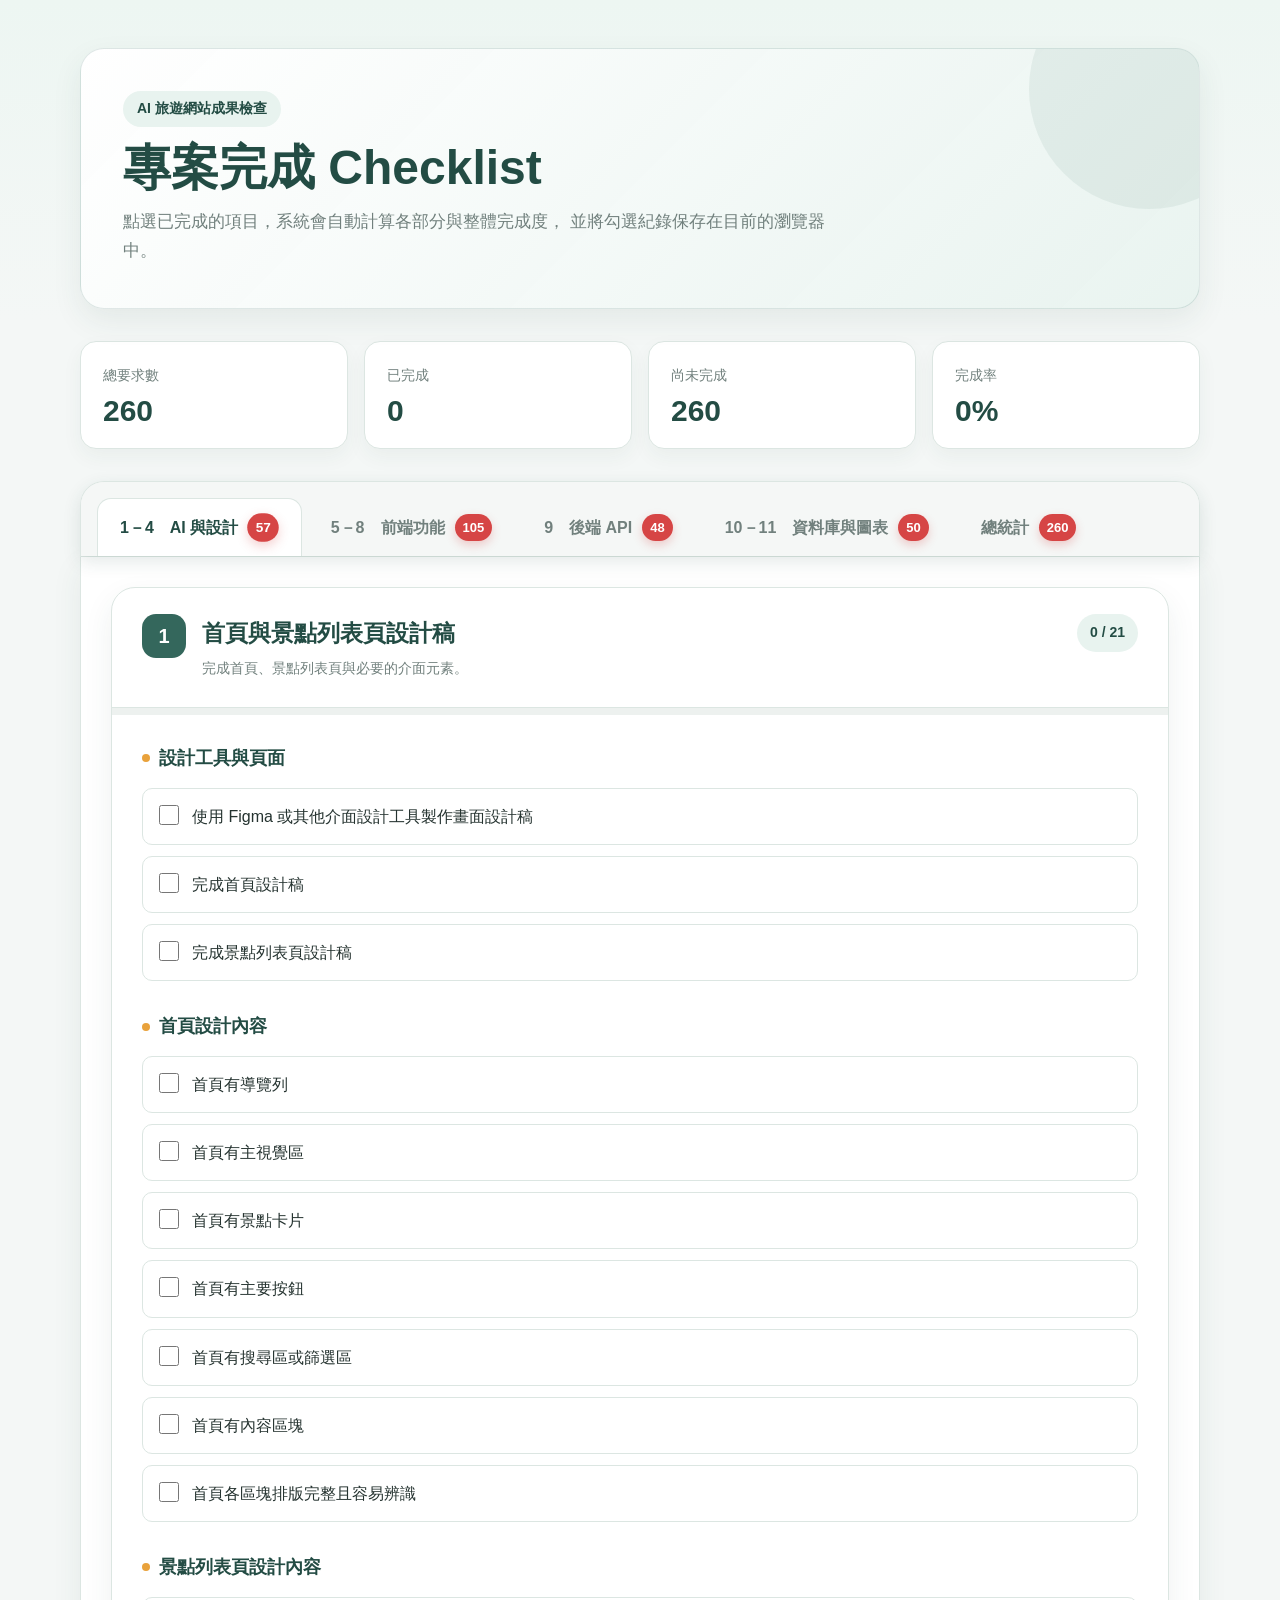
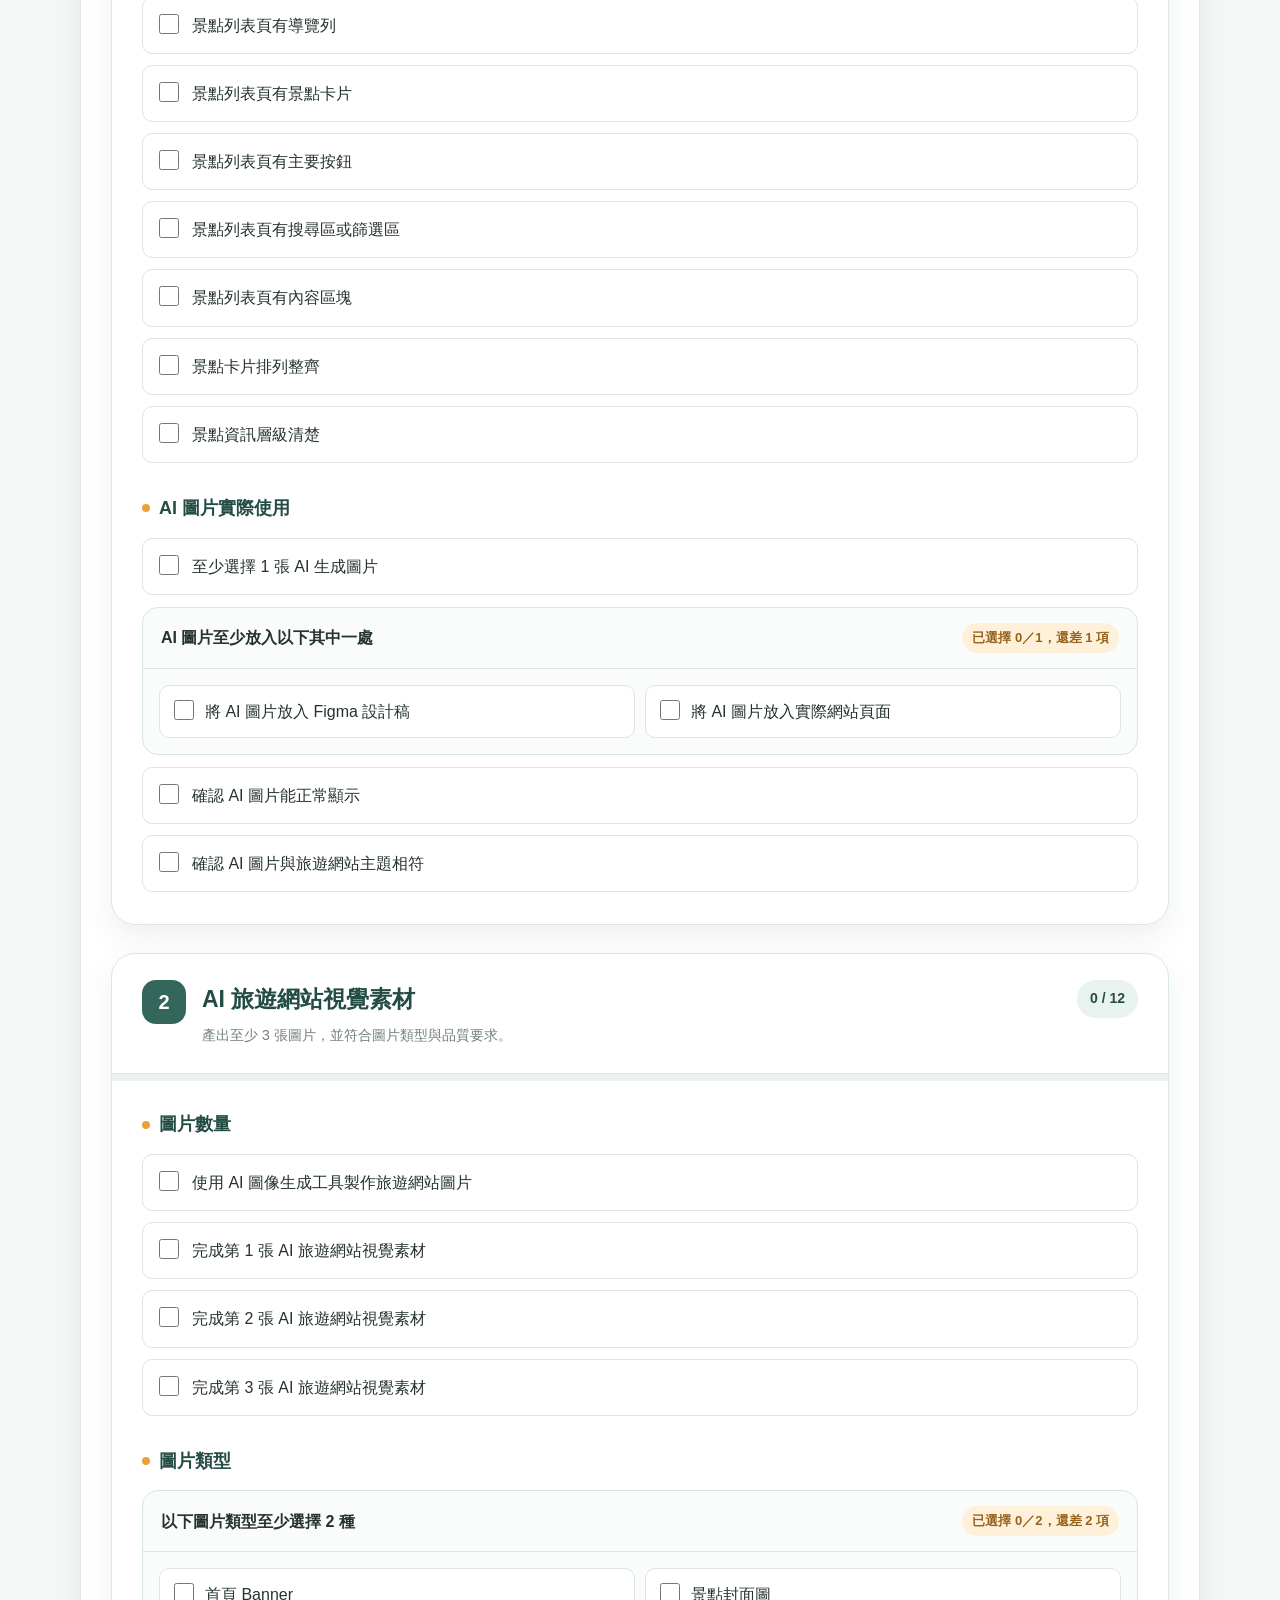
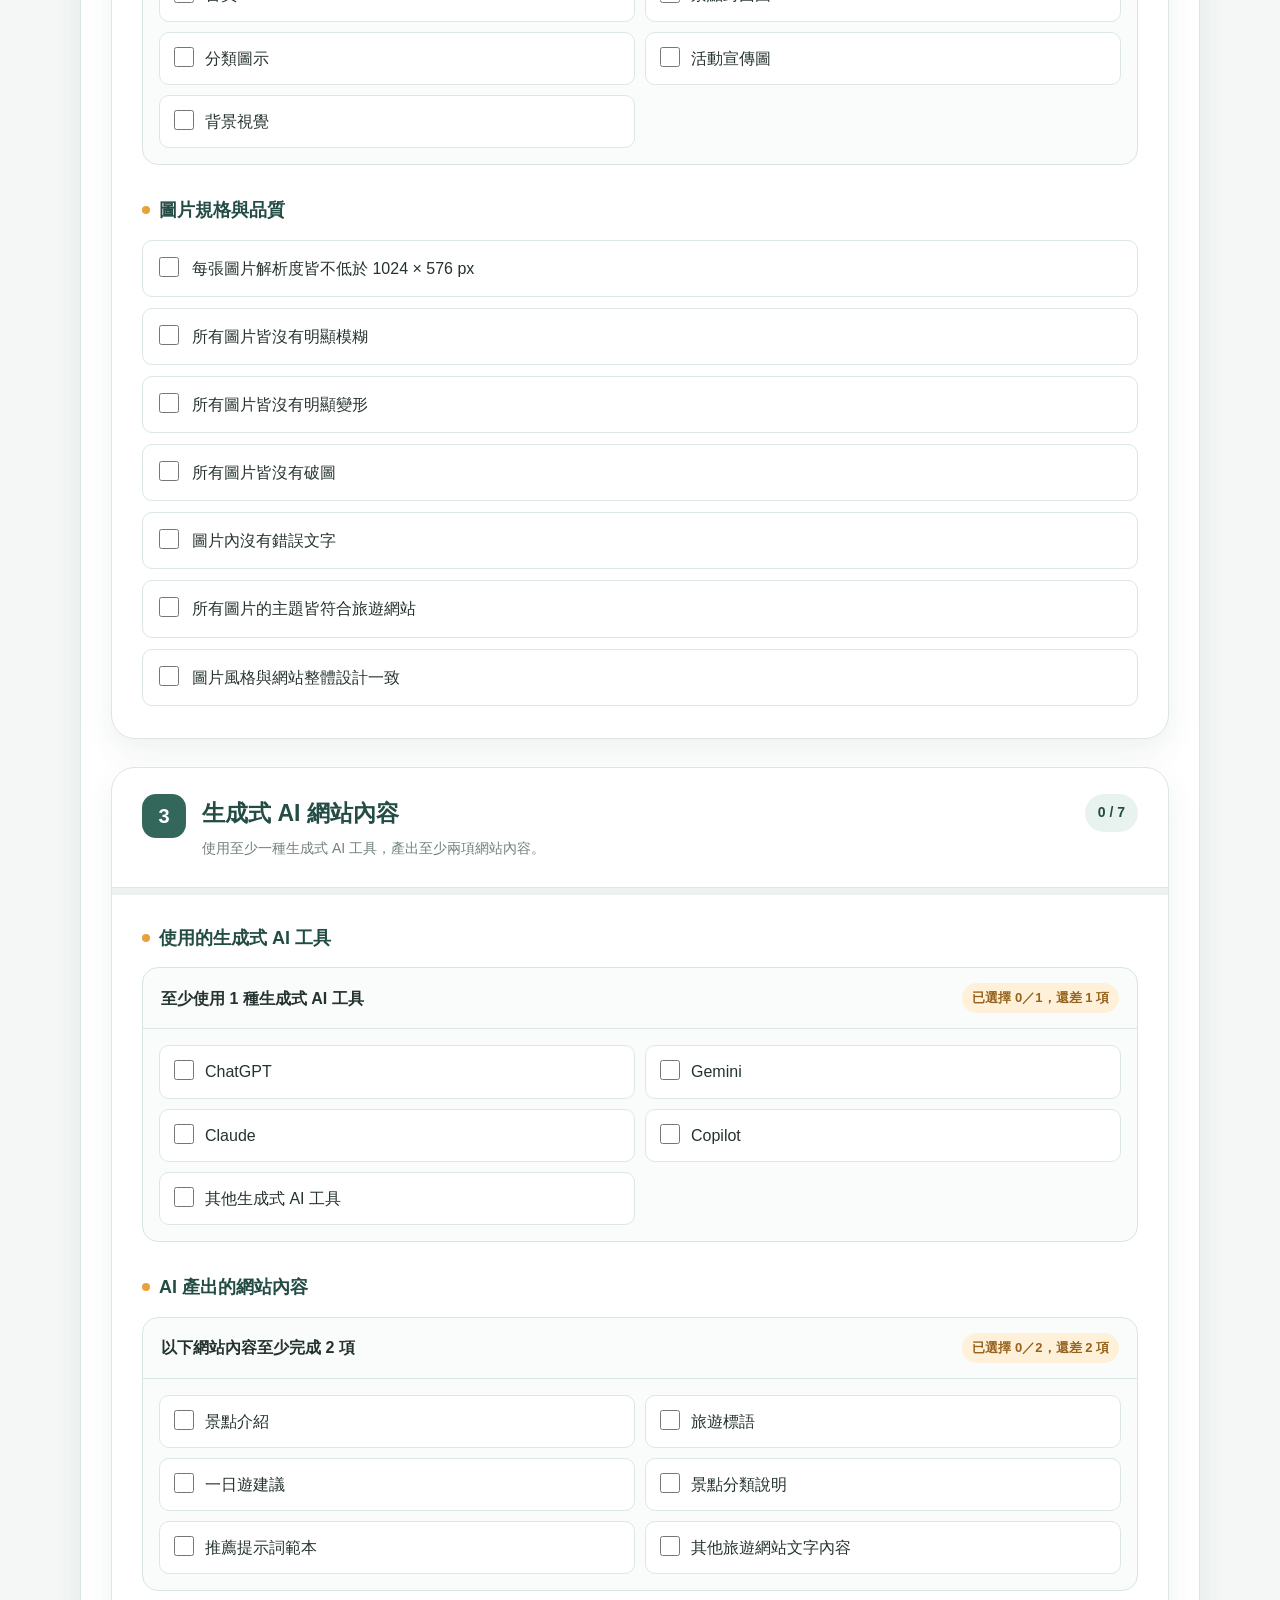
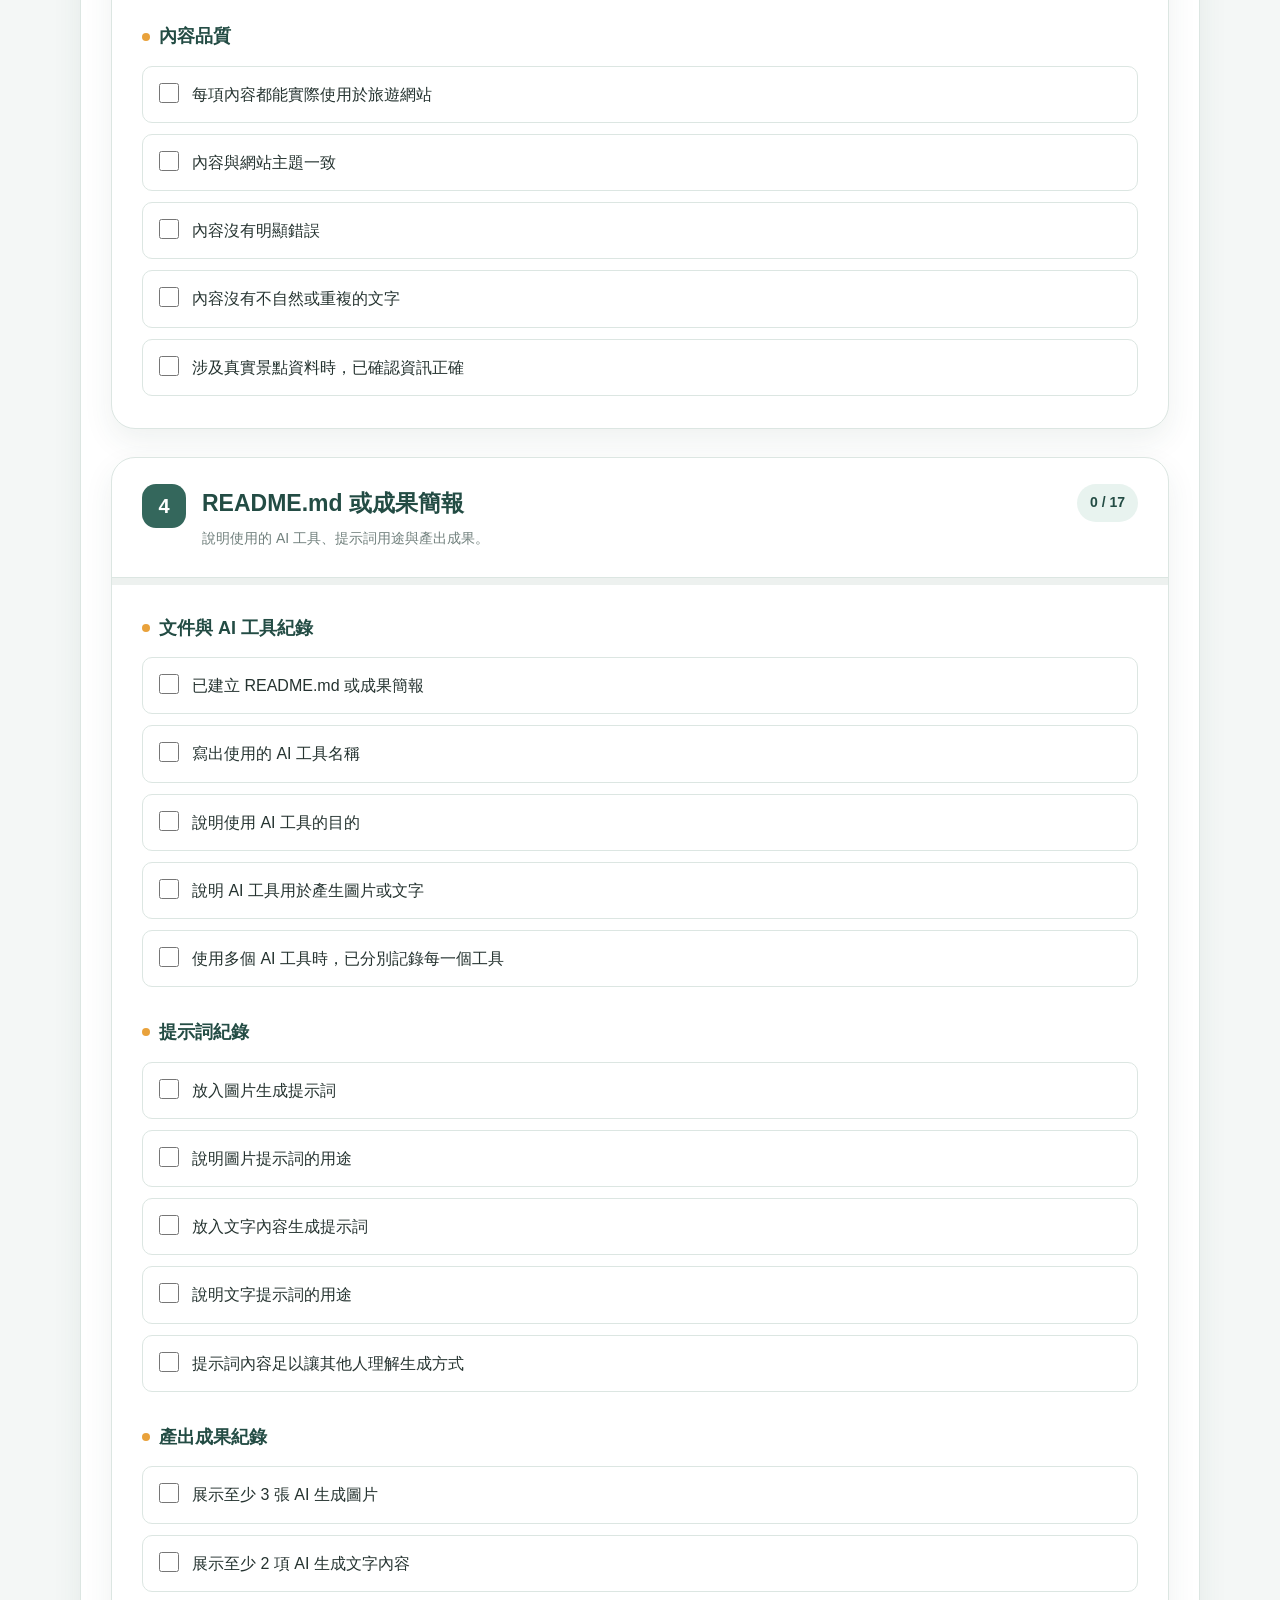
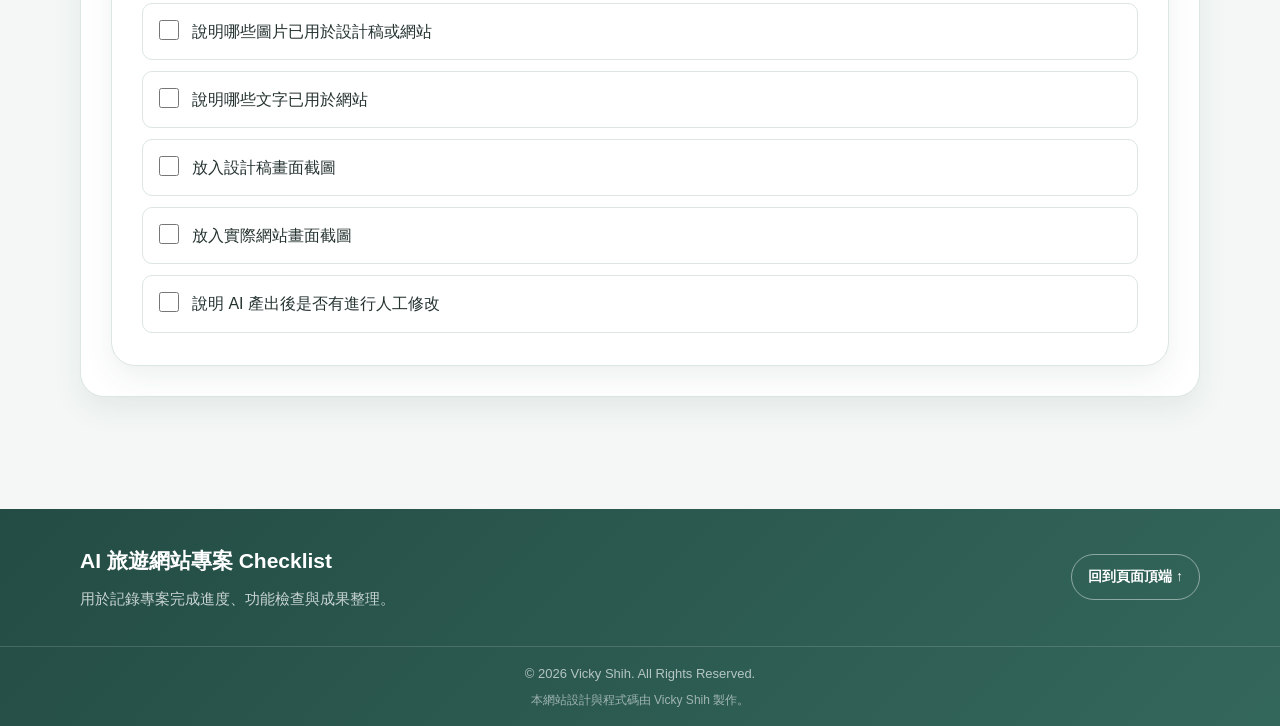
==== commit 33137e5d: "更新" ====
--- a/ICAP_checklist/index.html
+++ b/ICAP_checklist/index.html
@@ -2224,53 +2224,71 @@
                                 至少完成 4 個前端頁面或區塊：
                             </p>
 
-                            <div class="task-list" style="margin-top: 14px;">
-
-                                <label class="task">
-
-                                    <input type="checkbox" class="task-checkbox" data-save-id="frontend-homepage">
-
-                                    <span class="task-text">
-                                        完成首頁
-                                    </span>
-
-                                </label>
-
-
-                                <label class="task">
-
-                                    <input type="checkbox" class="task-checkbox"
-                                        data-save-id="frontend-attraction-list-page">
-
-                                    <span class="task-text">
-                                        完成景點列表頁
-                                    </span>
-
-                                </label>
-
-
-                                <label class="task">
-
-                                    <input type="checkbox" class="task-checkbox"
-                                        data-save-id="frontend-attraction-detail-page">
-
-                                    <span class="task-text">
-                                        完成景點詳細內容頁
-                                    </span>
-
-                                </label>
-
-
-                                <label class="task">
-
-                                    <input type="checkbox" class="task-checkbox"
-                                        data-save-id="frontend-management-page">
-
-                                    <span class="task-text">
-                                        完成簡易管理頁
-                                    </span>
-
-                                </label>
+                            <div class="requirement-group" data-group-id="frontend-page-count" data-minimum="4"
+                                style="margin-top: 14px;">
+
+                                <div class="requirement-group-header">
+
+                                    <div class="requirement-group-title">
+                                        至少完成 4 個前端頁面或區塊
+                                    </div>
+
+                                    <div class="requirement-status">
+                                        已選擇 0／4 項
+                                    </div>
+
+                                </div>
+
+                                <div class="requirement-options">
+
+                                    <label class="group-option">
+
+                                        <input type="checkbox" class="group-option-checkbox"
+                                            data-save-id="frontend-homepage">
+
+                                        <span>
+                                            完成首頁
+                                        </span>
+
+                                    </label>
+
+
+                                    <label class="group-option">
+
+                                        <input type="checkbox" class="group-option-checkbox"
+                                            data-save-id="frontend-attraction-list-page">
+
+                                        <span>
+                                            完成景點列表頁
+                                        </span>
+
+                                    </label>
+
+
+                                    <label class="group-option">
+
+                                        <input type="checkbox" class="group-option-checkbox"
+                                            data-save-id="frontend-attraction-detail-page">
+
+                                        <span>
+                                            完成景點詳細內容頁
+                                        </span>
+
+                                    </label>
+
+
+                                    <label class="group-option">
+
+                                        <input type="checkbox" class="group-option-checkbox"
+                                            data-save-id="frontend-management-page">
+
+                                        <span>
+                                            完成簡易管理頁
+                                        </span>
+
+                                    </label>
+
+                                </div>
 
                             </div>
 
@@ -2581,53 +2599,71 @@
                                 可選擇的查詢功能：
                             </p>
 
-                            <div class="task-list" style="margin-top: 14px;">
-
-                                <label class="task">
-
-                                    <input type="checkbox" class="task-checkbox"
-                                        data-save-id="attraction-keyword-search">
-
-                                    <span class="task-text">
-                                        關鍵字搜尋
-                                    </span>
-
-                                </label>
-
-
-                                <label class="task">
-
-                                    <input type="checkbox" class="task-checkbox" data-save-id="attraction-city-filter">
-
-                                    <span class="task-text">
-                                        城市或地區篩選
-                                    </span>
-
-                                </label>
-
-
-                                <label class="task">
-
-                                    <input type="checkbox" class="task-checkbox"
-                                        data-save-id="attraction-category-filter">
-
-                                    <span class="task-text">
-                                        景點分類篩選
-                                    </span>
-
-                                </label>
-
-
-                                <label class="task">
-
-                                    <input type="checkbox" class="task-checkbox"
-                                        data-save-id="attraction-other-query-function">
-
-                                    <span class="task-text">
-                                        其他景點資料查詢功能
-                                    </span>
-
-                                </label>
+                            <div class="requirement-group" data-group-id="attraction-query-functions" data-minimum="2"
+                                style="margin-top: 14px;">
+
+                                <div class="requirement-group-header">
+
+                                    <div class="requirement-group-title">
+                                        可選擇的查詢功能
+                                    </div>
+
+                                    <div class="requirement-status">
+                                        已選擇 0／2 項
+                                    </div>
+
+                                </div>
+
+                                <div class="requirement-options">
+
+                                    <label class="group-option">
+
+                                        <input type="checkbox" class="group-option-checkbox"
+                                            data-save-id="attraction-keyword-search">
+
+                                        <span>
+                                            關鍵字搜尋
+                                        </span>
+
+                                    </label>
+
+
+                                    <label class="group-option">
+
+                                        <input type="checkbox" class="group-option-checkbox"
+                                            data-save-id="attraction-city-filter">
+
+                                        <span>
+                                            城市或地區篩選
+                                        </span>
+
+                                    </label>
+
+
+                                    <label class="group-option">
+
+                                        <input type="checkbox" class="group-option-checkbox"
+                                            data-save-id="attraction-category-filter">
+
+                                        <span>
+                                            景點分類篩選
+                                        </span>
+
+                                    </label>
+
+
+                                    <label class="group-option">
+
+                                        <input type="checkbox" class="group-option-checkbox"
+                                            data-save-id="attraction-other-query-function">
+
+                                        <span>
+                                            其他景點資料查詢功能
+                                        </span>
+
+                                    </label>
+
+                                </div>
 
                             </div>
 
@@ -2784,42 +2820,59 @@
                                 景點列表可以選擇以下任一呈現方式：
                             </p>
 
-                            <div class="task-list" style="margin-top: 14px;">
-
-                                <label class="task">
-
-                                    <input type="checkbox" class="task-checkbox"
-                                        data-save-id="attraction-card-presentation">
-
-                                    <span class="task-text">
-                                        使用卡片呈現
-                                    </span>
-
-                                </label>
-
-
-                                <label class="task">
-
-                                    <input type="checkbox" class="task-checkbox"
-                                        data-save-id="attraction-table-presentation">
-
-                                    <span class="task-text">
-                                        使用表格呈現
-                                    </span>
-
-                                </label>
-
-
-                                <label class="task">
-
-                                    <input type="checkbox" class="task-checkbox"
-                                        data-save-id="attraction-list-presentation">
-
-                                    <span class="task-text">
-                                        使用清單呈現
-                                    </span>
-
-                                </label>
+                            <div class="requirement-group" data-group-id="attraction-list-presentation-method"
+                                data-minimum="1" style="margin-top: 14px;">
+
+                                <div class="requirement-group-header">
+
+                                    <div class="requirement-group-title">
+                                        景點列表可以選擇以下任一呈現方式：
+                                    </div>
+
+                                    <div class="requirement-status">
+                                        已選擇 0／1 項
+                                    </div>
+
+                                </div>
+
+                                <div class="requirement-options">
+
+                                    <label class="group-option">
+
+                                        <input type="checkbox" class="group-option-checkbox"
+                                            data-save-id="attraction-card-presentation">
+
+                                        <span>
+                                            使用卡片呈現
+                                        </span>
+
+                                    </label>
+
+
+                                    <label class="group-option">
+
+                                        <input type="checkbox" class="group-option-checkbox"
+                                            data-save-id="attraction-table-presentation">
+
+                                        <span>
+                                            使用表格呈現
+                                        </span>
+
+                                    </label>
+
+
+                                    <label class="group-option">
+
+                                        <input type="checkbox" class="group-option-checkbox"
+                                            data-save-id="attraction-list-presentation">
+
+                                        <span>
+                                            使用清單呈現
+                                        </span>
+
+                                    </label>
+
+                                </div>
 
                             </div>
 
@@ -2987,54 +3040,70 @@
                                 景點排序功能
                             </h3>
 
-                            <p class="section-description">
-                                至少提供一種排序方式：
-                            </p>
-
-                            <div class="task-list" style="margin-top: 14px;">
-
-                                <label class="task">
-
-                                    <input type="checkbox" class="task-checkbox" data-save-id="sort-by-attraction-name">
-
-                                    <span class="task-text">
-                                        依景點名稱排序
-                                    </span>
-
-                                </label>
-
-
-                                <label class="task">
-
-                                    <input type="checkbox" class="task-checkbox" data-save-id="sort-by-city">
-
-                                    <span class="task-text">
-                                        依城市排序
-                                    </span>
-
-                                </label>
-
-
-                                <label class="task">
-
-                                    <input type="checkbox" class="task-checkbox" data-save-id="sort-by-category">
-
-                                    <span class="task-text">
-                                        依景點分類排序
-                                    </span>
-
-                                </label>
-
-
-                                <label class="task">
-
-                                    <input type="checkbox" class="task-checkbox" data-save-id="sort-by-created-time">
-
-                                    <span class="task-text">
-                                        依資料建立時間排序
-                                    </span>
-
-                                </label>
+                            <div class="requirement-group" data-group-id="attraction-sort-method" data-minimum="1">
+
+                                <div class="requirement-group-header">
+
+                                    <div class="requirement-group-title">
+                                        至少提供一種排序方式：
+                                    </div>
+
+                                    <div class="requirement-status">
+                                        已選擇 0／1 項
+                                    </div>
+
+                                </div>
+
+                                <div class="requirement-options">
+
+                                    <label class="group-option">
+
+                                        <input type="checkbox" class="group-option-checkbox"
+                                            data-save-id="sort-by-attraction-name">
+
+                                        <span>
+                                            依景點名稱排序
+                                        </span>
+
+                                    </label>
+
+
+                                    <label class="group-option">
+
+                                        <input type="checkbox" class="group-option-checkbox"
+                                            data-save-id="sort-by-city">
+
+                                        <span>
+                                            依城市排序
+                                        </span>
+
+                                    </label>
+
+
+                                    <label class="group-option">
+
+                                        <input type="checkbox" class="group-option-checkbox"
+                                            data-save-id="sort-by-category">
+
+                                        <span>
+                                            依景點分類排序
+                                        </span>
+
+                                    </label>
+
+
+                                    <label class="group-option">
+
+                                        <input type="checkbox" class="group-option-checkbox"
+                                            data-save-id="sort-by-created-time">
+
+                                        <span>
+                                            依資料建立時間排序
+                                        </span>
+
+                                    </label>
+
+                                </div>
 
                             </div>
 
@@ -3360,66 +3429,82 @@
                                 表單欄位檢查
                             </h3>
 
-                            <p class="section-description">
-                                以下欄位至少選擇 3 項設為不得空白：
-                            </p>
-
-                            <div class="task-list" style="margin-top: 14px;">
-
-                                <label class="task">
-
-                                    <input type="checkbox" class="task-checkbox" data-save-id="form-name-required">
-
-                                    <span class="task-text">
-                                        景點名稱不得空白
-                                    </span>
-
-                                </label>
-
-
-                                <label class="task">
-
-                                    <input type="checkbox" class="task-checkbox" data-save-id="form-city-required">
-
-                                    <span class="task-text">
-                                        城市或地區不得空白
-                                    </span>
-
-                                </label>
-
-
-                                <label class="task">
-
-                                    <input type="checkbox" class="task-checkbox" data-save-id="form-category-required">
-
-                                    <span class="task-text">
-                                        景點分類不得空白
-                                    </span>
-
-                                </label>
-
-
-                                <label class="task">
-
-                                    <input type="checkbox" class="task-checkbox" data-save-id="form-image-url-required">
-
-                                    <span class="task-text">
-                                        圖片網址不得空白
-                                    </span>
-
-                                </label>
-
-
-                                <label class="task">
-
-                                    <input type="checkbox" class="task-checkbox"
-                                        data-save-id="form-description-required">
-
-                                    <span class="task-text">
-                                        景點介紹文字不得空白
-                                    </span>
-
-                                </label>
+                            <div class="requirement-group" data-group-id="form-required-fields" data-minimum="3">
+
+                                <div class="requirement-group-header">
+
+                                    <div class="requirement-group-title">
+                                        以下欄位至少選擇 3 項設為不得空白：
+                                    </div>
+
+                                    <div class="requirement-status">
+                                        已選擇 0／3 項
+                                    </div>
+
+                                </div>
+
+                                <div class="requirement-options">
+
+                                    <label class="group-option">
+
+                                        <input type="checkbox" class="group-option-checkbox"
+                                            data-save-id="form-name-required">
+
+                                        <span>
+                                            景點名稱不得空白
+                                        </span>
+
+                                    </label>
+
+
+                                    <label class="group-option">
+
+                                        <input type="checkbox" class="group-option-checkbox"
+                                            data-save-id="form-city-required">
+
+                                        <span>
+                                            城市或地區不得空白
+                                        </span>
+
+                                    </label>
+
+
+                                    <label class="group-option">
+
+                                        <input type="checkbox" class="group-option-checkbox"
+                                            data-save-id="form-category-required">
+
+                                        <span>
+                                            景點分類不得空白
+                                        </span>
+
+                                    </label>
+
+
+                                    <label class="group-option">
+
+                                        <input type="checkbox" class="group-option-checkbox"
+                                            data-save-id="form-image-url-required">
+
+                                        <span>
+                                            圖片網址不得空白
+                                        </span>
+
+                                    </label>
+
+
+                                    <label class="group-option">
+
+                                        <input type="checkbox" class="group-option-checkbox"
+                                            data-save-id="form-description-required">
+
+                                        <span>
+                                            景點介紹文字不得空白
+                                        </span>
+
+                                    </label>
+
+                                </div>
 
                             </div>
 
@@ -4246,57 +4331,71 @@
                                 景點資料功能
                             </h3>
 
-                            <p class="section-description">
-                                以下四項至少完成 3 項：
-                            </p>
-
-                            <div class="task-list" style="margin-top: 14px;">
-
-                                <label class="task">
-
-                                    <input type="checkbox" class="task-checkbox" data-save-id="backend-attraction-read">
-
-                                    <span class="task-text">
-                                        查詢景點資料
-                                    </span>
-
-                                </label>
-
-
-                                <label class="task">
-
-                                    <input type="checkbox" class="task-checkbox"
-                                        data-save-id="backend-attraction-create">
-
-                                    <span class="task-text">
-                                        新增景點資料
-                                    </span>
-
-                                </label>
-
-
-                                <label class="task">
-
-                                    <input type="checkbox" class="task-checkbox"
-                                        data-save-id="backend-attraction-update">
-
-                                    <span class="task-text">
-                                        修改景點資料
-                                    </span>
-
-                                </label>
-
-
-                                <label class="task">
-
-                                    <input type="checkbox" class="task-checkbox"
-                                        data-save-id="backend-attraction-delete">
-
-                                    <span class="task-text">
-                                        刪除景點資料
-                                    </span>
-
-                                </label>
+                            <div class="requirement-group" data-group-id="backend-attraction-functions"
+                                data-minimum="3">
+
+                                <div class="requirement-group-header">
+
+                                    <div class="requirement-group-title">
+                                        以下四項至少完成 3 項：
+                                    </div>
+
+                                    <div class="requirement-status">
+                                        已選擇 0／3 項
+                                    </div>
+
+                                </div>
+
+                                <div class="requirement-options">
+
+                                    <label class="group-option">
+
+                                        <input type="checkbox" class="group-option-checkbox"
+                                            data-save-id="backend-attraction-read">
+
+                                        <span>
+                                            查詢景點資料
+                                        </span>
+
+                                    </label>
+
+
+                                    <label class="group-option">
+
+                                        <input type="checkbox" class="group-option-checkbox"
+                                            data-save-id="backend-attraction-create">
+
+                                        <span>
+                                            新增景點資料
+                                        </span>
+
+                                    </label>
+
+
+                                    <label class="group-option">
+
+                                        <input type="checkbox" class="group-option-checkbox"
+                                            data-save-id="backend-attraction-update">
+
+                                        <span>
+                                            修改景點資料
+                                        </span>
+
+                                    </label>
+
+
+                                    <label class="group-option">
+
+                                        <input type="checkbox" class="group-option-checkbox"
+                                            data-save-id="backend-attraction-delete">
+
+                                        <span>
+                                            刪除景點資料
+                                        </span>
+
+                                    </label>
+
+                                </div>
 
                             </div>
 
@@ -5585,66 +5684,82 @@
                                 可選擇的統計內容
                             </h3>
 
-                            <div class="task-list">
-
-                                <label class="task">
-
-                                    <input type="checkbox" class="task-checkbox"
-                                        data-save-id="chart-city-attraction-count">
-
-                                    <span class="task-text">
-                                        各城市景點數量
-                                    </span>
-
-                                </label>
-
-
-                                <label class="task">
-
-                                    <input type="checkbox" class="task-checkbox"
-                                        data-save-id="chart-category-attraction-ratio">
-
-                                    <span class="task-text">
-                                        各分類景點比例
-                                    </span>
-
-                                </label>
-
-
-                                <label class="task">
-
-                                    <input type="checkbox" class="task-checkbox"
-                                        data-save-id="chart-popular-attraction-statistics">
-
-                                    <span class="task-text">
-                                        熱門景點統計
-                                    </span>
-
-                                </label>
-
-
-                                <label class="task">
-
-                                    <input type="checkbox" class="task-checkbox"
-                                        data-save-id="chart-ai-recommendation-type-statistics">
-
-                                    <span class="task-text">
-                                        AI 推薦類型統計
-                                    </span>
-
-                                </label>
-
-
-                                <label class="task">
-
-                                    <input type="checkbox" class="task-checkbox"
-                                        data-save-id="chart-other-attraction-statistics">
-
-                                    <span class="task-text">
-                                        其他與景點資料有關的統計
-                                    </span>
-
-                                </label>
+                            <div class="requirement-group" data-group-id="chart-statistics-content" data-minimum="1">
+
+                                <div class="requirement-group-header">
+
+                                    <div class="requirement-group-title">
+                                        可選擇的統計內容
+                                    </div>
+
+                                    <div class="requirement-status">
+                                        已選擇 0／1 項
+                                    </div>
+
+                                </div>
+
+                                <div class="requirement-options">
+
+                                    <label class="group-option">
+
+                                        <input type="checkbox" class="group-option-checkbox"
+                                            data-save-id="chart-city-attraction-count">
+
+                                        <span>
+                                            各城市景點數量
+                                        </span>
+
+                                    </label>
+
+
+                                    <label class="group-option">
+
+                                        <input type="checkbox" class="group-option-checkbox"
+                                            data-save-id="chart-category-attraction-ratio">
+
+                                        <span>
+                                            各分類景點比例
+                                        </span>
+
+                                    </label>
+
+
+                                    <label class="group-option">
+
+                                        <input type="checkbox" class="group-option-checkbox"
+                                            data-save-id="chart-popular-attraction-statistics">
+
+                                        <span>
+                                            熱門景點統計
+                                        </span>
+
+                                    </label>
+
+
+                                    <label class="group-option">
+
+                                        <input type="checkbox" class="group-option-checkbox"
+                                            data-save-id="chart-ai-recommendation-type-statistics">
+
+                                        <span>
+                                            AI 推薦類型統計
+                                        </span>
+
+                                    </label>
+
+
+                                    <label class="group-option">
+
+                                        <input type="checkbox" class="group-option-checkbox"
+                                            data-save-id="chart-other-attraction-statistics">
+
+                                        <span>
+                                            其他與景點資料有關的統計
+                                        </span>
+
+                                    </label>
+
+                                </div>
 
                             </div>
 
@@ -5756,43 +5871,58 @@
                                 圖表資料來源
                             </h3>
 
-                            <p class="section-description">
-                                資料來源至少使用以下其中一種：
-                            </p>
-
-                            <div class="task-list" style="margin-top: 14px;">
-
-                                <label class="task">
-
-                                    <input type="checkbox" class="task-checkbox" data-save-id="chart-source-database">
-
-                                    <span class="task-text">
-                                        資料庫資料
-                                    </span>
-
-                                </label>
-
-
-                                <label class="task">
-
-                                    <input type="checkbox" class="task-checkbox" data-save-id="chart-source-api">
-
-                                    <span class="task-text">
-                                        API 回傳資料
-                                    </span>
-
-                                </label>
-
-
-                                <label class="task">
-
-                                    <input type="checkbox" class="task-checkbox" data-save-id="chart-source-json">
-
-                                    <span class="task-text">
-                                        JSON 資料
-                                    </span>
-
-                                </label>
+                            <div class="requirement-group" data-group-id="chart-data-source" data-minimum="1">
+
+                                <div class="requirement-group-header">
+
+                                    <div class="requirement-group-title">
+                                        資料來源至少使用以下其中一種：
+                                    </div>
+
+                                    <div class="requirement-status">
+                                        已選擇 0／1 項
+                                    </div>
+
+                                </div>
+
+                                <div class="requirement-options">
+
+                                    <label class="group-option">
+
+                                        <input type="checkbox" class="group-option-checkbox"
+                                            data-save-id="chart-source-database">
+
+                                        <span>
+                                            資料庫資料
+                                        </span>
+
+                                    </label>
+
+
+                                    <label class="group-option">
+
+                                        <input type="checkbox" class="group-option-checkbox"
+                                            data-save-id="chart-source-api">
+
+                                        <span>
+                                            API 回傳資料
+                                        </span>
+
+                                    </label>
+
+
+                                    <label class="group-option">
+
+                                        <input type="checkbox" class="group-option-checkbox"
+                                            data-save-id="chart-source-json">
+
+                                        <span>
+                                            JSON 資料
+                                        </span>
+
+                                    </label>
+
+                                </div>
 
                             </div>
 
